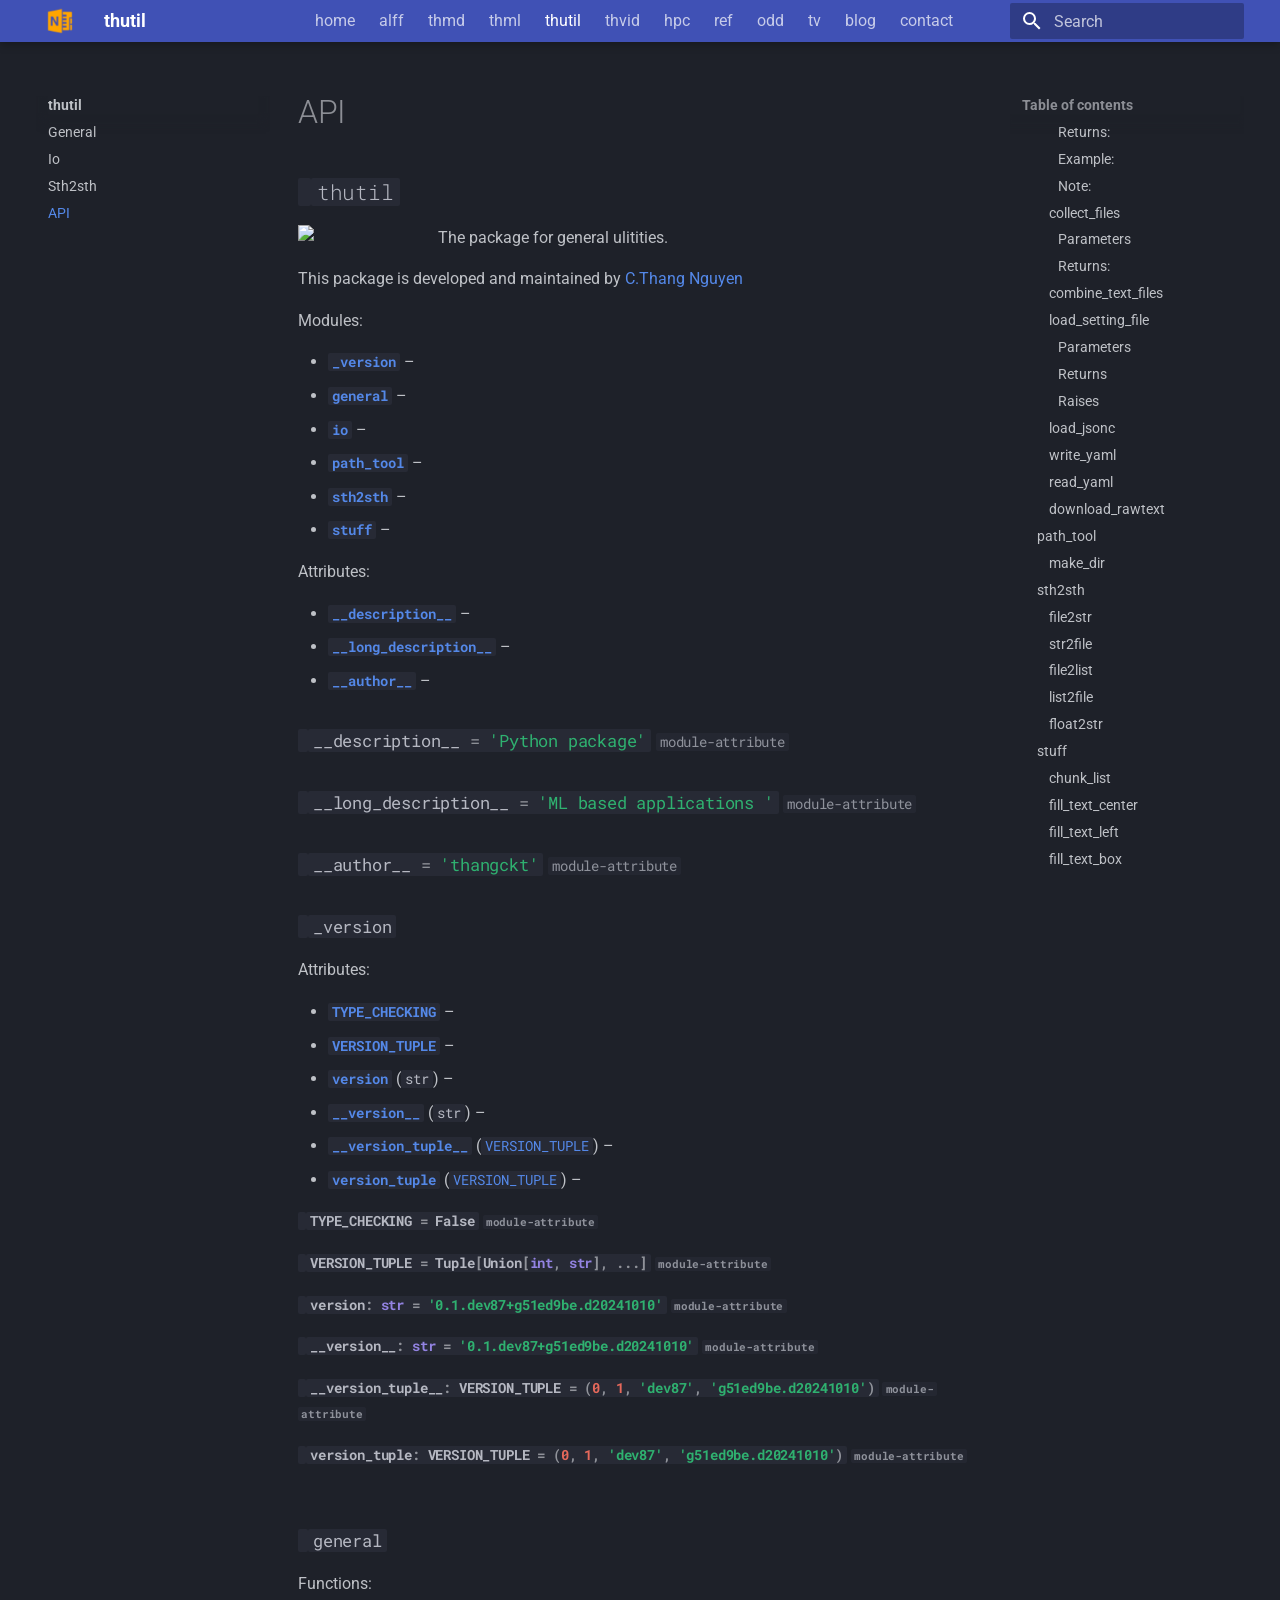
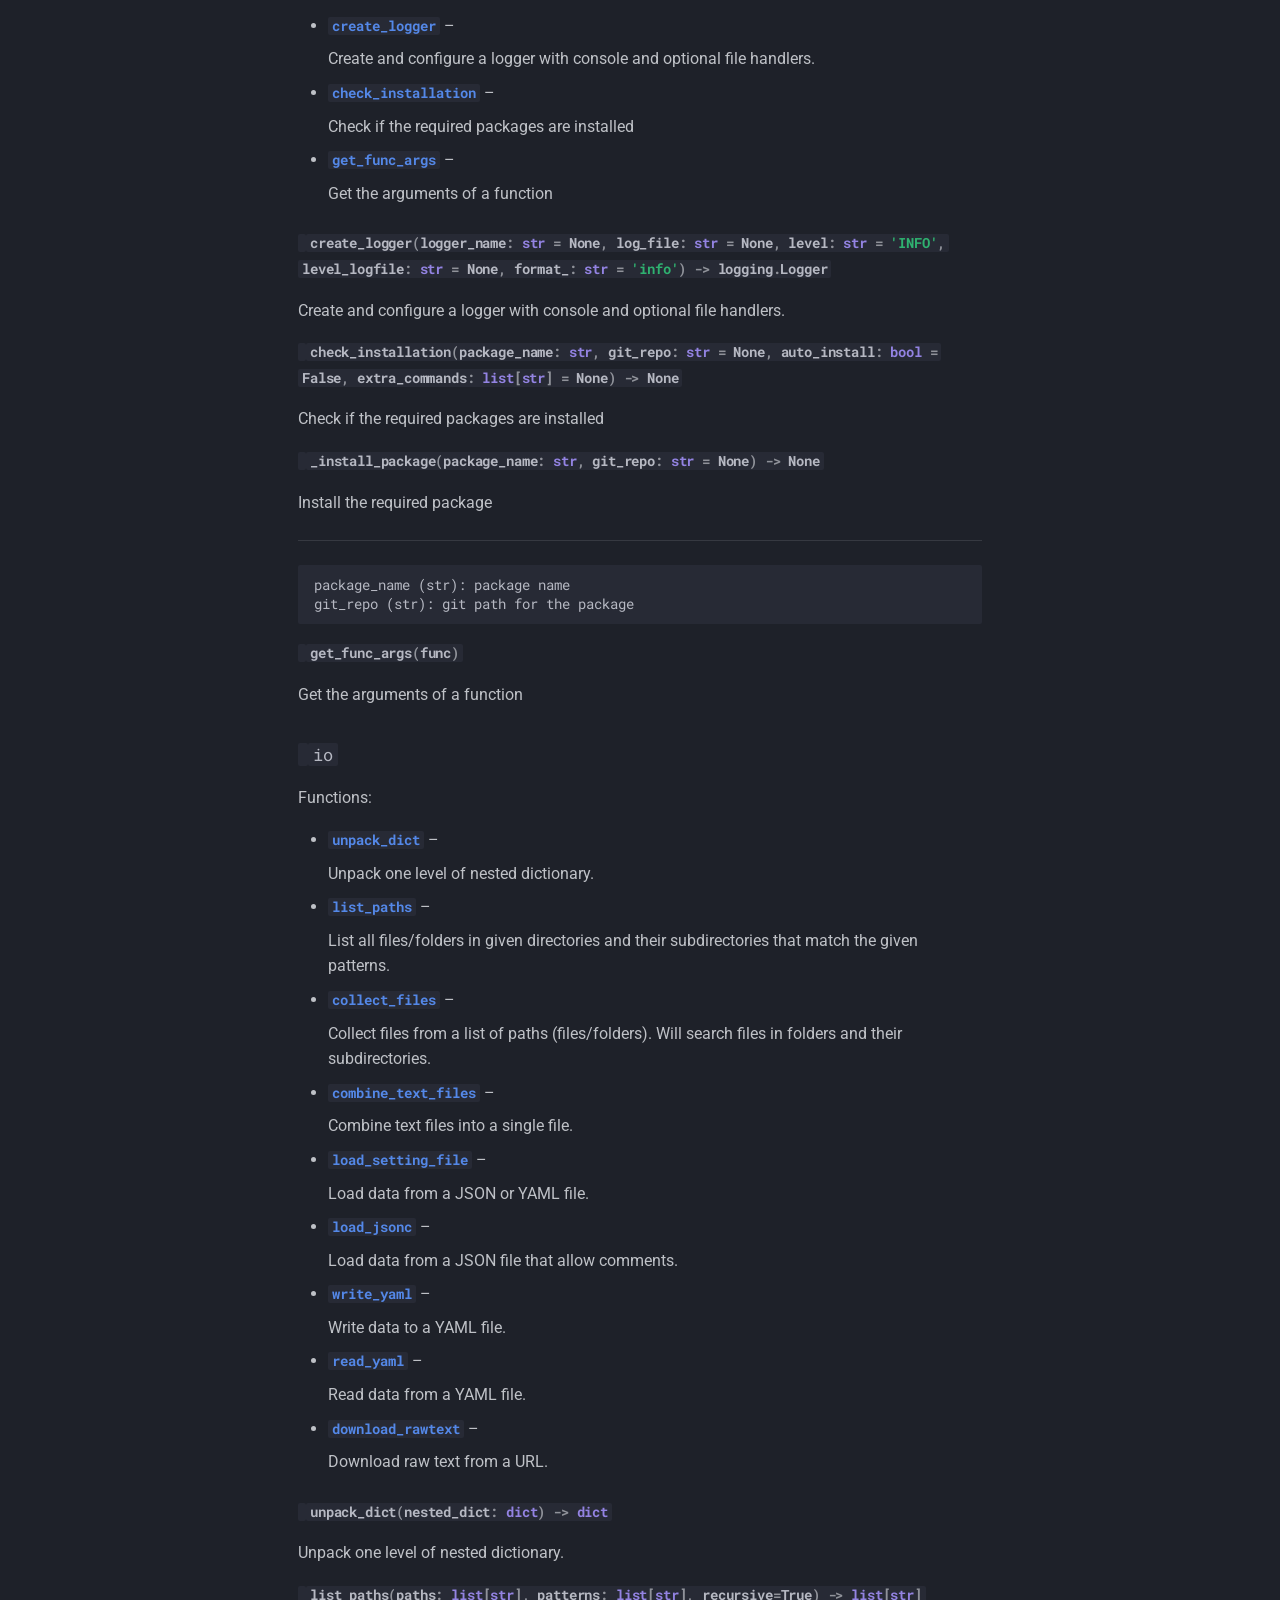
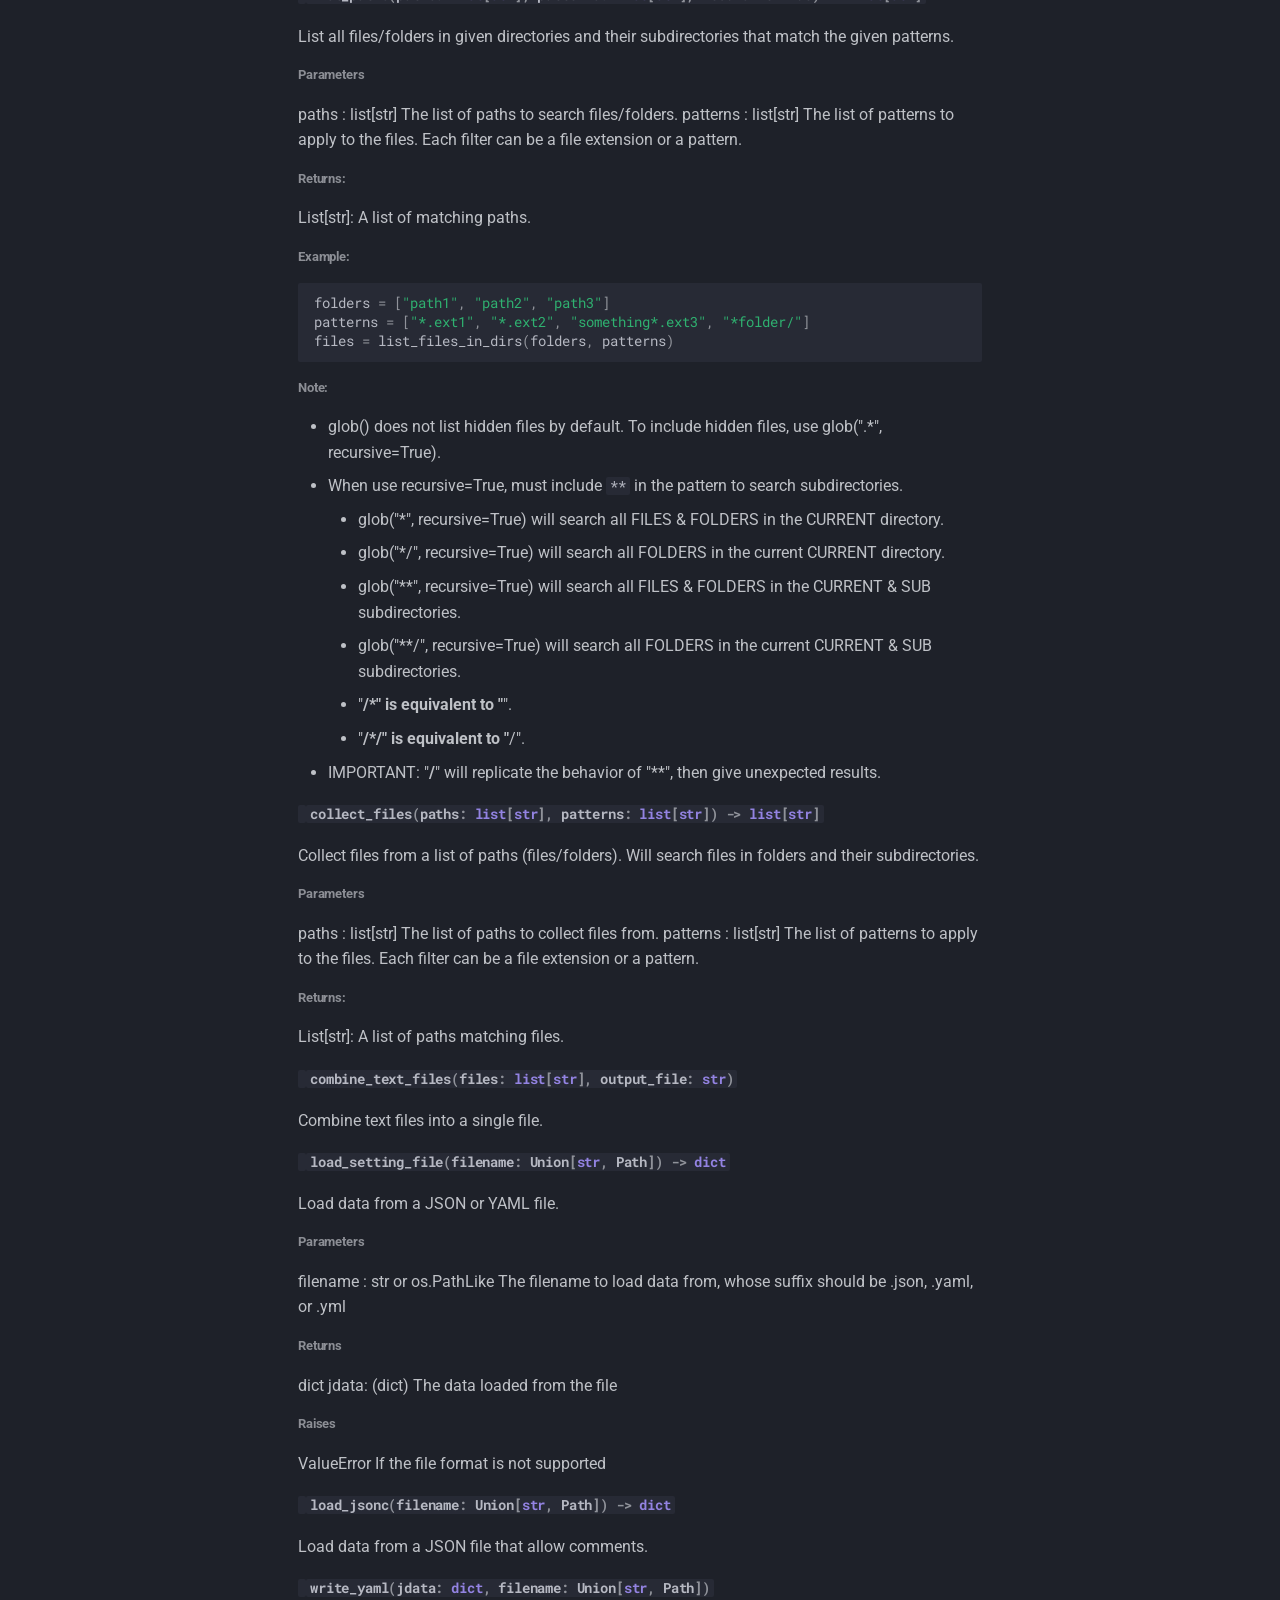
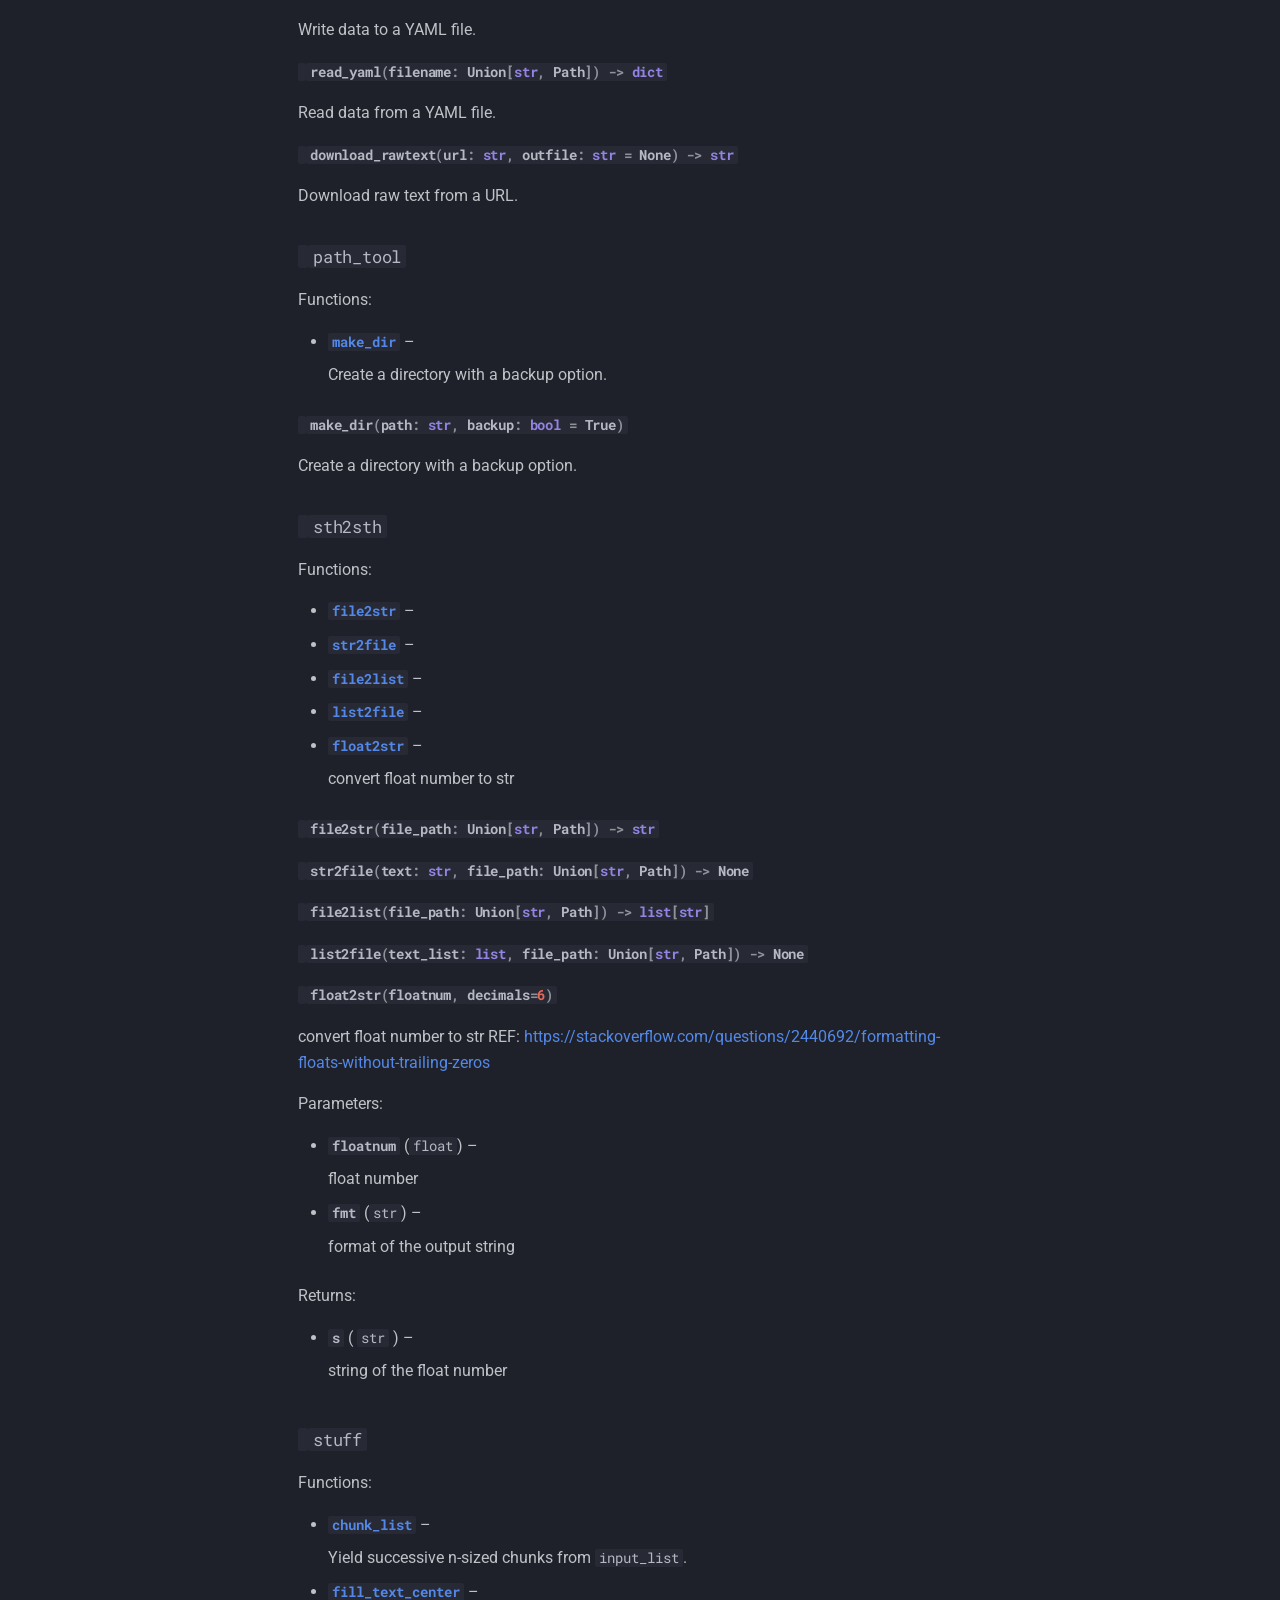
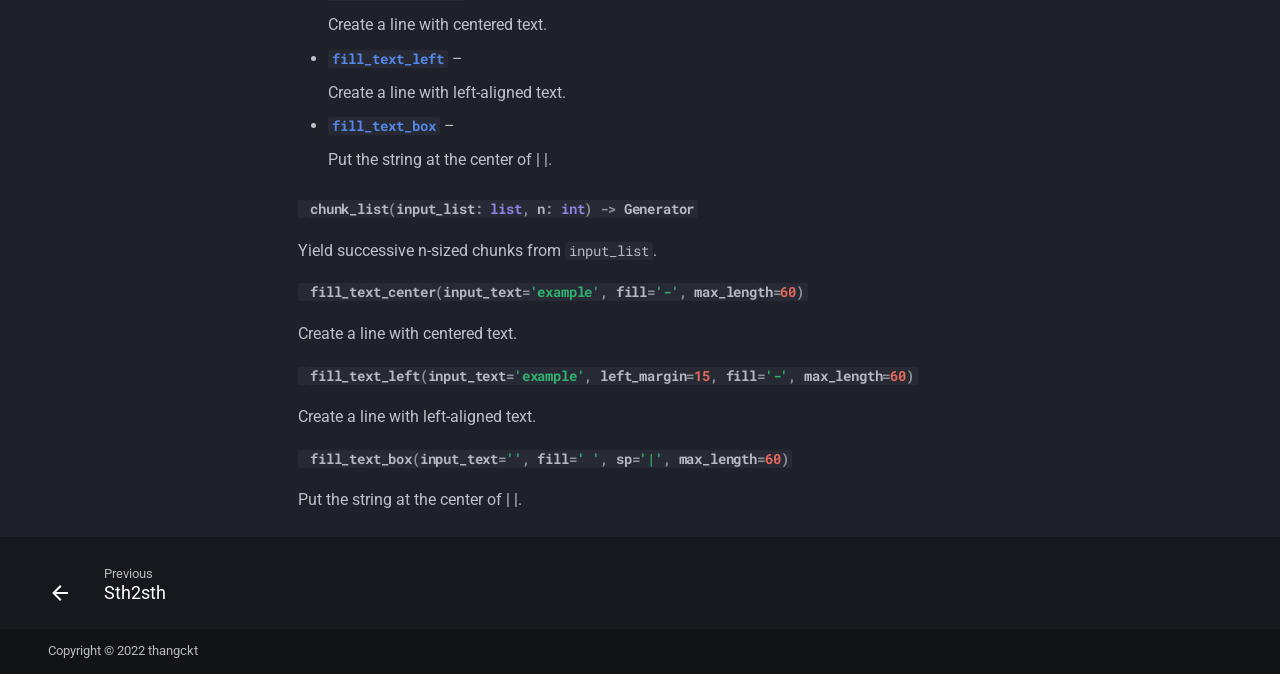
==== api/index.html @ 28b944e7 "Deployed 3e50d6e with MkDocs version: 1.6.1" ====
<!doctype html>
<html lang="en" class="no-js">
  <head>
    
      <meta charset="utf-8">
      <meta name="viewport" content="width=device-width,initial-scale=1">
      
      
        <meta name="author" content="C.Thang Nguyen">
      
      
      
        <link rel="prev" href="../sth2sth/">
      
      
      
      <link rel="icon" href="../1images/one-note-128-o.png">
      <meta name="generator" content="mkdocs-1.6.1, mkdocs-material-9.5.34">
    
    
      
        <title>API - thutil</title>
      
    
    
      <link rel="stylesheet" href="../assets/stylesheets/main.c56a4f2c.min.css">
      
        
        <link rel="stylesheet" href="../assets/stylesheets/palette.06af60db.min.css">
      
      


    
    
      
    
    
      
        
        
        <link rel="preconnect" href="https://fonts.gstatic.com" crossorigin>
        <link rel="stylesheet" href="https://fonts.googleapis.com/css?family=Roboto:300,300i,400,400i,700,700i%7CRoboto+Mono:400,400i,700,700i&display=fallback">
        <style>:root{--md-text-font:"Roboto";--md-code-font:"Roboto Mono"}</style>
      
    
    
      <link rel="stylesheet" href="../assets/_mkdocstrings.css">
    
      <link rel="stylesheet" href="../_extra_theme/extra_css/full_width.css">
    
      <link rel="stylesheet" href="../_extra_theme/extra_css/font_size.css">
    
    <script>__md_scope=new URL("..",location),__md_hash=e=>[...e].reduce(((e,_)=>(e<<5)-e+_.charCodeAt(0)),0),__md_get=(e,_=localStorage,t=__md_scope)=>JSON.parse(_.getItem(t.pathname+"."+e)),__md_set=(e,_,t=localStorage,a=__md_scope)=>{try{t.setItem(a.pathname+"."+e,JSON.stringify(_))}catch(e){}}</script>
    
      
  


  
  

<script id="__analytics">function __md_analytics(){function e(){dataLayer.push(arguments)}window.dataLayer=window.dataLayer||[],e("js",new Date),e("config","G-QM7DWGY7ZT"),document.addEventListener("DOMContentLoaded",(function(){document.forms.search&&document.forms.search.query.addEventListener("blur",(function(){this.value&&e("event","search",{search_term:this.value})}));document$.subscribe((function(){var t=document.forms.feedback;if(void 0!==t)for(var a of t.querySelectorAll("[type=submit]"))a.addEventListener("click",(function(a){a.preventDefault();var n=document.location.pathname,d=this.getAttribute("data-md-value");e("event","feedback",{page:n,data:d}),t.firstElementChild.disabled=!0;var r=t.querySelector(".md-feedback__note [data-md-value='"+d+"']");r&&(r.hidden=!1)})),t.hidden=!1})),location$.subscribe((function(t){e("config","G-QM7DWGY7ZT",{page_path:t.pathname})}))}));var t=document.createElement("script");t.async=!0,t.src="https://www.googletagmanager.com/gtag/js?id=G-QM7DWGY7ZT",document.getElementById("__analytics").insertAdjacentElement("afterEnd",t)}</script>
  
    <script>"undefined"!=typeof __md_analytics&&__md_analytics()</script>
  

    
    
    
  </head>
  
  
    
    
    
    
    
    <body dir="ltr" data-md-color-scheme="slate" data-md-color-primary="indigo" data-md-color-accent="indigo">
  
    
    <input class="md-toggle" data-md-toggle="drawer" type="checkbox" id="__drawer" autocomplete="off">
    <input class="md-toggle" data-md-toggle="search" type="checkbox" id="__search" autocomplete="off">
    <label class="md-overlay" for="__drawer"></label>
    <div data-md-component="skip">
      
        
        <a href="#api" class="md-skip">
          Skip to content
        </a>
      
    </div>
    <div data-md-component="announce">
      
    </div>
    
    
      

  

<header class="md-header md-header--shadow md-header--lifted" data-md-component="header">
  <nav class="md-header__inner md-grid" aria-label="Header">
    <a href=".." title="thutil" class="md-header__button md-logo" aria-label="thutil" data-md-component="logo">
      
  <img src="../1images/one-note-128-o.png" alt="logo">

    </a>
    <label class="md-header__button md-icon" for="__drawer">
      
      <svg xmlns="http://www.w3.org/2000/svg" viewBox="0 0 24 24"><path d="M3 6h18v2H3zm0 5h18v2H3zm0 5h18v2H3z"/></svg>
    </label>
    <div class="md-header__title" data-md-component="header-title">
      <div class="md-header__ellipsis">
        <div class="md-header__topic">
          <span class="md-ellipsis">
            thutil
          </span>
        </div>
        <div class="md-header__topic" data-md-component="header-topic">
          <span class="md-ellipsis">
            
              API
            
          </span>
        </div>
      </div>
    </div>
      
        
<nav class="md-tabs" aria-label="Tabs" data-md-component="tabs">
  <div class="md-grid">
    <ul class="md-tabs__list">
      
        
  
  
  
    <li class="md-tabs__item">
      <a href="http://thang.eu.org" class="md-tabs__link">
        
  
    
  
  home

      </a>
    </li>
  

      
        
  
  
  
    <li class="md-tabs__item">
      <a href="http://thang.eu.org/alff_doc" class="md-tabs__link">
        
  
    
  
  alff

      </a>
    </li>
  

      
        
  
  
  
    <li class="md-tabs__item">
      <a href="http://thang.eu.org/thmd_doc" class="md-tabs__link">
        
  
    
  
  thmd

      </a>
    </li>
  

      
        
  
  
  
    <li class="md-tabs__item">
      <a href="http://thang.eu.org/thml_doc" class="md-tabs__link">
        
  
    
  
  thml

      </a>
    </li>
  

      
        
  
  
    
  
  
    
    
      <li class="md-tabs__item md-tabs__item--active">
        <a href=".." class="md-tabs__link">
          
  
    
  
  thutil

        </a>
      </li>
    
  

      
        
  
  
  
    <li class="md-tabs__item">
      <a href="http://thang.eu.org/thvid_doc" class="md-tabs__link">
        
  
    
  
  thvid

      </a>
    </li>
  

      
        
  
  
  
    <li class="md-tabs__item">
      <a href="http://thang.eu.org/cluster" class="md-tabs__link">
        
  
    
  
  hpc

      </a>
    </li>
  

      
        
  
  
  
    <li class="md-tabs__item">
      <a href="http://thang.eu.org/ref" class="md-tabs__link">
        
  
    
  
  ref

      </a>
    </li>
  

      
        
  
  
  
    <li class="md-tabs__item">
      <a href="http://thang.eu.org/odd" class="md-tabs__link">
        
  
    
  
  odd

      </a>
    </li>
  

      
        
  
  
  
    <li class="md-tabs__item">
      <a href="http://thang.eu.org/tv" class="md-tabs__link">
        
  
    
  
  tv

      </a>
    </li>
  

      
        
  
  
  
    <li class="md-tabs__item">
      <a href="http://thang.eu.org/blog" class="md-tabs__link">
        
  
    
  
  blog

      </a>
    </li>
  

      
        
  
  
  
    <li class="md-tabs__item">
      <a href="http://thang.eu.org/contact" class="md-tabs__link">
        
  
    
  
  contact

      </a>
    </li>
  

      
    </ul>
  </div>
</nav>
      
    
      
    
    
    
    
      <label class="md-header__button md-icon" for="__search">
        
        <svg xmlns="http://www.w3.org/2000/svg" viewBox="0 0 24 24"><path d="M9.5 3A6.5 6.5 0 0 1 16 9.5c0 1.61-.59 3.09-1.56 4.23l.27.27h.79l5 5-1.5 1.5-5-5v-.79l-.27-.27A6.52 6.52 0 0 1 9.5 16 6.5 6.5 0 0 1 3 9.5 6.5 6.5 0 0 1 9.5 3m0 2C7 5 5 7 5 9.5S7 14 9.5 14 14 12 14 9.5 12 5 9.5 5"/></svg>
      </label>
      <div class="md-search" data-md-component="search" role="dialog">
  <label class="md-search__overlay" for="__search"></label>
  <div class="md-search__inner" role="search">
    <form class="md-search__form" name="search">
      <input type="text" class="md-search__input" name="query" aria-label="Search" placeholder="Search" autocapitalize="off" autocorrect="off" autocomplete="off" spellcheck="false" data-md-component="search-query" required>
      <label class="md-search__icon md-icon" for="__search">
        
        <svg xmlns="http://www.w3.org/2000/svg" viewBox="0 0 24 24"><path d="M9.5 3A6.5 6.5 0 0 1 16 9.5c0 1.61-.59 3.09-1.56 4.23l.27.27h.79l5 5-1.5 1.5-5-5v-.79l-.27-.27A6.52 6.52 0 0 1 9.5 16 6.5 6.5 0 0 1 3 9.5 6.5 6.5 0 0 1 9.5 3m0 2C7 5 5 7 5 9.5S7 14 9.5 14 14 12 14 9.5 12 5 9.5 5"/></svg>
        
        <svg xmlns="http://www.w3.org/2000/svg" viewBox="0 0 24 24"><path d="M20 11v2H8l5.5 5.5-1.42 1.42L4.16 12l7.92-7.92L13.5 5.5 8 11z"/></svg>
      </label>
      <nav class="md-search__options" aria-label="Search">
        
        <button type="reset" class="md-search__icon md-icon" title="Clear" aria-label="Clear" tabindex="-1">
          
          <svg xmlns="http://www.w3.org/2000/svg" viewBox="0 0 24 24"><path d="M19 6.41 17.59 5 12 10.59 6.41 5 5 6.41 10.59 12 5 17.59 6.41 19 12 13.41 17.59 19 19 17.59 13.41 12z"/></svg>
        </button>
      </nav>
      
        <div class="md-search__suggest" data-md-component="search-suggest"></div>
      
    </form>
    <div class="md-search__output">
      <div class="md-search__scrollwrap" tabindex="0" data-md-scrollfix>
        <div class="md-search-result" data-md-component="search-result">
          <div class="md-search-result__meta">
            Initializing search
          </div>
          <ol class="md-search-result__list" role="presentation"></ol>
        </div>
      </div>
    </div>
  </div>
</div>
    
    
  </nav>
  
</header>
    
    <div class="md-container" data-md-component="container">
      
      
      
      
      <main class="md-main" data-md-component="main">
        <div class="md-main__inner md-grid">
          
            
              
              <div class="md-sidebar md-sidebar--primary" data-md-component="sidebar" data-md-type="navigation" >
                <div class="md-sidebar__scrollwrap">
                  <div class="md-sidebar__inner">
                    


  


<nav class="md-nav md-nav--primary md-nav--lifted" aria-label="Navigation" data-md-level="0">
  <label class="md-nav__title" for="__drawer">
    <a href=".." title="thutil" class="md-nav__button md-logo" aria-label="thutil" data-md-component="logo">
      
  <img src="../1images/one-note-128-o.png" alt="logo">

    </a>
    thutil
  </label>
  
  <ul class="md-nav__list" data-md-scrollfix>
    
      
      
  
  
  
  
    <li class="md-nav__item">
      <a href="http://thang.eu.org" class="md-nav__link">
        
  
  <span class="md-ellipsis">
    home
  </span>
  

      </a>
    </li>
  

    
      
      
  
  
  
  
    <li class="md-nav__item">
      <a href="http://thang.eu.org/alff_doc" class="md-nav__link">
        
  
  <span class="md-ellipsis">
    alff
  </span>
  

      </a>
    </li>
  

    
      
      
  
  
  
  
    <li class="md-nav__item">
      <a href="http://thang.eu.org/thmd_doc" class="md-nav__link">
        
  
  <span class="md-ellipsis">
    thmd
  </span>
  

      </a>
    </li>
  

    
      
      
  
  
  
  
    <li class="md-nav__item">
      <a href="http://thang.eu.org/thml_doc" class="md-nav__link">
        
  
  <span class="md-ellipsis">
    thml
  </span>
  

      </a>
    </li>
  

    
      
      
  
  
    
  
  
  
    
    
      
        
          
        
      
        
      
        
      
        
      
        
      
    
    
      
        
        
      
      
    
    
    <li class="md-nav__item md-nav__item--active md-nav__item--section md-nav__item--nested">
      
        
        
        <input class="md-nav__toggle md-toggle " type="checkbox" id="__nav_5" checked>
        
          
          
          <div class="md-nav__link md-nav__container">
            <a href=".." class="md-nav__link ">
              
  
  <span class="md-ellipsis">
    thutil
  </span>
  

            </a>
            
              
              <label class="md-nav__link " for="__nav_5" id="__nav_5_label" tabindex="">
                <span class="md-nav__icon md-icon"></span>
              </label>
            
          </div>
        
        <nav class="md-nav" data-md-level="1" aria-labelledby="__nav_5_label" aria-expanded="true">
          <label class="md-nav__title" for="__nav_5">
            <span class="md-nav__icon md-icon"></span>
            thutil
          </label>
          <ul class="md-nav__list" data-md-scrollfix>
            
              
            
              
                
  
  
  
  
    <li class="md-nav__item">
      <a href="../general/" class="md-nav__link">
        
  
  <span class="md-ellipsis">
    General
  </span>
  

      </a>
    </li>
  

              
            
              
                
  
  
  
  
    <li class="md-nav__item">
      <a href="../io/" class="md-nav__link">
        
  
  <span class="md-ellipsis">
    Io
  </span>
  

      </a>
    </li>
  

              
            
              
                
  
  
  
  
    <li class="md-nav__item">
      <a href="../sth2sth/" class="md-nav__link">
        
  
  <span class="md-ellipsis">
    Sth2sth
  </span>
  

      </a>
    </li>
  

              
            
              
                
  
  
    
  
  
  
    <li class="md-nav__item md-nav__item--active">
      
      <input class="md-nav__toggle md-toggle" type="checkbox" id="__toc">
      
      
        
      
      
        <label class="md-nav__link md-nav__link--active" for="__toc">
          
  
  <span class="md-ellipsis">
    API
  </span>
  

          <span class="md-nav__icon md-icon"></span>
        </label>
      
      <a href="./" class="md-nav__link md-nav__link--active">
        
  
  <span class="md-ellipsis">
    API
  </span>
  

      </a>
      
        

<nav class="md-nav md-nav--secondary" aria-label="Table of contents">
  
  
  
    
  
  
    <label class="md-nav__title" for="__toc">
      <span class="md-nav__icon md-icon"></span>
      Table of contents
    </label>
    <ul class="md-nav__list" data-md-component="toc" data-md-scrollfix>
      
        <li class="md-nav__item">
  <a href="#thutil" class="md-nav__link">
    <span class="md-ellipsis">
      <code class="doc-symbol doc-symbol-toc doc-symbol-module"></code>&nbsp;thutil
    </span>
  </a>
  
    <nav class="md-nav" aria-label=" thutil">
      <ul class="md-nav__list">
        
          <li class="md-nav__item">
  <a href="#thutil.__description__" class="md-nav__link">
    <span class="md-ellipsis">
      <code class="doc-symbol doc-symbol-toc doc-symbol-attribute"></code>&nbsp;__description__
    </span>
  </a>
  
</li>
        
          <li class="md-nav__item">
  <a href="#thutil.__long_description__" class="md-nav__link">
    <span class="md-ellipsis">
      <code class="doc-symbol doc-symbol-toc doc-symbol-attribute"></code>&nbsp;__long_description__
    </span>
  </a>
  
</li>
        
          <li class="md-nav__item">
  <a href="#thutil.__author__" class="md-nav__link">
    <span class="md-ellipsis">
      <code class="doc-symbol doc-symbol-toc doc-symbol-attribute"></code>&nbsp;__author__
    </span>
  </a>
  
</li>
        
          <li class="md-nav__item">
  <a href="#thutil._version" class="md-nav__link">
    <span class="md-ellipsis">
      <code class="doc-symbol doc-symbol-toc doc-symbol-module"></code>&nbsp;_version
    </span>
  </a>
  
    <nav class="md-nav" aria-label=" _version">
      <ul class="md-nav__list">
        
          <li class="md-nav__item">
  <a href="#thutil._version.TYPE_CHECKING" class="md-nav__link">
    <span class="md-ellipsis">
      <code class="doc-symbol doc-symbol-toc doc-symbol-attribute"></code>&nbsp;TYPE_CHECKING
    </span>
  </a>
  
</li>
        
          <li class="md-nav__item">
  <a href="#thutil._version.VERSION_TUPLE" class="md-nav__link">
    <span class="md-ellipsis">
      <code class="doc-symbol doc-symbol-toc doc-symbol-attribute"></code>&nbsp;VERSION_TUPLE
    </span>
  </a>
  
</li>
        
          <li class="md-nav__item">
  <a href="#thutil._version.version" class="md-nav__link">
    <span class="md-ellipsis">
      <code class="doc-symbol doc-symbol-toc doc-symbol-attribute"></code>&nbsp;version
    </span>
  </a>
  
</li>
        
          <li class="md-nav__item">
  <a href="#thutil._version.__version__" class="md-nav__link">
    <span class="md-ellipsis">
      <code class="doc-symbol doc-symbol-toc doc-symbol-attribute"></code>&nbsp;__version__
    </span>
  </a>
  
</li>
        
          <li class="md-nav__item">
  <a href="#thutil._version.__version_tuple__" class="md-nav__link">
    <span class="md-ellipsis">
      <code class="doc-symbol doc-symbol-toc doc-symbol-attribute"></code>&nbsp;__version_tuple__
    </span>
  </a>
  
</li>
        
          <li class="md-nav__item">
  <a href="#thutil._version.version_tuple" class="md-nav__link">
    <span class="md-ellipsis">
      <code class="doc-symbol doc-symbol-toc doc-symbol-attribute"></code>&nbsp;version_tuple
    </span>
  </a>
  
</li>
        
      </ul>
    </nav>
  
</li>
        
          <li class="md-nav__item">
  <a href="#thutil.general" class="md-nav__link">
    <span class="md-ellipsis">
      <code class="doc-symbol doc-symbol-toc doc-symbol-module"></code>&nbsp;general
    </span>
  </a>
  
    <nav class="md-nav" aria-label=" general">
      <ul class="md-nav__list">
        
          <li class="md-nav__item">
  <a href="#thutil.general.create_logger" class="md-nav__link">
    <span class="md-ellipsis">
      <code class="doc-symbol doc-symbol-toc doc-symbol-function"></code>&nbsp;create_logger
    </span>
  </a>
  
</li>
        
          <li class="md-nav__item">
  <a href="#thutil.general.check_installation" class="md-nav__link">
    <span class="md-ellipsis">
      <code class="doc-symbol doc-symbol-toc doc-symbol-function"></code>&nbsp;check_installation
    </span>
  </a>
  
</li>
        
          <li class="md-nav__item">
  <a href="#thutil.general._install_package" class="md-nav__link">
    <span class="md-ellipsis">
      <code class="doc-symbol doc-symbol-toc doc-symbol-function"></code>&nbsp;_install_package
    </span>
  </a>
  
</li>
        
          <li class="md-nav__item">
  <a href="#thutil.general.get_func_args" class="md-nav__link">
    <span class="md-ellipsis">
      <code class="doc-symbol doc-symbol-toc doc-symbol-function"></code>&nbsp;get_func_args
    </span>
  </a>
  
</li>
        
      </ul>
    </nav>
  
</li>
        
          <li class="md-nav__item">
  <a href="#thutil.io" class="md-nav__link">
    <span class="md-ellipsis">
      <code class="doc-symbol doc-symbol-toc doc-symbol-module"></code>&nbsp;io
    </span>
  </a>
  
    <nav class="md-nav" aria-label=" io">
      <ul class="md-nav__list">
        
          <li class="md-nav__item">
  <a href="#thutil.io.unpack_dict" class="md-nav__link">
    <span class="md-ellipsis">
      <code class="doc-symbol doc-symbol-toc doc-symbol-function"></code>&nbsp;unpack_dict
    </span>
  </a>
  
</li>
        
          <li class="md-nav__item">
  <a href="#thutil.io.list_paths" class="md-nav__link">
    <span class="md-ellipsis">
      <code class="doc-symbol doc-symbol-toc doc-symbol-function"></code>&nbsp;list_paths
    </span>
  </a>
  
    <nav class="md-nav" aria-label=" list_paths">
      <ul class="md-nav__list">
        
          <li class="md-nav__item">
  <a href="#thutil.io.list_paths--parameters" class="md-nav__link">
    <span class="md-ellipsis">
      Parameters
    </span>
  </a>
  
</li>
        
          <li class="md-nav__item">
  <a href="#thutil.io.list_paths--returns" class="md-nav__link">
    <span class="md-ellipsis">
      Returns:
    </span>
  </a>
  
</li>
        
          <li class="md-nav__item">
  <a href="#thutil.io.list_paths--example" class="md-nav__link">
    <span class="md-ellipsis">
      Example:
    </span>
  </a>
  
</li>
        
          <li class="md-nav__item">
  <a href="#thutil.io.list_paths--note" class="md-nav__link">
    <span class="md-ellipsis">
      Note:
    </span>
  </a>
  
</li>
        
      </ul>
    </nav>
  
</li>
        
          <li class="md-nav__item">
  <a href="#thutil.io.collect_files" class="md-nav__link">
    <span class="md-ellipsis">
      <code class="doc-symbol doc-symbol-toc doc-symbol-function"></code>&nbsp;collect_files
    </span>
  </a>
  
    <nav class="md-nav" aria-label=" collect_files">
      <ul class="md-nav__list">
        
          <li class="md-nav__item">
  <a href="#thutil.io.collect_files--parameters" class="md-nav__link">
    <span class="md-ellipsis">
      Parameters
    </span>
  </a>
  
</li>
        
          <li class="md-nav__item">
  <a href="#thutil.io.collect_files--returns" class="md-nav__link">
    <span class="md-ellipsis">
      Returns:
    </span>
  </a>
  
</li>
        
      </ul>
    </nav>
  
</li>
        
          <li class="md-nav__item">
  <a href="#thutil.io.combine_text_files" class="md-nav__link">
    <span class="md-ellipsis">
      <code class="doc-symbol doc-symbol-toc doc-symbol-function"></code>&nbsp;combine_text_files
    </span>
  </a>
  
</li>
        
          <li class="md-nav__item">
  <a href="#thutil.io.load_setting_file" class="md-nav__link">
    <span class="md-ellipsis">
      <code class="doc-symbol doc-symbol-toc doc-symbol-function"></code>&nbsp;load_setting_file
    </span>
  </a>
  
    <nav class="md-nav" aria-label=" load_setting_file">
      <ul class="md-nav__list">
        
          <li class="md-nav__item">
  <a href="#thutil.io.load_setting_file--parameters" class="md-nav__link">
    <span class="md-ellipsis">
      Parameters
    </span>
  </a>
  
</li>
        
          <li class="md-nav__item">
  <a href="#thutil.io.load_setting_file--returns" class="md-nav__link">
    <span class="md-ellipsis">
      Returns
    </span>
  </a>
  
</li>
        
          <li class="md-nav__item">
  <a href="#thutil.io.load_setting_file--raises" class="md-nav__link">
    <span class="md-ellipsis">
      Raises
    </span>
  </a>
  
</li>
        
      </ul>
    </nav>
  
</li>
        
          <li class="md-nav__item">
  <a href="#thutil.io.load_jsonc" class="md-nav__link">
    <span class="md-ellipsis">
      <code class="doc-symbol doc-symbol-toc doc-symbol-function"></code>&nbsp;load_jsonc
    </span>
  </a>
  
</li>
        
          <li class="md-nav__item">
  <a href="#thutil.io.write_yaml" class="md-nav__link">
    <span class="md-ellipsis">
      <code class="doc-symbol doc-symbol-toc doc-symbol-function"></code>&nbsp;write_yaml
    </span>
  </a>
  
</li>
        
          <li class="md-nav__item">
  <a href="#thutil.io.read_yaml" class="md-nav__link">
    <span class="md-ellipsis">
      <code class="doc-symbol doc-symbol-toc doc-symbol-function"></code>&nbsp;read_yaml
    </span>
  </a>
  
</li>
        
          <li class="md-nav__item">
  <a href="#thutil.io.download_rawtext" class="md-nav__link">
    <span class="md-ellipsis">
      <code class="doc-symbol doc-symbol-toc doc-symbol-function"></code>&nbsp;download_rawtext
    </span>
  </a>
  
</li>
        
      </ul>
    </nav>
  
</li>
        
          <li class="md-nav__item">
  <a href="#thutil.path_tool" class="md-nav__link">
    <span class="md-ellipsis">
      <code class="doc-symbol doc-symbol-toc doc-symbol-module"></code>&nbsp;path_tool
    </span>
  </a>
  
    <nav class="md-nav" aria-label=" path_tool">
      <ul class="md-nav__list">
        
          <li class="md-nav__item">
  <a href="#thutil.path_tool.make_dir" class="md-nav__link">
    <span class="md-ellipsis">
      <code class="doc-symbol doc-symbol-toc doc-symbol-function"></code>&nbsp;make_dir
    </span>
  </a>
  
</li>
        
      </ul>
    </nav>
  
</li>
        
          <li class="md-nav__item">
  <a href="#thutil.sth2sth" class="md-nav__link">
    <span class="md-ellipsis">
      <code class="doc-symbol doc-symbol-toc doc-symbol-module"></code>&nbsp;sth2sth
    </span>
  </a>
  
    <nav class="md-nav" aria-label=" sth2sth">
      <ul class="md-nav__list">
        
          <li class="md-nav__item">
  <a href="#thutil.sth2sth.file2str" class="md-nav__link">
    <span class="md-ellipsis">
      <code class="doc-symbol doc-symbol-toc doc-symbol-function"></code>&nbsp;file2str
    </span>
  </a>
  
</li>
        
          <li class="md-nav__item">
  <a href="#thutil.sth2sth.str2file" class="md-nav__link">
    <span class="md-ellipsis">
      <code class="doc-symbol doc-symbol-toc doc-symbol-function"></code>&nbsp;str2file
    </span>
  </a>
  
</li>
        
          <li class="md-nav__item">
  <a href="#thutil.sth2sth.file2list" class="md-nav__link">
    <span class="md-ellipsis">
      <code class="doc-symbol doc-symbol-toc doc-symbol-function"></code>&nbsp;file2list
    </span>
  </a>
  
</li>
        
          <li class="md-nav__item">
  <a href="#thutil.sth2sth.list2file" class="md-nav__link">
    <span class="md-ellipsis">
      <code class="doc-symbol doc-symbol-toc doc-symbol-function"></code>&nbsp;list2file
    </span>
  </a>
  
</li>
        
          <li class="md-nav__item">
  <a href="#thutil.sth2sth.float2str" class="md-nav__link">
    <span class="md-ellipsis">
      <code class="doc-symbol doc-symbol-toc doc-symbol-function"></code>&nbsp;float2str
    </span>
  </a>
  
</li>
        
      </ul>
    </nav>
  
</li>
        
          <li class="md-nav__item">
  <a href="#thutil.stuff" class="md-nav__link">
    <span class="md-ellipsis">
      <code class="doc-symbol doc-symbol-toc doc-symbol-module"></code>&nbsp;stuff
    </span>
  </a>
  
    <nav class="md-nav" aria-label=" stuff">
      <ul class="md-nav__list">
        
          <li class="md-nav__item">
  <a href="#thutil.stuff.chunk_list" class="md-nav__link">
    <span class="md-ellipsis">
      <code class="doc-symbol doc-symbol-toc doc-symbol-function"></code>&nbsp;chunk_list
    </span>
  </a>
  
</li>
        
          <li class="md-nav__item">
  <a href="#thutil.stuff.fill_text_center" class="md-nav__link">
    <span class="md-ellipsis">
      <code class="doc-symbol doc-symbol-toc doc-symbol-function"></code>&nbsp;fill_text_center
    </span>
  </a>
  
</li>
        
          <li class="md-nav__item">
  <a href="#thutil.stuff.fill_text_left" class="md-nav__link">
    <span class="md-ellipsis">
      <code class="doc-symbol doc-symbol-toc doc-symbol-function"></code>&nbsp;fill_text_left
    </span>
  </a>
  
</li>
        
          <li class="md-nav__item">
  <a href="#thutil.stuff.fill_text_box" class="md-nav__link">
    <span class="md-ellipsis">
      <code class="doc-symbol doc-symbol-toc doc-symbol-function"></code>&nbsp;fill_text_box
    </span>
  </a>
  
</li>
        
      </ul>
    </nav>
  
</li>
        
      </ul>
    </nav>
  
</li>
      
    </ul>
  
</nav>
      
    </li>
  

              
            
          </ul>
        </nav>
      
    </li>
  

    
      
      
  
  
  
  
    <li class="md-nav__item">
      <a href="http://thang.eu.org/thvid_doc" class="md-nav__link">
        
  
  <span class="md-ellipsis">
    thvid
  </span>
  

      </a>
    </li>
  

    
      
      
  
  
  
  
    <li class="md-nav__item">
      <a href="http://thang.eu.org/cluster" class="md-nav__link">
        
  
  <span class="md-ellipsis">
    hpc
  </span>
  

      </a>
    </li>
  

    
      
      
  
  
  
  
    <li class="md-nav__item">
      <a href="http://thang.eu.org/ref" class="md-nav__link">
        
  
  <span class="md-ellipsis">
    ref
  </span>
  

      </a>
    </li>
  

    
      
      
  
  
  
  
    <li class="md-nav__item">
      <a href="http://thang.eu.org/odd" class="md-nav__link">
        
  
  <span class="md-ellipsis">
    odd
  </span>
  

      </a>
    </li>
  

    
      
      
  
  
  
  
    <li class="md-nav__item">
      <a href="http://thang.eu.org/tv" class="md-nav__link">
        
  
  <span class="md-ellipsis">
    tv
  </span>
  

      </a>
    </li>
  

    
      
      
  
  
  
  
    <li class="md-nav__item">
      <a href="http://thang.eu.org/blog" class="md-nav__link">
        
  
  <span class="md-ellipsis">
    blog
  </span>
  

      </a>
    </li>
  

    
      
      
  
  
  
  
    <li class="md-nav__item">
      <a href="http://thang.eu.org/contact" class="md-nav__link">
        
  
  <span class="md-ellipsis">
    contact
  </span>
  

      </a>
    </li>
  

    
  </ul>
</nav>
                  </div>
                </div>
              </div>
            
            
              
              <div class="md-sidebar md-sidebar--secondary" data-md-component="sidebar" data-md-type="toc" >
                <div class="md-sidebar__scrollwrap">
                  <div class="md-sidebar__inner">
                    

<nav class="md-nav md-nav--secondary" aria-label="Table of contents">
  
  
  
    
  
  
    <label class="md-nav__title" for="__toc">
      <span class="md-nav__icon md-icon"></span>
      Table of contents
    </label>
    <ul class="md-nav__list" data-md-component="toc" data-md-scrollfix>
      
        <li class="md-nav__item">
  <a href="#thutil" class="md-nav__link">
    <span class="md-ellipsis">
      <code class="doc-symbol doc-symbol-toc doc-symbol-module"></code>&nbsp;thutil
    </span>
  </a>
  
    <nav class="md-nav" aria-label=" thutil">
      <ul class="md-nav__list">
        
          <li class="md-nav__item">
  <a href="#thutil.__description__" class="md-nav__link">
    <span class="md-ellipsis">
      <code class="doc-symbol doc-symbol-toc doc-symbol-attribute"></code>&nbsp;__description__
    </span>
  </a>
  
</li>
        
          <li class="md-nav__item">
  <a href="#thutil.__long_description__" class="md-nav__link">
    <span class="md-ellipsis">
      <code class="doc-symbol doc-symbol-toc doc-symbol-attribute"></code>&nbsp;__long_description__
    </span>
  </a>
  
</li>
        
          <li class="md-nav__item">
  <a href="#thutil.__author__" class="md-nav__link">
    <span class="md-ellipsis">
      <code class="doc-symbol doc-symbol-toc doc-symbol-attribute"></code>&nbsp;__author__
    </span>
  </a>
  
</li>
        
          <li class="md-nav__item">
  <a href="#thutil._version" class="md-nav__link">
    <span class="md-ellipsis">
      <code class="doc-symbol doc-symbol-toc doc-symbol-module"></code>&nbsp;_version
    </span>
  </a>
  
    <nav class="md-nav" aria-label=" _version">
      <ul class="md-nav__list">
        
          <li class="md-nav__item">
  <a href="#thutil._version.TYPE_CHECKING" class="md-nav__link">
    <span class="md-ellipsis">
      <code class="doc-symbol doc-symbol-toc doc-symbol-attribute"></code>&nbsp;TYPE_CHECKING
    </span>
  </a>
  
</li>
        
          <li class="md-nav__item">
  <a href="#thutil._version.VERSION_TUPLE" class="md-nav__link">
    <span class="md-ellipsis">
      <code class="doc-symbol doc-symbol-toc doc-symbol-attribute"></code>&nbsp;VERSION_TUPLE
    </span>
  </a>
  
</li>
        
          <li class="md-nav__item">
  <a href="#thutil._version.version" class="md-nav__link">
    <span class="md-ellipsis">
      <code class="doc-symbol doc-symbol-toc doc-symbol-attribute"></code>&nbsp;version
    </span>
  </a>
  
</li>
        
          <li class="md-nav__item">
  <a href="#thutil._version.__version__" class="md-nav__link">
    <span class="md-ellipsis">
      <code class="doc-symbol doc-symbol-toc doc-symbol-attribute"></code>&nbsp;__version__
    </span>
  </a>
  
</li>
        
          <li class="md-nav__item">
  <a href="#thutil._version.__version_tuple__" class="md-nav__link">
    <span class="md-ellipsis">
      <code class="doc-symbol doc-symbol-toc doc-symbol-attribute"></code>&nbsp;__version_tuple__
    </span>
  </a>
  
</li>
        
          <li class="md-nav__item">
  <a href="#thutil._version.version_tuple" class="md-nav__link">
    <span class="md-ellipsis">
      <code class="doc-symbol doc-symbol-toc doc-symbol-attribute"></code>&nbsp;version_tuple
    </span>
  </a>
  
</li>
        
      </ul>
    </nav>
  
</li>
        
          <li class="md-nav__item">
  <a href="#thutil.general" class="md-nav__link">
    <span class="md-ellipsis">
      <code class="doc-symbol doc-symbol-toc doc-symbol-module"></code>&nbsp;general
    </span>
  </a>
  
    <nav class="md-nav" aria-label=" general">
      <ul class="md-nav__list">
        
          <li class="md-nav__item">
  <a href="#thutil.general.create_logger" class="md-nav__link">
    <span class="md-ellipsis">
      <code class="doc-symbol doc-symbol-toc doc-symbol-function"></code>&nbsp;create_logger
    </span>
  </a>
  
</li>
        
          <li class="md-nav__item">
  <a href="#thutil.general.check_installation" class="md-nav__link">
    <span class="md-ellipsis">
      <code class="doc-symbol doc-symbol-toc doc-symbol-function"></code>&nbsp;check_installation
    </span>
  </a>
  
</li>
        
          <li class="md-nav__item">
  <a href="#thutil.general._install_package" class="md-nav__link">
    <span class="md-ellipsis">
      <code class="doc-symbol doc-symbol-toc doc-symbol-function"></code>&nbsp;_install_package
    </span>
  </a>
  
</li>
        
          <li class="md-nav__item">
  <a href="#thutil.general.get_func_args" class="md-nav__link">
    <span class="md-ellipsis">
      <code class="doc-symbol doc-symbol-toc doc-symbol-function"></code>&nbsp;get_func_args
    </span>
  </a>
  
</li>
        
      </ul>
    </nav>
  
</li>
        
          <li class="md-nav__item">
  <a href="#thutil.io" class="md-nav__link">
    <span class="md-ellipsis">
      <code class="doc-symbol doc-symbol-toc doc-symbol-module"></code>&nbsp;io
    </span>
  </a>
  
    <nav class="md-nav" aria-label=" io">
      <ul class="md-nav__list">
        
          <li class="md-nav__item">
  <a href="#thutil.io.unpack_dict" class="md-nav__link">
    <span class="md-ellipsis">
      <code class="doc-symbol doc-symbol-toc doc-symbol-function"></code>&nbsp;unpack_dict
    </span>
  </a>
  
</li>
        
          <li class="md-nav__item">
  <a href="#thutil.io.list_paths" class="md-nav__link">
    <span class="md-ellipsis">
      <code class="doc-symbol doc-symbol-toc doc-symbol-function"></code>&nbsp;list_paths
    </span>
  </a>
  
    <nav class="md-nav" aria-label=" list_paths">
      <ul class="md-nav__list">
        
          <li class="md-nav__item">
  <a href="#thutil.io.list_paths--parameters" class="md-nav__link">
    <span class="md-ellipsis">
      Parameters
    </span>
  </a>
  
</li>
        
          <li class="md-nav__item">
  <a href="#thutil.io.list_paths--returns" class="md-nav__link">
    <span class="md-ellipsis">
      Returns:
    </span>
  </a>
  
</li>
        
          <li class="md-nav__item">
  <a href="#thutil.io.list_paths--example" class="md-nav__link">
    <span class="md-ellipsis">
      Example:
    </span>
  </a>
  
</li>
        
          <li class="md-nav__item">
  <a href="#thutil.io.list_paths--note" class="md-nav__link">
    <span class="md-ellipsis">
      Note:
    </span>
  </a>
  
</li>
        
      </ul>
    </nav>
  
</li>
        
          <li class="md-nav__item">
  <a href="#thutil.io.collect_files" class="md-nav__link">
    <span class="md-ellipsis">
      <code class="doc-symbol doc-symbol-toc doc-symbol-function"></code>&nbsp;collect_files
    </span>
  </a>
  
    <nav class="md-nav" aria-label=" collect_files">
      <ul class="md-nav__list">
        
          <li class="md-nav__item">
  <a href="#thutil.io.collect_files--parameters" class="md-nav__link">
    <span class="md-ellipsis">
      Parameters
    </span>
  </a>
  
</li>
        
          <li class="md-nav__item">
  <a href="#thutil.io.collect_files--returns" class="md-nav__link">
    <span class="md-ellipsis">
      Returns:
    </span>
  </a>
  
</li>
        
      </ul>
    </nav>
  
</li>
        
          <li class="md-nav__item">
  <a href="#thutil.io.combine_text_files" class="md-nav__link">
    <span class="md-ellipsis">
      <code class="doc-symbol doc-symbol-toc doc-symbol-function"></code>&nbsp;combine_text_files
    </span>
  </a>
  
</li>
        
          <li class="md-nav__item">
  <a href="#thutil.io.load_setting_file" class="md-nav__link">
    <span class="md-ellipsis">
      <code class="doc-symbol doc-symbol-toc doc-symbol-function"></code>&nbsp;load_setting_file
    </span>
  </a>
  
    <nav class="md-nav" aria-label=" load_setting_file">
      <ul class="md-nav__list">
        
          <li class="md-nav__item">
  <a href="#thutil.io.load_setting_file--parameters" class="md-nav__link">
    <span class="md-ellipsis">
      Parameters
    </span>
  </a>
  
</li>
        
          <li class="md-nav__item">
  <a href="#thutil.io.load_setting_file--returns" class="md-nav__link">
    <span class="md-ellipsis">
      Returns
    </span>
  </a>
  
</li>
        
          <li class="md-nav__item">
  <a href="#thutil.io.load_setting_file--raises" class="md-nav__link">
    <span class="md-ellipsis">
      Raises
    </span>
  </a>
  
</li>
        
      </ul>
    </nav>
  
</li>
        
          <li class="md-nav__item">
  <a href="#thutil.io.load_jsonc" class="md-nav__link">
    <span class="md-ellipsis">
      <code class="doc-symbol doc-symbol-toc doc-symbol-function"></code>&nbsp;load_jsonc
    </span>
  </a>
  
</li>
        
          <li class="md-nav__item">
  <a href="#thutil.io.write_yaml" class="md-nav__link">
    <span class="md-ellipsis">
      <code class="doc-symbol doc-symbol-toc doc-symbol-function"></code>&nbsp;write_yaml
    </span>
  </a>
  
</li>
        
          <li class="md-nav__item">
  <a href="#thutil.io.read_yaml" class="md-nav__link">
    <span class="md-ellipsis">
      <code class="doc-symbol doc-symbol-toc doc-symbol-function"></code>&nbsp;read_yaml
    </span>
  </a>
  
</li>
        
          <li class="md-nav__item">
  <a href="#thutil.io.download_rawtext" class="md-nav__link">
    <span class="md-ellipsis">
      <code class="doc-symbol doc-symbol-toc doc-symbol-function"></code>&nbsp;download_rawtext
    </span>
  </a>
  
</li>
        
      </ul>
    </nav>
  
</li>
        
          <li class="md-nav__item">
  <a href="#thutil.path_tool" class="md-nav__link">
    <span class="md-ellipsis">
      <code class="doc-symbol doc-symbol-toc doc-symbol-module"></code>&nbsp;path_tool
    </span>
  </a>
  
    <nav class="md-nav" aria-label=" path_tool">
      <ul class="md-nav__list">
        
          <li class="md-nav__item">
  <a href="#thutil.path_tool.make_dir" class="md-nav__link">
    <span class="md-ellipsis">
      <code class="doc-symbol doc-symbol-toc doc-symbol-function"></code>&nbsp;make_dir
    </span>
  </a>
  
</li>
        
      </ul>
    </nav>
  
</li>
        
          <li class="md-nav__item">
  <a href="#thutil.sth2sth" class="md-nav__link">
    <span class="md-ellipsis">
      <code class="doc-symbol doc-symbol-toc doc-symbol-module"></code>&nbsp;sth2sth
    </span>
  </a>
  
    <nav class="md-nav" aria-label=" sth2sth">
      <ul class="md-nav__list">
        
          <li class="md-nav__item">
  <a href="#thutil.sth2sth.file2str" class="md-nav__link">
    <span class="md-ellipsis">
      <code class="doc-symbol doc-symbol-toc doc-symbol-function"></code>&nbsp;file2str
    </span>
  </a>
  
</li>
        
          <li class="md-nav__item">
  <a href="#thutil.sth2sth.str2file" class="md-nav__link">
    <span class="md-ellipsis">
      <code class="doc-symbol doc-symbol-toc doc-symbol-function"></code>&nbsp;str2file
    </span>
  </a>
  
</li>
        
          <li class="md-nav__item">
  <a href="#thutil.sth2sth.file2list" class="md-nav__link">
    <span class="md-ellipsis">
      <code class="doc-symbol doc-symbol-toc doc-symbol-function"></code>&nbsp;file2list
    </span>
  </a>
  
</li>
        
          <li class="md-nav__item">
  <a href="#thutil.sth2sth.list2file" class="md-nav__link">
    <span class="md-ellipsis">
      <code class="doc-symbol doc-symbol-toc doc-symbol-function"></code>&nbsp;list2file
    </span>
  </a>
  
</li>
        
          <li class="md-nav__item">
  <a href="#thutil.sth2sth.float2str" class="md-nav__link">
    <span class="md-ellipsis">
      <code class="doc-symbol doc-symbol-toc doc-symbol-function"></code>&nbsp;float2str
    </span>
  </a>
  
</li>
        
      </ul>
    </nav>
  
</li>
        
          <li class="md-nav__item">
  <a href="#thutil.stuff" class="md-nav__link">
    <span class="md-ellipsis">
      <code class="doc-symbol doc-symbol-toc doc-symbol-module"></code>&nbsp;stuff
    </span>
  </a>
  
    <nav class="md-nav" aria-label=" stuff">
      <ul class="md-nav__list">
        
          <li class="md-nav__item">
  <a href="#thutil.stuff.chunk_list" class="md-nav__link">
    <span class="md-ellipsis">
      <code class="doc-symbol doc-symbol-toc doc-symbol-function"></code>&nbsp;chunk_list
    </span>
  </a>
  
</li>
        
          <li class="md-nav__item">
  <a href="#thutil.stuff.fill_text_center" class="md-nav__link">
    <span class="md-ellipsis">
      <code class="doc-symbol doc-symbol-toc doc-symbol-function"></code>&nbsp;fill_text_center
    </span>
  </a>
  
</li>
        
          <li class="md-nav__item">
  <a href="#thutil.stuff.fill_text_left" class="md-nav__link">
    <span class="md-ellipsis">
      <code class="doc-symbol doc-symbol-toc doc-symbol-function"></code>&nbsp;fill_text_left
    </span>
  </a>
  
</li>
        
          <li class="md-nav__item">
  <a href="#thutil.stuff.fill_text_box" class="md-nav__link">
    <span class="md-ellipsis">
      <code class="doc-symbol doc-symbol-toc doc-symbol-function"></code>&nbsp;fill_text_box
    </span>
  </a>
  
</li>
        
      </ul>
    </nav>
  
</li>
        
      </ul>
    </nav>
  
</li>
      
    </ul>
  
</nav>
                  </div>
                </div>
              </div>
            
          
          
            <div class="md-content" data-md-component="content">
              <article class="md-content__inner md-typeset">
                
                  


<h1 id="api">API<a class="headerlink" href="#api" title="Permanent link">&para;</a></h1>


<div class="doc doc-object doc-module">



<h2 id="thutil" class="doc doc-heading">
<code class="doc-symbol doc-symbol-heading doc-symbol-module"></code>            <code>thutil</code>


<a href="#thutil" class="headerlink" title="Permanent link">&para;</a></h2>

    <div class="doc doc-contents first">

        <p><img src="./1images/bear_line.png" style="float: left; margin-right: 20px" width="120" /></p>
<p>The package for general ulitities.</p>
<p>This package is developed and maintained by <a href="https://thangckt.github.io">C.Thang Nguyen</a></p>





<p><span class="doc-section-title">Modules:</span></p>
    <ul>
        <li class="doc-section-item field-body">
          <b><code><a class="autorefs autorefs-internal" title="thutil._version" href="#thutil._version">_version</a></code></b>
          –
          <div class="doc-md-description">
            
          </div>
        </li>
        <li class="doc-section-item field-body">
          <b><code><a class="autorefs autorefs-internal" title="thutil.general" href="#thutil.general">general</a></code></b>
          –
          <div class="doc-md-description">
            
          </div>
        </li>
        <li class="doc-section-item field-body">
          <b><code><a class="autorefs autorefs-internal" title="thutil.io" href="#thutil.io">io</a></code></b>
          –
          <div class="doc-md-description">
            
          </div>
        </li>
        <li class="doc-section-item field-body">
          <b><code><a class="autorefs autorefs-internal" title="thutil.path_tool" href="#thutil.path_tool">path_tool</a></code></b>
          –
          <div class="doc-md-description">
            
          </div>
        </li>
        <li class="doc-section-item field-body">
          <b><code><a class="autorefs autorefs-internal" title="thutil.sth2sth" href="#thutil.sth2sth">sth2sth</a></code></b>
          –
          <div class="doc-md-description">
            
          </div>
        </li>
        <li class="doc-section-item field-body">
          <b><code><a class="autorefs autorefs-internal" title="thutil.stuff" href="#thutil.stuff">stuff</a></code></b>
          –
          <div class="doc-md-description">
            
          </div>
        </li>
    </ul>








<p><span class="doc-section-title">Attributes:</span></p>
    <ul>
        <li class="doc-section-item field-body">
          <b><code><a class="autorefs autorefs-internal" title="thutil.__description__" href="#thutil.__description__">__description__</a></code></b>
          –
          <div class="doc-md-description">
            
          </div>
        </li>
        <li class="doc-section-item field-body">
          <b><code><a class="autorefs autorefs-internal" title="thutil.__long_description__" href="#thutil.__long_description__">__long_description__</a></code></b>
          –
          <div class="doc-md-description">
            
          </div>
        </li>
        <li class="doc-section-item field-body">
          <b><code><a class="autorefs autorefs-internal" title="thutil.__author__" href="#thutil.__author__">__author__</a></code></b>
          –
          <div class="doc-md-description">
            
          </div>
        </li>
    </ul>



  <div class="doc doc-children">







<div class="doc doc-object doc-attribute">



<h3 id="thutil.__description__" class="doc doc-heading">
<code class="doc-symbol doc-symbol-heading doc-symbol-attribute"></code>            <code class="highlight language-python"><span class="n">__description__</span> <span class="o">=</span> <span class="s1">&#39;Python package&#39;</span></code>

  <span class="doc doc-labels">
      <small class="doc doc-label doc-label-module-attribute"><code>module-attribute</code></small>
  </span>

<a href="#thutil.__description__" class="headerlink" title="Permanent link">&para;</a></h3>


    <div class="doc doc-contents ">
    </div>

</div>

<div class="doc doc-object doc-attribute">



<h3 id="thutil.__long_description__" class="doc doc-heading">
<code class="doc-symbol doc-symbol-heading doc-symbol-attribute"></code>            <code class="highlight language-python"><span class="n">__long_description__</span> <span class="o">=</span> <span class="s1">&#39;ML based applications &#39;</span></code>

  <span class="doc doc-labels">
      <small class="doc doc-label doc-label-module-attribute"><code>module-attribute</code></small>
  </span>

<a href="#thutil.__long_description__" class="headerlink" title="Permanent link">&para;</a></h3>


    <div class="doc doc-contents ">
    </div>

</div>

<div class="doc doc-object doc-attribute">



<h3 id="thutil.__author__" class="doc doc-heading">
<code class="doc-symbol doc-symbol-heading doc-symbol-attribute"></code>            <code class="highlight language-python"><span class="n">__author__</span> <span class="o">=</span> <span class="s1">&#39;thangckt&#39;</span></code>

  <span class="doc doc-labels">
      <small class="doc doc-label doc-label-module-attribute"><code>module-attribute</code></small>
  </span>

<a href="#thutil.__author__" class="headerlink" title="Permanent link">&para;</a></h3>


    <div class="doc doc-contents ">
    </div>

</div>




<div class="doc doc-object doc-module">



<h3 id="thutil._version" class="doc doc-heading">
<code class="doc-symbol doc-symbol-heading doc-symbol-module"></code>            <code>_version</code>


<a href="#thutil._version" class="headerlink" title="Permanent link">&para;</a></h3>

    <div class="doc doc-contents ">











<p><span class="doc-section-title">Attributes:</span></p>
    <ul>
        <li class="doc-section-item field-body">
          <b><code><a class="autorefs autorefs-internal" title="thutil._version.TYPE_CHECKING" href="#thutil._version.TYPE_CHECKING">TYPE_CHECKING</a></code></b>
          –
          <div class="doc-md-description">
            
          </div>
        </li>
        <li class="doc-section-item field-body">
          <b><code><a class="autorefs autorefs-internal" title="thutil._version.VERSION_TUPLE" href="#thutil._version.VERSION_TUPLE">VERSION_TUPLE</a></code></b>
          –
          <div class="doc-md-description">
            
          </div>
        </li>
        <li class="doc-section-item field-body">
          <b><code><a class="autorefs autorefs-internal" title="thutil._version.version" href="#thutil._version.version">version</a></code></b>
              (<code>str</code>)
          –
          <div class="doc-md-description">
            
          </div>
        </li>
        <li class="doc-section-item field-body">
          <b><code><a class="autorefs autorefs-internal" title="thutil._version.__version__" href="#thutil._version.__version__">__version__</a></code></b>
              (<code>str</code>)
          –
          <div class="doc-md-description">
            
          </div>
        </li>
        <li class="doc-section-item field-body">
          <b><code><a class="autorefs autorefs-internal" title="thutil._version.__version_tuple__" href="#thutil._version.__version_tuple__">__version_tuple__</a></code></b>
              (<code><a class="autorefs autorefs-internal" title="thutil._version.VERSION_TUPLE" href="#thutil._version.VERSION_TUPLE">VERSION_TUPLE</a></code>)
          –
          <div class="doc-md-description">
            
          </div>
        </li>
        <li class="doc-section-item field-body">
          <b><code><a class="autorefs autorefs-internal" title="thutil._version.version_tuple" href="#thutil._version.version_tuple">version_tuple</a></code></b>
              (<code><a class="autorefs autorefs-internal" title="thutil._version.VERSION_TUPLE" href="#thutil._version.VERSION_TUPLE">VERSION_TUPLE</a></code>)
          –
          <div class="doc-md-description">
            
          </div>
        </li>
    </ul>



  <div class="doc doc-children">







<div class="doc doc-object doc-attribute">



<h4 id="thutil._version.TYPE_CHECKING" class="doc doc-heading">
<code class="doc-symbol doc-symbol-heading doc-symbol-attribute"></code>            <code class="highlight language-python"><span class="n">TYPE_CHECKING</span> <span class="o">=</span> <span class="kc">False</span></code>

  <span class="doc doc-labels">
      <small class="doc doc-label doc-label-module-attribute"><code>module-attribute</code></small>
  </span>

<a href="#thutil._version.TYPE_CHECKING" class="headerlink" title="Permanent link">&para;</a></h4>


    <div class="doc doc-contents ">
    </div>

</div>

<div class="doc doc-object doc-attribute">



<h4 id="thutil._version.VERSION_TUPLE" class="doc doc-heading">
<code class="doc-symbol doc-symbol-heading doc-symbol-attribute"></code>            <code class="highlight language-python"><span class="n">VERSION_TUPLE</span> <span class="o">=</span> <span class="n">Tuple</span><span class="p">[</span><span class="n">Union</span><span class="p">[</span><span class="nb">int</span><span class="p">,</span> <span class="nb">str</span><span class="p">],</span> <span class="o">...</span><span class="p">]</span></code>

  <span class="doc doc-labels">
      <small class="doc doc-label doc-label-module-attribute"><code>module-attribute</code></small>
  </span>

<a href="#thutil._version.VERSION_TUPLE" class="headerlink" title="Permanent link">&para;</a></h4>


    <div class="doc doc-contents ">
    </div>

</div>

<div class="doc doc-object doc-attribute">



<h4 id="thutil._version.version" class="doc doc-heading">
<code class="doc-symbol doc-symbol-heading doc-symbol-attribute"></code>            <code class="highlight language-python"><span class="n">version</span><span class="p">:</span> <span class="nb">str</span> <span class="o">=</span> <span class="s1">&#39;0.1.dev87+g51ed9be.d20241010&#39;</span></code>

  <span class="doc doc-labels">
      <small class="doc doc-label doc-label-module-attribute"><code>module-attribute</code></small>
  </span>

<a href="#thutil._version.version" class="headerlink" title="Permanent link">&para;</a></h4>


    <div class="doc doc-contents ">
    </div>

</div>

<div class="doc doc-object doc-attribute">



<h4 id="thutil._version.__version__" class="doc doc-heading">
<code class="doc-symbol doc-symbol-heading doc-symbol-attribute"></code>            <code class="highlight language-python"><span class="n">__version__</span><span class="p">:</span> <span class="nb">str</span> <span class="o">=</span> <span class="s1">&#39;0.1.dev87+g51ed9be.d20241010&#39;</span></code>

  <span class="doc doc-labels">
      <small class="doc doc-label doc-label-module-attribute"><code>module-attribute</code></small>
  </span>

<a href="#thutil._version.__version__" class="headerlink" title="Permanent link">&para;</a></h4>


    <div class="doc doc-contents ">
    </div>

</div>

<div class="doc doc-object doc-attribute">



<h4 id="thutil._version.__version_tuple__" class="doc doc-heading">
<code class="doc-symbol doc-symbol-heading doc-symbol-attribute"></code>            <code class="highlight language-python"><span class="n">__version_tuple__</span><span class="p">:</span> <span class="n">VERSION_TUPLE</span> <span class="o">=</span> <span class="p">(</span><span class="mi">0</span><span class="p">,</span> <span class="mi">1</span><span class="p">,</span> <span class="s1">&#39;dev87&#39;</span><span class="p">,</span> <span class="s1">&#39;g51ed9be.d20241010&#39;</span><span class="p">)</span></code>

  <span class="doc doc-labels">
      <small class="doc doc-label doc-label-module-attribute"><code>module-attribute</code></small>
  </span>

<a href="#thutil._version.__version_tuple__" class="headerlink" title="Permanent link">&para;</a></h4>


    <div class="doc doc-contents ">
    </div>

</div>

<div class="doc doc-object doc-attribute">



<h4 id="thutil._version.version_tuple" class="doc doc-heading">
<code class="doc-symbol doc-symbol-heading doc-symbol-attribute"></code>            <code class="highlight language-python"><span class="n">version_tuple</span><span class="p">:</span> <span class="n">VERSION_TUPLE</span> <span class="o">=</span> <span class="p">(</span><span class="mi">0</span><span class="p">,</span> <span class="mi">1</span><span class="p">,</span> <span class="s1">&#39;dev87&#39;</span><span class="p">,</span> <span class="s1">&#39;g51ed9be.d20241010&#39;</span><span class="p">)</span></code>

  <span class="doc doc-labels">
      <small class="doc doc-label doc-label-module-attribute"><code>module-attribute</code></small>
  </span>

<a href="#thutil._version.version_tuple" class="headerlink" title="Permanent link">&para;</a></h4>


    <div class="doc doc-contents ">
    </div>

</div>





  </div>

    </div>

</div>

<div class="doc doc-object doc-module">



<h3 id="thutil.general" class="doc doc-heading">
<code class="doc-symbol doc-symbol-heading doc-symbol-module"></code>            <code>general</code>


<a href="#thutil.general" class="headerlink" title="Permanent link">&para;</a></h3>

    <div class="doc doc-contents ">









<p><span class="doc-section-title">Functions:</span></p>
    <ul>
          <li class="doc-section-item field-body">
            <b><code><a class="autorefs autorefs-internal" title="thutil.general.create_logger" href="#thutil.general.create_logger">create_logger</a></code></b>
            –
            <div class="doc-md-description">
              <p>Create and configure a logger with console and optional file handlers.</p>
            </div>
          </li>
          <li class="doc-section-item field-body">
            <b><code><a class="autorefs autorefs-internal" title="thutil.general.check_installation" href="#thutil.general.check_installation">check_installation</a></code></b>
            –
            <div class="doc-md-description">
              <p>Check if the required packages are installed</p>
            </div>
          </li>
          <li class="doc-section-item field-body">
            <b><code><a class="autorefs autorefs-internal" title="thutil.general.get_func_args" href="#thutil.general.get_func_args">get_func_args</a></code></b>
            –
            <div class="doc-md-description">
              <p>Get the arguments of a function</p>
            </div>
          </li>
    </ul>





  <div class="doc doc-children">









<div class="doc doc-object doc-function">


<h4 id="thutil.general.create_logger" class="doc doc-heading">
<code class="doc-symbol doc-symbol-heading doc-symbol-function"></code>            <code class="highlight language-python"><span class="n">create_logger</span><span class="p">(</span><span class="n">logger_name</span><span class="p">:</span> <span class="nb">str</span> <span class="o">=</span> <span class="kc">None</span><span class="p">,</span> <span class="n">log_file</span><span class="p">:</span> <span class="nb">str</span> <span class="o">=</span> <span class="kc">None</span><span class="p">,</span> <span class="n">level</span><span class="p">:</span> <span class="nb">str</span> <span class="o">=</span> <span class="s1">&#39;INFO&#39;</span><span class="p">,</span> <span class="n">level_logfile</span><span class="p">:</span> <span class="nb">str</span> <span class="o">=</span> <span class="kc">None</span><span class="p">,</span> <span class="n">format_</span><span class="p">:</span> <span class="nb">str</span> <span class="o">=</span> <span class="s1">&#39;info&#39;</span><span class="p">)</span> <span class="o">-&gt;</span> <span class="n">logging</span><span class="o">.</span><span class="n">Logger</span></code>

<a href="#thutil.general.create_logger" class="headerlink" title="Permanent link">&para;</a></h4>


    <div class="doc doc-contents ">

        <p>Create and configure a logger with console and optional file handlers.</p>

    </div>

</div>

<div class="doc doc-object doc-function">


<h4 id="thutil.general.check_installation" class="doc doc-heading">
<code class="doc-symbol doc-symbol-heading doc-symbol-function"></code>            <code class="highlight language-python"><span class="n">check_installation</span><span class="p">(</span><span class="n">package_name</span><span class="p">:</span> <span class="nb">str</span><span class="p">,</span> <span class="n">git_repo</span><span class="p">:</span> <span class="nb">str</span> <span class="o">=</span> <span class="kc">None</span><span class="p">,</span> <span class="n">auto_install</span><span class="p">:</span> <span class="nb">bool</span> <span class="o">=</span> <span class="kc">False</span><span class="p">,</span> <span class="n">extra_commands</span><span class="p">:</span> <span class="nb">list</span><span class="p">[</span><span class="nb">str</span><span class="p">]</span> <span class="o">=</span> <span class="kc">None</span><span class="p">)</span> <span class="o">-&gt;</span> <span class="kc">None</span></code>

<a href="#thutil.general.check_installation" class="headerlink" title="Permanent link">&para;</a></h4>


    <div class="doc doc-contents ">

        <p>Check if the required packages are installed</p>

    </div>

</div>

<div class="doc doc-object doc-function">


<h4 id="thutil.general._install_package" class="doc doc-heading">
<code class="doc-symbol doc-symbol-heading doc-symbol-function"></code>            <code class="highlight language-python"><span class="n">_install_package</span><span class="p">(</span><span class="n">package_name</span><span class="p">:</span> <span class="nb">str</span><span class="p">,</span> <span class="n">git_repo</span><span class="p">:</span> <span class="nb">str</span> <span class="o">=</span> <span class="kc">None</span><span class="p">)</span> <span class="o">-&gt;</span> <span class="kc">None</span></code>

<a href="#thutil.general._install_package" class="headerlink" title="Permanent link">&para;</a></h4>


    <div class="doc doc-contents ">

        <p>Install the required package</p>
        <hr />
<div class="codehilite"><pre><span></span><code><span class="nx">package_name</span><span class="w"> </span><span class="p">(</span><span class="nx">str</span><span class="p">):</span><span class="w"> </span><span class="kn">package</span><span class="w"> </span><span class="nx">name</span>
<span class="nx">git_repo</span><span class="w"> </span><span class="p">(</span><span class="nx">str</span><span class="p">):</span><span class="w"> </span><span class="nx">git</span><span class="w"> </span><span class="nx">path</span><span class="w"> </span><span class="k">for</span><span class="w"> </span><span class="nx">the</span><span class="w"> </span><span class="kn">package</span>
</code></pre></div>

    </div>

</div>

<div class="doc doc-object doc-function">


<h4 id="thutil.general.get_func_args" class="doc doc-heading">
<code class="doc-symbol doc-symbol-heading doc-symbol-function"></code>            <code class="highlight language-python"><span class="n">get_func_args</span><span class="p">(</span><span class="n">func</span><span class="p">)</span></code>

<a href="#thutil.general.get_func_args" class="headerlink" title="Permanent link">&para;</a></h4>


    <div class="doc doc-contents ">

        <p>Get the arguments of a function</p>

    </div>

</div>



  </div>

    </div>

</div>

<div class="doc doc-object doc-module">



<h3 id="thutil.io" class="doc doc-heading">
<code class="doc-symbol doc-symbol-heading doc-symbol-module"></code>            <code>io</code>


<a href="#thutil.io" class="headerlink" title="Permanent link">&para;</a></h3>

    <div class="doc doc-contents ">









<p><span class="doc-section-title">Functions:</span></p>
    <ul>
          <li class="doc-section-item field-body">
            <b><code><a class="autorefs autorefs-internal" title="thutil.io.unpack_dict" href="#thutil.io.unpack_dict">unpack_dict</a></code></b>
            –
            <div class="doc-md-description">
              <p>Unpack one level of nested dictionary.</p>
            </div>
          </li>
          <li class="doc-section-item field-body">
            <b><code><a class="autorefs autorefs-internal" title="thutil.io.list_paths" href="#thutil.io.list_paths">list_paths</a></code></b>
            –
            <div class="doc-md-description">
              <p>List all files/folders in given directories and their subdirectories that match the given patterns.</p>
            </div>
          </li>
          <li class="doc-section-item field-body">
            <b><code><a class="autorefs autorefs-internal" title="thutil.io.collect_files" href="#thutil.io.collect_files">collect_files</a></code></b>
            –
            <div class="doc-md-description">
              <p>Collect files from a list of paths (files/folders). Will search files in folders and their subdirectories.</p>
            </div>
          </li>
          <li class="doc-section-item field-body">
            <b><code><a class="autorefs autorefs-internal" title="thutil.io.combine_text_files" href="#thutil.io.combine_text_files">combine_text_files</a></code></b>
            –
            <div class="doc-md-description">
              <p>Combine text files into a single file.</p>
            </div>
          </li>
          <li class="doc-section-item field-body">
            <b><code><a class="autorefs autorefs-internal" title="thutil.io.load_setting_file" href="#thutil.io.load_setting_file">load_setting_file</a></code></b>
            –
            <div class="doc-md-description">
              <p>Load data from a JSON or YAML file.</p>
            </div>
          </li>
          <li class="doc-section-item field-body">
            <b><code><a class="autorefs autorefs-internal" title="thutil.io.load_jsonc" href="#thutil.io.load_jsonc">load_jsonc</a></code></b>
            –
            <div class="doc-md-description">
              <p>Load data from a JSON file that allow comments.</p>
            </div>
          </li>
          <li class="doc-section-item field-body">
            <b><code><a class="autorefs autorefs-internal" title="thutil.io.write_yaml" href="#thutil.io.write_yaml">write_yaml</a></code></b>
            –
            <div class="doc-md-description">
              <p>Write data to a YAML file.</p>
            </div>
          </li>
          <li class="doc-section-item field-body">
            <b><code><a class="autorefs autorefs-internal" title="thutil.io.read_yaml" href="#thutil.io.read_yaml">read_yaml</a></code></b>
            –
            <div class="doc-md-description">
              <p>Read data from a YAML file.</p>
            </div>
          </li>
          <li class="doc-section-item field-body">
            <b><code><a class="autorefs autorefs-internal" title="thutil.io.download_rawtext" href="#thutil.io.download_rawtext">download_rawtext</a></code></b>
            –
            <div class="doc-md-description">
              <p>Download raw text from a URL.</p>
            </div>
          </li>
    </ul>





  <div class="doc doc-children">









<div class="doc doc-object doc-function">


<h4 id="thutil.io.unpack_dict" class="doc doc-heading">
<code class="doc-symbol doc-symbol-heading doc-symbol-function"></code>            <code class="highlight language-python"><span class="n">unpack_dict</span><span class="p">(</span><span class="n">nested_dict</span><span class="p">:</span> <span class="nb">dict</span><span class="p">)</span> <span class="o">-&gt;</span> <span class="nb">dict</span></code>

<a href="#thutil.io.unpack_dict" class="headerlink" title="Permanent link">&para;</a></h4>


    <div class="doc doc-contents ">

        <p>Unpack one level of nested dictionary.</p>

    </div>

</div>

<div class="doc doc-object doc-function">


<h4 id="thutil.io.list_paths" class="doc doc-heading">
<code class="doc-symbol doc-symbol-heading doc-symbol-function"></code>            <code class="highlight language-python"><span class="n">list_paths</span><span class="p">(</span><span class="n">paths</span><span class="p">:</span> <span class="nb">list</span><span class="p">[</span><span class="nb">str</span><span class="p">],</span> <span class="n">patterns</span><span class="p">:</span> <span class="nb">list</span><span class="p">[</span><span class="nb">str</span><span class="p">],</span> <span class="n">recursive</span><span class="o">=</span><span class="kc">True</span><span class="p">)</span> <span class="o">-&gt;</span> <span class="nb">list</span><span class="p">[</span><span class="nb">str</span><span class="p">]</span></code>

<a href="#thutil.io.list_paths" class="headerlink" title="Permanent link">&para;</a></h4>


    <div class="doc doc-contents ">

        <p>List all files/folders in given directories and their subdirectories that match the given patterns.</p>
<h6 id="thutil.io.list_paths--parameters">Parameters<a class="headerlink" href="#thutil.io.list_paths--parameters" title="Permanent link">&para;</a></h6>
<p>paths : list[str]
    The list of paths to search files/folders.
patterns : list[str]
    The list of patterns to apply to the files. Each filter can be a file extension or a pattern.</p>
<h6 id="thutil.io.list_paths--returns">Returns:<a class="headerlink" href="#thutil.io.list_paths--returns" title="Permanent link">&para;</a></h6>
<p>List[str]: A list of matching paths.</p>
<h6 id="thutil.io.list_paths--example">Example:<a class="headerlink" href="#thutil.io.list_paths--example" title="Permanent link">&para;</a></h6>
<div class="highlight"><pre><span></span><code><a id="__codelineno-0-1" name="__codelineno-0-1" href="#__codelineno-0-1"></a><span class="n">folders</span> <span class="o">=</span> <span class="p">[</span><span class="s2">&quot;path1&quot;</span><span class="p">,</span> <span class="s2">&quot;path2&quot;</span><span class="p">,</span> <span class="s2">&quot;path3&quot;</span><span class="p">]</span>
<a id="__codelineno-0-2" name="__codelineno-0-2" href="#__codelineno-0-2"></a><span class="n">patterns</span> <span class="o">=</span> <span class="p">[</span><span class="s2">&quot;*.ext1&quot;</span><span class="p">,</span> <span class="s2">&quot;*.ext2&quot;</span><span class="p">,</span> <span class="s2">&quot;something*.ext3&quot;</span><span class="p">,</span> <span class="s2">&quot;*folder/&quot;</span><span class="p">]</span>
<a id="__codelineno-0-3" name="__codelineno-0-3" href="#__codelineno-0-3"></a><span class="n">files</span> <span class="o">=</span> <span class="n">list_files_in_dirs</span><span class="p">(</span><span class="n">folders</span><span class="p">,</span> <span class="n">patterns</span><span class="p">)</span>
</code></pre></div>
<h6 id="thutil.io.list_paths--note">Note:<a class="headerlink" href="#thutil.io.list_paths--note" title="Permanent link">&para;</a></h6>
<ul>
<li>glob() does not list hidden files by default. To include hidden files, use glob(".*", recursive=True).</li>
<li>When use recursive=True, must include <code>**</code> in the pattern to search subdirectories.<ul>
<li>glob("*", recursive=True) will search all FILES &amp; FOLDERS in the CURRENT directory.</li>
<li>glob("*/", recursive=True) will search all FOLDERS in the current CURRENT directory.</li>
<li>glob("**", recursive=True) will search all FILES &amp; FOLDERS in the CURRENT &amp; SUB subdirectories.</li>
<li>glob("**/", recursive=True) will search all FOLDERS in the current CURRENT &amp; SUB subdirectories.</li>
<li>"<strong>/*" is equivalent to "</strong>".</li>
<li>"<strong>/*/" is equivalent to "</strong>/".</li>
</ul>
</li>
<li>IMPORTANT: "<strong>/</strong>" will replicate the behavior of "**", then give unexpected results.</li>
</ul>

    </div>

</div>

<div class="doc doc-object doc-function">


<h4 id="thutil.io.collect_files" class="doc doc-heading">
<code class="doc-symbol doc-symbol-heading doc-symbol-function"></code>            <code class="highlight language-python"><span class="n">collect_files</span><span class="p">(</span><span class="n">paths</span><span class="p">:</span> <span class="nb">list</span><span class="p">[</span><span class="nb">str</span><span class="p">],</span> <span class="n">patterns</span><span class="p">:</span> <span class="nb">list</span><span class="p">[</span><span class="nb">str</span><span class="p">])</span> <span class="o">-&gt;</span> <span class="nb">list</span><span class="p">[</span><span class="nb">str</span><span class="p">]</span></code>

<a href="#thutil.io.collect_files" class="headerlink" title="Permanent link">&para;</a></h4>


    <div class="doc doc-contents ">

        <p>Collect files from a list of paths (files/folders). Will search files in folders and their subdirectories.</p>
<h6 id="thutil.io.collect_files--parameters">Parameters<a class="headerlink" href="#thutil.io.collect_files--parameters" title="Permanent link">&para;</a></h6>
<p>paths : list[str]
    The list of paths to collect files from.
patterns : list[str]
    The list of patterns to apply to the files. Each filter can be a file extension or a pattern.</p>
<h6 id="thutil.io.collect_files--returns">Returns:<a class="headerlink" href="#thutil.io.collect_files--returns" title="Permanent link">&para;</a></h6>
<p>List[str]: A list of paths matching files.</p>

    </div>

</div>

<div class="doc doc-object doc-function">


<h4 id="thutil.io.combine_text_files" class="doc doc-heading">
<code class="doc-symbol doc-symbol-heading doc-symbol-function"></code>            <code class="highlight language-python"><span class="n">combine_text_files</span><span class="p">(</span><span class="n">files</span><span class="p">:</span> <span class="nb">list</span><span class="p">[</span><span class="nb">str</span><span class="p">],</span> <span class="n">output_file</span><span class="p">:</span> <span class="nb">str</span><span class="p">)</span></code>

<a href="#thutil.io.combine_text_files" class="headerlink" title="Permanent link">&para;</a></h4>


    <div class="doc doc-contents ">

        <p>Combine text files into a single file.</p>

    </div>

</div>

<div class="doc doc-object doc-function">


<h4 id="thutil.io.load_setting_file" class="doc doc-heading">
<code class="doc-symbol doc-symbol-heading doc-symbol-function"></code>            <code class="highlight language-python"><span class="n">load_setting_file</span><span class="p">(</span><span class="n">filename</span><span class="p">:</span> <span class="n">Union</span><span class="p">[</span><span class="nb">str</span><span class="p">,</span> <span class="n">Path</span><span class="p">])</span> <span class="o">-&gt;</span> <span class="nb">dict</span></code>

<a href="#thutil.io.load_setting_file" class="headerlink" title="Permanent link">&para;</a></h4>


    <div class="doc doc-contents ">

        <p>Load data from a JSON or YAML file.</p>
<h6 id="thutil.io.load_setting_file--parameters">Parameters<a class="headerlink" href="#thutil.io.load_setting_file--parameters" title="Permanent link">&para;</a></h6>
<p>filename : str or os.PathLike
    The filename to load data from, whose suffix should be .json, .yaml, or .yml</p>
<h6 id="thutil.io.load_setting_file--returns">Returns<a class="headerlink" href="#thutil.io.load_setting_file--returns" title="Permanent link">&para;</a></h6>
<p>dict
    jdata: (dict) The data loaded from the file</p>
<h6 id="thutil.io.load_setting_file--raises">Raises<a class="headerlink" href="#thutil.io.load_setting_file--raises" title="Permanent link">&para;</a></h6>
<p>ValueError
    If the file format is not supported</p>

    </div>

</div>

<div class="doc doc-object doc-function">


<h4 id="thutil.io.load_jsonc" class="doc doc-heading">
<code class="doc-symbol doc-symbol-heading doc-symbol-function"></code>            <code class="highlight language-python"><span class="n">load_jsonc</span><span class="p">(</span><span class="n">filename</span><span class="p">:</span> <span class="n">Union</span><span class="p">[</span><span class="nb">str</span><span class="p">,</span> <span class="n">Path</span><span class="p">])</span> <span class="o">-&gt;</span> <span class="nb">dict</span></code>

<a href="#thutil.io.load_jsonc" class="headerlink" title="Permanent link">&para;</a></h4>


    <div class="doc doc-contents ">

        <p>Load data from a JSON file that allow comments.</p>

    </div>

</div>

<div class="doc doc-object doc-function">


<h4 id="thutil.io.write_yaml" class="doc doc-heading">
<code class="doc-symbol doc-symbol-heading doc-symbol-function"></code>            <code class="highlight language-python"><span class="n">write_yaml</span><span class="p">(</span><span class="n">jdata</span><span class="p">:</span> <span class="nb">dict</span><span class="p">,</span> <span class="n">filename</span><span class="p">:</span> <span class="n">Union</span><span class="p">[</span><span class="nb">str</span><span class="p">,</span> <span class="n">Path</span><span class="p">])</span></code>

<a href="#thutil.io.write_yaml" class="headerlink" title="Permanent link">&para;</a></h4>


    <div class="doc doc-contents ">

        <p>Write data to a YAML file.</p>

    </div>

</div>

<div class="doc doc-object doc-function">


<h4 id="thutil.io.read_yaml" class="doc doc-heading">
<code class="doc-symbol doc-symbol-heading doc-symbol-function"></code>            <code class="highlight language-python"><span class="n">read_yaml</span><span class="p">(</span><span class="n">filename</span><span class="p">:</span> <span class="n">Union</span><span class="p">[</span><span class="nb">str</span><span class="p">,</span> <span class="n">Path</span><span class="p">])</span> <span class="o">-&gt;</span> <span class="nb">dict</span></code>

<a href="#thutil.io.read_yaml" class="headerlink" title="Permanent link">&para;</a></h4>


    <div class="doc doc-contents ">

        <p>Read data from a YAML file.</p>

    </div>

</div>

<div class="doc doc-object doc-function">


<h4 id="thutil.io.download_rawtext" class="doc doc-heading">
<code class="doc-symbol doc-symbol-heading doc-symbol-function"></code>            <code class="highlight language-python"><span class="n">download_rawtext</span><span class="p">(</span><span class="n">url</span><span class="p">:</span> <span class="nb">str</span><span class="p">,</span> <span class="n">outfile</span><span class="p">:</span> <span class="nb">str</span> <span class="o">=</span> <span class="kc">None</span><span class="p">)</span> <span class="o">-&gt;</span> <span class="nb">str</span></code>

<a href="#thutil.io.download_rawtext" class="headerlink" title="Permanent link">&para;</a></h4>


    <div class="doc doc-contents ">

        <p>Download raw text from a URL.</p>

    </div>

</div>



  </div>

    </div>

</div>

<div class="doc doc-object doc-module">



<h3 id="thutil.path_tool" class="doc doc-heading">
<code class="doc-symbol doc-symbol-heading doc-symbol-module"></code>            <code>path_tool</code>


<a href="#thutil.path_tool" class="headerlink" title="Permanent link">&para;</a></h3>

    <div class="doc doc-contents ">









<p><span class="doc-section-title">Functions:</span></p>
    <ul>
          <li class="doc-section-item field-body">
            <b><code><a class="autorefs autorefs-internal" title="thutil.path_tool.make_dir" href="#thutil.path_tool.make_dir">make_dir</a></code></b>
            –
            <div class="doc-md-description">
              <p>Create a directory with a backup option.</p>
            </div>
          </li>
    </ul>





  <div class="doc doc-children">









<div class="doc doc-object doc-function">


<h4 id="thutil.path_tool.make_dir" class="doc doc-heading">
<code class="doc-symbol doc-symbol-heading doc-symbol-function"></code>            <code class="highlight language-python"><span class="n">make_dir</span><span class="p">(</span><span class="n">path</span><span class="p">:</span> <span class="nb">str</span><span class="p">,</span> <span class="n">backup</span><span class="p">:</span> <span class="nb">bool</span> <span class="o">=</span> <span class="kc">True</span><span class="p">)</span></code>

<a href="#thutil.path_tool.make_dir" class="headerlink" title="Permanent link">&para;</a></h4>


    <div class="doc doc-contents ">

        <p>Create a directory with a backup option.</p>

    </div>

</div>



  </div>

    </div>

</div>

<div class="doc doc-object doc-module">



<h3 id="thutil.sth2sth" class="doc doc-heading">
<code class="doc-symbol doc-symbol-heading doc-symbol-module"></code>            <code>sth2sth</code>


<a href="#thutil.sth2sth" class="headerlink" title="Permanent link">&para;</a></h3>

    <div class="doc doc-contents ">









<p><span class="doc-section-title">Functions:</span></p>
    <ul>
          <li class="doc-section-item field-body">
            <b><code><a class="autorefs autorefs-internal" title="thutil.sth2sth.file2str" href="#thutil.sth2sth.file2str">file2str</a></code></b>
            –
            <div class="doc-md-description">
              
            </div>
          </li>
          <li class="doc-section-item field-body">
            <b><code><a class="autorefs autorefs-internal" title="thutil.sth2sth.str2file" href="#thutil.sth2sth.str2file">str2file</a></code></b>
            –
            <div class="doc-md-description">
              
            </div>
          </li>
          <li class="doc-section-item field-body">
            <b><code><a class="autorefs autorefs-internal" title="thutil.sth2sth.file2list" href="#thutil.sth2sth.file2list">file2list</a></code></b>
            –
            <div class="doc-md-description">
              
            </div>
          </li>
          <li class="doc-section-item field-body">
            <b><code><a class="autorefs autorefs-internal" title="thutil.sth2sth.list2file" href="#thutil.sth2sth.list2file">list2file</a></code></b>
            –
            <div class="doc-md-description">
              
            </div>
          </li>
          <li class="doc-section-item field-body">
            <b><code><a class="autorefs autorefs-internal" title="thutil.sth2sth.float2str" href="#thutil.sth2sth.float2str">float2str</a></code></b>
            –
            <div class="doc-md-description">
              <p>convert float number to str</p>
            </div>
          </li>
    </ul>





  <div class="doc doc-children">









<div class="doc doc-object doc-function">


<h4 id="thutil.sth2sth.file2str" class="doc doc-heading">
<code class="doc-symbol doc-symbol-heading doc-symbol-function"></code>            <code class="highlight language-python"><span class="n">file2str</span><span class="p">(</span><span class="n">file_path</span><span class="p">:</span> <span class="n">Union</span><span class="p">[</span><span class="nb">str</span><span class="p">,</span> <span class="n">Path</span><span class="p">])</span> <span class="o">-&gt;</span> <span class="nb">str</span></code>

<a href="#thutil.sth2sth.file2str" class="headerlink" title="Permanent link">&para;</a></h4>


    <div class="doc doc-contents ">

    </div>

</div>

<div class="doc doc-object doc-function">


<h4 id="thutil.sth2sth.str2file" class="doc doc-heading">
<code class="doc-symbol doc-symbol-heading doc-symbol-function"></code>            <code class="highlight language-python"><span class="n">str2file</span><span class="p">(</span><span class="n">text</span><span class="p">:</span> <span class="nb">str</span><span class="p">,</span> <span class="n">file_path</span><span class="p">:</span> <span class="n">Union</span><span class="p">[</span><span class="nb">str</span><span class="p">,</span> <span class="n">Path</span><span class="p">])</span> <span class="o">-&gt;</span> <span class="kc">None</span></code>

<a href="#thutil.sth2sth.str2file" class="headerlink" title="Permanent link">&para;</a></h4>


    <div class="doc doc-contents ">

    </div>

</div>

<div class="doc doc-object doc-function">


<h4 id="thutil.sth2sth.file2list" class="doc doc-heading">
<code class="doc-symbol doc-symbol-heading doc-symbol-function"></code>            <code class="highlight language-python"><span class="n">file2list</span><span class="p">(</span><span class="n">file_path</span><span class="p">:</span> <span class="n">Union</span><span class="p">[</span><span class="nb">str</span><span class="p">,</span> <span class="n">Path</span><span class="p">])</span> <span class="o">-&gt;</span> <span class="nb">list</span><span class="p">[</span><span class="nb">str</span><span class="p">]</span></code>

<a href="#thutil.sth2sth.file2list" class="headerlink" title="Permanent link">&para;</a></h4>


    <div class="doc doc-contents ">

    </div>

</div>

<div class="doc doc-object doc-function">


<h4 id="thutil.sth2sth.list2file" class="doc doc-heading">
<code class="doc-symbol doc-symbol-heading doc-symbol-function"></code>            <code class="highlight language-python"><span class="n">list2file</span><span class="p">(</span><span class="n">text_list</span><span class="p">:</span> <span class="nb">list</span><span class="p">,</span> <span class="n">file_path</span><span class="p">:</span> <span class="n">Union</span><span class="p">[</span><span class="nb">str</span><span class="p">,</span> <span class="n">Path</span><span class="p">])</span> <span class="o">-&gt;</span> <span class="kc">None</span></code>

<a href="#thutil.sth2sth.list2file" class="headerlink" title="Permanent link">&para;</a></h4>


    <div class="doc doc-contents ">

    </div>

</div>

<div class="doc doc-object doc-function">


<h4 id="thutil.sth2sth.float2str" class="doc doc-heading">
<code class="doc-symbol doc-symbol-heading doc-symbol-function"></code>            <code class="highlight language-python"><span class="n">float2str</span><span class="p">(</span><span class="n">floatnum</span><span class="p">,</span> <span class="n">decimals</span><span class="o">=</span><span class="mi">6</span><span class="p">)</span></code>

<a href="#thutil.sth2sth.float2str" class="headerlink" title="Permanent link">&para;</a></h4>


    <div class="doc doc-contents ">

        <p>convert float number to str
REF: <a href="https://stackoverflow.com/questions/2440692/formatting-floats-without-trailing-zeros">https://stackoverflow.com/questions/2440692/formatting-floats-without-trailing-zeros</a></p>


<p><span class="doc-section-title">Parameters:</span></p>
    <ul>
        <li class="doc-section-item field-body">
            <b><code>floatnum</code></b>
              (<code>float</code>)
          –
          <div class="doc-md-description">
            <p>float number</p>
          </div>
        </li>
        <li class="doc-section-item field-body">
            <b><code>fmt</code></b>
              (<code>str</code>)
          –
          <div class="doc-md-description">
            <p>format of the output string</p>
          </div>
        </li>
    </ul>


<p><span class="doc-section-title">Returns:</span></p>
    <ul>
        <li class="doc-section-item field-body">
<b><code>s</code></b> (              <code>str</code>
)          –
          <div class="doc-md-description">
            <p>string of the float number</p>
          </div>
        </li>
    </ul>

    </div>

</div>



  </div>

    </div>

</div>

<div class="doc doc-object doc-module">



<h3 id="thutil.stuff" class="doc doc-heading">
<code class="doc-symbol doc-symbol-heading doc-symbol-module"></code>            <code>stuff</code>


<a href="#thutil.stuff" class="headerlink" title="Permanent link">&para;</a></h3>

    <div class="doc doc-contents ">









<p><span class="doc-section-title">Functions:</span></p>
    <ul>
          <li class="doc-section-item field-body">
            <b><code><a class="autorefs autorefs-internal" title="thutil.stuff.chunk_list" href="#thutil.stuff.chunk_list">chunk_list</a></code></b>
            –
            <div class="doc-md-description">
              <p>Yield successive n-sized chunks from <code>input_list</code>.</p>
            </div>
          </li>
          <li class="doc-section-item field-body">
            <b><code><a class="autorefs autorefs-internal" title="thutil.stuff.fill_text_center" href="#thutil.stuff.fill_text_center">fill_text_center</a></code></b>
            –
            <div class="doc-md-description">
              <p>Create a line with centered text.</p>
            </div>
          </li>
          <li class="doc-section-item field-body">
            <b><code><a class="autorefs autorefs-internal" title="thutil.stuff.fill_text_left" href="#thutil.stuff.fill_text_left">fill_text_left</a></code></b>
            –
            <div class="doc-md-description">
              <p>Create a line with left-aligned text.</p>
            </div>
          </li>
          <li class="doc-section-item field-body">
            <b><code><a class="autorefs autorefs-internal" title="thutil.stuff.fill_text_box" href="#thutil.stuff.fill_text_box">fill_text_box</a></code></b>
            –
            <div class="doc-md-description">
              <p>Put the string at the center of |  |.</p>
            </div>
          </li>
    </ul>





  <div class="doc doc-children">









<div class="doc doc-object doc-function">


<h4 id="thutil.stuff.chunk_list" class="doc doc-heading">
<code class="doc-symbol doc-symbol-heading doc-symbol-function"></code>            <code class="highlight language-python"><span class="n">chunk_list</span><span class="p">(</span><span class="n">input_list</span><span class="p">:</span> <span class="nb">list</span><span class="p">,</span> <span class="n">n</span><span class="p">:</span> <span class="nb">int</span><span class="p">)</span> <span class="o">-&gt;</span> <span class="n">Generator</span></code>

<a href="#thutil.stuff.chunk_list" class="headerlink" title="Permanent link">&para;</a></h4>


    <div class="doc doc-contents ">

        <p>Yield successive n-sized chunks from <code>input_list</code>.</p>

    </div>

</div>

<div class="doc doc-object doc-function">


<h4 id="thutil.stuff.fill_text_center" class="doc doc-heading">
<code class="doc-symbol doc-symbol-heading doc-symbol-function"></code>            <code class="highlight language-python"><span class="n">fill_text_center</span><span class="p">(</span><span class="n">input_text</span><span class="o">=</span><span class="s1">&#39;example&#39;</span><span class="p">,</span> <span class="n">fill</span><span class="o">=</span><span class="s1">&#39;-&#39;</span><span class="p">,</span> <span class="n">max_length</span><span class="o">=</span><span class="mi">60</span><span class="p">)</span></code>

<a href="#thutil.stuff.fill_text_center" class="headerlink" title="Permanent link">&para;</a></h4>


    <div class="doc doc-contents ">

        <p>Create a line with centered text.</p>

    </div>

</div>

<div class="doc doc-object doc-function">


<h4 id="thutil.stuff.fill_text_left" class="doc doc-heading">
<code class="doc-symbol doc-symbol-heading doc-symbol-function"></code>            <code class="highlight language-python"><span class="n">fill_text_left</span><span class="p">(</span><span class="n">input_text</span><span class="o">=</span><span class="s1">&#39;example&#39;</span><span class="p">,</span> <span class="n">left_margin</span><span class="o">=</span><span class="mi">15</span><span class="p">,</span> <span class="n">fill</span><span class="o">=</span><span class="s1">&#39;-&#39;</span><span class="p">,</span> <span class="n">max_length</span><span class="o">=</span><span class="mi">60</span><span class="p">)</span></code>

<a href="#thutil.stuff.fill_text_left" class="headerlink" title="Permanent link">&para;</a></h4>


    <div class="doc doc-contents ">

        <p>Create a line with left-aligned text.</p>

    </div>

</div>

<div class="doc doc-object doc-function">


<h4 id="thutil.stuff.fill_text_box" class="doc doc-heading">
<code class="doc-symbol doc-symbol-heading doc-symbol-function"></code>            <code class="highlight language-python"><span class="n">fill_text_box</span><span class="p">(</span><span class="n">input_text</span><span class="o">=</span><span class="s1">&#39;&#39;</span><span class="p">,</span> <span class="n">fill</span><span class="o">=</span><span class="s1">&#39; &#39;</span><span class="p">,</span> <span class="n">sp</span><span class="o">=</span><span class="s1">&#39;|&#39;</span><span class="p">,</span> <span class="n">max_length</span><span class="o">=</span><span class="mi">60</span><span class="p">)</span></code>

<a href="#thutil.stuff.fill_text_box" class="headerlink" title="Permanent link">&para;</a></h4>


    <div class="doc doc-contents ">

        <p>Put the string at the center of |  |.</p>

    </div>

</div>



  </div>

    </div>

</div>


  </div>

    </div>

</div>









  




                
              </article>
            </div>
          
          
<script>var target=document.getElementById(location.hash.slice(1));target&&target.name&&(target.checked=target.name.startsWith("__tabbed_"))</script>
        </div>
        
          <button type="button" class="md-top md-icon" data-md-component="top" hidden>
  
  <svg xmlns="http://www.w3.org/2000/svg" viewBox="0 0 24 24"><path d="M13 20h-2V8l-5.5 5.5-1.42-1.42L12 4.16l7.92 7.92-1.42 1.42L13 8z"/></svg>
  Back to top
</button>
        
      </main>
      
        <footer class="md-footer">
  
    
      
      <nav class="md-footer__inner md-grid" aria-label="Footer" >
        
          
          <a href="../sth2sth/" class="md-footer__link md-footer__link--prev" aria-label="Previous: Sth2sth">
            <div class="md-footer__button md-icon">
              
              <svg xmlns="http://www.w3.org/2000/svg" viewBox="0 0 24 24"><path d="M20 11v2H8l5.5 5.5-1.42 1.42L4.16 12l7.92-7.92L13.5 5.5 8 11z"/></svg>
            </div>
            <div class="md-footer__title">
              <span class="md-footer__direction">
                Previous
              </span>
              <div class="md-ellipsis">
                Sth2sth
              </div>
            </div>
          </a>
        
        
      </nav>
    
  
  <div class="md-footer-meta md-typeset">
    <div class="md-footer-meta__inner md-grid">
      <div class="md-copyright">
  
    <div class="md-copyright__highlight">
      Copyright &copy; 2022 <a href="https://thangckt.github.io">thangckt</a>
    </div>
  
  
</div>
      
    </div>
  </div>
</footer>
      
    </div>
    <div class="md-dialog" data-md-component="dialog">
      <div class="md-dialog__inner md-typeset"></div>
    </div>
    
    
    <script id="__config" type="application/json">{"base": "..", "features": ["content.code.annotate", "navigation.indexes", "navigation.tracking", "navigation.top", "search.suggest", "toc.follow", "navigation.tabs", "navigation.tabs.sticky", "navigation.tabs.header", "navigation.footer"], "search": "../assets/javascripts/workers/search.07f07601.min.js", "translations": {"clipboard.copied": "Copied to clipboard", "clipboard.copy": "Copy to clipboard", "search.result.more.one": "1 more on this page", "search.result.more.other": "# more on this page", "search.result.none": "No matching documents", "search.result.one": "1 matching document", "search.result.other": "# matching documents", "search.result.placeholder": "Type to start searching", "search.result.term.missing": "Missing", "select.version": "Select version"}}</script>
    
    
      <script src="../assets/javascripts/bundle.9b94f2f7.min.js"></script>
      
        <script src="../1thang_js/gas_ip_logger.js"></script>
      
    
  </body>
</html>
---- _extra_theme/extra_css/full_width.css ----
/* Maximum space for text block */
.md-grid {
  max-width: 95%;
  /* or 100%, if you want to stretch to full-width */
}

/* @media only screen and (min-width: 76.25em) {
    .md-main__inner {
      max-width: none;
    }
    .md-sidebar--primary {
      left: 0;
    }
    .md-sidebar--secondary {
      right: 0;
      margin-left: 0;
      -webkit-transform: none;
      transform: none;
    }
  } */


/* Reduce height of header bar */
.md-header__inner,
.md-header__title,
.md-tabs__list,
.md-tabs__item {
  height: 42px;
}

.md-header__title {
  line-height: 42px;
}

.md-tabs__item {
  line-height: 9px;
}

.md-tabs__item a {
  font-size: 12pt;
}

/* .md-tabs__item {
    padding-left: .6rem;
    padding-right: .6rem;
  } */
---- _extra_theme/extra_css/font_size.css ----
/*Change font size in admonition */
.md-typeset .admonition{
  font-size: 16px;
}


/*Change font size in table */
/* https://github.com/squidfunk/mkdocs-material/discussions/3380 */
.md-typeset table:not([class]) {
  font-size: 16px;
}
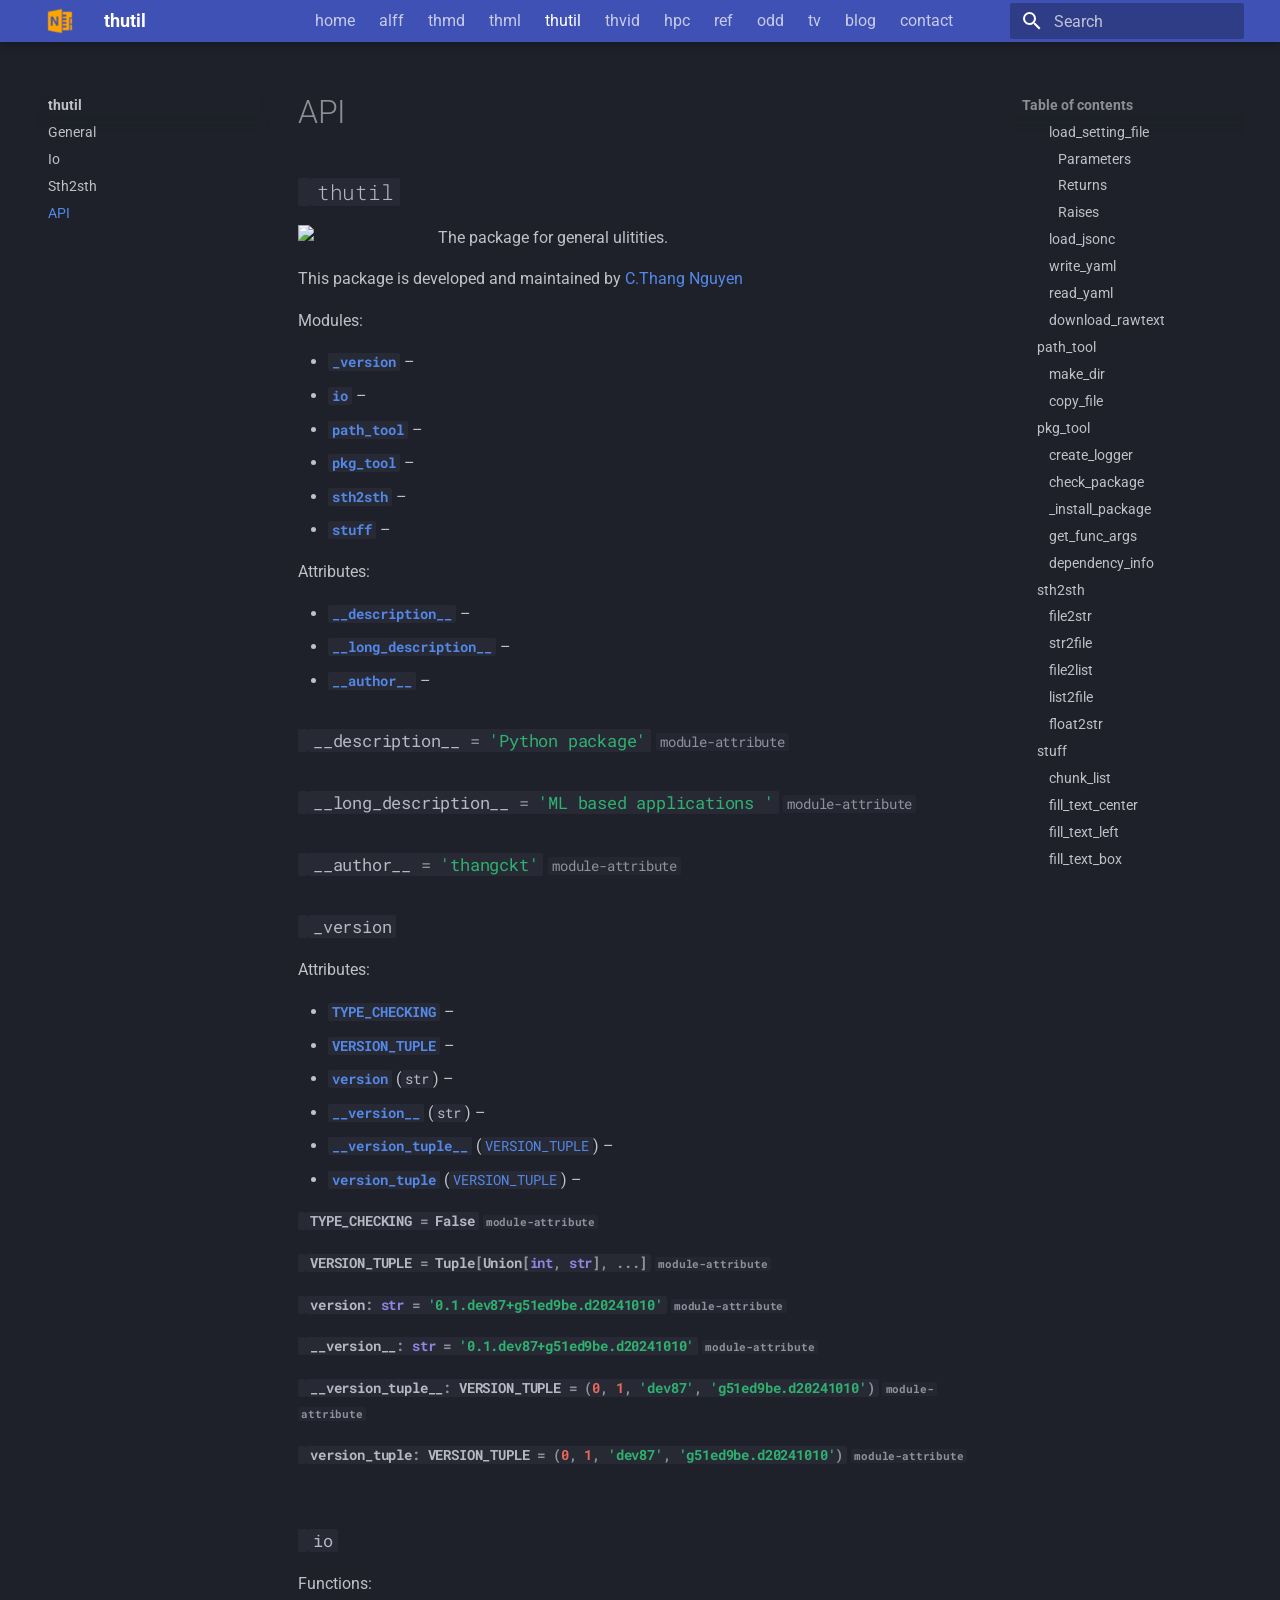
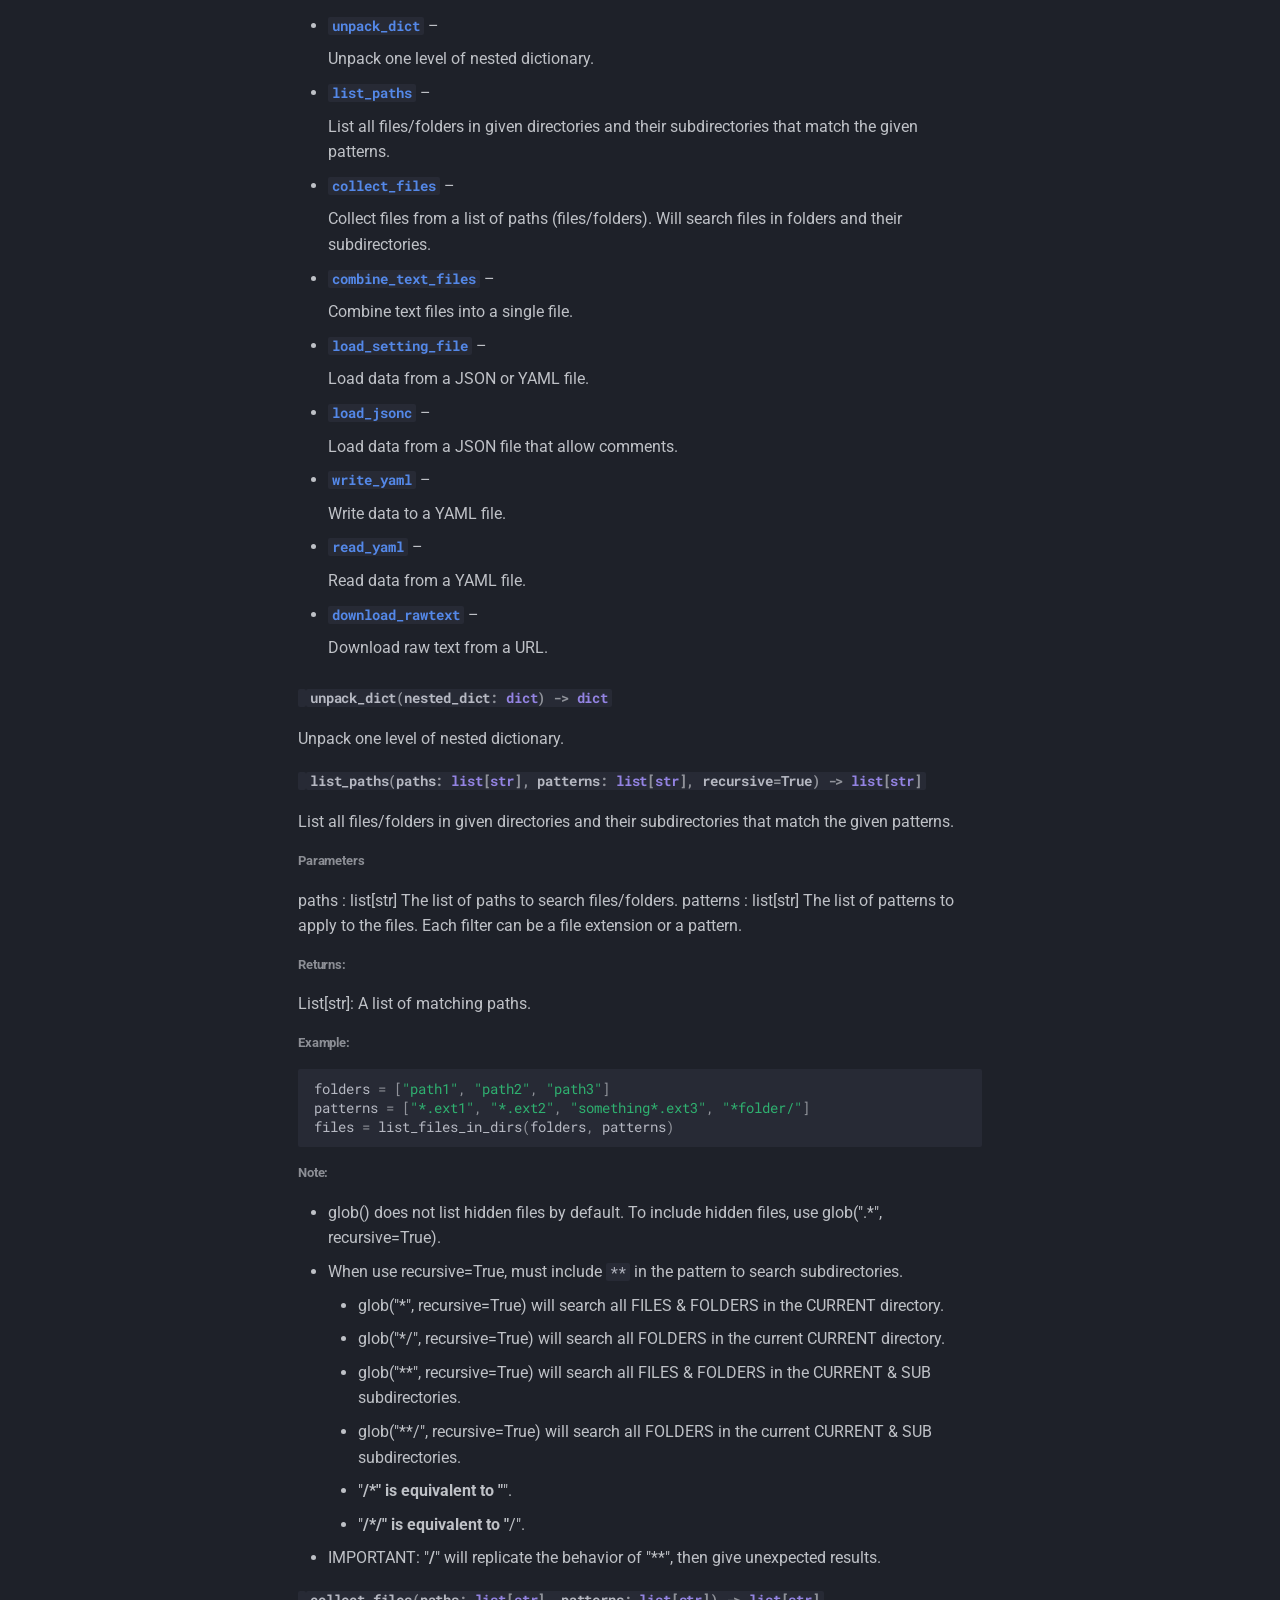
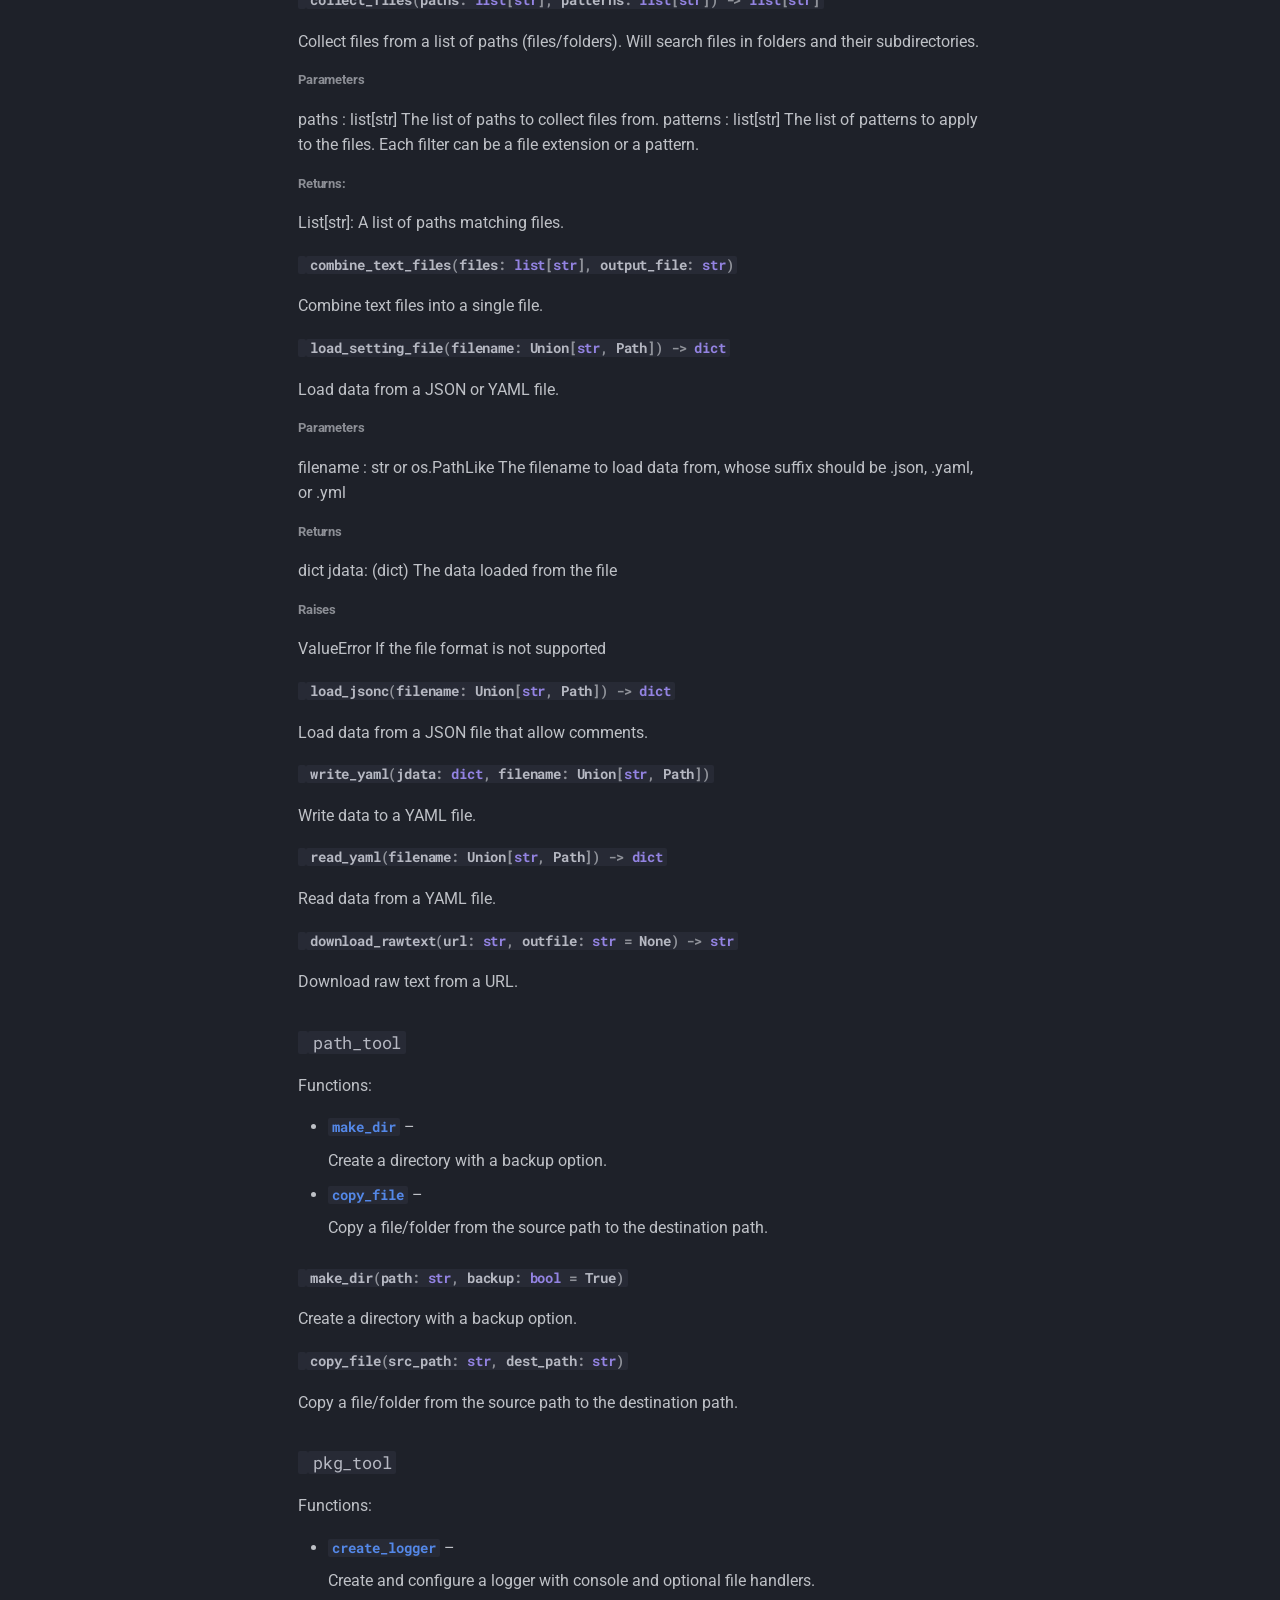
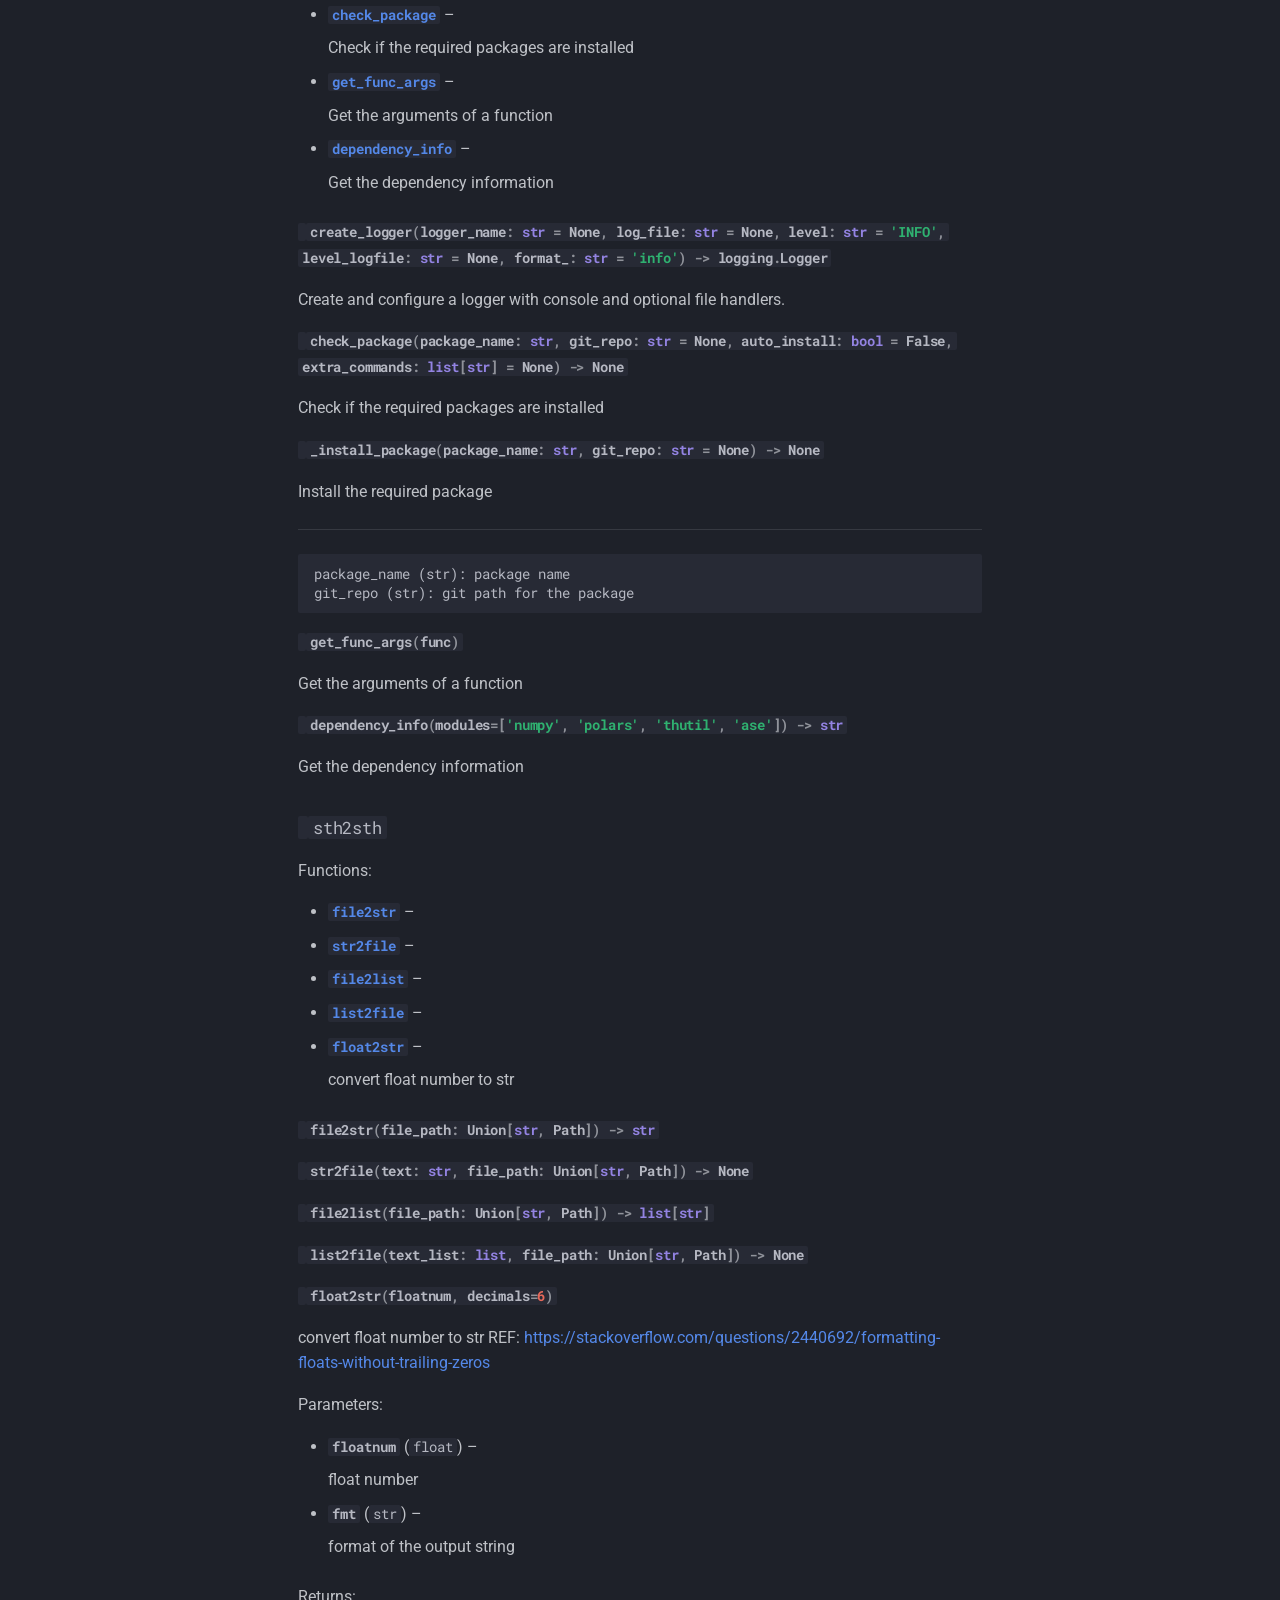
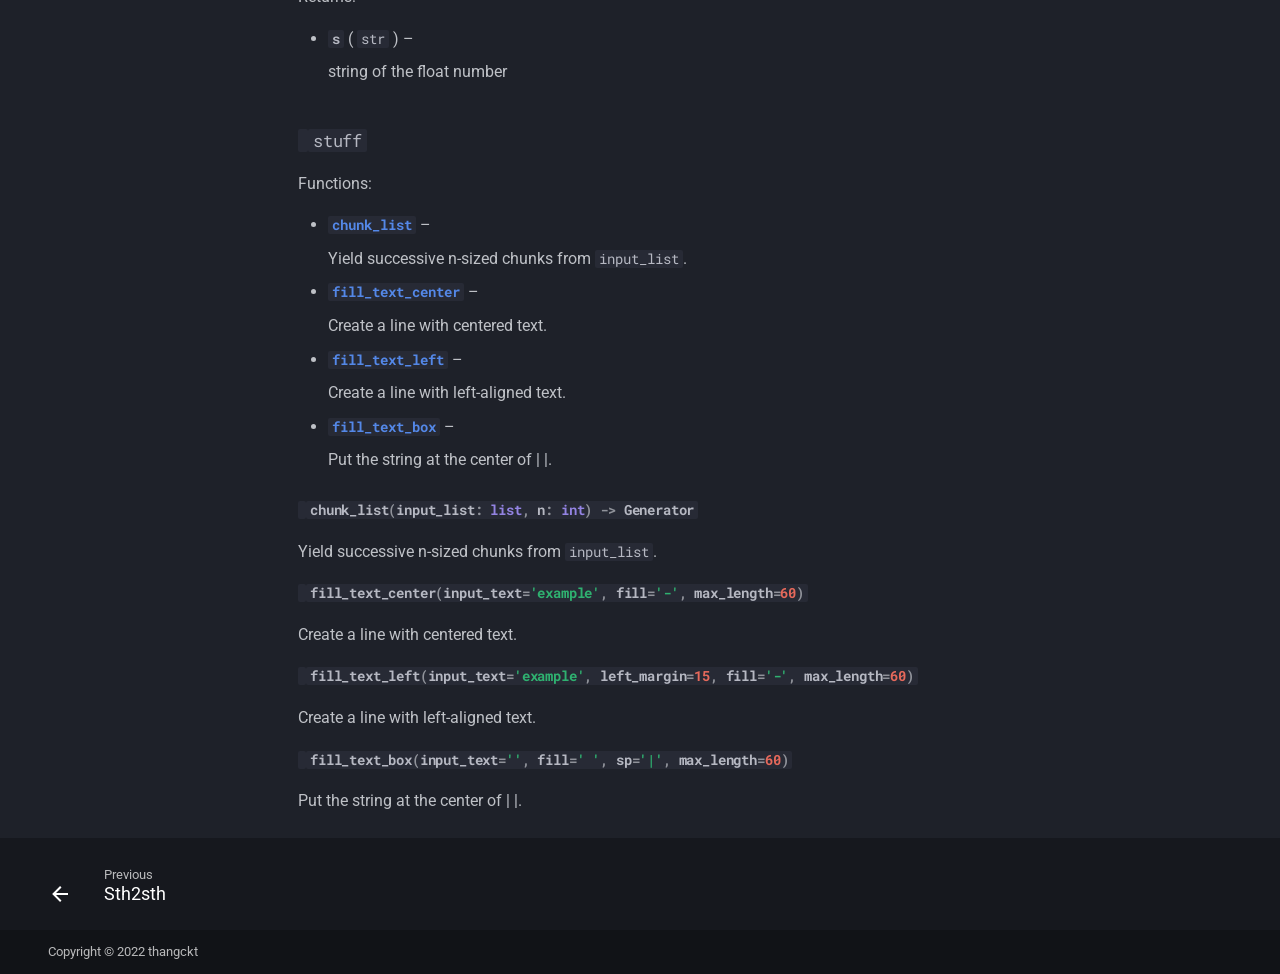
==== commit b4bb4243: "Deployed 61f2568 with MkDocs version: 1.6.1" ====
--- a/api/index.html
+++ b/api/index.html
@@ -796,46 +796,65 @@
 </li>
         
           <li class="md-nav__item">
-  <a href="#thutil.general" class="md-nav__link">
-    <span class="md-ellipsis">
-      <code class="doc-symbol doc-symbol-toc doc-symbol-module"></code>&nbsp;general
-    </span>
-  </a>
-  
-    <nav class="md-nav" aria-label=" general">
+  <a href="#thutil.io" class="md-nav__link">
+    <span class="md-ellipsis">
+      <code class="doc-symbol doc-symbol-toc doc-symbol-module"></code>&nbsp;io
+    </span>
+  </a>
+  
+    <nav class="md-nav" aria-label=" io">
       <ul class="md-nav__list">
         
           <li class="md-nav__item">
-  <a href="#thutil.general.create_logger" class="md-nav__link">
-    <span class="md-ellipsis">
-      <code class="doc-symbol doc-symbol-toc doc-symbol-function"></code>&nbsp;create_logger
-    </span>
-  </a>
-  
-</li>
-        
-          <li class="md-nav__item">
-  <a href="#thutil.general.check_installation" class="md-nav__link">
-    <span class="md-ellipsis">
-      <code class="doc-symbol doc-symbol-toc doc-symbol-function"></code>&nbsp;check_installation
-    </span>
-  </a>
-  
-</li>
-        
-          <li class="md-nav__item">
-  <a href="#thutil.general._install_package" class="md-nav__link">
-    <span class="md-ellipsis">
-      <code class="doc-symbol doc-symbol-toc doc-symbol-function"></code>&nbsp;_install_package
-    </span>
-  </a>
-  
-</li>
-        
-          <li class="md-nav__item">
-  <a href="#thutil.general.get_func_args" class="md-nav__link">
-    <span class="md-ellipsis">
-      <code class="doc-symbol doc-symbol-toc doc-symbol-function"></code>&nbsp;get_func_args
+  <a href="#thutil.io.unpack_dict" class="md-nav__link">
+    <span class="md-ellipsis">
+      <code class="doc-symbol doc-symbol-toc doc-symbol-function"></code>&nbsp;unpack_dict
+    </span>
+  </a>
+  
+</li>
+        
+          <li class="md-nav__item">
+  <a href="#thutil.io.list_paths" class="md-nav__link">
+    <span class="md-ellipsis">
+      <code class="doc-symbol doc-symbol-toc doc-symbol-function"></code>&nbsp;list_paths
+    </span>
+  </a>
+  
+    <nav class="md-nav" aria-label=" list_paths">
+      <ul class="md-nav__list">
+        
+          <li class="md-nav__item">
+  <a href="#thutil.io.list_paths--parameters" class="md-nav__link">
+    <span class="md-ellipsis">
+      Parameters
+    </span>
+  </a>
+  
+</li>
+        
+          <li class="md-nav__item">
+  <a href="#thutil.io.list_paths--returns" class="md-nav__link">
+    <span class="md-ellipsis">
+      Returns:
+    </span>
+  </a>
+  
+</li>
+        
+          <li class="md-nav__item">
+  <a href="#thutil.io.list_paths--example" class="md-nav__link">
+    <span class="md-ellipsis">
+      Example:
+    </span>
+  </a>
+  
+</li>
+        
+          <li class="md-nav__item">
+  <a href="#thutil.io.list_paths--note" class="md-nav__link">
+    <span class="md-ellipsis">
+      Note:
     </span>
   </a>
   
@@ -847,36 +866,17 @@
 </li>
         
           <li class="md-nav__item">
-  <a href="#thutil.io" class="md-nav__link">
-    <span class="md-ellipsis">
-      <code class="doc-symbol doc-symbol-toc doc-symbol-module"></code>&nbsp;io
-    </span>
-  </a>
-  
-    <nav class="md-nav" aria-label=" io">
+  <a href="#thutil.io.collect_files" class="md-nav__link">
+    <span class="md-ellipsis">
+      <code class="doc-symbol doc-symbol-toc doc-symbol-function"></code>&nbsp;collect_files
+    </span>
+  </a>
+  
+    <nav class="md-nav" aria-label=" collect_files">
       <ul class="md-nav__list">
         
           <li class="md-nav__item">
-  <a href="#thutil.io.unpack_dict" class="md-nav__link">
-    <span class="md-ellipsis">
-      <code class="doc-symbol doc-symbol-toc doc-symbol-function"></code>&nbsp;unpack_dict
-    </span>
-  </a>
-  
-</li>
-        
-          <li class="md-nav__item">
-  <a href="#thutil.io.list_paths" class="md-nav__link">
-    <span class="md-ellipsis">
-      <code class="doc-symbol doc-symbol-toc doc-symbol-function"></code>&nbsp;list_paths
-    </span>
-  </a>
-  
-    <nav class="md-nav" aria-label=" list_paths">
-      <ul class="md-nav__list">
-        
-          <li class="md-nav__item">
-  <a href="#thutil.io.list_paths--parameters" class="md-nav__link">
+  <a href="#thutil.io.collect_files--parameters" class="md-nav__link">
     <span class="md-ellipsis">
       Parameters
     </span>
@@ -885,27 +885,9 @@
 </li>
         
           <li class="md-nav__item">
-  <a href="#thutil.io.list_paths--returns" class="md-nav__link">
+  <a href="#thutil.io.collect_files--returns" class="md-nav__link">
     <span class="md-ellipsis">
       Returns:
-    </span>
-  </a>
-  
-</li>
-        
-          <li class="md-nav__item">
-  <a href="#thutil.io.list_paths--example" class="md-nav__link">
-    <span class="md-ellipsis">
-      Example:
-    </span>
-  </a>
-  
-</li>
-        
-          <li class="md-nav__item">
-  <a href="#thutil.io.list_paths--note" class="md-nav__link">
-    <span class="md-ellipsis">
-      Note:
     </span>
   </a>
   
@@ -917,17 +899,26 @@
 </li>
         
           <li class="md-nav__item">
-  <a href="#thutil.io.collect_files" class="md-nav__link">
-    <span class="md-ellipsis">
-      <code class="doc-symbol doc-symbol-toc doc-symbol-function"></code>&nbsp;collect_files
-    </span>
-  </a>
-  
-    <nav class="md-nav" aria-label=" collect_files">
+  <a href="#thutil.io.combine_text_files" class="md-nav__link">
+    <span class="md-ellipsis">
+      <code class="doc-symbol doc-symbol-toc doc-symbol-function"></code>&nbsp;combine_text_files
+    </span>
+  </a>
+  
+</li>
+        
+          <li class="md-nav__item">
+  <a href="#thutil.io.load_setting_file" class="md-nav__link">
+    <span class="md-ellipsis">
+      <code class="doc-symbol doc-symbol-toc doc-symbol-function"></code>&nbsp;load_setting_file
+    </span>
+  </a>
+  
+    <nav class="md-nav" aria-label=" load_setting_file">
       <ul class="md-nav__list">
         
           <li class="md-nav__item">
-  <a href="#thutil.io.collect_files--parameters" class="md-nav__link">
+  <a href="#thutil.io.load_setting_file--parameters" class="md-nav__link">
     <span class="md-ellipsis">
       Parameters
     </span>
@@ -936,9 +927,18 @@
 </li>
         
           <li class="md-nav__item">
-  <a href="#thutil.io.collect_files--returns" class="md-nav__link">
-    <span class="md-ellipsis">
-      Returns:
+  <a href="#thutil.io.load_setting_file--returns" class="md-nav__link">
+    <span class="md-ellipsis">
+      Returns
+    </span>
+  </a>
+  
+</li>
+        
+          <li class="md-nav__item">
+  <a href="#thutil.io.load_setting_file--raises" class="md-nav__link">
+    <span class="md-ellipsis">
+      Raises
     </span>
   </a>
   
@@ -950,46 +950,36 @@
 </li>
         
           <li class="md-nav__item">
-  <a href="#thutil.io.combine_text_files" class="md-nav__link">
-    <span class="md-ellipsis">
-      <code class="doc-symbol doc-symbol-toc doc-symbol-function"></code>&nbsp;combine_text_files
-    </span>
-  </a>
-  
-</li>
-        
-          <li class="md-nav__item">
-  <a href="#thutil.io.load_setting_file" class="md-nav__link">
-    <span class="md-ellipsis">
-      <code class="doc-symbol doc-symbol-toc doc-symbol-function"></code>&nbsp;load_setting_file
-    </span>
-  </a>
-  
-    <nav class="md-nav" aria-label=" load_setting_file">
-      <ul class="md-nav__list">
-        
-          <li class="md-nav__item">
-  <a href="#thutil.io.load_setting_file--parameters" class="md-nav__link">
-    <span class="md-ellipsis">
-      Parameters
-    </span>
-  </a>
-  
-</li>
-        
-          <li class="md-nav__item">
-  <a href="#thutil.io.load_setting_file--returns" class="md-nav__link">
-    <span class="md-ellipsis">
-      Returns
-    </span>
-  </a>
-  
-</li>
-        
-          <li class="md-nav__item">
-  <a href="#thutil.io.load_setting_file--raises" class="md-nav__link">
-    <span class="md-ellipsis">
-      Raises
+  <a href="#thutil.io.load_jsonc" class="md-nav__link">
+    <span class="md-ellipsis">
+      <code class="doc-symbol doc-symbol-toc doc-symbol-function"></code>&nbsp;load_jsonc
+    </span>
+  </a>
+  
+</li>
+        
+          <li class="md-nav__item">
+  <a href="#thutil.io.write_yaml" class="md-nav__link">
+    <span class="md-ellipsis">
+      <code class="doc-symbol doc-symbol-toc doc-symbol-function"></code>&nbsp;write_yaml
+    </span>
+  </a>
+  
+</li>
+        
+          <li class="md-nav__item">
+  <a href="#thutil.io.read_yaml" class="md-nav__link">
+    <span class="md-ellipsis">
+      <code class="doc-symbol doc-symbol-toc doc-symbol-function"></code>&nbsp;read_yaml
+    </span>
+  </a>
+  
+</li>
+        
+          <li class="md-nav__item">
+  <a href="#thutil.io.download_rawtext" class="md-nav__link">
+    <span class="md-ellipsis">
+      <code class="doc-symbol doc-symbol-toc doc-symbol-function"></code>&nbsp;download_rawtext
     </span>
   </a>
   
@@ -1001,36 +991,28 @@
 </li>
         
           <li class="md-nav__item">
-  <a href="#thutil.io.load_jsonc" class="md-nav__link">
-    <span class="md-ellipsis">
-      <code class="doc-symbol doc-symbol-toc doc-symbol-function"></code>&nbsp;load_jsonc
-    </span>
-  </a>
-  
-</li>
-        
-          <li class="md-nav__item">
-  <a href="#thutil.io.write_yaml" class="md-nav__link">
-    <span class="md-ellipsis">
-      <code class="doc-symbol doc-symbol-toc doc-symbol-function"></code>&nbsp;write_yaml
-    </span>
-  </a>
-  
-</li>
-        
-          <li class="md-nav__item">
-  <a href="#thutil.io.read_yaml" class="md-nav__link">
-    <span class="md-ellipsis">
-      <code class="doc-symbol doc-symbol-toc doc-symbol-function"></code>&nbsp;read_yaml
-    </span>
-  </a>
-  
-</li>
-        
-          <li class="md-nav__item">
-  <a href="#thutil.io.download_rawtext" class="md-nav__link">
-    <span class="md-ellipsis">
-      <code class="doc-symbol doc-symbol-toc doc-symbol-function"></code>&nbsp;download_rawtext
+  <a href="#thutil.path_tool" class="md-nav__link">
+    <span class="md-ellipsis">
+      <code class="doc-symbol doc-symbol-toc doc-symbol-module"></code>&nbsp;path_tool
+    </span>
+  </a>
+  
+    <nav class="md-nav" aria-label=" path_tool">
+      <ul class="md-nav__list">
+        
+          <li class="md-nav__item">
+  <a href="#thutil.path_tool.make_dir" class="md-nav__link">
+    <span class="md-ellipsis">
+      <code class="doc-symbol doc-symbol-toc doc-symbol-function"></code>&nbsp;make_dir
+    </span>
+  </a>
+  
+</li>
+        
+          <li class="md-nav__item">
+  <a href="#thutil.path_tool.copy_file" class="md-nav__link">
+    <span class="md-ellipsis">
+      <code class="doc-symbol doc-symbol-toc doc-symbol-function"></code>&nbsp;copy_file
     </span>
   </a>
   
@@ -1042,19 +1024,55 @@
 </li>
         
           <li class="md-nav__item">
-  <a href="#thutil.path_tool" class="md-nav__link">
-    <span class="md-ellipsis">
-      <code class="doc-symbol doc-symbol-toc doc-symbol-module"></code>&nbsp;path_tool
-    </span>
-  </a>
-  
-    <nav class="md-nav" aria-label=" path_tool">
+  <a href="#thutil.pkg_tool" class="md-nav__link">
+    <span class="md-ellipsis">
+      <code class="doc-symbol doc-symbol-toc doc-symbol-module"></code>&nbsp;pkg_tool
+    </span>
+  </a>
+  
+    <nav class="md-nav" aria-label=" pkg_tool">
       <ul class="md-nav__list">
         
           <li class="md-nav__item">
-  <a href="#thutil.path_tool.make_dir" class="md-nav__link">
-    <span class="md-ellipsis">
-      <code class="doc-symbol doc-symbol-toc doc-symbol-function"></code>&nbsp;make_dir
+  <a href="#thutil.pkg_tool.create_logger" class="md-nav__link">
+    <span class="md-ellipsis">
+      <code class="doc-symbol doc-symbol-toc doc-symbol-function"></code>&nbsp;create_logger
+    </span>
+  </a>
+  
+</li>
+        
+          <li class="md-nav__item">
+  <a href="#thutil.pkg_tool.check_package" class="md-nav__link">
+    <span class="md-ellipsis">
+      <code class="doc-symbol doc-symbol-toc doc-symbol-function"></code>&nbsp;check_package
+    </span>
+  </a>
+  
+</li>
+        
+          <li class="md-nav__item">
+  <a href="#thutil.pkg_tool._install_package" class="md-nav__link">
+    <span class="md-ellipsis">
+      <code class="doc-symbol doc-symbol-toc doc-symbol-function"></code>&nbsp;_install_package
+    </span>
+  </a>
+  
+</li>
+        
+          <li class="md-nav__item">
+  <a href="#thutil.pkg_tool.get_func_args" class="md-nav__link">
+    <span class="md-ellipsis">
+      <code class="doc-symbol doc-symbol-toc doc-symbol-function"></code>&nbsp;get_func_args
+    </span>
+  </a>
+  
+</li>
+        
+          <li class="md-nav__item">
+  <a href="#thutil.pkg_tool.dependency_info" class="md-nav__link">
+    <span class="md-ellipsis">
+      <code class="doc-symbol doc-symbol-toc doc-symbol-function"></code>&nbsp;dependency_info
     </span>
   </a>
   
@@ -1470,46 +1488,65 @@
 </li>
         
           <li class="md-nav__item">
-  <a href="#thutil.general" class="md-nav__link">
-    <span class="md-ellipsis">
-      <code class="doc-symbol doc-symbol-toc doc-symbol-module"></code>&nbsp;general
-    </span>
-  </a>
-  
-    <nav class="md-nav" aria-label=" general">
+  <a href="#thutil.io" class="md-nav__link">
+    <span class="md-ellipsis">
+      <code class="doc-symbol doc-symbol-toc doc-symbol-module"></code>&nbsp;io
+    </span>
+  </a>
+  
+    <nav class="md-nav" aria-label=" io">
       <ul class="md-nav__list">
         
           <li class="md-nav__item">
-  <a href="#thutil.general.create_logger" class="md-nav__link">
-    <span class="md-ellipsis">
-      <code class="doc-symbol doc-symbol-toc doc-symbol-function"></code>&nbsp;create_logger
-    </span>
-  </a>
-  
-</li>
-        
-          <li class="md-nav__item">
-  <a href="#thutil.general.check_installation" class="md-nav__link">
-    <span class="md-ellipsis">
-      <code class="doc-symbol doc-symbol-toc doc-symbol-function"></code>&nbsp;check_installation
-    </span>
-  </a>
-  
-</li>
-        
-          <li class="md-nav__item">
-  <a href="#thutil.general._install_package" class="md-nav__link">
-    <span class="md-ellipsis">
-      <code class="doc-symbol doc-symbol-toc doc-symbol-function"></code>&nbsp;_install_package
-    </span>
-  </a>
-  
-</li>
-        
-          <li class="md-nav__item">
-  <a href="#thutil.general.get_func_args" class="md-nav__link">
-    <span class="md-ellipsis">
-      <code class="doc-symbol doc-symbol-toc doc-symbol-function"></code>&nbsp;get_func_args
+  <a href="#thutil.io.unpack_dict" class="md-nav__link">
+    <span class="md-ellipsis">
+      <code class="doc-symbol doc-symbol-toc doc-symbol-function"></code>&nbsp;unpack_dict
+    </span>
+  </a>
+  
+</li>
+        
+          <li class="md-nav__item">
+  <a href="#thutil.io.list_paths" class="md-nav__link">
+    <span class="md-ellipsis">
+      <code class="doc-symbol doc-symbol-toc doc-symbol-function"></code>&nbsp;list_paths
+    </span>
+  </a>
+  
+    <nav class="md-nav" aria-label=" list_paths">
+      <ul class="md-nav__list">
+        
+          <li class="md-nav__item">
+  <a href="#thutil.io.list_paths--parameters" class="md-nav__link">
+    <span class="md-ellipsis">
+      Parameters
+    </span>
+  </a>
+  
+</li>
+        
+          <li class="md-nav__item">
+  <a href="#thutil.io.list_paths--returns" class="md-nav__link">
+    <span class="md-ellipsis">
+      Returns:
+    </span>
+  </a>
+  
+</li>
+        
+          <li class="md-nav__item">
+  <a href="#thutil.io.list_paths--example" class="md-nav__link">
+    <span class="md-ellipsis">
+      Example:
+    </span>
+  </a>
+  
+</li>
+        
+          <li class="md-nav__item">
+  <a href="#thutil.io.list_paths--note" class="md-nav__link">
+    <span class="md-ellipsis">
+      Note:
     </span>
   </a>
   
@@ -1521,36 +1558,17 @@
 </li>
         
           <li class="md-nav__item">
-  <a href="#thutil.io" class="md-nav__link">
-    <span class="md-ellipsis">
-      <code class="doc-symbol doc-symbol-toc doc-symbol-module"></code>&nbsp;io
-    </span>
-  </a>
-  
-    <nav class="md-nav" aria-label=" io">
+  <a href="#thutil.io.collect_files" class="md-nav__link">
+    <span class="md-ellipsis">
+      <code class="doc-symbol doc-symbol-toc doc-symbol-function"></code>&nbsp;collect_files
+    </span>
+  </a>
+  
+    <nav class="md-nav" aria-label=" collect_files">
       <ul class="md-nav__list">
         
           <li class="md-nav__item">
-  <a href="#thutil.io.unpack_dict" class="md-nav__link">
-    <span class="md-ellipsis">
-      <code class="doc-symbol doc-symbol-toc doc-symbol-function"></code>&nbsp;unpack_dict
-    </span>
-  </a>
-  
-</li>
-        
-          <li class="md-nav__item">
-  <a href="#thutil.io.list_paths" class="md-nav__link">
-    <span class="md-ellipsis">
-      <code class="doc-symbol doc-symbol-toc doc-symbol-function"></code>&nbsp;list_paths
-    </span>
-  </a>
-  
-    <nav class="md-nav" aria-label=" list_paths">
-      <ul class="md-nav__list">
-        
-          <li class="md-nav__item">
-  <a href="#thutil.io.list_paths--parameters" class="md-nav__link">
+  <a href="#thutil.io.collect_files--parameters" class="md-nav__link">
     <span class="md-ellipsis">
       Parameters
     </span>
@@ -1559,27 +1577,9 @@
 </li>
         
           <li class="md-nav__item">
-  <a href="#thutil.io.list_paths--returns" class="md-nav__link">
+  <a href="#thutil.io.collect_files--returns" class="md-nav__link">
     <span class="md-ellipsis">
       Returns:
-    </span>
-  </a>
-  
-</li>
-        
-          <li class="md-nav__item">
-  <a href="#thutil.io.list_paths--example" class="md-nav__link">
-    <span class="md-ellipsis">
-      Example:
-    </span>
-  </a>
-  
-</li>
-        
-          <li class="md-nav__item">
-  <a href="#thutil.io.list_paths--note" class="md-nav__link">
-    <span class="md-ellipsis">
-      Note:
     </span>
   </a>
   
@@ -1591,17 +1591,26 @@
 </li>
         
           <li class="md-nav__item">
-  <a href="#thutil.io.collect_files" class="md-nav__link">
-    <span class="md-ellipsis">
-      <code class="doc-symbol doc-symbol-toc doc-symbol-function"></code>&nbsp;collect_files
-    </span>
-  </a>
-  
-    <nav class="md-nav" aria-label=" collect_files">
+  <a href="#thutil.io.combine_text_files" class="md-nav__link">
+    <span class="md-ellipsis">
+      <code class="doc-symbol doc-symbol-toc doc-symbol-function"></code>&nbsp;combine_text_files
+    </span>
+  </a>
+  
+</li>
+        
+          <li class="md-nav__item">
+  <a href="#thutil.io.load_setting_file" class="md-nav__link">
+    <span class="md-ellipsis">
+      <code class="doc-symbol doc-symbol-toc doc-symbol-function"></code>&nbsp;load_setting_file
+    </span>
+  </a>
+  
+    <nav class="md-nav" aria-label=" load_setting_file">
       <ul class="md-nav__list">
         
           <li class="md-nav__item">
-  <a href="#thutil.io.collect_files--parameters" class="md-nav__link">
+  <a href="#thutil.io.load_setting_file--parameters" class="md-nav__link">
     <span class="md-ellipsis">
       Parameters
     </span>
@@ -1610,9 +1619,18 @@
 </li>
         
           <li class="md-nav__item">
-  <a href="#thutil.io.collect_files--returns" class="md-nav__link">
-    <span class="md-ellipsis">
-      Returns:
+  <a href="#thutil.io.load_setting_file--returns" class="md-nav__link">
+    <span class="md-ellipsis">
+      Returns
+    </span>
+  </a>
+  
+</li>
+        
+          <li class="md-nav__item">
+  <a href="#thutil.io.load_setting_file--raises" class="md-nav__link">
+    <span class="md-ellipsis">
+      Raises
     </span>
   </a>
   
@@ -1624,46 +1642,36 @@
 </li>
         
           <li class="md-nav__item">
-  <a href="#thutil.io.combine_text_files" class="md-nav__link">
-    <span class="md-ellipsis">
-      <code class="doc-symbol doc-symbol-toc doc-symbol-function"></code>&nbsp;combine_text_files
-    </span>
-  </a>
-  
-</li>
-        
-          <li class="md-nav__item">
-  <a href="#thutil.io.load_setting_file" class="md-nav__link">
-    <span class="md-ellipsis">
-      <code class="doc-symbol doc-symbol-toc doc-symbol-function"></code>&nbsp;load_setting_file
-    </span>
-  </a>
-  
-    <nav class="md-nav" aria-label=" load_setting_file">
-      <ul class="md-nav__list">
-        
-          <li class="md-nav__item">
-  <a href="#thutil.io.load_setting_file--parameters" class="md-nav__link">
-    <span class="md-ellipsis">
-      Parameters
-    </span>
-  </a>
-  
-</li>
-        
-          <li class="md-nav__item">
-  <a href="#thutil.io.load_setting_file--returns" class="md-nav__link">
-    <span class="md-ellipsis">
-      Returns
-    </span>
-  </a>
-  
-</li>
-        
-          <li class="md-nav__item">
-  <a href="#thutil.io.load_setting_file--raises" class="md-nav__link">
-    <span class="md-ellipsis">
-      Raises
+  <a href="#thutil.io.load_jsonc" class="md-nav__link">
+    <span class="md-ellipsis">
+      <code class="doc-symbol doc-symbol-toc doc-symbol-function"></code>&nbsp;load_jsonc
+    </span>
+  </a>
+  
+</li>
+        
+          <li class="md-nav__item">
+  <a href="#thutil.io.write_yaml" class="md-nav__link">
+    <span class="md-ellipsis">
+      <code class="doc-symbol doc-symbol-toc doc-symbol-function"></code>&nbsp;write_yaml
+    </span>
+  </a>
+  
+</li>
+        
+          <li class="md-nav__item">
+  <a href="#thutil.io.read_yaml" class="md-nav__link">
+    <span class="md-ellipsis">
+      <code class="doc-symbol doc-symbol-toc doc-symbol-function"></code>&nbsp;read_yaml
+    </span>
+  </a>
+  
+</li>
+        
+          <li class="md-nav__item">
+  <a href="#thutil.io.download_rawtext" class="md-nav__link">
+    <span class="md-ellipsis">
+      <code class="doc-symbol doc-symbol-toc doc-symbol-function"></code>&nbsp;download_rawtext
     </span>
   </a>
   
@@ -1675,36 +1683,28 @@
 </li>
         
           <li class="md-nav__item">
-  <a href="#thutil.io.load_jsonc" class="md-nav__link">
-    <span class="md-ellipsis">
-      <code class="doc-symbol doc-symbol-toc doc-symbol-function"></code>&nbsp;load_jsonc
-    </span>
-  </a>
-  
-</li>
-        
-          <li class="md-nav__item">
-  <a href="#thutil.io.write_yaml" class="md-nav__link">
-    <span class="md-ellipsis">
-      <code class="doc-symbol doc-symbol-toc doc-symbol-function"></code>&nbsp;write_yaml
-    </span>
-  </a>
-  
-</li>
-        
-          <li class="md-nav__item">
-  <a href="#thutil.io.read_yaml" class="md-nav__link">
-    <span class="md-ellipsis">
-      <code class="doc-symbol doc-symbol-toc doc-symbol-function"></code>&nbsp;read_yaml
-    </span>
-  </a>
-  
-</li>
-        
-          <li class="md-nav__item">
-  <a href="#thutil.io.download_rawtext" class="md-nav__link">
-    <span class="md-ellipsis">
-      <code class="doc-symbol doc-symbol-toc doc-symbol-function"></code>&nbsp;download_rawtext
+  <a href="#thutil.path_tool" class="md-nav__link">
+    <span class="md-ellipsis">
+      <code class="doc-symbol doc-symbol-toc doc-symbol-module"></code>&nbsp;path_tool
+    </span>
+  </a>
+  
+    <nav class="md-nav" aria-label=" path_tool">
+      <ul class="md-nav__list">
+        
+          <li class="md-nav__item">
+  <a href="#thutil.path_tool.make_dir" class="md-nav__link">
+    <span class="md-ellipsis">
+      <code class="doc-symbol doc-symbol-toc doc-symbol-function"></code>&nbsp;make_dir
+    </span>
+  </a>
+  
+</li>
+        
+          <li class="md-nav__item">
+  <a href="#thutil.path_tool.copy_file" class="md-nav__link">
+    <span class="md-ellipsis">
+      <code class="doc-symbol doc-symbol-toc doc-symbol-function"></code>&nbsp;copy_file
     </span>
   </a>
   
@@ -1716,19 +1716,55 @@
 </li>
         
           <li class="md-nav__item">
-  <a href="#thutil.path_tool" class="md-nav__link">
-    <span class="md-ellipsis">
-      <code class="doc-symbol doc-symbol-toc doc-symbol-module"></code>&nbsp;path_tool
-    </span>
-  </a>
-  
-    <nav class="md-nav" aria-label=" path_tool">
+  <a href="#thutil.pkg_tool" class="md-nav__link">
+    <span class="md-ellipsis">
+      <code class="doc-symbol doc-symbol-toc doc-symbol-module"></code>&nbsp;pkg_tool
+    </span>
+  </a>
+  
+    <nav class="md-nav" aria-label=" pkg_tool">
       <ul class="md-nav__list">
         
           <li class="md-nav__item">
-  <a href="#thutil.path_tool.make_dir" class="md-nav__link">
-    <span class="md-ellipsis">
-      <code class="doc-symbol doc-symbol-toc doc-symbol-function"></code>&nbsp;make_dir
+  <a href="#thutil.pkg_tool.create_logger" class="md-nav__link">
+    <span class="md-ellipsis">
+      <code class="doc-symbol doc-symbol-toc doc-symbol-function"></code>&nbsp;create_logger
+    </span>
+  </a>
+  
+</li>
+        
+          <li class="md-nav__item">
+  <a href="#thutil.pkg_tool.check_package" class="md-nav__link">
+    <span class="md-ellipsis">
+      <code class="doc-symbol doc-symbol-toc doc-symbol-function"></code>&nbsp;check_package
+    </span>
+  </a>
+  
+</li>
+        
+          <li class="md-nav__item">
+  <a href="#thutil.pkg_tool._install_package" class="md-nav__link">
+    <span class="md-ellipsis">
+      <code class="doc-symbol doc-symbol-toc doc-symbol-function"></code>&nbsp;_install_package
+    </span>
+  </a>
+  
+</li>
+        
+          <li class="md-nav__item">
+  <a href="#thutil.pkg_tool.get_func_args" class="md-nav__link">
+    <span class="md-ellipsis">
+      <code class="doc-symbol doc-symbol-toc doc-symbol-function"></code>&nbsp;get_func_args
+    </span>
+  </a>
+  
+</li>
+        
+          <li class="md-nav__item">
+  <a href="#thutil.pkg_tool.dependency_info" class="md-nav__link">
+    <span class="md-ellipsis">
+      <code class="doc-symbol doc-symbol-toc doc-symbol-function"></code>&nbsp;dependency_info
     </span>
   </a>
   
@@ -1897,13 +1933,6 @@
     <ul>
         <li class="doc-section-item field-body">
           <b><code><a class="autorefs autorefs-internal" title="thutil._version" href="#thutil._version">_version</a></code></b>
-          –
-          <div class="doc-md-description">
-            
-          </div>
-        </li>
-        <li class="doc-section-item field-body">
-          <b><code><a class="autorefs autorefs-internal" title="thutil.general" href="#thutil.general">general</a></code></b>
           –
           <div class="doc-md-description">
             
@@ -1918,6 +1947,13 @@
         </li>
         <li class="doc-section-item field-body">
           <b><code><a class="autorefs autorefs-internal" title="thutil.path_tool" href="#thutil.path_tool">path_tool</a></code></b>
+          –
+          <div class="doc-md-description">
+            
+          </div>
+        </li>
+        <li class="doc-section-item field-body">
+          <b><code><a class="autorefs autorefs-internal" title="thutil.pkg_tool" href="#thutil.pkg_tool">pkg_tool</a></code></b>
           –
           <div class="doc-md-description">
             
@@ -2238,145 +2274,6 @@
 </div>
 
 
-
-
-
-  </div>
-
-    </div>
-
-</div>
-
-<div class="doc doc-object doc-module">
-
-
-
-<h3 id="thutil.general" class="doc doc-heading">
-<code class="doc-symbol doc-symbol-heading doc-symbol-module"></code>            <code>general</code>
-
-
-<a href="#thutil.general" class="headerlink" title="Permanent link">&para;</a></h3>
-
-    <div class="doc doc-contents ">
-
-
-
-
-
-
-
-
-
-<p><span class="doc-section-title">Functions:</span></p>
-    <ul>
-          <li class="doc-section-item field-body">
-            <b><code><a class="autorefs autorefs-internal" title="thutil.general.create_logger" href="#thutil.general.create_logger">create_logger</a></code></b>
-            –
-            <div class="doc-md-description">
-              <p>Create and configure a logger with console and optional file handlers.</p>
-            </div>
-          </li>
-          <li class="doc-section-item field-body">
-            <b><code><a class="autorefs autorefs-internal" title="thutil.general.check_installation" href="#thutil.general.check_installation">check_installation</a></code></b>
-            –
-            <div class="doc-md-description">
-              <p>Check if the required packages are installed</p>
-            </div>
-          </li>
-          <li class="doc-section-item field-body">
-            <b><code><a class="autorefs autorefs-internal" title="thutil.general.get_func_args" href="#thutil.general.get_func_args">get_func_args</a></code></b>
-            –
-            <div class="doc-md-description">
-              <p>Get the arguments of a function</p>
-            </div>
-          </li>
-    </ul>
-
-
-
-
-
-  <div class="doc doc-children">
-
-
-
-
-
-
-
-
-
-<div class="doc doc-object doc-function">
-
-
-<h4 id="thutil.general.create_logger" class="doc doc-heading">
-<code class="doc-symbol doc-symbol-heading doc-symbol-function"></code>            <code class="highlight language-python"><span class="n">create_logger</span><span class="p">(</span><span class="n">logger_name</span><span class="p">:</span> <span class="nb">str</span> <span class="o">=</span> <span class="kc">None</span><span class="p">,</span> <span class="n">log_file</span><span class="p">:</span> <span class="nb">str</span> <span class="o">=</span> <span class="kc">None</span><span class="p">,</span> <span class="n">level</span><span class="p">:</span> <span class="nb">str</span> <span class="o">=</span> <span class="s1">&#39;INFO&#39;</span><span class="p">,</span> <span class="n">level_logfile</span><span class="p">:</span> <span class="nb">str</span> <span class="o">=</span> <span class="kc">None</span><span class="p">,</span> <span class="n">format_</span><span class="p">:</span> <span class="nb">str</span> <span class="o">=</span> <span class="s1">&#39;info&#39;</span><span class="p">)</span> <span class="o">-&gt;</span> <span class="n">logging</span><span class="o">.</span><span class="n">Logger</span></code>
-
-<a href="#thutil.general.create_logger" class="headerlink" title="Permanent link">&para;</a></h4>
-
-
-    <div class="doc doc-contents ">
-
-        <p>Create and configure a logger with console and optional file handlers.</p>
-
-    </div>
-
-</div>
-
-<div class="doc doc-object doc-function">
-
-
-<h4 id="thutil.general.check_installation" class="doc doc-heading">
-<code class="doc-symbol doc-symbol-heading doc-symbol-function"></code>            <code class="highlight language-python"><span class="n">check_installation</span><span class="p">(</span><span class="n">package_name</span><span class="p">:</span> <span class="nb">str</span><span class="p">,</span> <span class="n">git_repo</span><span class="p">:</span> <span class="nb">str</span> <span class="o">=</span> <span class="kc">None</span><span class="p">,</span> <span class="n">auto_install</span><span class="p">:</span> <span class="nb">bool</span> <span class="o">=</span> <span class="kc">False</span><span class="p">,</span> <span class="n">extra_commands</span><span class="p">:</span> <span class="nb">list</span><span class="p">[</span><span class="nb">str</span><span class="p">]</span> <span class="o">=</span> <span class="kc">None</span><span class="p">)</span> <span class="o">-&gt;</span> <span class="kc">None</span></code>
-
-<a href="#thutil.general.check_installation" class="headerlink" title="Permanent link">&para;</a></h4>
-
-
-    <div class="doc doc-contents ">
-
-        <p>Check if the required packages are installed</p>
-
-    </div>
-
-</div>
-
-<div class="doc doc-object doc-function">
-
-
-<h4 id="thutil.general._install_package" class="doc doc-heading">
-<code class="doc-symbol doc-symbol-heading doc-symbol-function"></code>            <code class="highlight language-python"><span class="n">_install_package</span><span class="p">(</span><span class="n">package_name</span><span class="p">:</span> <span class="nb">str</span><span class="p">,</span> <span class="n">git_repo</span><span class="p">:</span> <span class="nb">str</span> <span class="o">=</span> <span class="kc">None</span><span class="p">)</span> <span class="o">-&gt;</span> <span class="kc">None</span></code>
-
-<a href="#thutil.general._install_package" class="headerlink" title="Permanent link">&para;</a></h4>
-
-
-    <div class="doc doc-contents ">
-
-        <p>Install the required package</p>
-        <hr />
-<div class="codehilite"><pre><span></span><code><span class="nx">package_name</span><span class="w"> </span><span class="p">(</span><span class="nx">str</span><span class="p">):</span><span class="w"> </span><span class="kn">package</span><span class="w"> </span><span class="nx">name</span>
-<span class="nx">git_repo</span><span class="w"> </span><span class="p">(</span><span class="nx">str</span><span class="p">):</span><span class="w"> </span><span class="nx">git</span><span class="w"> </span><span class="nx">path</span><span class="w"> </span><span class="k">for</span><span class="w"> </span><span class="nx">the</span><span class="w"> </span><span class="kn">package</span>
-</code></pre></div>
-
-    </div>
-
-</div>
-
-<div class="doc doc-object doc-function">
-
-
-<h4 id="thutil.general.get_func_args" class="doc doc-heading">
-<code class="doc-symbol doc-symbol-heading doc-symbol-function"></code>            <code class="highlight language-python"><span class="n">get_func_args</span><span class="p">(</span><span class="n">func</span><span class="p">)</span></code>
-
-<a href="#thutil.general.get_func_args" class="headerlink" title="Permanent link">&para;</a></h4>
-
-
-    <div class="doc doc-contents ">
-
-        <p>Get the arguments of a function</p>
-
-    </div>
-
-</div>
 
 
 
@@ -2719,6 +2616,13 @@
               <p>Create a directory with a backup option.</p>
             </div>
           </li>
+          <li class="doc-section-item field-body">
+            <b><code><a class="autorefs autorefs-internal" title="thutil.path_tool.copy_file" href="#thutil.path_tool.copy_file">copy_file</a></code></b>
+            –
+            <div class="doc-md-description">
+              <p>Copy a file/folder from the source path to the destination path.</p>
+            </div>
+          </li>
     </ul>
 
 
@@ -2747,6 +2651,186 @@
     <div class="doc doc-contents ">
 
         <p>Create a directory with a backup option.</p>
+
+    </div>
+
+</div>
+
+<div class="doc doc-object doc-function">
+
+
+<h4 id="thutil.path_tool.copy_file" class="doc doc-heading">
+<code class="doc-symbol doc-symbol-heading doc-symbol-function"></code>            <code class="highlight language-python"><span class="n">copy_file</span><span class="p">(</span><span class="n">src_path</span><span class="p">:</span> <span class="nb">str</span><span class="p">,</span> <span class="n">dest_path</span><span class="p">:</span> <span class="nb">str</span><span class="p">)</span></code>
+
+<a href="#thutil.path_tool.copy_file" class="headerlink" title="Permanent link">&para;</a></h4>
+
+
+    <div class="doc doc-contents ">
+
+        <p>Copy a file/folder from the source path to the destination path.</p>
+
+    </div>
+
+</div>
+
+
+
+  </div>
+
+    </div>
+
+</div>
+
+<div class="doc doc-object doc-module">
+
+
+
+<h3 id="thutil.pkg_tool" class="doc doc-heading">
+<code class="doc-symbol doc-symbol-heading doc-symbol-module"></code>            <code>pkg_tool</code>
+
+
+<a href="#thutil.pkg_tool" class="headerlink" title="Permanent link">&para;</a></h3>
+
+    <div class="doc doc-contents ">
+
+
+
+
+
+
+
+
+
+<p><span class="doc-section-title">Functions:</span></p>
+    <ul>
+          <li class="doc-section-item field-body">
+            <b><code><a class="autorefs autorefs-internal" title="thutil.pkg_tool.create_logger" href="#thutil.pkg_tool.create_logger">create_logger</a></code></b>
+            –
+            <div class="doc-md-description">
+              <p>Create and configure a logger with console and optional file handlers.</p>
+            </div>
+          </li>
+          <li class="doc-section-item field-body">
+            <b><code><a class="autorefs autorefs-internal" title="thutil.pkg_tool.check_package" href="#thutil.pkg_tool.check_package">check_package</a></code></b>
+            –
+            <div class="doc-md-description">
+              <p>Check if the required packages are installed</p>
+            </div>
+          </li>
+          <li class="doc-section-item field-body">
+            <b><code><a class="autorefs autorefs-internal" title="thutil.pkg_tool.get_func_args" href="#thutil.pkg_tool.get_func_args">get_func_args</a></code></b>
+            –
+            <div class="doc-md-description">
+              <p>Get the arguments of a function</p>
+            </div>
+          </li>
+          <li class="doc-section-item field-body">
+            <b><code><a class="autorefs autorefs-internal" title="thutil.pkg_tool.dependency_info" href="#thutil.pkg_tool.dependency_info">dependency_info</a></code></b>
+            –
+            <div class="doc-md-description">
+              <p>Get the dependency information</p>
+            </div>
+          </li>
+    </ul>
+
+
+
+
+
+  <div class="doc doc-children">
+
+
+
+
+
+
+
+
+
+<div class="doc doc-object doc-function">
+
+
+<h4 id="thutil.pkg_tool.create_logger" class="doc doc-heading">
+<code class="doc-symbol doc-symbol-heading doc-symbol-function"></code>            <code class="highlight language-python"><span class="n">create_logger</span><span class="p">(</span><span class="n">logger_name</span><span class="p">:</span> <span class="nb">str</span> <span class="o">=</span> <span class="kc">None</span><span class="p">,</span> <span class="n">log_file</span><span class="p">:</span> <span class="nb">str</span> <span class="o">=</span> <span class="kc">None</span><span class="p">,</span> <span class="n">level</span><span class="p">:</span> <span class="nb">str</span> <span class="o">=</span> <span class="s1">&#39;INFO&#39;</span><span class="p">,</span> <span class="n">level_logfile</span><span class="p">:</span> <span class="nb">str</span> <span class="o">=</span> <span class="kc">None</span><span class="p">,</span> <span class="n">format_</span><span class="p">:</span> <span class="nb">str</span> <span class="o">=</span> <span class="s1">&#39;info&#39;</span><span class="p">)</span> <span class="o">-&gt;</span> <span class="n">logging</span><span class="o">.</span><span class="n">Logger</span></code>
+
+<a href="#thutil.pkg_tool.create_logger" class="headerlink" title="Permanent link">&para;</a></h4>
+
+
+    <div class="doc doc-contents ">
+
+        <p>Create and configure a logger with console and optional file handlers.</p>
+
+    </div>
+
+</div>
+
+<div class="doc doc-object doc-function">
+
+
+<h4 id="thutil.pkg_tool.check_package" class="doc doc-heading">
+<code class="doc-symbol doc-symbol-heading doc-symbol-function"></code>            <code class="highlight language-python"><span class="n">check_package</span><span class="p">(</span><span class="n">package_name</span><span class="p">:</span> <span class="nb">str</span><span class="p">,</span> <span class="n">git_repo</span><span class="p">:</span> <span class="nb">str</span> <span class="o">=</span> <span class="kc">None</span><span class="p">,</span> <span class="n">auto_install</span><span class="p">:</span> <span class="nb">bool</span> <span class="o">=</span> <span class="kc">False</span><span class="p">,</span> <span class="n">extra_commands</span><span class="p">:</span> <span class="nb">list</span><span class="p">[</span><span class="nb">str</span><span class="p">]</span> <span class="o">=</span> <span class="kc">None</span><span class="p">)</span> <span class="o">-&gt;</span> <span class="kc">None</span></code>
+
+<a href="#thutil.pkg_tool.check_package" class="headerlink" title="Permanent link">&para;</a></h4>
+
+
+    <div class="doc doc-contents ">
+
+        <p>Check if the required packages are installed</p>
+
+    </div>
+
+</div>
+
+<div class="doc doc-object doc-function">
+
+
+<h4 id="thutil.pkg_tool._install_package" class="doc doc-heading">
+<code class="doc-symbol doc-symbol-heading doc-symbol-function"></code>            <code class="highlight language-python"><span class="n">_install_package</span><span class="p">(</span><span class="n">package_name</span><span class="p">:</span> <span class="nb">str</span><span class="p">,</span> <span class="n">git_repo</span><span class="p">:</span> <span class="nb">str</span> <span class="o">=</span> <span class="kc">None</span><span class="p">)</span> <span class="o">-&gt;</span> <span class="kc">None</span></code>
+
+<a href="#thutil.pkg_tool._install_package" class="headerlink" title="Permanent link">&para;</a></h4>
+
+
+    <div class="doc doc-contents ">
+
+        <p>Install the required package</p>
+        <hr />
+<div class="codehilite"><pre><span></span><code><span class="nx">package_name</span><span class="w"> </span><span class="p">(</span><span class="nx">str</span><span class="p">):</span><span class="w"> </span><span class="kn">package</span><span class="w"> </span><span class="nx">name</span>
+<span class="nx">git_repo</span><span class="w"> </span><span class="p">(</span><span class="nx">str</span><span class="p">):</span><span class="w"> </span><span class="nx">git</span><span class="w"> </span><span class="nx">path</span><span class="w"> </span><span class="k">for</span><span class="w"> </span><span class="nx">the</span><span class="w"> </span><span class="kn">package</span>
+</code></pre></div>
+
+    </div>
+
+</div>
+
+<div class="doc doc-object doc-function">
+
+
+<h4 id="thutil.pkg_tool.get_func_args" class="doc doc-heading">
+<code class="doc-symbol doc-symbol-heading doc-symbol-function"></code>            <code class="highlight language-python"><span class="n">get_func_args</span><span class="p">(</span><span class="n">func</span><span class="p">)</span></code>
+
+<a href="#thutil.pkg_tool.get_func_args" class="headerlink" title="Permanent link">&para;</a></h4>
+
+
+    <div class="doc doc-contents ">
+
+        <p>Get the arguments of a function</p>
+
+    </div>
+
+</div>
+
+<div class="doc doc-object doc-function">
+
+
+<h4 id="thutil.pkg_tool.dependency_info" class="doc doc-heading">
+<code class="doc-symbol doc-symbol-heading doc-symbol-function"></code>            <code class="highlight language-python"><span class="n">dependency_info</span><span class="p">(</span><span class="n">modules</span><span class="o">=</span><span class="p">[</span><span class="s1">&#39;numpy&#39;</span><span class="p">,</span> <span class="s1">&#39;polars&#39;</span><span class="p">,</span> <span class="s1">&#39;thutil&#39;</span><span class="p">,</span> <span class="s1">&#39;ase&#39;</span><span class="p">])</span> <span class="o">-&gt;</span> <span class="nb">str</span></code>
+
+<a href="#thutil.pkg_tool.dependency_info" class="headerlink" title="Permanent link">&para;</a></h4>
+
+
+    <div class="doc doc-contents ">
+
+        <p>Get the dependency information</p>
 
     </div>
 
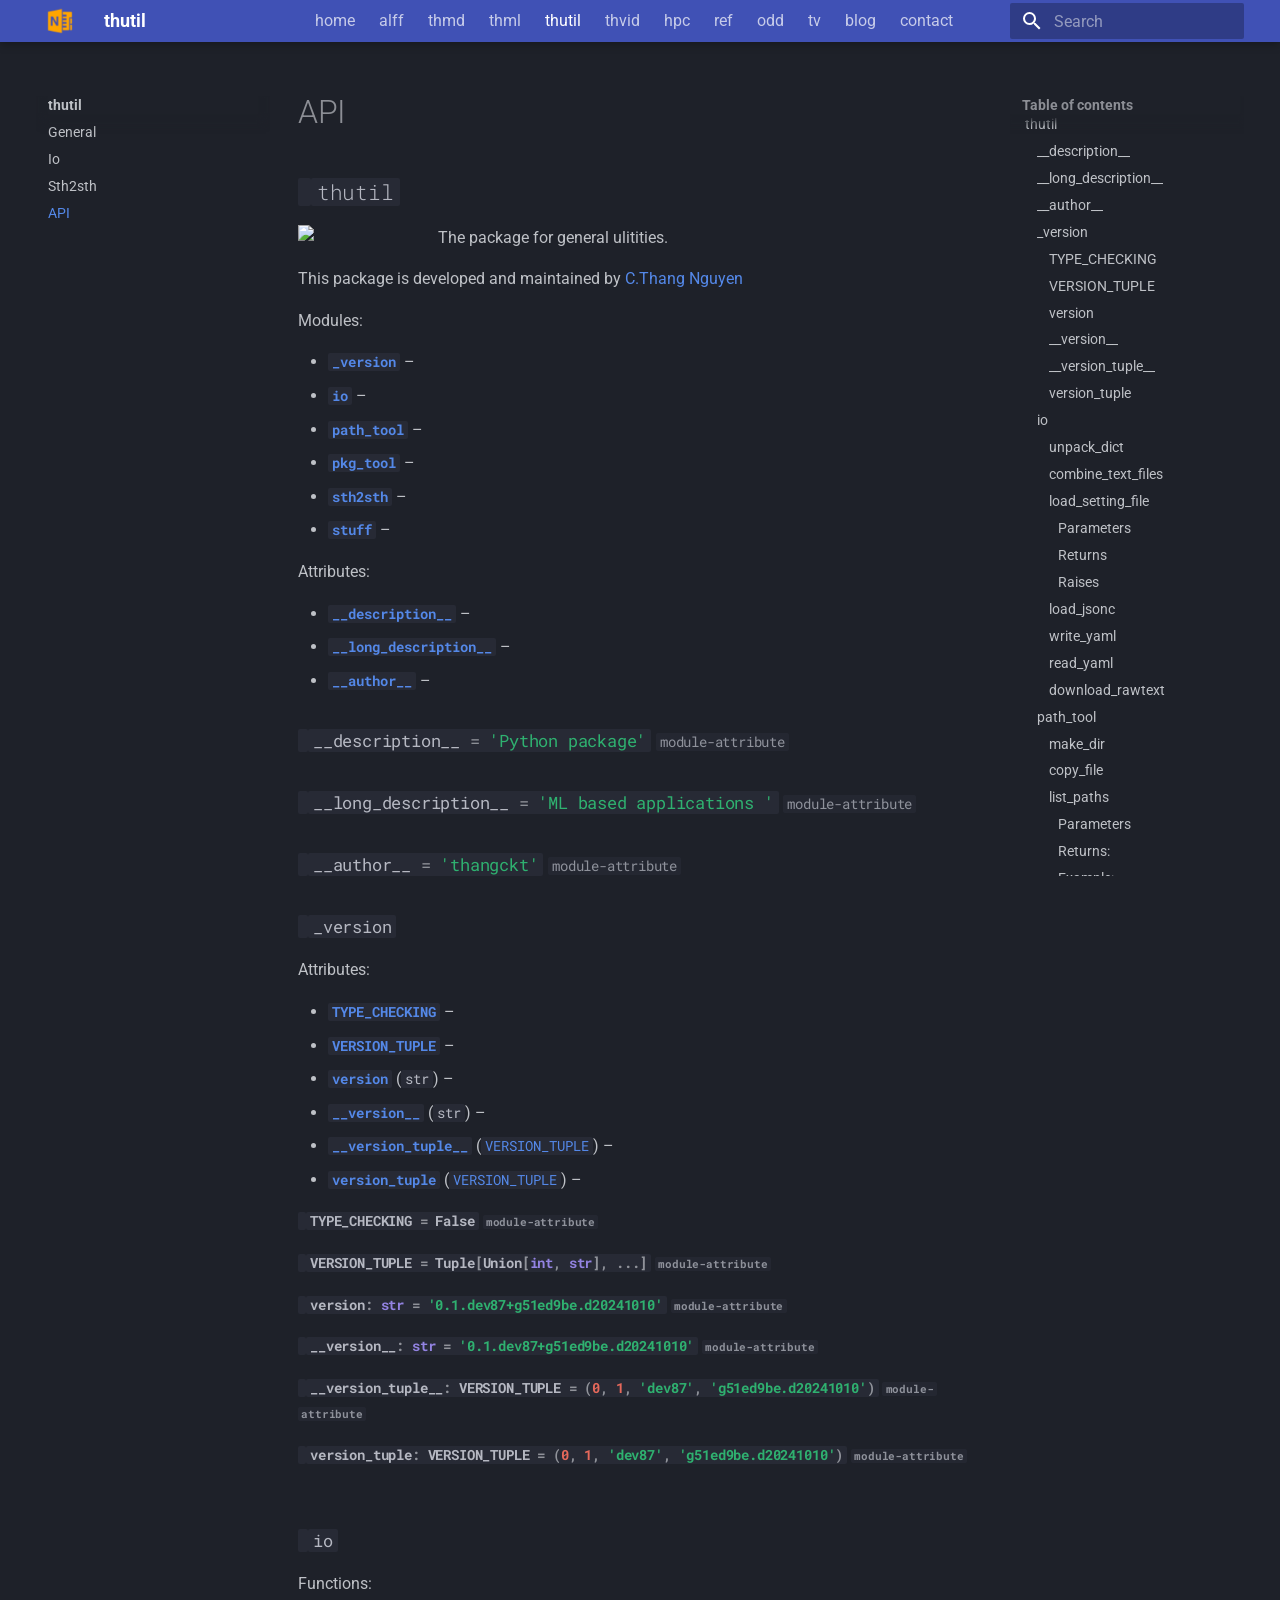
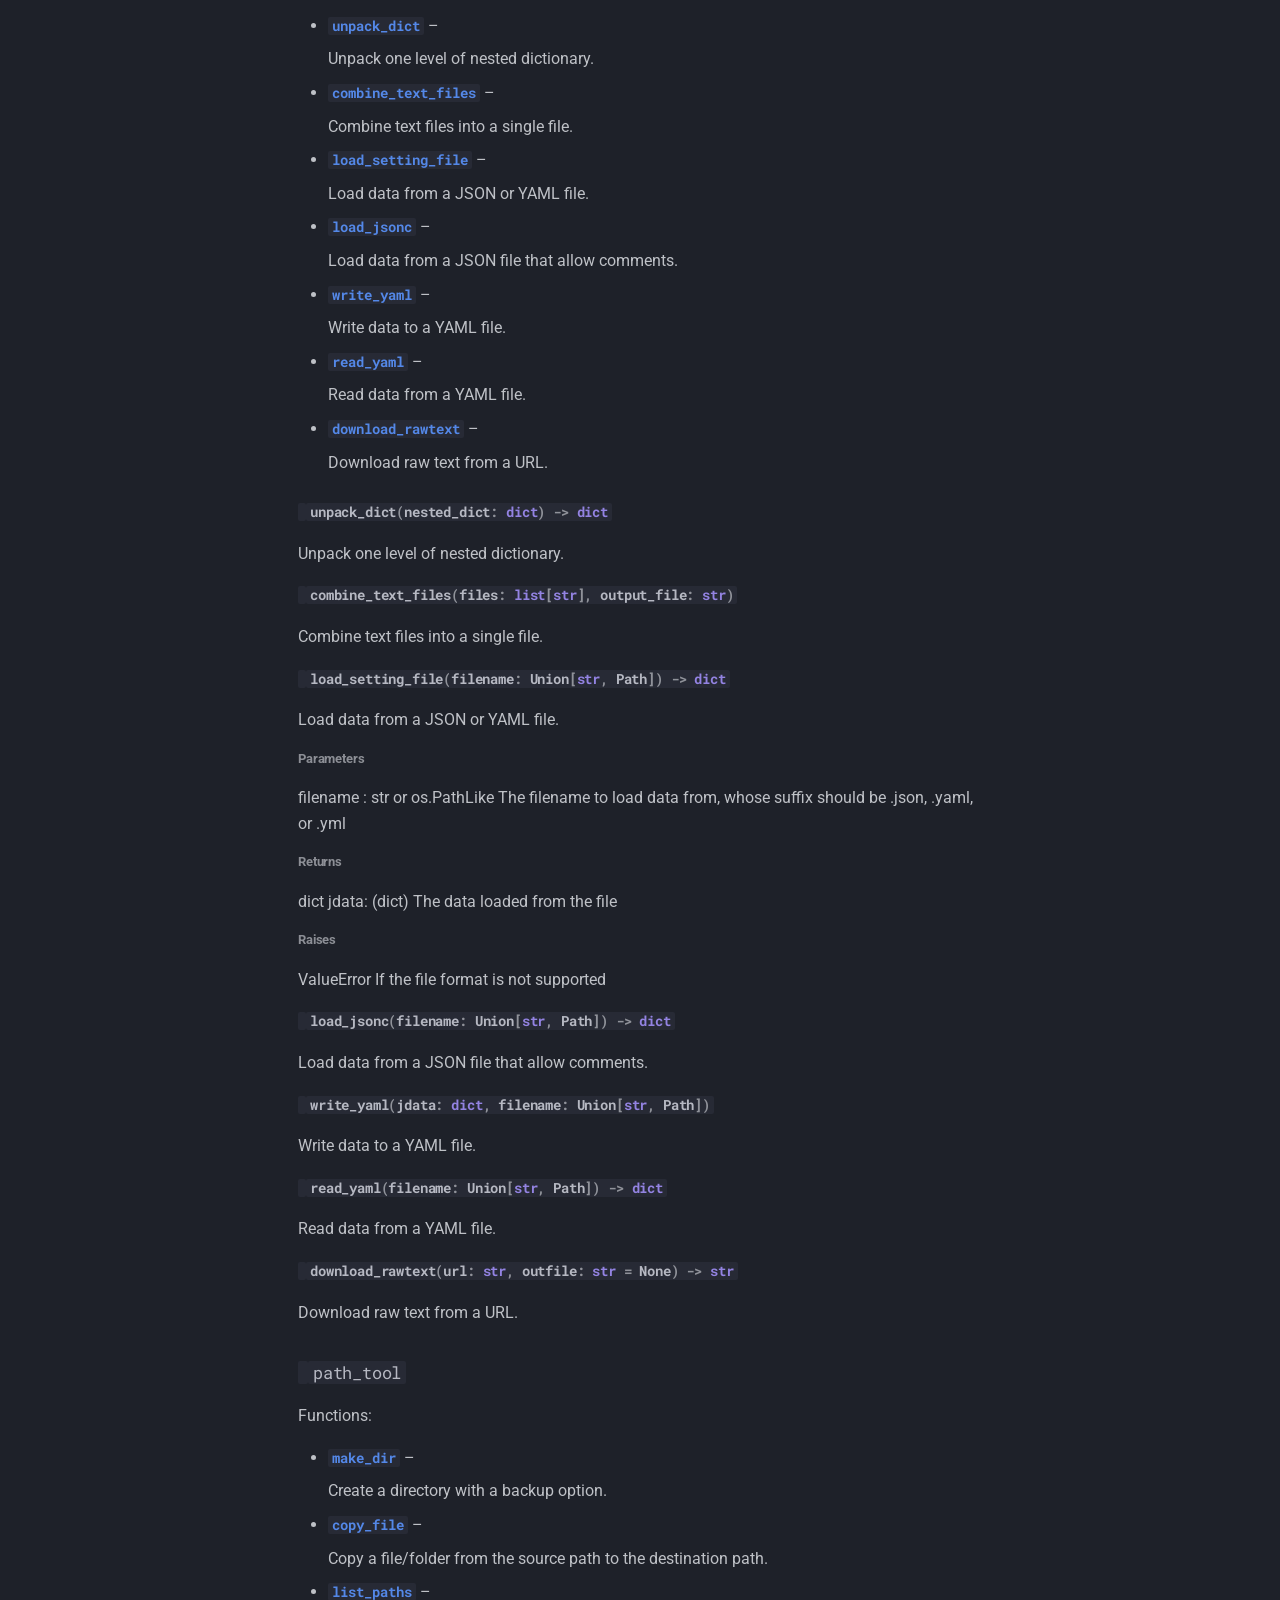
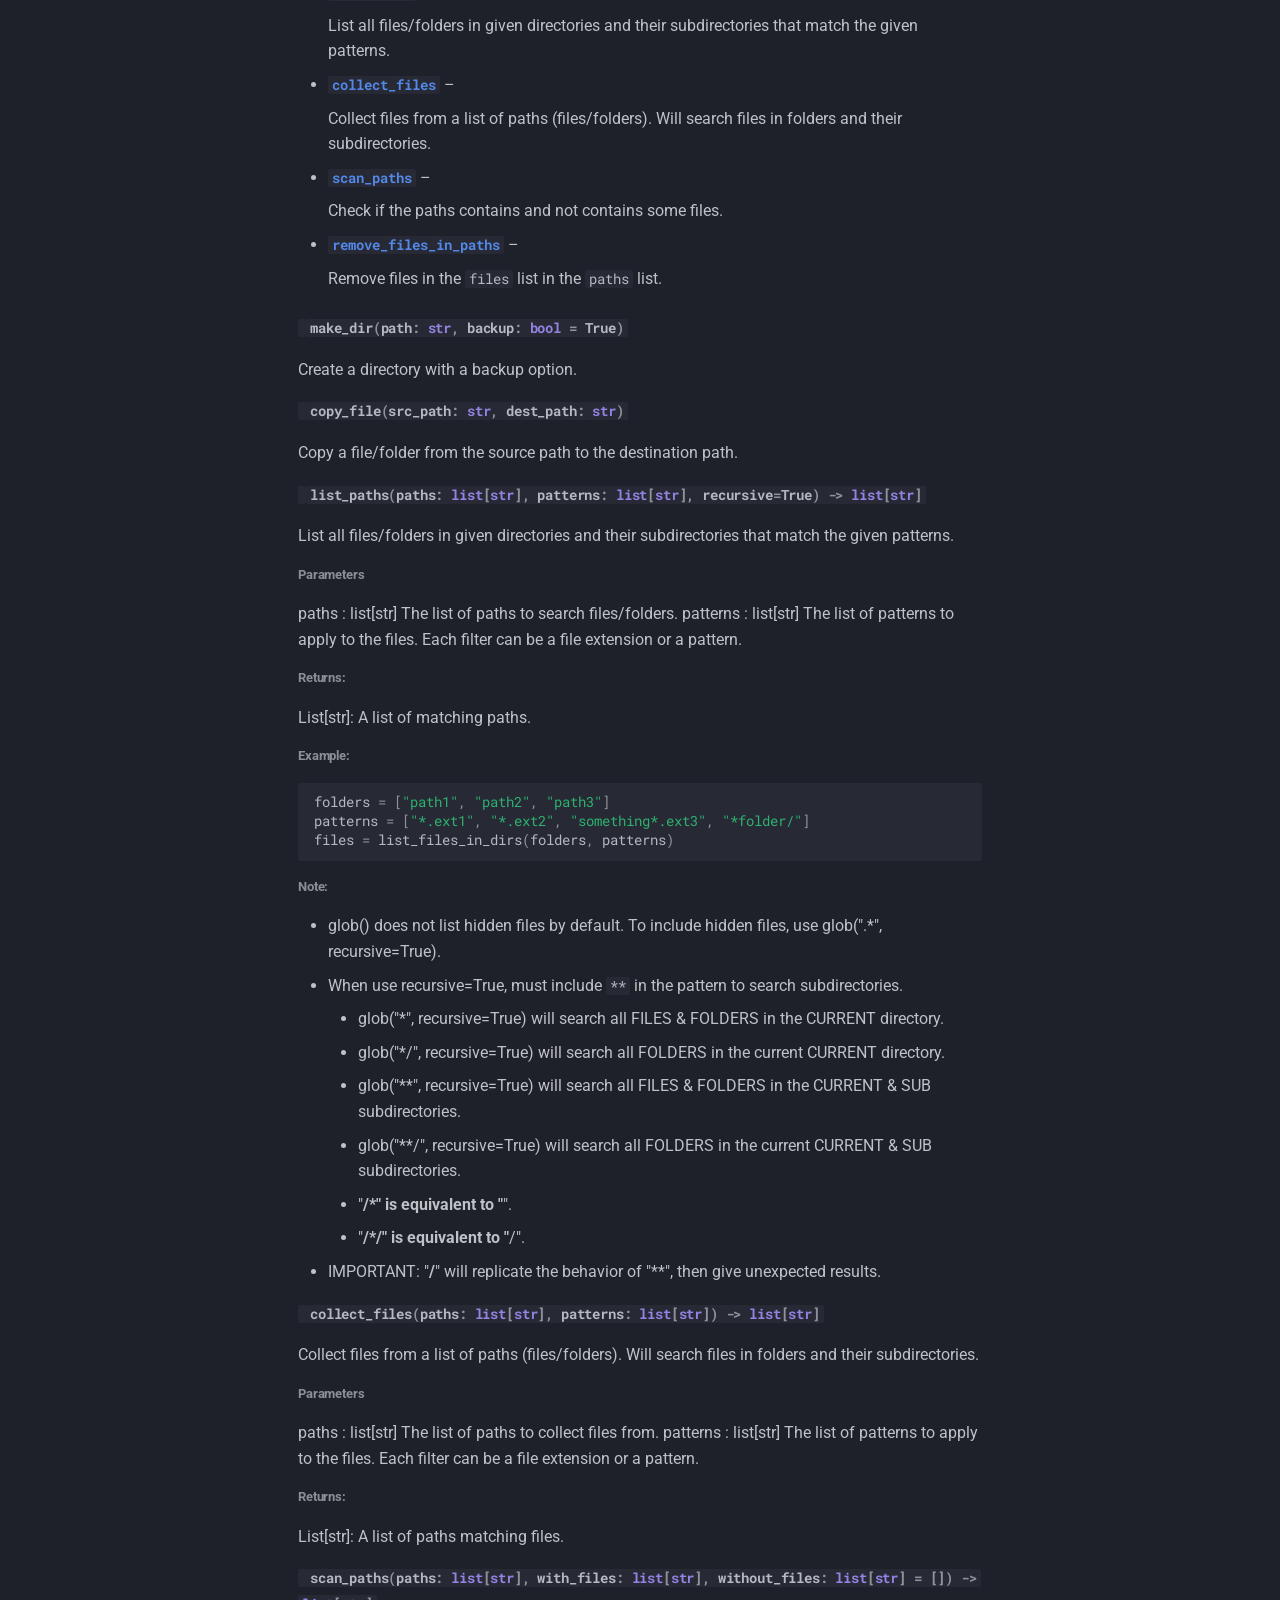
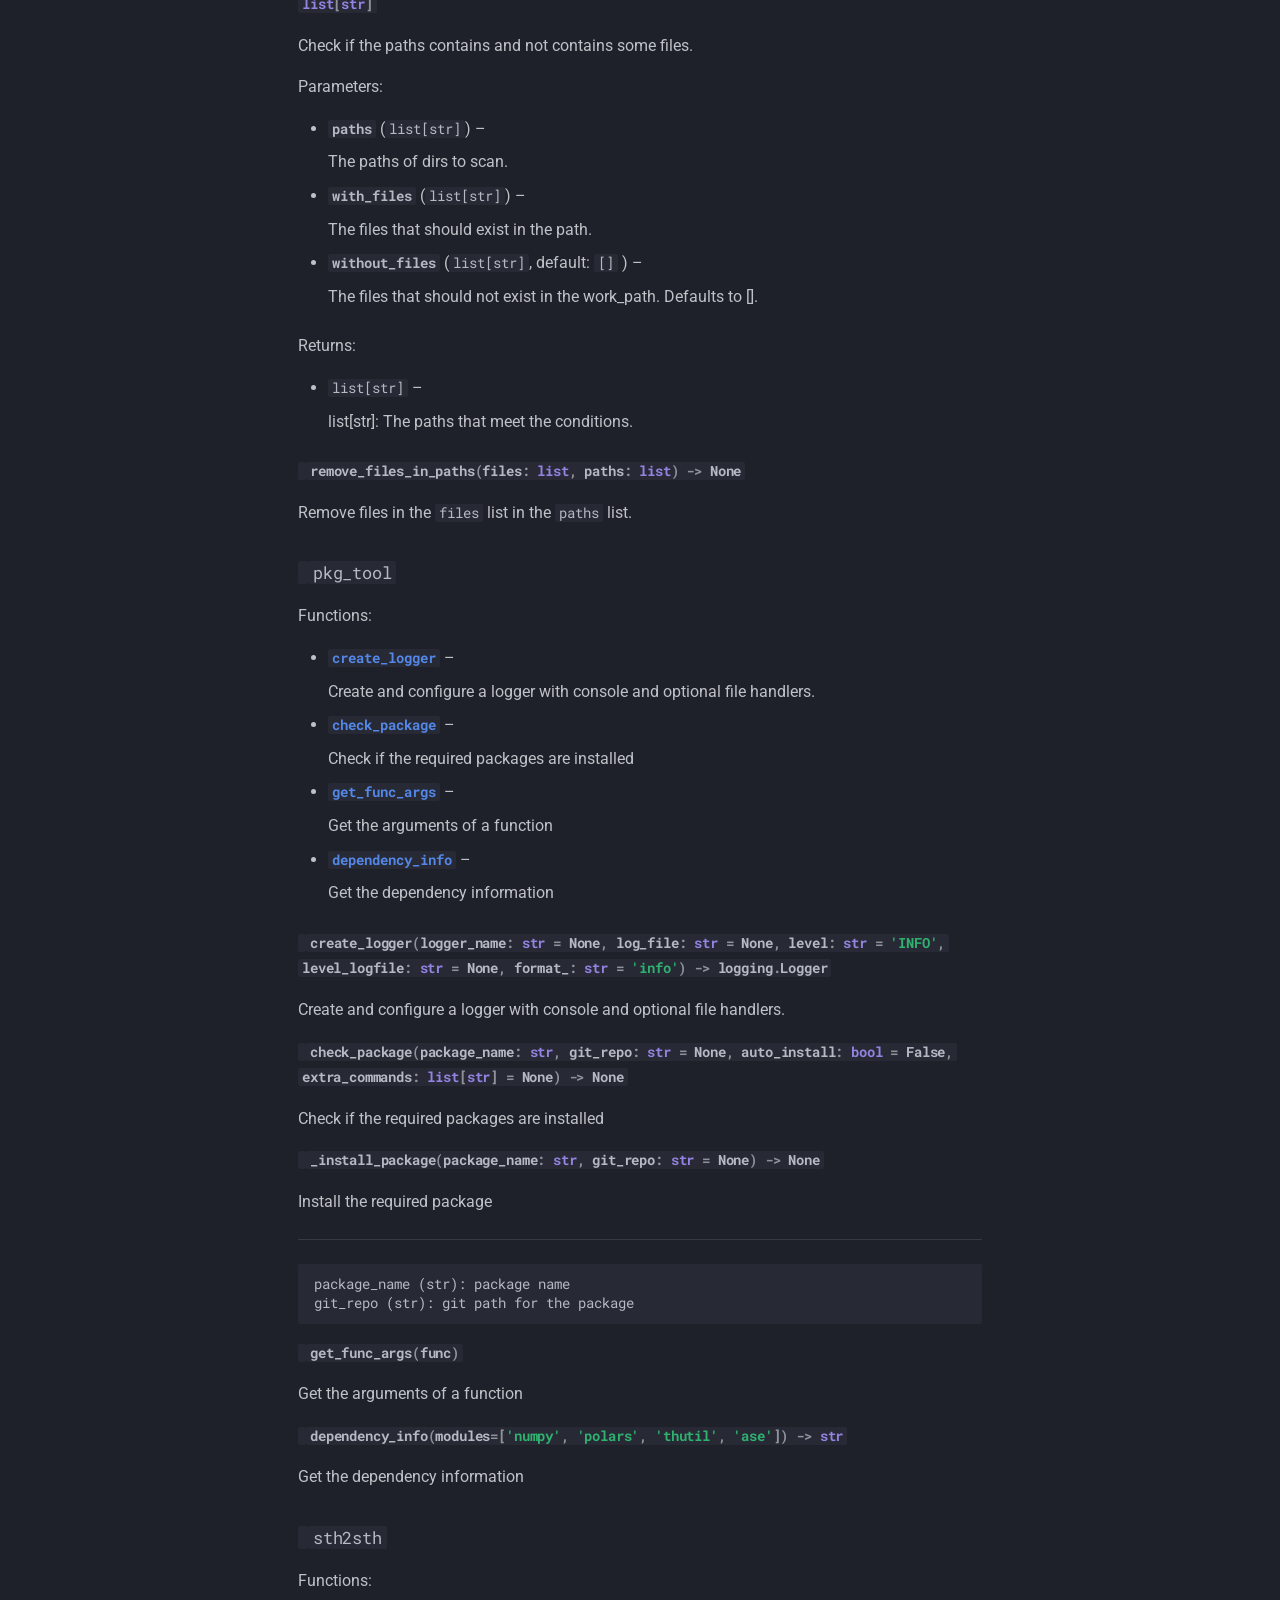
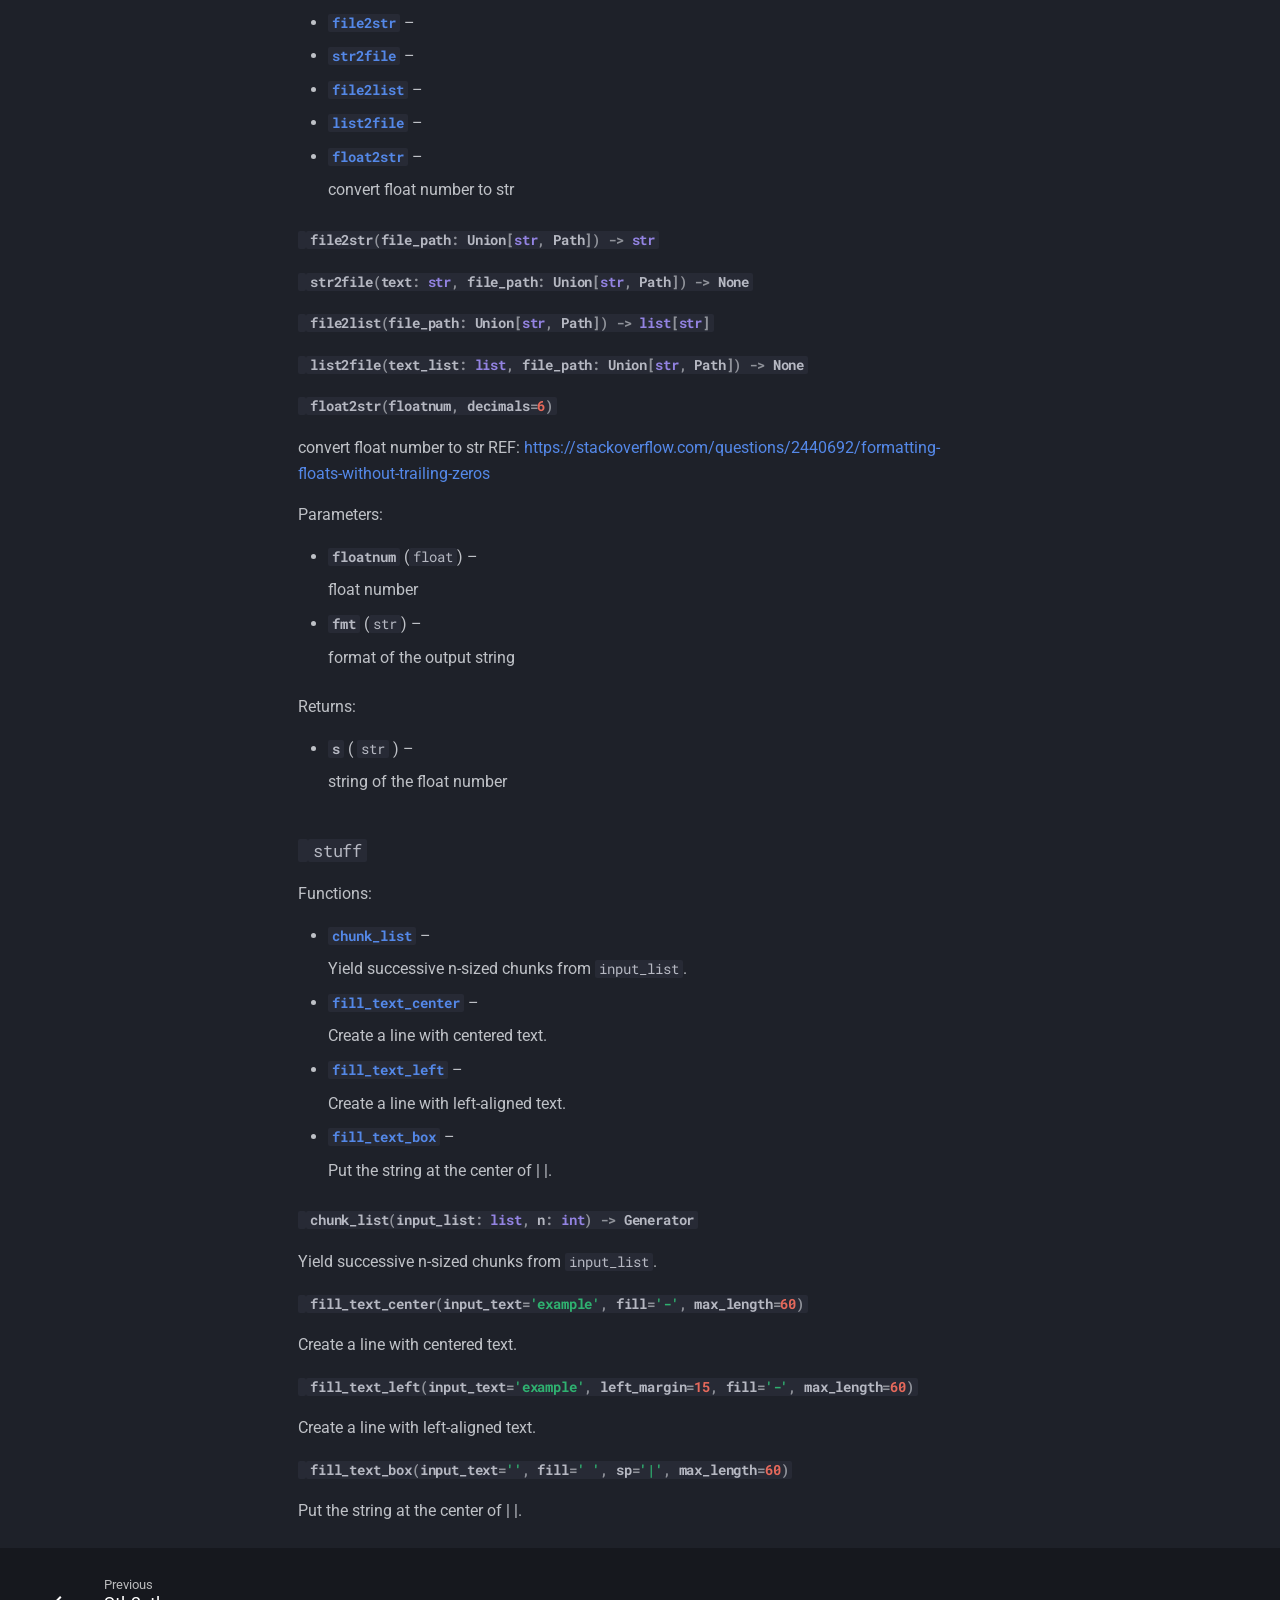
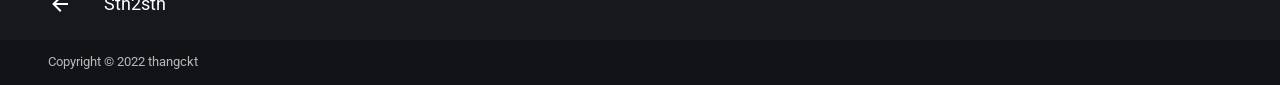
==== commit 9db96775: "Deployed dd4a4ab with MkDocs version: 1.6.1" ====
--- a/api/index.html
+++ b/api/index.html
@@ -815,7 +815,127 @@
 </li>
         
           <li class="md-nav__item">
-  <a href="#thutil.io.list_paths" class="md-nav__link">
+  <a href="#thutil.io.combine_text_files" class="md-nav__link">
+    <span class="md-ellipsis">
+      <code class="doc-symbol doc-symbol-toc doc-symbol-function"></code>&nbsp;combine_text_files
+    </span>
+  </a>
+  
+</li>
+        
+          <li class="md-nav__item">
+  <a href="#thutil.io.load_setting_file" class="md-nav__link">
+    <span class="md-ellipsis">
+      <code class="doc-symbol doc-symbol-toc doc-symbol-function"></code>&nbsp;load_setting_file
+    </span>
+  </a>
+  
+    <nav class="md-nav" aria-label=" load_setting_file">
+      <ul class="md-nav__list">
+        
+          <li class="md-nav__item">
+  <a href="#thutil.io.load_setting_file--parameters" class="md-nav__link">
+    <span class="md-ellipsis">
+      Parameters
+    </span>
+  </a>
+  
+</li>
+        
+          <li class="md-nav__item">
+  <a href="#thutil.io.load_setting_file--returns" class="md-nav__link">
+    <span class="md-ellipsis">
+      Returns
+    </span>
+  </a>
+  
+</li>
+        
+          <li class="md-nav__item">
+  <a href="#thutil.io.load_setting_file--raises" class="md-nav__link">
+    <span class="md-ellipsis">
+      Raises
+    </span>
+  </a>
+  
+</li>
+        
+      </ul>
+    </nav>
+  
+</li>
+        
+          <li class="md-nav__item">
+  <a href="#thutil.io.load_jsonc" class="md-nav__link">
+    <span class="md-ellipsis">
+      <code class="doc-symbol doc-symbol-toc doc-symbol-function"></code>&nbsp;load_jsonc
+    </span>
+  </a>
+  
+</li>
+        
+          <li class="md-nav__item">
+  <a href="#thutil.io.write_yaml" class="md-nav__link">
+    <span class="md-ellipsis">
+      <code class="doc-symbol doc-symbol-toc doc-symbol-function"></code>&nbsp;write_yaml
+    </span>
+  </a>
+  
+</li>
+        
+          <li class="md-nav__item">
+  <a href="#thutil.io.read_yaml" class="md-nav__link">
+    <span class="md-ellipsis">
+      <code class="doc-symbol doc-symbol-toc doc-symbol-function"></code>&nbsp;read_yaml
+    </span>
+  </a>
+  
+</li>
+        
+          <li class="md-nav__item">
+  <a href="#thutil.io.download_rawtext" class="md-nav__link">
+    <span class="md-ellipsis">
+      <code class="doc-symbol doc-symbol-toc doc-symbol-function"></code>&nbsp;download_rawtext
+    </span>
+  </a>
+  
+</li>
+        
+      </ul>
+    </nav>
+  
+</li>
+        
+          <li class="md-nav__item">
+  <a href="#thutil.path_tool" class="md-nav__link">
+    <span class="md-ellipsis">
+      <code class="doc-symbol doc-symbol-toc doc-symbol-module"></code>&nbsp;path_tool
+    </span>
+  </a>
+  
+    <nav class="md-nav" aria-label=" path_tool">
+      <ul class="md-nav__list">
+        
+          <li class="md-nav__item">
+  <a href="#thutil.path_tool.make_dir" class="md-nav__link">
+    <span class="md-ellipsis">
+      <code class="doc-symbol doc-symbol-toc doc-symbol-function"></code>&nbsp;make_dir
+    </span>
+  </a>
+  
+</li>
+        
+          <li class="md-nav__item">
+  <a href="#thutil.path_tool.copy_file" class="md-nav__link">
+    <span class="md-ellipsis">
+      <code class="doc-symbol doc-symbol-toc doc-symbol-function"></code>&nbsp;copy_file
+    </span>
+  </a>
+  
+</li>
+        
+          <li class="md-nav__item">
+  <a href="#thutil.path_tool.list_paths" class="md-nav__link">
     <span class="md-ellipsis">
       <code class="doc-symbol doc-symbol-toc doc-symbol-function"></code>&nbsp;list_paths
     </span>
@@ -825,7 +945,7 @@
       <ul class="md-nav__list">
         
           <li class="md-nav__item">
-  <a href="#thutil.io.list_paths--parameters" class="md-nav__link">
+  <a href="#thutil.path_tool.list_paths--parameters" class="md-nav__link">
     <span class="md-ellipsis">
       Parameters
     </span>
@@ -834,7 +954,7 @@
 </li>
         
           <li class="md-nav__item">
-  <a href="#thutil.io.list_paths--returns" class="md-nav__link">
+  <a href="#thutil.path_tool.list_paths--returns" class="md-nav__link">
     <span class="md-ellipsis">
       Returns:
     </span>
@@ -843,7 +963,7 @@
 </li>
         
           <li class="md-nav__item">
-  <a href="#thutil.io.list_paths--example" class="md-nav__link">
+  <a href="#thutil.path_tool.list_paths--example" class="md-nav__link">
     <span class="md-ellipsis">
       Example:
     </span>
@@ -852,7 +972,7 @@
 </li>
         
           <li class="md-nav__item">
-  <a href="#thutil.io.list_paths--note" class="md-nav__link">
+  <a href="#thutil.path_tool.list_paths--note" class="md-nav__link">
     <span class="md-ellipsis">
       Note:
     </span>
@@ -866,7 +986,7 @@
 </li>
         
           <li class="md-nav__item">
-  <a href="#thutil.io.collect_files" class="md-nav__link">
+  <a href="#thutil.path_tool.collect_files" class="md-nav__link">
     <span class="md-ellipsis">
       <code class="doc-symbol doc-symbol-toc doc-symbol-function"></code>&nbsp;collect_files
     </span>
@@ -876,7 +996,7 @@
       <ul class="md-nav__list">
         
           <li class="md-nav__item">
-  <a href="#thutil.io.collect_files--parameters" class="md-nav__link">
+  <a href="#thutil.path_tool.collect_files--parameters" class="md-nav__link">
     <span class="md-ellipsis">
       Parameters
     </span>
@@ -885,7 +1005,7 @@
 </li>
         
           <li class="md-nav__item">
-  <a href="#thutil.io.collect_files--returns" class="md-nav__link">
+  <a href="#thutil.path_tool.collect_files--returns" class="md-nav__link">
     <span class="md-ellipsis">
       Returns:
     </span>
@@ -899,120 +1019,18 @@
 </li>
         
           <li class="md-nav__item">
-  <a href="#thutil.io.combine_text_files" class="md-nav__link">
-    <span class="md-ellipsis">
-      <code class="doc-symbol doc-symbol-toc doc-symbol-function"></code>&nbsp;combine_text_files
-    </span>
-  </a>
-  
-</li>
-        
-          <li class="md-nav__item">
-  <a href="#thutil.io.load_setting_file" class="md-nav__link">
-    <span class="md-ellipsis">
-      <code class="doc-symbol doc-symbol-toc doc-symbol-function"></code>&nbsp;load_setting_file
-    </span>
-  </a>
-  
-    <nav class="md-nav" aria-label=" load_setting_file">
-      <ul class="md-nav__list">
-        
-          <li class="md-nav__item">
-  <a href="#thutil.io.load_setting_file--parameters" class="md-nav__link">
-    <span class="md-ellipsis">
-      Parameters
-    </span>
-  </a>
-  
-</li>
-        
-          <li class="md-nav__item">
-  <a href="#thutil.io.load_setting_file--returns" class="md-nav__link">
-    <span class="md-ellipsis">
-      Returns
-    </span>
-  </a>
-  
-</li>
-        
-          <li class="md-nav__item">
-  <a href="#thutil.io.load_setting_file--raises" class="md-nav__link">
-    <span class="md-ellipsis">
-      Raises
-    </span>
-  </a>
-  
-</li>
-        
-      </ul>
-    </nav>
-  
-</li>
-        
-          <li class="md-nav__item">
-  <a href="#thutil.io.load_jsonc" class="md-nav__link">
-    <span class="md-ellipsis">
-      <code class="doc-symbol doc-symbol-toc doc-symbol-function"></code>&nbsp;load_jsonc
-    </span>
-  </a>
-  
-</li>
-        
-          <li class="md-nav__item">
-  <a href="#thutil.io.write_yaml" class="md-nav__link">
-    <span class="md-ellipsis">
-      <code class="doc-symbol doc-symbol-toc doc-symbol-function"></code>&nbsp;write_yaml
-    </span>
-  </a>
-  
-</li>
-        
-          <li class="md-nav__item">
-  <a href="#thutil.io.read_yaml" class="md-nav__link">
-    <span class="md-ellipsis">
-      <code class="doc-symbol doc-symbol-toc doc-symbol-function"></code>&nbsp;read_yaml
-    </span>
-  </a>
-  
-</li>
-        
-          <li class="md-nav__item">
-  <a href="#thutil.io.download_rawtext" class="md-nav__link">
-    <span class="md-ellipsis">
-      <code class="doc-symbol doc-symbol-toc doc-symbol-function"></code>&nbsp;download_rawtext
-    </span>
-  </a>
-  
-</li>
-        
-      </ul>
-    </nav>
-  
-</li>
-        
-          <li class="md-nav__item">
-  <a href="#thutil.path_tool" class="md-nav__link">
-    <span class="md-ellipsis">
-      <code class="doc-symbol doc-symbol-toc doc-symbol-module"></code>&nbsp;path_tool
-    </span>
-  </a>
-  
-    <nav class="md-nav" aria-label=" path_tool">
-      <ul class="md-nav__list">
-        
-          <li class="md-nav__item">
-  <a href="#thutil.path_tool.make_dir" class="md-nav__link">
-    <span class="md-ellipsis">
-      <code class="doc-symbol doc-symbol-toc doc-symbol-function"></code>&nbsp;make_dir
-    </span>
-  </a>
-  
-</li>
-        
-          <li class="md-nav__item">
-  <a href="#thutil.path_tool.copy_file" class="md-nav__link">
-    <span class="md-ellipsis">
-      <code class="doc-symbol doc-symbol-toc doc-symbol-function"></code>&nbsp;copy_file
+  <a href="#thutil.path_tool.scan_paths" class="md-nav__link">
+    <span class="md-ellipsis">
+      <code class="doc-symbol doc-symbol-toc doc-symbol-function"></code>&nbsp;scan_paths
+    </span>
+  </a>
+  
+</li>
+        
+          <li class="md-nav__item">
+  <a href="#thutil.path_tool.remove_files_in_paths" class="md-nav__link">
+    <span class="md-ellipsis">
+      <code class="doc-symbol doc-symbol-toc doc-symbol-function"></code>&nbsp;remove_files_in_paths
     </span>
   </a>
   
@@ -1507,7 +1525,127 @@
 </li>
         
           <li class="md-nav__item">
-  <a href="#thutil.io.list_paths" class="md-nav__link">
+  <a href="#thutil.io.combine_text_files" class="md-nav__link">
+    <span class="md-ellipsis">
+      <code class="doc-symbol doc-symbol-toc doc-symbol-function"></code>&nbsp;combine_text_files
+    </span>
+  </a>
+  
+</li>
+        
+          <li class="md-nav__item">
+  <a href="#thutil.io.load_setting_file" class="md-nav__link">
+    <span class="md-ellipsis">
+      <code class="doc-symbol doc-symbol-toc doc-symbol-function"></code>&nbsp;load_setting_file
+    </span>
+  </a>
+  
+    <nav class="md-nav" aria-label=" load_setting_file">
+      <ul class="md-nav__list">
+        
+          <li class="md-nav__item">
+  <a href="#thutil.io.load_setting_file--parameters" class="md-nav__link">
+    <span class="md-ellipsis">
+      Parameters
+    </span>
+  </a>
+  
+</li>
+        
+          <li class="md-nav__item">
+  <a href="#thutil.io.load_setting_file--returns" class="md-nav__link">
+    <span class="md-ellipsis">
+      Returns
+    </span>
+  </a>
+  
+</li>
+        
+          <li class="md-nav__item">
+  <a href="#thutil.io.load_setting_file--raises" class="md-nav__link">
+    <span class="md-ellipsis">
+      Raises
+    </span>
+  </a>
+  
+</li>
+        
+      </ul>
+    </nav>
+  
+</li>
+        
+          <li class="md-nav__item">
+  <a href="#thutil.io.load_jsonc" class="md-nav__link">
+    <span class="md-ellipsis">
+      <code class="doc-symbol doc-symbol-toc doc-symbol-function"></code>&nbsp;load_jsonc
+    </span>
+  </a>
+  
+</li>
+        
+          <li class="md-nav__item">
+  <a href="#thutil.io.write_yaml" class="md-nav__link">
+    <span class="md-ellipsis">
+      <code class="doc-symbol doc-symbol-toc doc-symbol-function"></code>&nbsp;write_yaml
+    </span>
+  </a>
+  
+</li>
+        
+          <li class="md-nav__item">
+  <a href="#thutil.io.read_yaml" class="md-nav__link">
+    <span class="md-ellipsis">
+      <code class="doc-symbol doc-symbol-toc doc-symbol-function"></code>&nbsp;read_yaml
+    </span>
+  </a>
+  
+</li>
+        
+          <li class="md-nav__item">
+  <a href="#thutil.io.download_rawtext" class="md-nav__link">
+    <span class="md-ellipsis">
+      <code class="doc-symbol doc-symbol-toc doc-symbol-function"></code>&nbsp;download_rawtext
+    </span>
+  </a>
+  
+</li>
+        
+      </ul>
+    </nav>
+  
+</li>
+        
+          <li class="md-nav__item">
+  <a href="#thutil.path_tool" class="md-nav__link">
+    <span class="md-ellipsis">
+      <code class="doc-symbol doc-symbol-toc doc-symbol-module"></code>&nbsp;path_tool
+    </span>
+  </a>
+  
+    <nav class="md-nav" aria-label=" path_tool">
+      <ul class="md-nav__list">
+        
+          <li class="md-nav__item">
+  <a href="#thutil.path_tool.make_dir" class="md-nav__link">
+    <span class="md-ellipsis">
+      <code class="doc-symbol doc-symbol-toc doc-symbol-function"></code>&nbsp;make_dir
+    </span>
+  </a>
+  
+</li>
+        
+          <li class="md-nav__item">
+  <a href="#thutil.path_tool.copy_file" class="md-nav__link">
+    <span class="md-ellipsis">
+      <code class="doc-symbol doc-symbol-toc doc-symbol-function"></code>&nbsp;copy_file
+    </span>
+  </a>
+  
+</li>
+        
+          <li class="md-nav__item">
+  <a href="#thutil.path_tool.list_paths" class="md-nav__link">
     <span class="md-ellipsis">
       <code class="doc-symbol doc-symbol-toc doc-symbol-function"></code>&nbsp;list_paths
     </span>
@@ -1517,7 +1655,7 @@
       <ul class="md-nav__list">
         
           <li class="md-nav__item">
-  <a href="#thutil.io.list_paths--parameters" class="md-nav__link">
+  <a href="#thutil.path_tool.list_paths--parameters" class="md-nav__link">
     <span class="md-ellipsis">
       Parameters
     </span>
@@ -1526,7 +1664,7 @@
 </li>
         
           <li class="md-nav__item">
-  <a href="#thutil.io.list_paths--returns" class="md-nav__link">
+  <a href="#thutil.path_tool.list_paths--returns" class="md-nav__link">
     <span class="md-ellipsis">
       Returns:
     </span>
@@ -1535,7 +1673,7 @@
 </li>
         
           <li class="md-nav__item">
-  <a href="#thutil.io.list_paths--example" class="md-nav__link">
+  <a href="#thutil.path_tool.list_paths--example" class="md-nav__link">
     <span class="md-ellipsis">
       Example:
     </span>
@@ -1544,7 +1682,7 @@
 </li>
         
           <li class="md-nav__item">
-  <a href="#thutil.io.list_paths--note" class="md-nav__link">
+  <a href="#thutil.path_tool.list_paths--note" class="md-nav__link">
     <span class="md-ellipsis">
       Note:
     </span>
@@ -1558,7 +1696,7 @@
 </li>
         
           <li class="md-nav__item">
-  <a href="#thutil.io.collect_files" class="md-nav__link">
+  <a href="#thutil.path_tool.collect_files" class="md-nav__link">
     <span class="md-ellipsis">
       <code class="doc-symbol doc-symbol-toc doc-symbol-function"></code>&nbsp;collect_files
     </span>
@@ -1568,7 +1706,7 @@
       <ul class="md-nav__list">
         
           <li class="md-nav__item">
-  <a href="#thutil.io.collect_files--parameters" class="md-nav__link">
+  <a href="#thutil.path_tool.collect_files--parameters" class="md-nav__link">
     <span class="md-ellipsis">
       Parameters
     </span>
@@ -1577,7 +1715,7 @@
 </li>
         
           <li class="md-nav__item">
-  <a href="#thutil.io.collect_files--returns" class="md-nav__link">
+  <a href="#thutil.path_tool.collect_files--returns" class="md-nav__link">
     <span class="md-ellipsis">
       Returns:
     </span>
@@ -1591,120 +1729,18 @@
 </li>
         
           <li class="md-nav__item">
-  <a href="#thutil.io.combine_text_files" class="md-nav__link">
-    <span class="md-ellipsis">
-      <code class="doc-symbol doc-symbol-toc doc-symbol-function"></code>&nbsp;combine_text_files
-    </span>
-  </a>
-  
-</li>
-        
-          <li class="md-nav__item">
-  <a href="#thutil.io.load_setting_file" class="md-nav__link">
-    <span class="md-ellipsis">
-      <code class="doc-symbol doc-symbol-toc doc-symbol-function"></code>&nbsp;load_setting_file
-    </span>
-  </a>
-  
-    <nav class="md-nav" aria-label=" load_setting_file">
-      <ul class="md-nav__list">
-        
-          <li class="md-nav__item">
-  <a href="#thutil.io.load_setting_file--parameters" class="md-nav__link">
-    <span class="md-ellipsis">
-      Parameters
-    </span>
-  </a>
-  
-</li>
-        
-          <li class="md-nav__item">
-  <a href="#thutil.io.load_setting_file--returns" class="md-nav__link">
-    <span class="md-ellipsis">
-      Returns
-    </span>
-  </a>
-  
-</li>
-        
-          <li class="md-nav__item">
-  <a href="#thutil.io.load_setting_file--raises" class="md-nav__link">
-    <span class="md-ellipsis">
-      Raises
-    </span>
-  </a>
-  
-</li>
-        
-      </ul>
-    </nav>
-  
-</li>
-        
-          <li class="md-nav__item">
-  <a href="#thutil.io.load_jsonc" class="md-nav__link">
-    <span class="md-ellipsis">
-      <code class="doc-symbol doc-symbol-toc doc-symbol-function"></code>&nbsp;load_jsonc
-    </span>
-  </a>
-  
-</li>
-        
-          <li class="md-nav__item">
-  <a href="#thutil.io.write_yaml" class="md-nav__link">
-    <span class="md-ellipsis">
-      <code class="doc-symbol doc-symbol-toc doc-symbol-function"></code>&nbsp;write_yaml
-    </span>
-  </a>
-  
-</li>
-        
-          <li class="md-nav__item">
-  <a href="#thutil.io.read_yaml" class="md-nav__link">
-    <span class="md-ellipsis">
-      <code class="doc-symbol doc-symbol-toc doc-symbol-function"></code>&nbsp;read_yaml
-    </span>
-  </a>
-  
-</li>
-        
-          <li class="md-nav__item">
-  <a href="#thutil.io.download_rawtext" class="md-nav__link">
-    <span class="md-ellipsis">
-      <code class="doc-symbol doc-symbol-toc doc-symbol-function"></code>&nbsp;download_rawtext
-    </span>
-  </a>
-  
-</li>
-        
-      </ul>
-    </nav>
-  
-</li>
-        
-          <li class="md-nav__item">
-  <a href="#thutil.path_tool" class="md-nav__link">
-    <span class="md-ellipsis">
-      <code class="doc-symbol doc-symbol-toc doc-symbol-module"></code>&nbsp;path_tool
-    </span>
-  </a>
-  
-    <nav class="md-nav" aria-label=" path_tool">
-      <ul class="md-nav__list">
-        
-          <li class="md-nav__item">
-  <a href="#thutil.path_tool.make_dir" class="md-nav__link">
-    <span class="md-ellipsis">
-      <code class="doc-symbol doc-symbol-toc doc-symbol-function"></code>&nbsp;make_dir
-    </span>
-  </a>
-  
-</li>
-        
-          <li class="md-nav__item">
-  <a href="#thutil.path_tool.copy_file" class="md-nav__link">
-    <span class="md-ellipsis">
-      <code class="doc-symbol doc-symbol-toc doc-symbol-function"></code>&nbsp;copy_file
+  <a href="#thutil.path_tool.scan_paths" class="md-nav__link">
+    <span class="md-ellipsis">
+      <code class="doc-symbol doc-symbol-toc doc-symbol-function"></code>&nbsp;scan_paths
+    </span>
+  </a>
+  
+</li>
+        
+          <li class="md-nav__item">
+  <a href="#thutil.path_tool.remove_files_in_paths" class="md-nav__link">
+    <span class="md-ellipsis">
+      <code class="doc-symbol doc-symbol-toc doc-symbol-function"></code>&nbsp;remove_files_in_paths
     </span>
   </a>
   
@@ -2313,20 +2349,6 @@
             </div>
           </li>
           <li class="doc-section-item field-body">
-            <b><code><a class="autorefs autorefs-internal" title="thutil.io.list_paths" href="#thutil.io.list_paths">list_paths</a></code></b>
-            –
-            <div class="doc-md-description">
-              <p>List all files/folders in given directories and their subdirectories that match the given patterns.</p>
-            </div>
-          </li>
-          <li class="doc-section-item field-body">
-            <b><code><a class="autorefs autorefs-internal" title="thutil.io.collect_files" href="#thutil.io.collect_files">collect_files</a></code></b>
-            –
-            <div class="doc-md-description">
-              <p>Collect files from a list of paths (files/folders). Will search files in folders and their subdirectories.</p>
-            </div>
-          </li>
-          <li class="doc-section-item field-body">
             <b><code><a class="autorefs autorefs-internal" title="thutil.io.combine_text_files" href="#thutil.io.combine_text_files">combine_text_files</a></code></b>
             –
             <div class="doc-md-description">
@@ -2404,73 +2426,6 @@
 <div class="doc doc-object doc-function">
 
 
-<h4 id="thutil.io.list_paths" class="doc doc-heading">
-<code class="doc-symbol doc-symbol-heading doc-symbol-function"></code>            <code class="highlight language-python"><span class="n">list_paths</span><span class="p">(</span><span class="n">paths</span><span class="p">:</span> <span class="nb">list</span><span class="p">[</span><span class="nb">str</span><span class="p">],</span> <span class="n">patterns</span><span class="p">:</span> <span class="nb">list</span><span class="p">[</span><span class="nb">str</span><span class="p">],</span> <span class="n">recursive</span><span class="o">=</span><span class="kc">True</span><span class="p">)</span> <span class="o">-&gt;</span> <span class="nb">list</span><span class="p">[</span><span class="nb">str</span><span class="p">]</span></code>
-
-<a href="#thutil.io.list_paths" class="headerlink" title="Permanent link">&para;</a></h4>
-
-
-    <div class="doc doc-contents ">
-
-        <p>List all files/folders in given directories and their subdirectories that match the given patterns.</p>
-<h6 id="thutil.io.list_paths--parameters">Parameters<a class="headerlink" href="#thutil.io.list_paths--parameters" title="Permanent link">&para;</a></h6>
-<p>paths : list[str]
-    The list of paths to search files/folders.
-patterns : list[str]
-    The list of patterns to apply to the files. Each filter can be a file extension or a pattern.</p>
-<h6 id="thutil.io.list_paths--returns">Returns:<a class="headerlink" href="#thutil.io.list_paths--returns" title="Permanent link">&para;</a></h6>
-<p>List[str]: A list of matching paths.</p>
-<h6 id="thutil.io.list_paths--example">Example:<a class="headerlink" href="#thutil.io.list_paths--example" title="Permanent link">&para;</a></h6>
-<div class="highlight"><pre><span></span><code><a id="__codelineno-0-1" name="__codelineno-0-1" href="#__codelineno-0-1"></a><span class="n">folders</span> <span class="o">=</span> <span class="p">[</span><span class="s2">&quot;path1&quot;</span><span class="p">,</span> <span class="s2">&quot;path2&quot;</span><span class="p">,</span> <span class="s2">&quot;path3&quot;</span><span class="p">]</span>
-<a id="__codelineno-0-2" name="__codelineno-0-2" href="#__codelineno-0-2"></a><span class="n">patterns</span> <span class="o">=</span> <span class="p">[</span><span class="s2">&quot;*.ext1&quot;</span><span class="p">,</span> <span class="s2">&quot;*.ext2&quot;</span><span class="p">,</span> <span class="s2">&quot;something*.ext3&quot;</span><span class="p">,</span> <span class="s2">&quot;*folder/&quot;</span><span class="p">]</span>
-<a id="__codelineno-0-3" name="__codelineno-0-3" href="#__codelineno-0-3"></a><span class="n">files</span> <span class="o">=</span> <span class="n">list_files_in_dirs</span><span class="p">(</span><span class="n">folders</span><span class="p">,</span> <span class="n">patterns</span><span class="p">)</span>
-</code></pre></div>
-<h6 id="thutil.io.list_paths--note">Note:<a class="headerlink" href="#thutil.io.list_paths--note" title="Permanent link">&para;</a></h6>
-<ul>
-<li>glob() does not list hidden files by default. To include hidden files, use glob(".*", recursive=True).</li>
-<li>When use recursive=True, must include <code>**</code> in the pattern to search subdirectories.<ul>
-<li>glob("*", recursive=True) will search all FILES &amp; FOLDERS in the CURRENT directory.</li>
-<li>glob("*/", recursive=True) will search all FOLDERS in the current CURRENT directory.</li>
-<li>glob("**", recursive=True) will search all FILES &amp; FOLDERS in the CURRENT &amp; SUB subdirectories.</li>
-<li>glob("**/", recursive=True) will search all FOLDERS in the current CURRENT &amp; SUB subdirectories.</li>
-<li>"<strong>/*" is equivalent to "</strong>".</li>
-<li>"<strong>/*/" is equivalent to "</strong>/".</li>
-</ul>
-</li>
-<li>IMPORTANT: "<strong>/</strong>" will replicate the behavior of "**", then give unexpected results.</li>
-</ul>
-
-    </div>
-
-</div>
-
-<div class="doc doc-object doc-function">
-
-
-<h4 id="thutil.io.collect_files" class="doc doc-heading">
-<code class="doc-symbol doc-symbol-heading doc-symbol-function"></code>            <code class="highlight language-python"><span class="n">collect_files</span><span class="p">(</span><span class="n">paths</span><span class="p">:</span> <span class="nb">list</span><span class="p">[</span><span class="nb">str</span><span class="p">],</span> <span class="n">patterns</span><span class="p">:</span> <span class="nb">list</span><span class="p">[</span><span class="nb">str</span><span class="p">])</span> <span class="o">-&gt;</span> <span class="nb">list</span><span class="p">[</span><span class="nb">str</span><span class="p">]</span></code>
-
-<a href="#thutil.io.collect_files" class="headerlink" title="Permanent link">&para;</a></h4>
-
-
-    <div class="doc doc-contents ">
-
-        <p>Collect files from a list of paths (files/folders). Will search files in folders and their subdirectories.</p>
-<h6 id="thutil.io.collect_files--parameters">Parameters<a class="headerlink" href="#thutil.io.collect_files--parameters" title="Permanent link">&para;</a></h6>
-<p>paths : list[str]
-    The list of paths to collect files from.
-patterns : list[str]
-    The list of patterns to apply to the files. Each filter can be a file extension or a pattern.</p>
-<h6 id="thutil.io.collect_files--returns">Returns:<a class="headerlink" href="#thutil.io.collect_files--returns" title="Permanent link">&para;</a></h6>
-<p>List[str]: A list of paths matching files.</p>
-
-    </div>
-
-</div>
-
-<div class="doc doc-object doc-function">
-
-
 <h4 id="thutil.io.combine_text_files" class="doc doc-heading">
 <code class="doc-symbol doc-symbol-heading doc-symbol-function"></code>            <code class="highlight language-python"><span class="n">combine_text_files</span><span class="p">(</span><span class="n">files</span><span class="p">:</span> <span class="nb">list</span><span class="p">[</span><span class="nb">str</span><span class="p">],</span> <span class="n">output_file</span><span class="p">:</span> <span class="nb">str</span><span class="p">)</span></code>
 
@@ -2623,6 +2578,34 @@
               <p>Copy a file/folder from the source path to the destination path.</p>
             </div>
           </li>
+          <li class="doc-section-item field-body">
+            <b><code><a class="autorefs autorefs-internal" title="thutil.path_tool.list_paths" href="#thutil.path_tool.list_paths">list_paths</a></code></b>
+            –
+            <div class="doc-md-description">
+              <p>List all files/folders in given directories and their subdirectories that match the given patterns.</p>
+            </div>
+          </li>
+          <li class="doc-section-item field-body">
+            <b><code><a class="autorefs autorefs-internal" title="thutil.path_tool.collect_files" href="#thutil.path_tool.collect_files">collect_files</a></code></b>
+            –
+            <div class="doc-md-description">
+              <p>Collect files from a list of paths (files/folders). Will search files in folders and their subdirectories.</p>
+            </div>
+          </li>
+          <li class="doc-section-item field-body">
+            <b><code><a class="autorefs autorefs-internal" title="thutil.path_tool.scan_paths" href="#thutil.path_tool.scan_paths">scan_paths</a></code></b>
+            –
+            <div class="doc-md-description">
+              <p>Check if the paths contains and not contains some files.</p>
+            </div>
+          </li>
+          <li class="doc-section-item field-body">
+            <b><code><a class="autorefs autorefs-internal" title="thutil.path_tool.remove_files_in_paths" href="#thutil.path_tool.remove_files_in_paths">remove_files_in_paths</a></code></b>
+            –
+            <div class="doc-md-description">
+              <p>Remove files in the <code>files</code> list in the <code>paths</code> list.</p>
+            </div>
+          </li>
     </ul>
 
 
@@ -2668,6 +2651,150 @@
     <div class="doc doc-contents ">
 
         <p>Copy a file/folder from the source path to the destination path.</p>
+
+    </div>
+
+</div>
+
+<div class="doc doc-object doc-function">
+
+
+<h4 id="thutil.path_tool.list_paths" class="doc doc-heading">
+<code class="doc-symbol doc-symbol-heading doc-symbol-function"></code>            <code class="highlight language-python"><span class="n">list_paths</span><span class="p">(</span><span class="n">paths</span><span class="p">:</span> <span class="nb">list</span><span class="p">[</span><span class="nb">str</span><span class="p">],</span> <span class="n">patterns</span><span class="p">:</span> <span class="nb">list</span><span class="p">[</span><span class="nb">str</span><span class="p">],</span> <span class="n">recursive</span><span class="o">=</span><span class="kc">True</span><span class="p">)</span> <span class="o">-&gt;</span> <span class="nb">list</span><span class="p">[</span><span class="nb">str</span><span class="p">]</span></code>
+
+<a href="#thutil.path_tool.list_paths" class="headerlink" title="Permanent link">&para;</a></h4>
+
+
+    <div class="doc doc-contents ">
+
+        <p>List all files/folders in given directories and their subdirectories that match the given patterns.</p>
+<h6 id="thutil.path_tool.list_paths--parameters">Parameters<a class="headerlink" href="#thutil.path_tool.list_paths--parameters" title="Permanent link">&para;</a></h6>
+<p>paths : list[str]
+    The list of paths to search files/folders.
+patterns : list[str]
+    The list of patterns to apply to the files. Each filter can be a file extension or a pattern.</p>
+<h6 id="thutil.path_tool.list_paths--returns">Returns:<a class="headerlink" href="#thutil.path_tool.list_paths--returns" title="Permanent link">&para;</a></h6>
+<p>List[str]: A list of matching paths.</p>
+<h6 id="thutil.path_tool.list_paths--example">Example:<a class="headerlink" href="#thutil.path_tool.list_paths--example" title="Permanent link">&para;</a></h6>
+<div class="highlight"><pre><span></span><code><a id="__codelineno-0-1" name="__codelineno-0-1" href="#__codelineno-0-1"></a><span class="n">folders</span> <span class="o">=</span> <span class="p">[</span><span class="s2">&quot;path1&quot;</span><span class="p">,</span> <span class="s2">&quot;path2&quot;</span><span class="p">,</span> <span class="s2">&quot;path3&quot;</span><span class="p">]</span>
+<a id="__codelineno-0-2" name="__codelineno-0-2" href="#__codelineno-0-2"></a><span class="n">patterns</span> <span class="o">=</span> <span class="p">[</span><span class="s2">&quot;*.ext1&quot;</span><span class="p">,</span> <span class="s2">&quot;*.ext2&quot;</span><span class="p">,</span> <span class="s2">&quot;something*.ext3&quot;</span><span class="p">,</span> <span class="s2">&quot;*folder/&quot;</span><span class="p">]</span>
+<a id="__codelineno-0-3" name="__codelineno-0-3" href="#__codelineno-0-3"></a><span class="n">files</span> <span class="o">=</span> <span class="n">list_files_in_dirs</span><span class="p">(</span><span class="n">folders</span><span class="p">,</span> <span class="n">patterns</span><span class="p">)</span>
+</code></pre></div>
+<h6 id="thutil.path_tool.list_paths--note">Note:<a class="headerlink" href="#thutil.path_tool.list_paths--note" title="Permanent link">&para;</a></h6>
+<ul>
+<li>glob() does not list hidden files by default. To include hidden files, use glob(".*", recursive=True).</li>
+<li>When use recursive=True, must include <code>**</code> in the pattern to search subdirectories.<ul>
+<li>glob("*", recursive=True) will search all FILES &amp; FOLDERS in the CURRENT directory.</li>
+<li>glob("*/", recursive=True) will search all FOLDERS in the current CURRENT directory.</li>
+<li>glob("**", recursive=True) will search all FILES &amp; FOLDERS in the CURRENT &amp; SUB subdirectories.</li>
+<li>glob("**/", recursive=True) will search all FOLDERS in the current CURRENT &amp; SUB subdirectories.</li>
+<li>"<strong>/*" is equivalent to "</strong>".</li>
+<li>"<strong>/*/" is equivalent to "</strong>/".</li>
+</ul>
+</li>
+<li>IMPORTANT: "<strong>/</strong>" will replicate the behavior of "**", then give unexpected results.</li>
+</ul>
+
+    </div>
+
+</div>
+
+<div class="doc doc-object doc-function">
+
+
+<h4 id="thutil.path_tool.collect_files" class="doc doc-heading">
+<code class="doc-symbol doc-symbol-heading doc-symbol-function"></code>            <code class="highlight language-python"><span class="n">collect_files</span><span class="p">(</span><span class="n">paths</span><span class="p">:</span> <span class="nb">list</span><span class="p">[</span><span class="nb">str</span><span class="p">],</span> <span class="n">patterns</span><span class="p">:</span> <span class="nb">list</span><span class="p">[</span><span class="nb">str</span><span class="p">])</span> <span class="o">-&gt;</span> <span class="nb">list</span><span class="p">[</span><span class="nb">str</span><span class="p">]</span></code>
+
+<a href="#thutil.path_tool.collect_files" class="headerlink" title="Permanent link">&para;</a></h4>
+
+
+    <div class="doc doc-contents ">
+
+        <p>Collect files from a list of paths (files/folders). Will search files in folders and their subdirectories.</p>
+<h6 id="thutil.path_tool.collect_files--parameters">Parameters<a class="headerlink" href="#thutil.path_tool.collect_files--parameters" title="Permanent link">&para;</a></h6>
+<p>paths : list[str]
+    The list of paths to collect files from.
+patterns : list[str]
+    The list of patterns to apply to the files. Each filter can be a file extension or a pattern.</p>
+<h6 id="thutil.path_tool.collect_files--returns">Returns:<a class="headerlink" href="#thutil.path_tool.collect_files--returns" title="Permanent link">&para;</a></h6>
+<p>List[str]: A list of paths matching files.</p>
+
+    </div>
+
+</div>
+
+<div class="doc doc-object doc-function">
+
+
+<h4 id="thutil.path_tool.scan_paths" class="doc doc-heading">
+<code class="doc-symbol doc-symbol-heading doc-symbol-function"></code>            <code class="highlight language-python"><span class="n">scan_paths</span><span class="p">(</span><span class="n">paths</span><span class="p">:</span> <span class="nb">list</span><span class="p">[</span><span class="nb">str</span><span class="p">],</span> <span class="n">with_files</span><span class="p">:</span> <span class="nb">list</span><span class="p">[</span><span class="nb">str</span><span class="p">],</span> <span class="n">without_files</span><span class="p">:</span> <span class="nb">list</span><span class="p">[</span><span class="nb">str</span><span class="p">]</span> <span class="o">=</span> <span class="p">[])</span> <span class="o">-&gt;</span> <span class="nb">list</span><span class="p">[</span><span class="nb">str</span><span class="p">]</span></code>
+
+<a href="#thutil.path_tool.scan_paths" class="headerlink" title="Permanent link">&para;</a></h4>
+
+
+    <div class="doc doc-contents ">
+
+        <p>Check if the paths contains and not contains some files.</p>
+
+
+<p><span class="doc-section-title">Parameters:</span></p>
+    <ul>
+        <li class="doc-section-item field-body">
+            <b><code>paths</code></b>
+              (<code>list[str]</code>)
+          –
+          <div class="doc-md-description">
+            <p>The paths of dirs to scan.</p>
+          </div>
+        </li>
+        <li class="doc-section-item field-body">
+            <b><code>with_files</code></b>
+              (<code>list[str]</code>)
+          –
+          <div class="doc-md-description">
+            <p>The files that should exist in the path.</p>
+          </div>
+        </li>
+        <li class="doc-section-item field-body">
+            <b><code>without_files</code></b>
+              (<code>list[str]</code>, default:
+                  <code>[]</code>
+)
+          –
+          <div class="doc-md-description">
+            <p>The files that should not exist in the work_path. Defaults to [].</p>
+          </div>
+        </li>
+    </ul>
+
+
+<p><span class="doc-section-title">Returns:</span></p>
+    <ul>
+        <li class="doc-section-item field-body">
+              <code>list[str]</code>
+          –
+          <div class="doc-md-description">
+            <p>list[str]: The paths that meet the conditions.</p>
+          </div>
+        </li>
+    </ul>
+
+    </div>
+
+</div>
+
+<div class="doc doc-object doc-function">
+
+
+<h4 id="thutil.path_tool.remove_files_in_paths" class="doc doc-heading">
+<code class="doc-symbol doc-symbol-heading doc-symbol-function"></code>            <code class="highlight language-python"><span class="n">remove_files_in_paths</span><span class="p">(</span><span class="n">files</span><span class="p">:</span> <span class="nb">list</span><span class="p">,</span> <span class="n">paths</span><span class="p">:</span> <span class="nb">list</span><span class="p">)</span> <span class="o">-&gt;</span> <span class="kc">None</span></code>
+
+<a href="#thutil.path_tool.remove_files_in_paths" class="headerlink" title="Permanent link">&para;</a></h4>
+
+
+    <div class="doc doc-contents ">
+
+        <p>Remove files in the <code>files</code> list in the <code>paths</code> list.</p>
 
     </div>
 
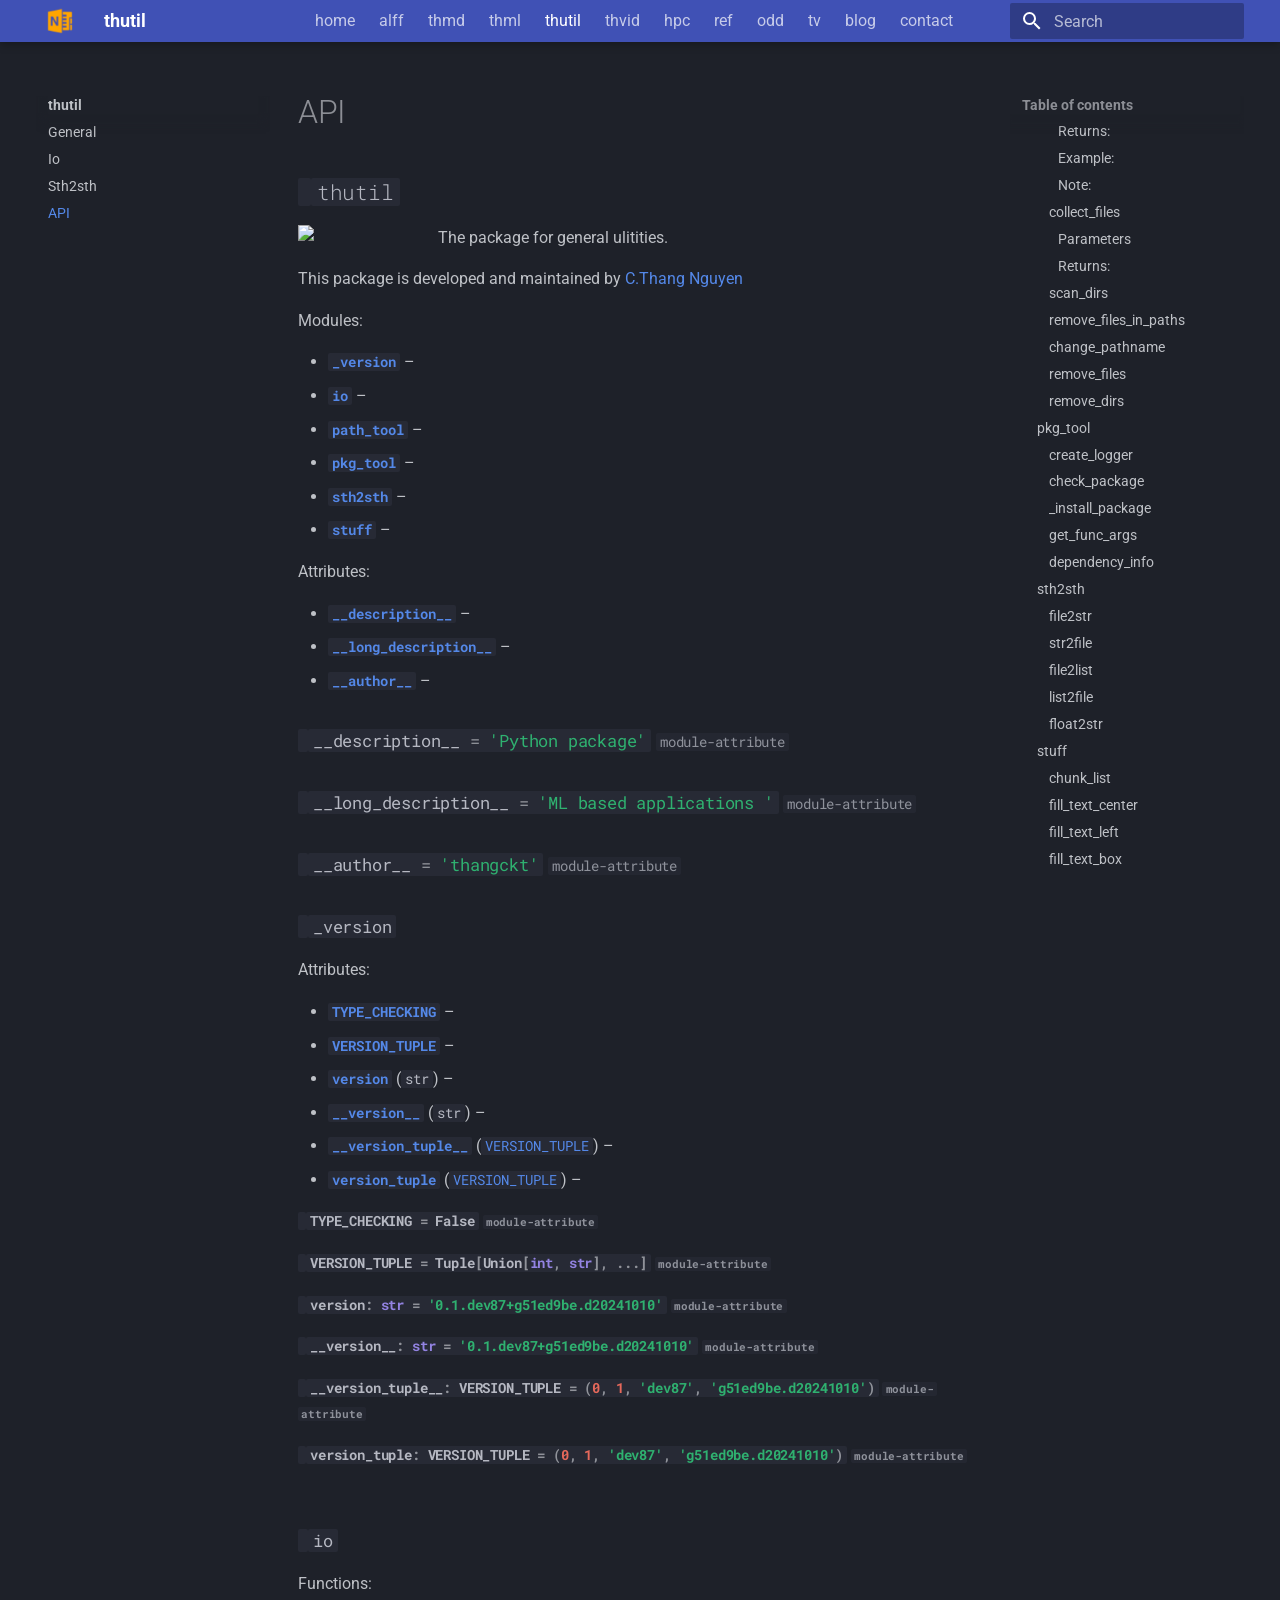
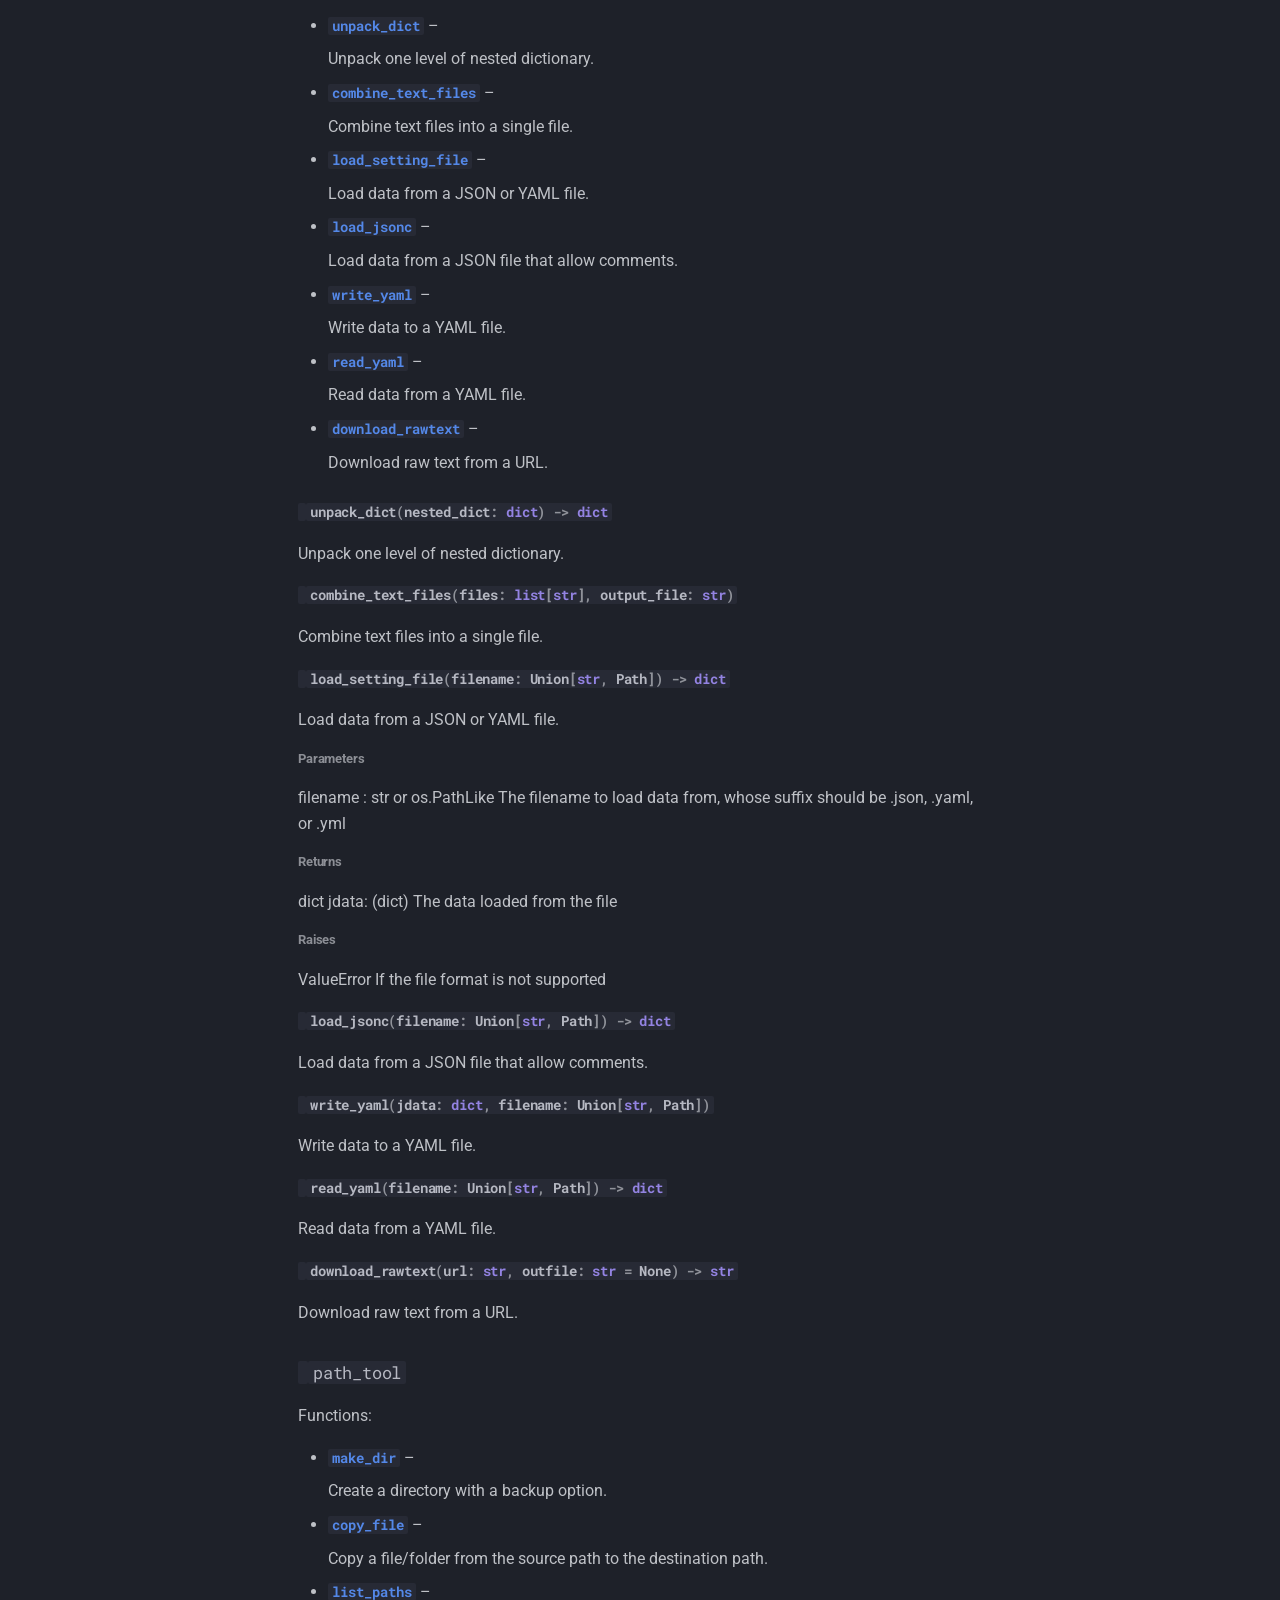
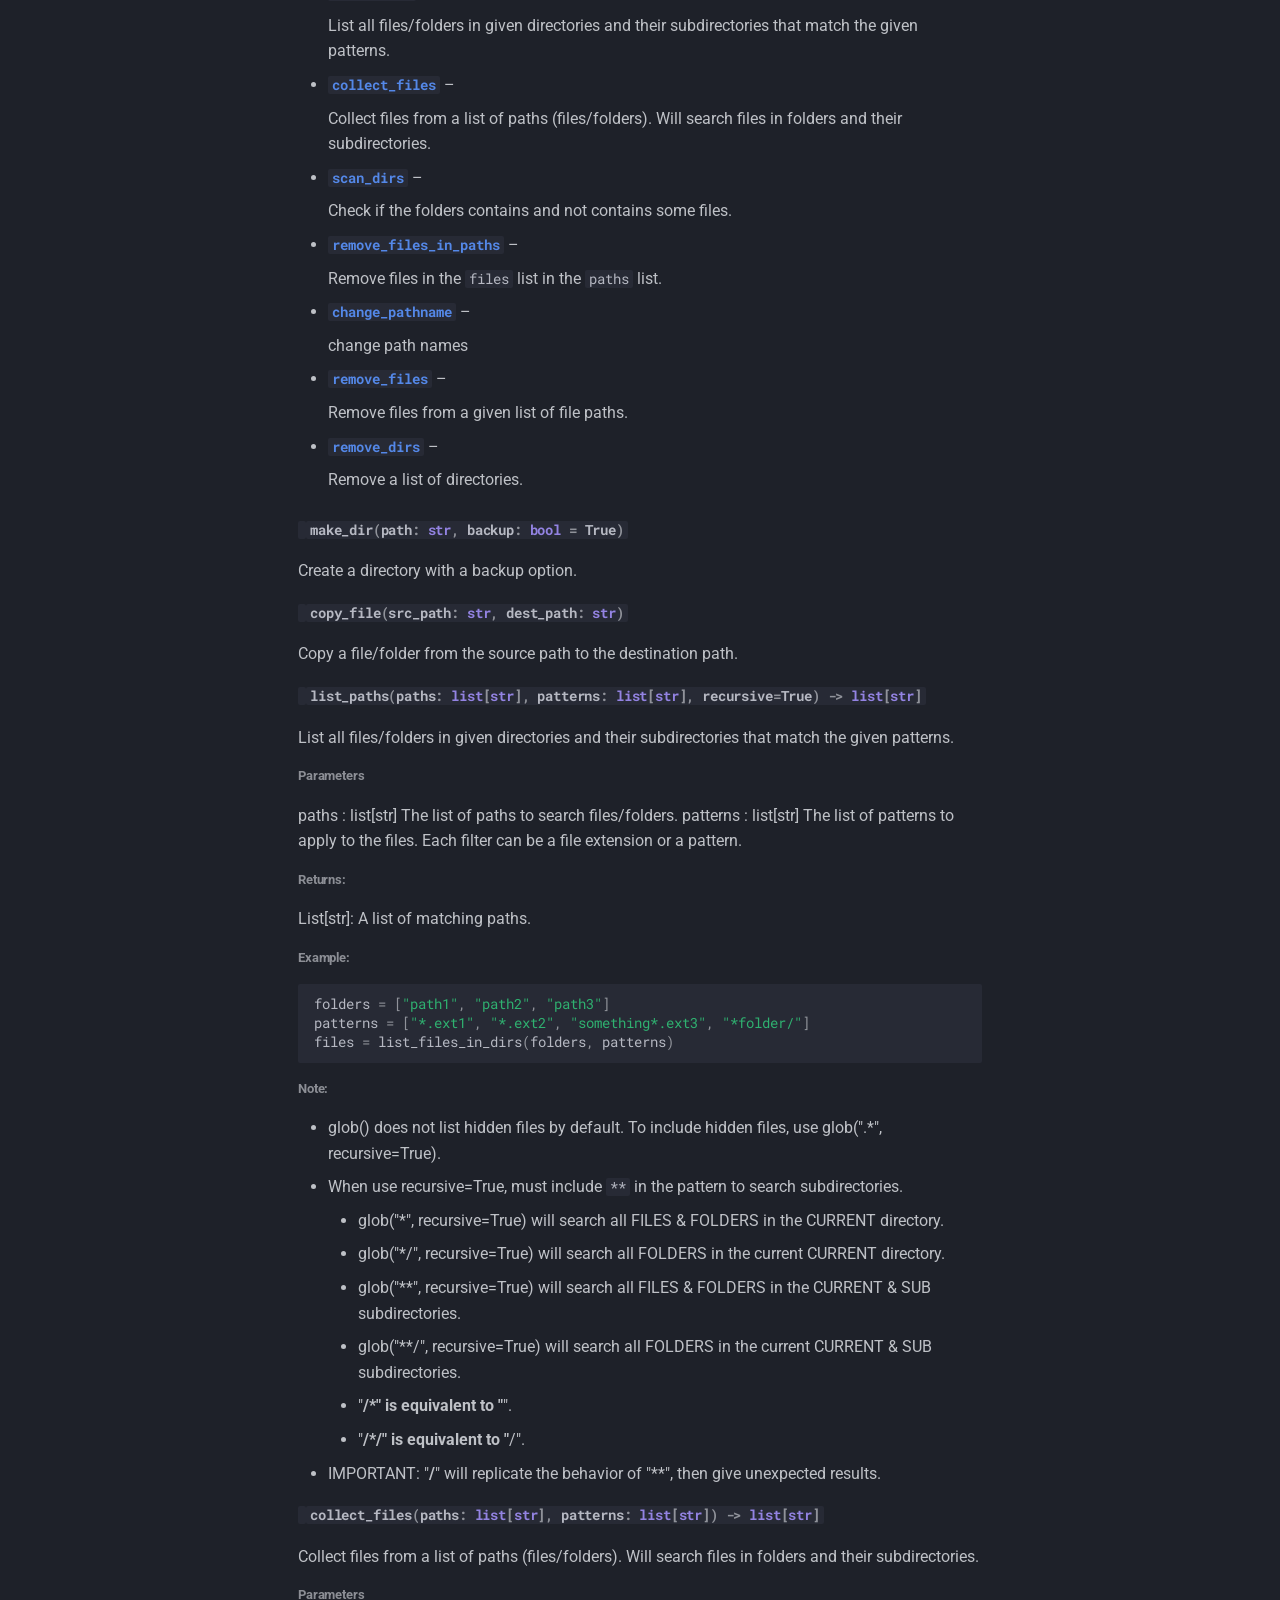
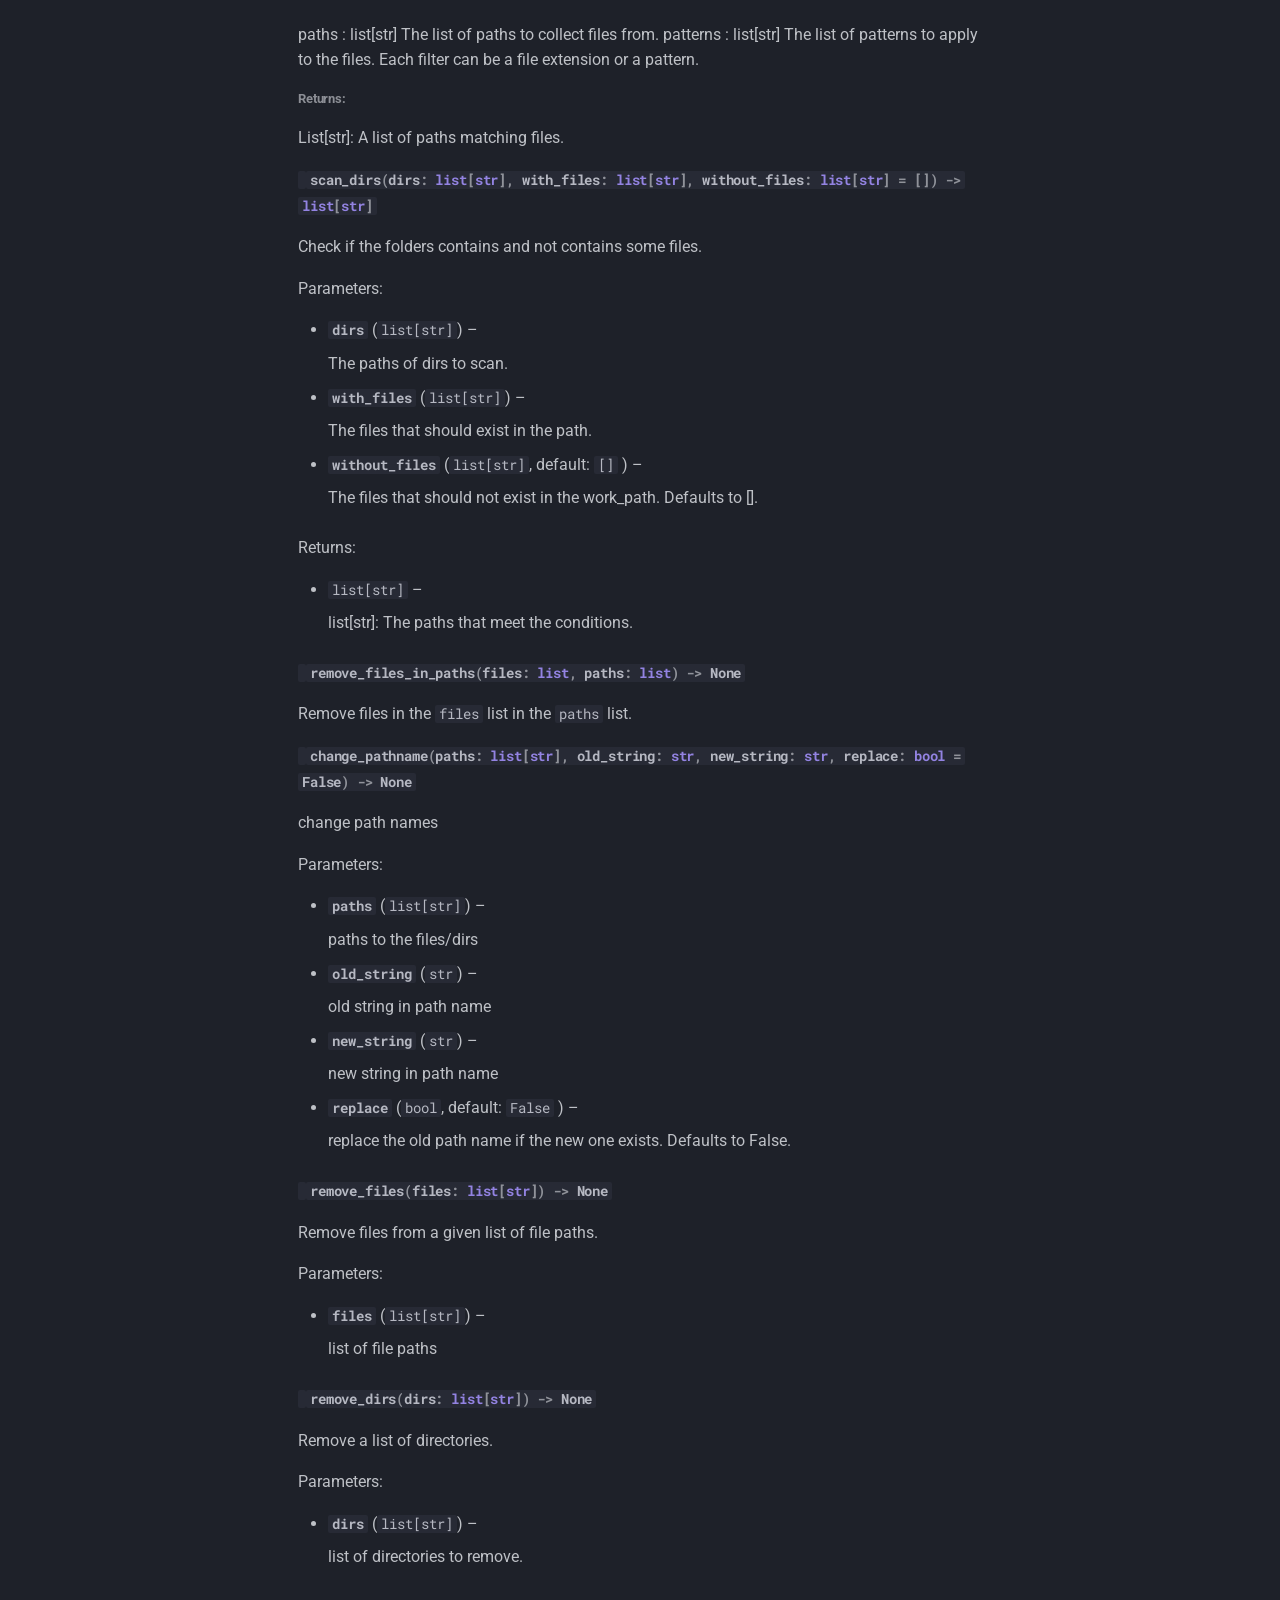
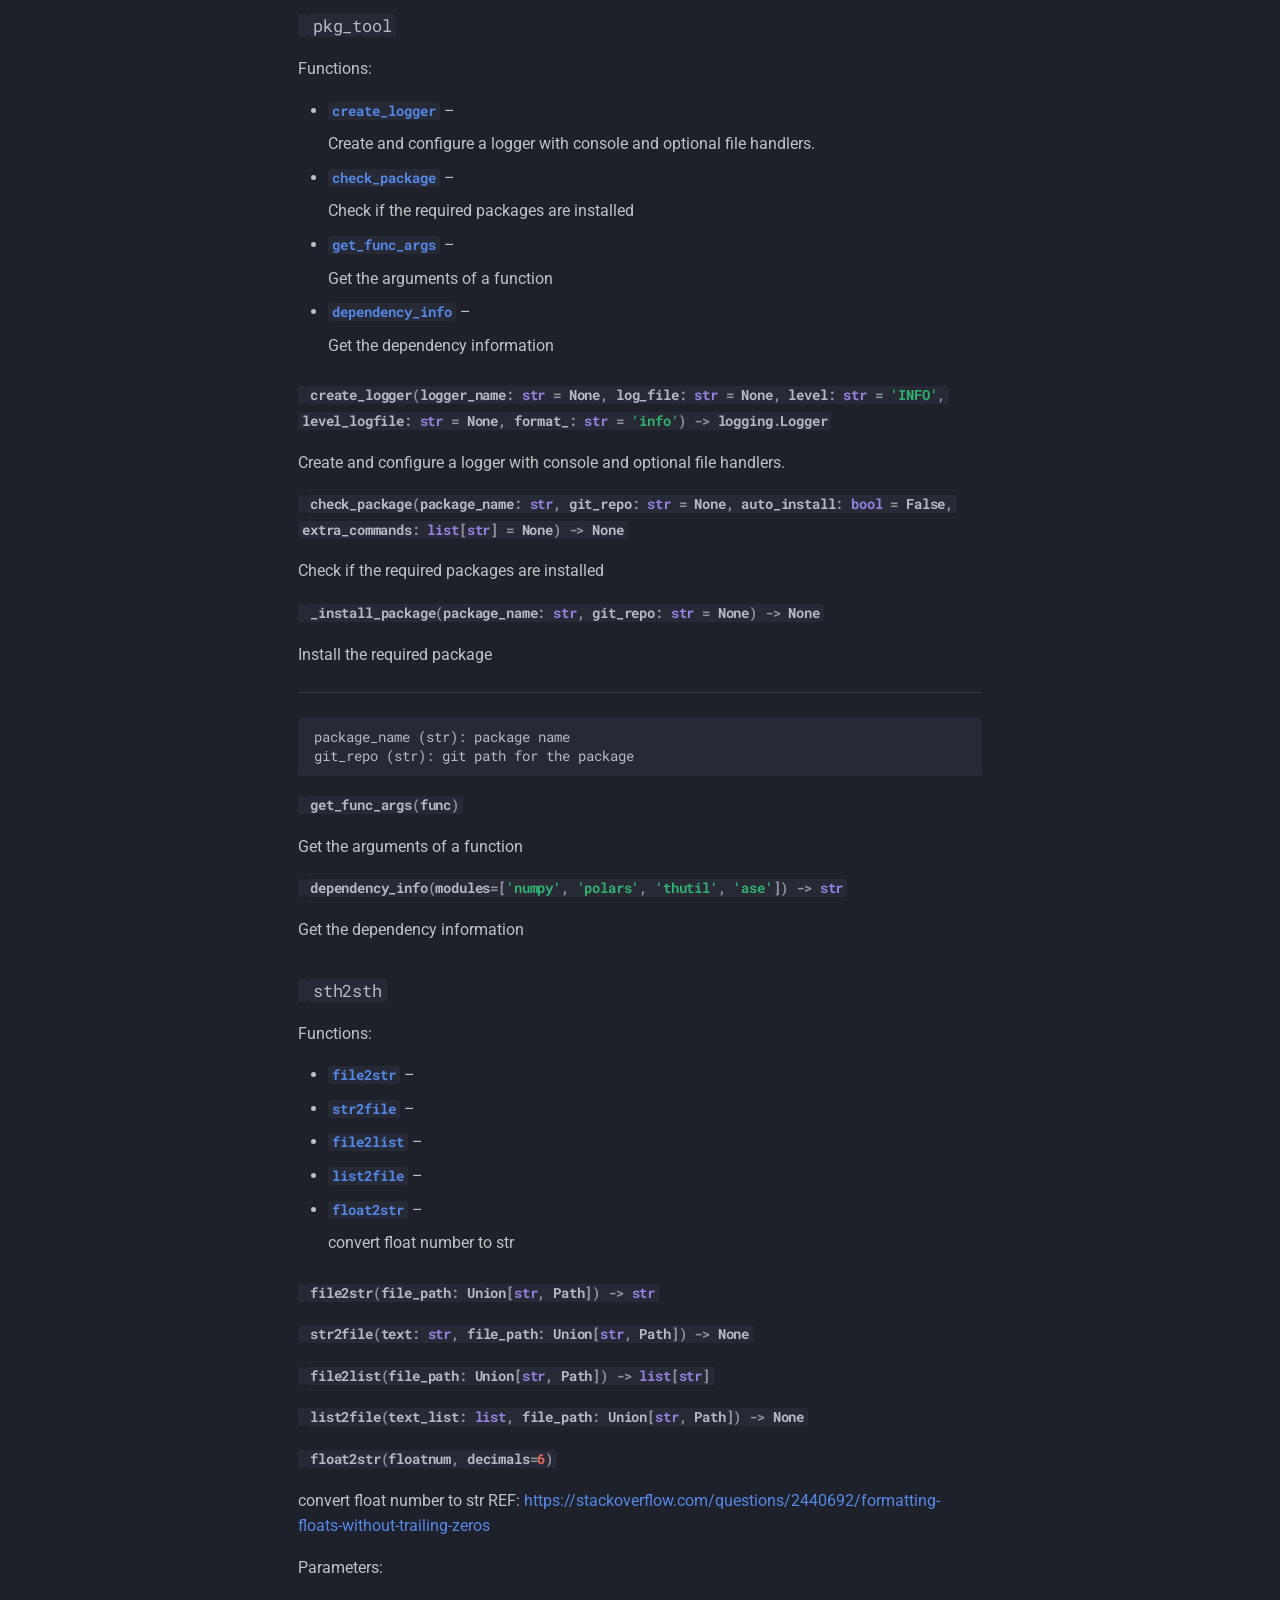
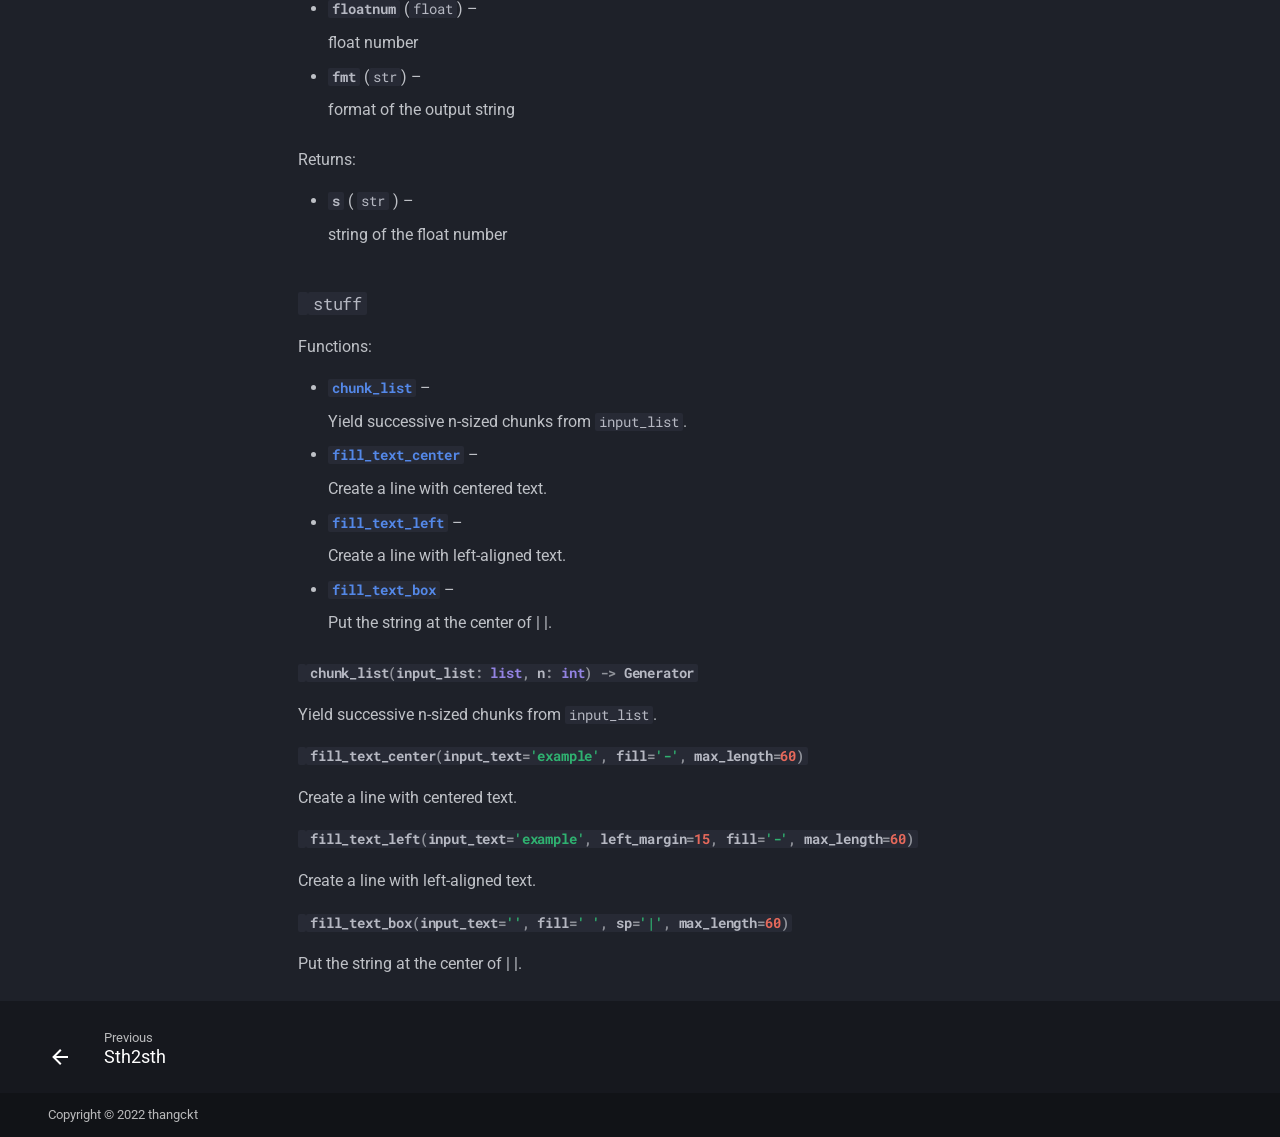
==== commit 72c34cd6: "Deployed b693d79 with MkDocs version: 1.6.1" ====
--- a/api/index.html
+++ b/api/index.html
@@ -1019,9 +1019,9 @@
 </li>
         
           <li class="md-nav__item">
-  <a href="#thutil.path_tool.scan_paths" class="md-nav__link">
-    <span class="md-ellipsis">
-      <code class="doc-symbol doc-symbol-toc doc-symbol-function"></code>&nbsp;scan_paths
+  <a href="#thutil.path_tool.scan_dirs" class="md-nav__link">
+    <span class="md-ellipsis">
+      <code class="doc-symbol doc-symbol-toc doc-symbol-function"></code>&nbsp;scan_dirs
     </span>
   </a>
   
@@ -1031,6 +1031,33 @@
   <a href="#thutil.path_tool.remove_files_in_paths" class="md-nav__link">
     <span class="md-ellipsis">
       <code class="doc-symbol doc-symbol-toc doc-symbol-function"></code>&nbsp;remove_files_in_paths
+    </span>
+  </a>
+  
+</li>
+        
+          <li class="md-nav__item">
+  <a href="#thutil.path_tool.change_pathname" class="md-nav__link">
+    <span class="md-ellipsis">
+      <code class="doc-symbol doc-symbol-toc doc-symbol-function"></code>&nbsp;change_pathname
+    </span>
+  </a>
+  
+</li>
+        
+          <li class="md-nav__item">
+  <a href="#thutil.path_tool.remove_files" class="md-nav__link">
+    <span class="md-ellipsis">
+      <code class="doc-symbol doc-symbol-toc doc-symbol-function"></code>&nbsp;remove_files
+    </span>
+  </a>
+  
+</li>
+        
+          <li class="md-nav__item">
+  <a href="#thutil.path_tool.remove_dirs" class="md-nav__link">
+    <span class="md-ellipsis">
+      <code class="doc-symbol doc-symbol-toc doc-symbol-function"></code>&nbsp;remove_dirs
     </span>
   </a>
   
@@ -1729,9 +1756,9 @@
 </li>
         
           <li class="md-nav__item">
-  <a href="#thutil.path_tool.scan_paths" class="md-nav__link">
-    <span class="md-ellipsis">
-      <code class="doc-symbol doc-symbol-toc doc-symbol-function"></code>&nbsp;scan_paths
+  <a href="#thutil.path_tool.scan_dirs" class="md-nav__link">
+    <span class="md-ellipsis">
+      <code class="doc-symbol doc-symbol-toc doc-symbol-function"></code>&nbsp;scan_dirs
     </span>
   </a>
   
@@ -1741,6 +1768,33 @@
   <a href="#thutil.path_tool.remove_files_in_paths" class="md-nav__link">
     <span class="md-ellipsis">
       <code class="doc-symbol doc-symbol-toc doc-symbol-function"></code>&nbsp;remove_files_in_paths
+    </span>
+  </a>
+  
+</li>
+        
+          <li class="md-nav__item">
+  <a href="#thutil.path_tool.change_pathname" class="md-nav__link">
+    <span class="md-ellipsis">
+      <code class="doc-symbol doc-symbol-toc doc-symbol-function"></code>&nbsp;change_pathname
+    </span>
+  </a>
+  
+</li>
+        
+          <li class="md-nav__item">
+  <a href="#thutil.path_tool.remove_files" class="md-nav__link">
+    <span class="md-ellipsis">
+      <code class="doc-symbol doc-symbol-toc doc-symbol-function"></code>&nbsp;remove_files
+    </span>
+  </a>
+  
+</li>
+        
+          <li class="md-nav__item">
+  <a href="#thutil.path_tool.remove_dirs" class="md-nav__link">
+    <span class="md-ellipsis">
+      <code class="doc-symbol doc-symbol-toc doc-symbol-function"></code>&nbsp;remove_dirs
     </span>
   </a>
   
@@ -2593,10 +2647,10 @@
             </div>
           </li>
           <li class="doc-section-item field-body">
-            <b><code><a class="autorefs autorefs-internal" title="thutil.path_tool.scan_paths" href="#thutil.path_tool.scan_paths">scan_paths</a></code></b>
+            <b><code><a class="autorefs autorefs-internal" title="thutil.path_tool.scan_dirs" href="#thutil.path_tool.scan_dirs">scan_dirs</a></code></b>
             –
             <div class="doc-md-description">
-              <p>Check if the paths contains and not contains some files.</p>
+              <p>Check if the folders contains and not contains some files.</p>
             </div>
           </li>
           <li class="doc-section-item field-body">
@@ -2604,6 +2658,27 @@
             –
             <div class="doc-md-description">
               <p>Remove files in the <code>files</code> list in the <code>paths</code> list.</p>
+            </div>
+          </li>
+          <li class="doc-section-item field-body">
+            <b><code><a class="autorefs autorefs-internal" title="thutil.path_tool.change_pathname" href="#thutil.path_tool.change_pathname">change_pathname</a></code></b>
+            –
+            <div class="doc-md-description">
+              <p>change path names</p>
+            </div>
+          </li>
+          <li class="doc-section-item field-body">
+            <b><code><a class="autorefs autorefs-internal" title="thutil.path_tool.remove_files" href="#thutil.path_tool.remove_files">remove_files</a></code></b>
+            –
+            <div class="doc-md-description">
+              <p>Remove files from a given list of file paths.</p>
+            </div>
+          </li>
+          <li class="doc-section-item field-body">
+            <b><code><a class="autorefs autorefs-internal" title="thutil.path_tool.remove_dirs" href="#thutil.path_tool.remove_dirs">remove_dirs</a></code></b>
+            –
+            <div class="doc-md-description">
+              <p>Remove a list of directories.</p>
             </div>
           </li>
     </ul>
@@ -2726,21 +2801,21 @@
 <div class="doc doc-object doc-function">
 
 
-<h4 id="thutil.path_tool.scan_paths" class="doc doc-heading">
-<code class="doc-symbol doc-symbol-heading doc-symbol-function"></code>            <code class="highlight language-python"><span class="n">scan_paths</span><span class="p">(</span><span class="n">paths</span><span class="p">:</span> <span class="nb">list</span><span class="p">[</span><span class="nb">str</span><span class="p">],</span> <span class="n">with_files</span><span class="p">:</span> <span class="nb">list</span><span class="p">[</span><span class="nb">str</span><span class="p">],</span> <span class="n">without_files</span><span class="p">:</span> <span class="nb">list</span><span class="p">[</span><span class="nb">str</span><span class="p">]</span> <span class="o">=</span> <span class="p">[])</span> <span class="o">-&gt;</span> <span class="nb">list</span><span class="p">[</span><span class="nb">str</span><span class="p">]</span></code>
-
-<a href="#thutil.path_tool.scan_paths" class="headerlink" title="Permanent link">&para;</a></h4>
-
-
-    <div class="doc doc-contents ">
-
-        <p>Check if the paths contains and not contains some files.</p>
+<h4 id="thutil.path_tool.scan_dirs" class="doc doc-heading">
+<code class="doc-symbol doc-symbol-heading doc-symbol-function"></code>            <code class="highlight language-python"><span class="n">scan_dirs</span><span class="p">(</span><span class="n">dirs</span><span class="p">:</span> <span class="nb">list</span><span class="p">[</span><span class="nb">str</span><span class="p">],</span> <span class="n">with_files</span><span class="p">:</span> <span class="nb">list</span><span class="p">[</span><span class="nb">str</span><span class="p">],</span> <span class="n">without_files</span><span class="p">:</span> <span class="nb">list</span><span class="p">[</span><span class="nb">str</span><span class="p">]</span> <span class="o">=</span> <span class="p">[])</span> <span class="o">-&gt;</span> <span class="nb">list</span><span class="p">[</span><span class="nb">str</span><span class="p">]</span></code>
+
+<a href="#thutil.path_tool.scan_dirs" class="headerlink" title="Permanent link">&para;</a></h4>
+
+
+    <div class="doc doc-contents ">
+
+        <p>Check if the folders contains and not contains some files.</p>
 
 
 <p><span class="doc-section-title">Parameters:</span></p>
     <ul>
         <li class="doc-section-item field-body">
-            <b><code>paths</code></b>
+            <b><code>dirs</code></b>
               (<code>list[str]</code>)
           –
           <div class="doc-md-description">
@@ -2795,6 +2870,122 @@
     <div class="doc doc-contents ">
 
         <p>Remove files in the <code>files</code> list in the <code>paths</code> list.</p>
+
+    </div>
+
+</div>
+
+<div class="doc doc-object doc-function">
+
+
+<h4 id="thutil.path_tool.change_pathname" class="doc doc-heading">
+<code class="doc-symbol doc-symbol-heading doc-symbol-function"></code>            <code class="highlight language-python"><span class="n">change_pathname</span><span class="p">(</span><span class="n">paths</span><span class="p">:</span> <span class="nb">list</span><span class="p">[</span><span class="nb">str</span><span class="p">],</span> <span class="n">old_string</span><span class="p">:</span> <span class="nb">str</span><span class="p">,</span> <span class="n">new_string</span><span class="p">:</span> <span class="nb">str</span><span class="p">,</span> <span class="n">replace</span><span class="p">:</span> <span class="nb">bool</span> <span class="o">=</span> <span class="kc">False</span><span class="p">)</span> <span class="o">-&gt;</span> <span class="kc">None</span></code>
+
+<a href="#thutil.path_tool.change_pathname" class="headerlink" title="Permanent link">&para;</a></h4>
+
+
+    <div class="doc doc-contents ">
+
+        <p>change path names</p>
+
+
+<p><span class="doc-section-title">Parameters:</span></p>
+    <ul>
+        <li class="doc-section-item field-body">
+            <b><code>paths</code></b>
+              (<code>list[str]</code>)
+          –
+          <div class="doc-md-description">
+            <p>paths to the files/dirs</p>
+          </div>
+        </li>
+        <li class="doc-section-item field-body">
+            <b><code>old_string</code></b>
+              (<code>str</code>)
+          –
+          <div class="doc-md-description">
+            <p>old string in path name</p>
+          </div>
+        </li>
+        <li class="doc-section-item field-body">
+            <b><code>new_string</code></b>
+              (<code>str</code>)
+          –
+          <div class="doc-md-description">
+            <p>new string in path name</p>
+          </div>
+        </li>
+        <li class="doc-section-item field-body">
+            <b><code>replace</code></b>
+              (<code>bool</code>, default:
+                  <code>False</code>
+)
+          –
+          <div class="doc-md-description">
+            <p>replace the old path name if the new one exists. Defaults to False.</p>
+          </div>
+        </li>
+    </ul>
+
+    </div>
+
+</div>
+
+<div class="doc doc-object doc-function">
+
+
+<h4 id="thutil.path_tool.remove_files" class="doc doc-heading">
+<code class="doc-symbol doc-symbol-heading doc-symbol-function"></code>            <code class="highlight language-python"><span class="n">remove_files</span><span class="p">(</span><span class="n">files</span><span class="p">:</span> <span class="nb">list</span><span class="p">[</span><span class="nb">str</span><span class="p">])</span> <span class="o">-&gt;</span> <span class="kc">None</span></code>
+
+<a href="#thutil.path_tool.remove_files" class="headerlink" title="Permanent link">&para;</a></h4>
+
+
+    <div class="doc doc-contents ">
+
+        <p>Remove files from a given list of file paths.</p>
+
+
+<p><span class="doc-section-title">Parameters:</span></p>
+    <ul>
+        <li class="doc-section-item field-body">
+            <b><code>files</code></b>
+              (<code>list[str]</code>)
+          –
+          <div class="doc-md-description">
+            <p>list of file paths</p>
+          </div>
+        </li>
+    </ul>
+
+    </div>
+
+</div>
+
+<div class="doc doc-object doc-function">
+
+
+<h4 id="thutil.path_tool.remove_dirs" class="doc doc-heading">
+<code class="doc-symbol doc-symbol-heading doc-symbol-function"></code>            <code class="highlight language-python"><span class="n">remove_dirs</span><span class="p">(</span><span class="n">dirs</span><span class="p">:</span> <span class="nb">list</span><span class="p">[</span><span class="nb">str</span><span class="p">])</span> <span class="o">-&gt;</span> <span class="kc">None</span></code>
+
+<a href="#thutil.path_tool.remove_dirs" class="headerlink" title="Permanent link">&para;</a></h4>
+
+
+    <div class="doc doc-contents ">
+
+        <p>Remove a list of directories.</p>
+
+
+<p><span class="doc-section-title">Parameters:</span></p>
+    <ul>
+        <li class="doc-section-item field-body">
+            <b><code>dirs</code></b>
+              (<code>list[str]</code>)
+          –
+          <div class="doc-md-description">
+            <p>list of directories to remove.</p>
+          </div>
+        </li>
+    </ul>
 
     </div>
 
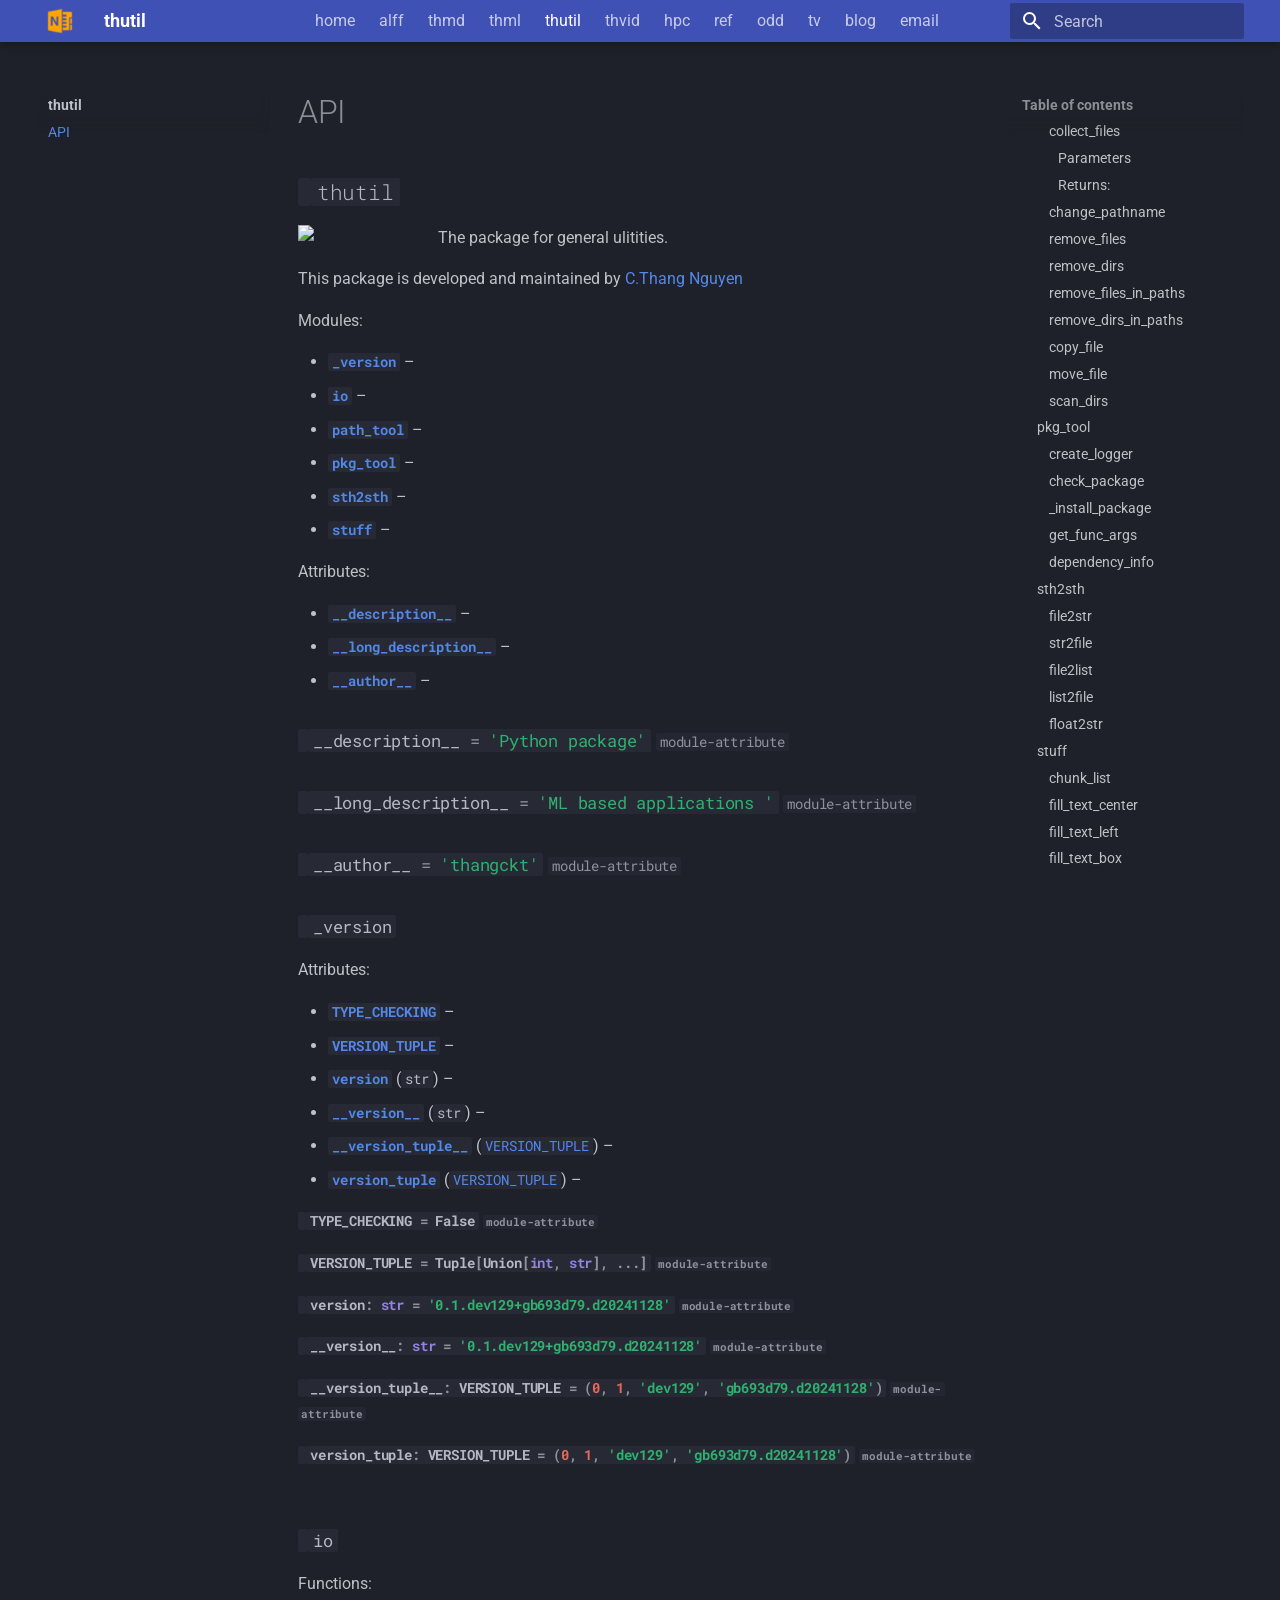
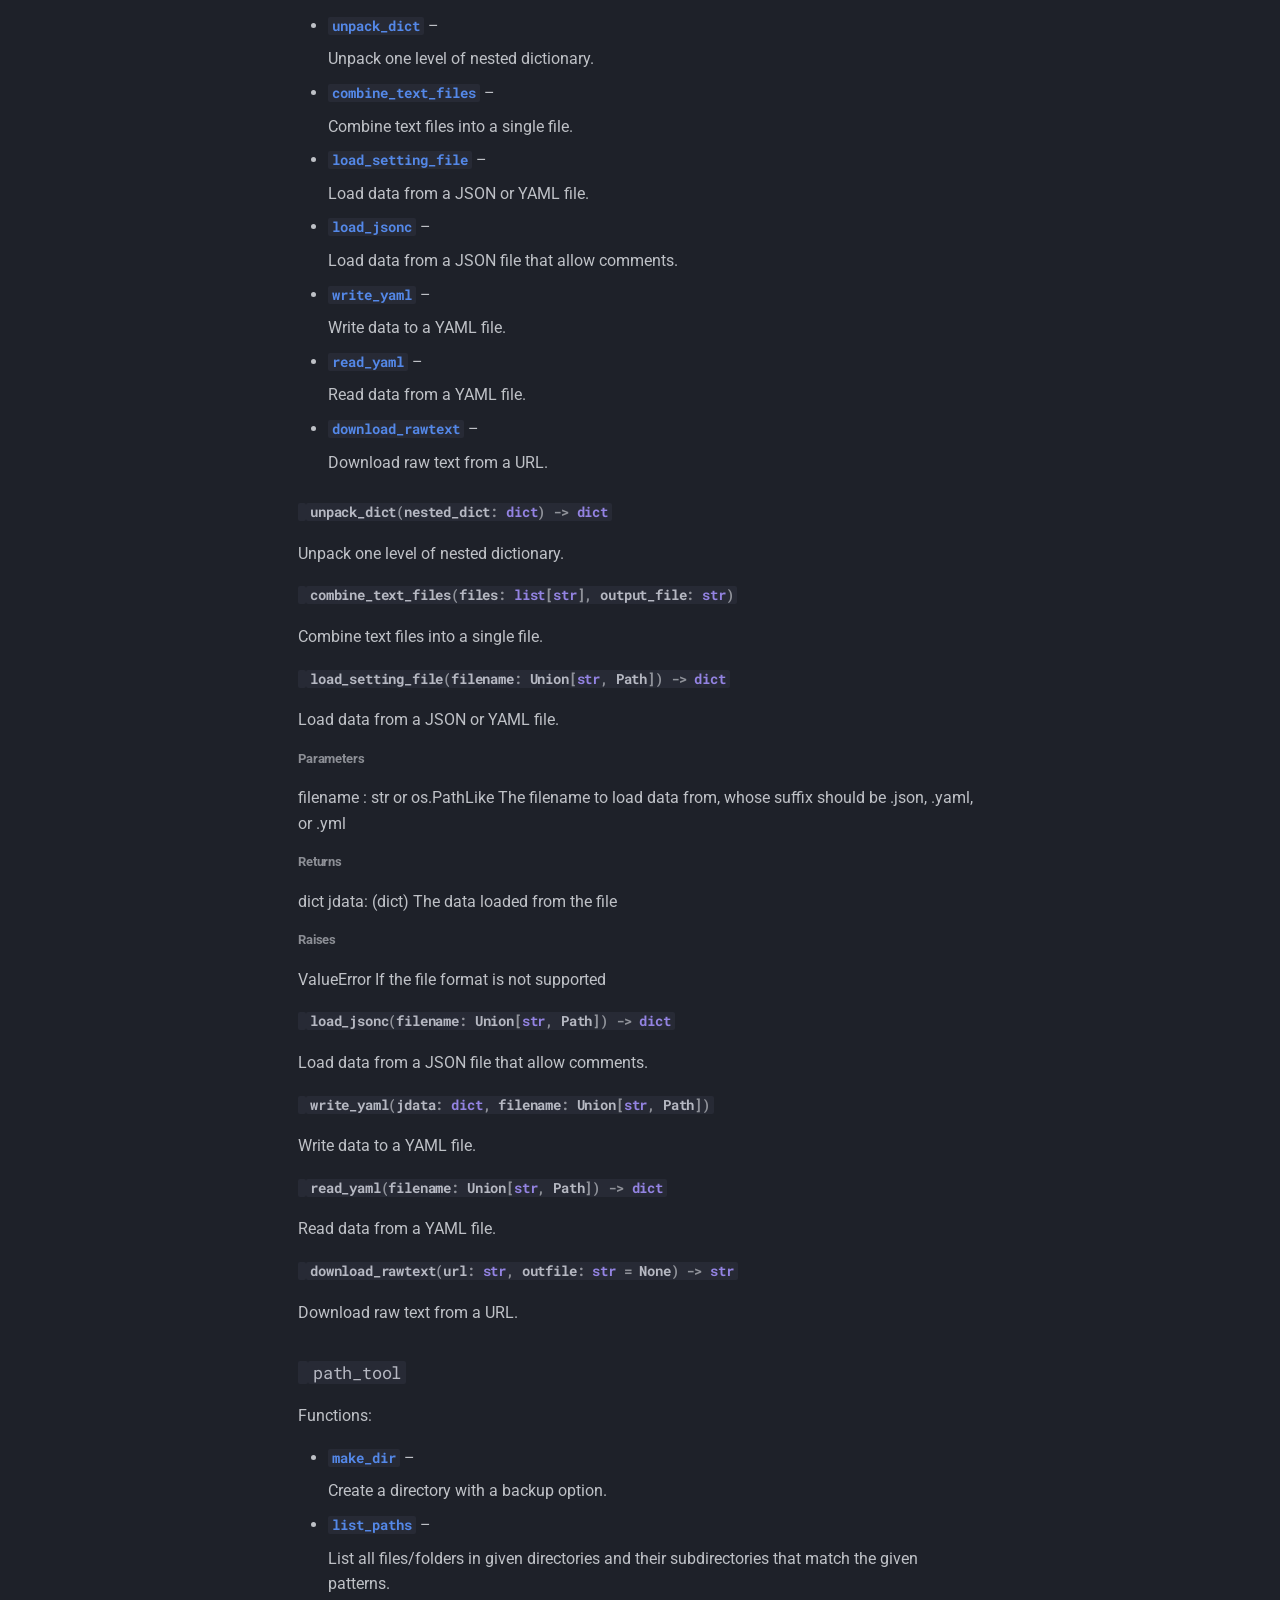
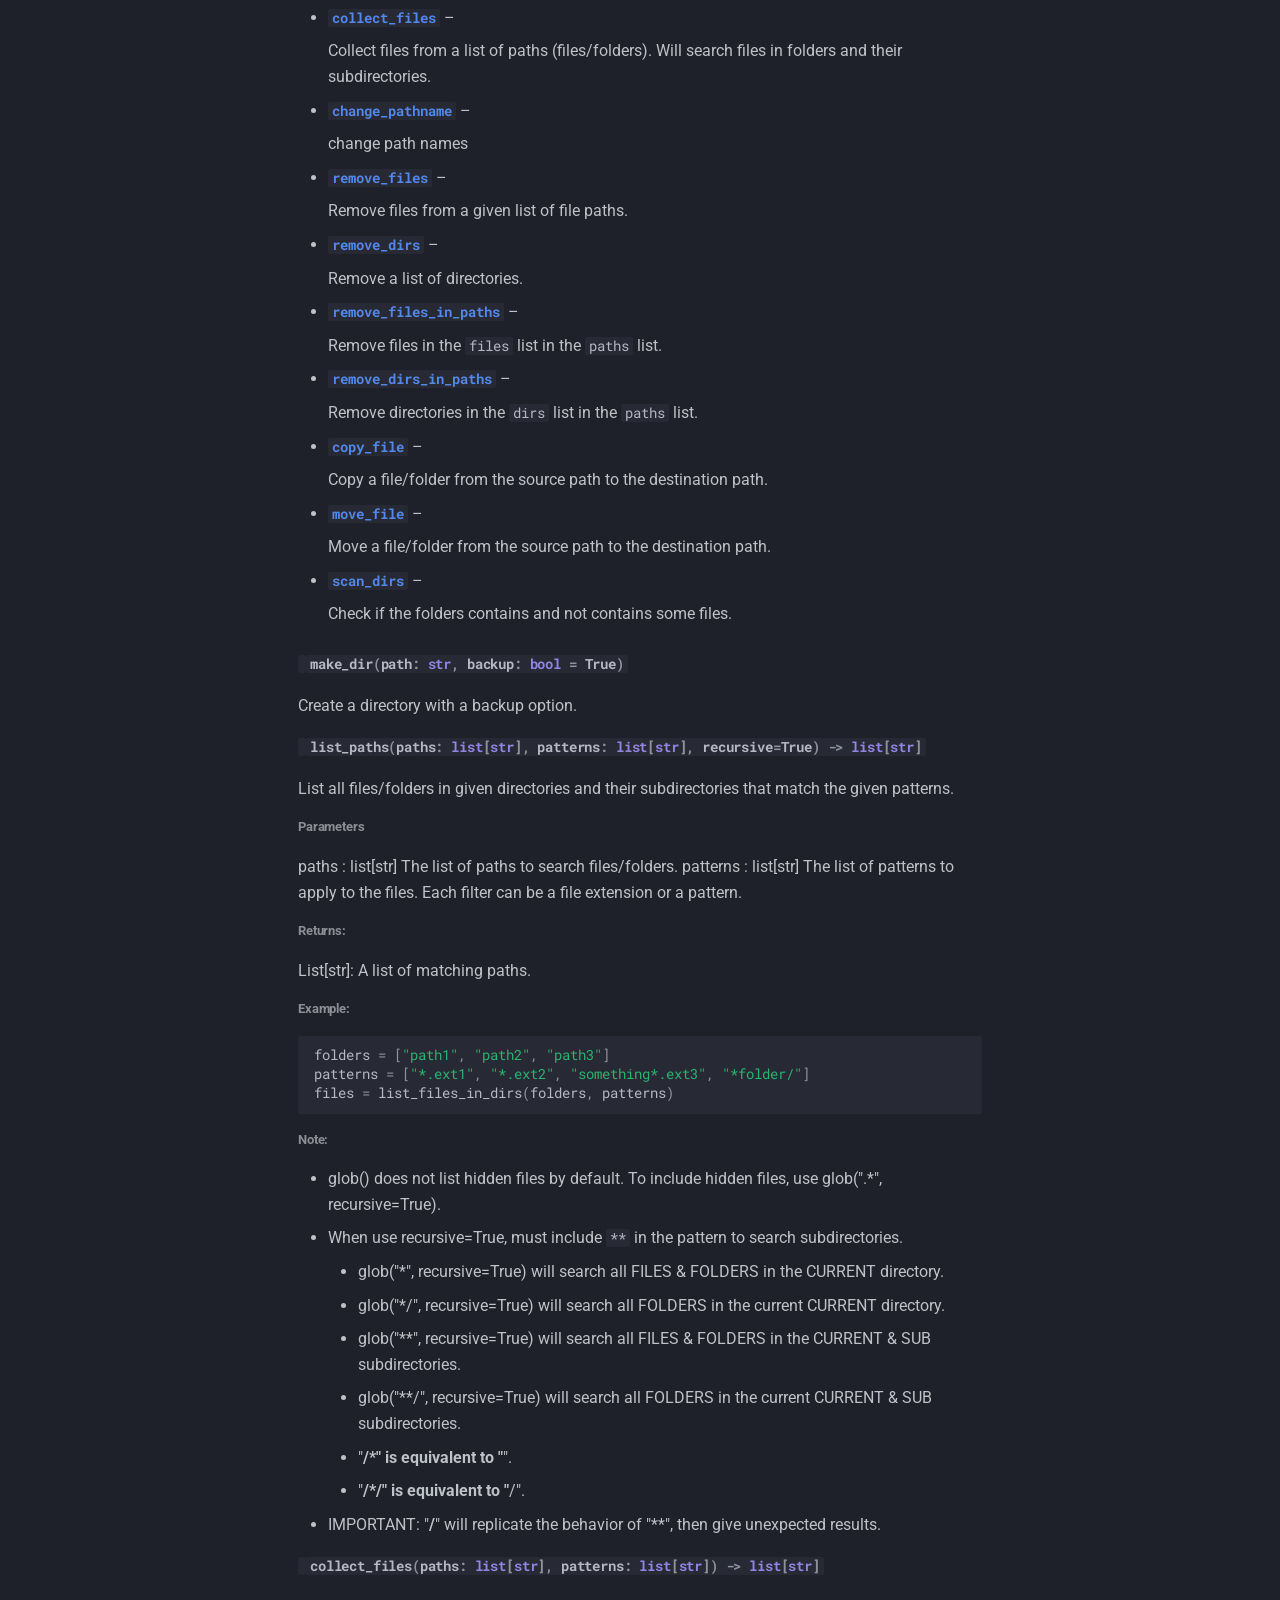
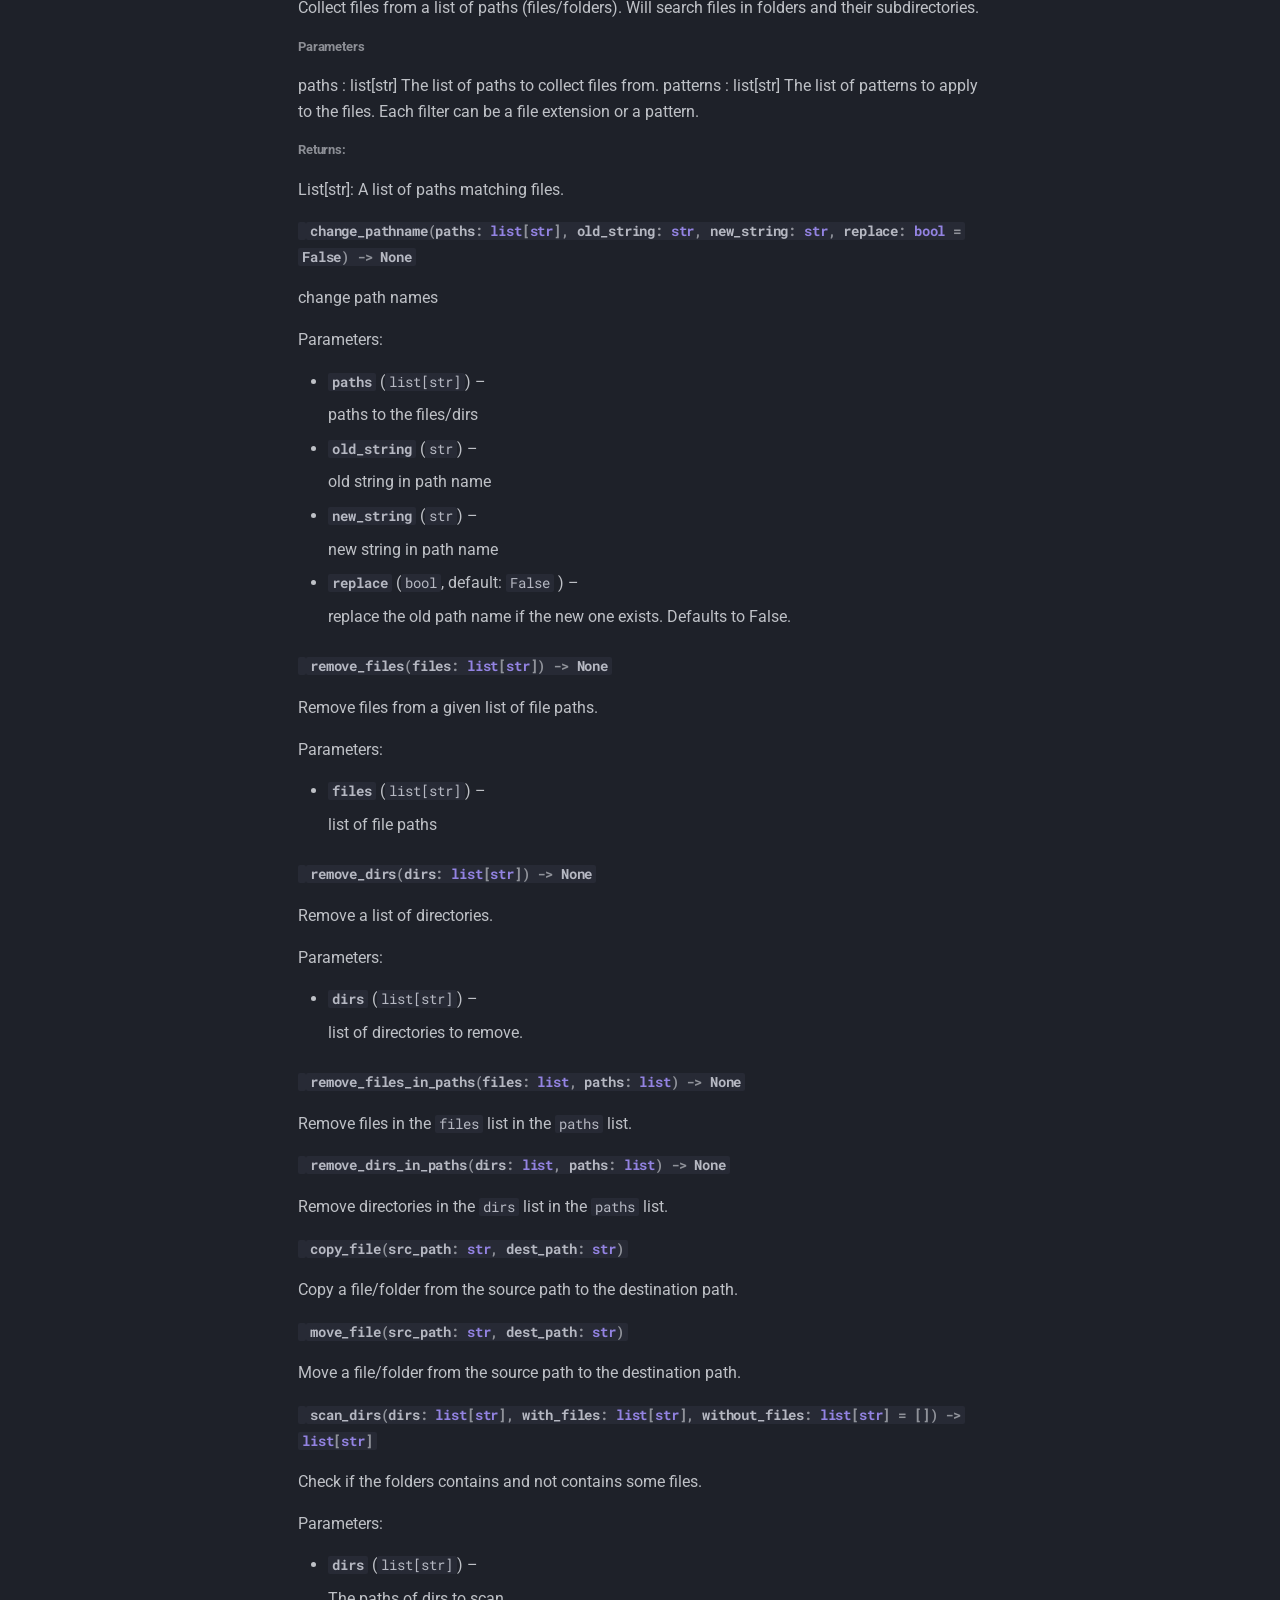
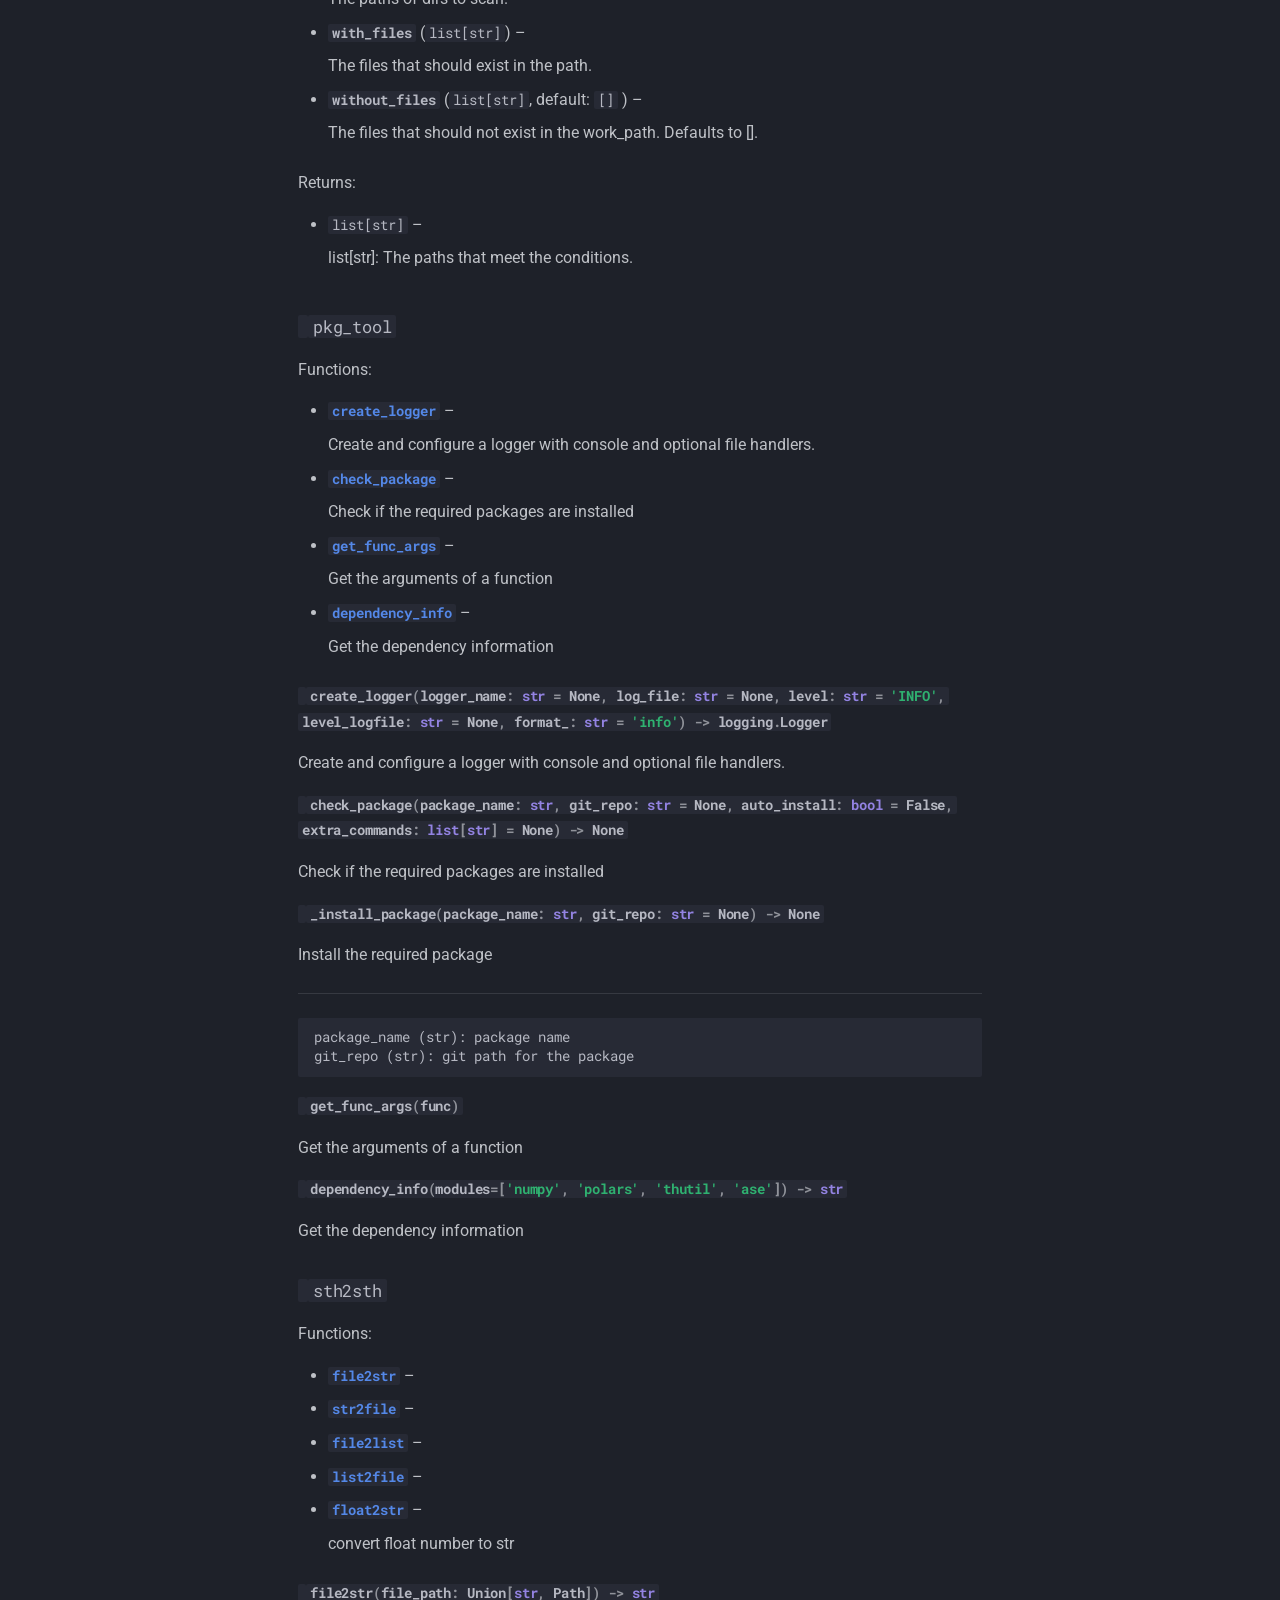
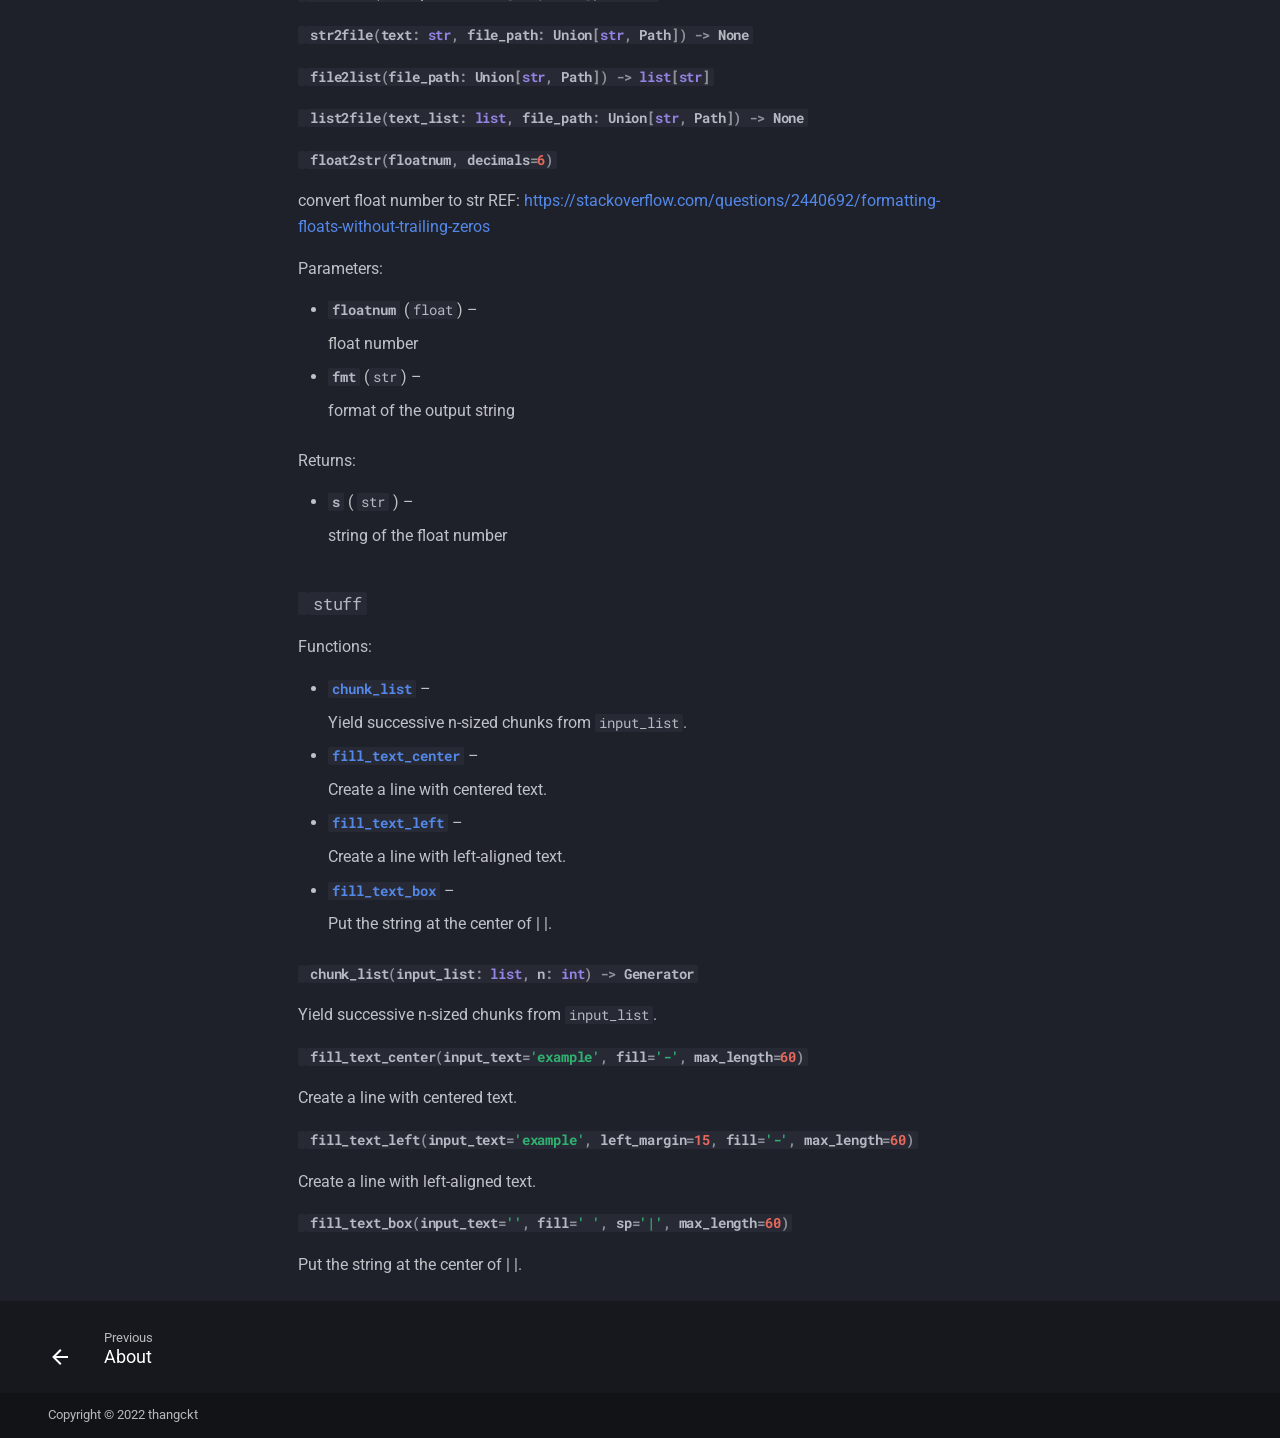
==== commit 5269cfa8: "Deployed 656a2e9 with MkDocs version: 1.6.1" ====
--- a/api/index.html
+++ b/api/index.html
@@ -11,7 +11,7 @@
       
       
       
-        <link rel="prev" href="../sth2sth/">
+        <link rel="prev" href="..">
       
       
       
@@ -330,12 +330,12 @@
   
   
     <li class="md-tabs__item">
-      <a href="http://thang.eu.org/contact" class="md-tabs__link">
-        
-  
-    
-  
-  contact
+      <a href="http://thang.eu.org/email" class="md-tabs__link">
+        
+  
+    
+  
+  email
 
       </a>
     </li>
@@ -520,12 +520,6 @@
       
         
           
-        
-      
-        
-      
-        
-      
         
       
         
@@ -578,69 +572,6 @@
                 
   
   
-  
-  
-    <li class="md-nav__item">
-      <a href="../general/" class="md-nav__link">
-        
-  
-  <span class="md-ellipsis">
-    General
-  </span>
-  
-
-      </a>
-    </li>
-  
-
-              
-            
-              
-                
-  
-  
-  
-  
-    <li class="md-nav__item">
-      <a href="../io/" class="md-nav__link">
-        
-  
-  <span class="md-ellipsis">
-    Io
-  </span>
-  
-
-      </a>
-    </li>
-  
-
-              
-            
-              
-                
-  
-  
-  
-  
-    <li class="md-nav__item">
-      <a href="../sth2sth/" class="md-nav__link">
-        
-  
-  <span class="md-ellipsis">
-    Sth2sth
-  </span>
-  
-
-      </a>
-    </li>
-  
-
-              
-            
-              
-                
-  
-  
     
   
   
@@ -926,15 +857,6 @@
 </li>
         
           <li class="md-nav__item">
-  <a href="#thutil.path_tool.copy_file" class="md-nav__link">
-    <span class="md-ellipsis">
-      <code class="doc-symbol doc-symbol-toc doc-symbol-function"></code>&nbsp;copy_file
-    </span>
-  </a>
-  
-</li>
-        
-          <li class="md-nav__item">
   <a href="#thutil.path_tool.list_paths" class="md-nav__link">
     <span class="md-ellipsis">
       <code class="doc-symbol doc-symbol-toc doc-symbol-function"></code>&nbsp;list_paths
@@ -1019,45 +941,72 @@
 </li>
         
           <li class="md-nav__item">
+  <a href="#thutil.path_tool.change_pathname" class="md-nav__link">
+    <span class="md-ellipsis">
+      <code class="doc-symbol doc-symbol-toc doc-symbol-function"></code>&nbsp;change_pathname
+    </span>
+  </a>
+  
+</li>
+        
+          <li class="md-nav__item">
+  <a href="#thutil.path_tool.remove_files" class="md-nav__link">
+    <span class="md-ellipsis">
+      <code class="doc-symbol doc-symbol-toc doc-symbol-function"></code>&nbsp;remove_files
+    </span>
+  </a>
+  
+</li>
+        
+          <li class="md-nav__item">
+  <a href="#thutil.path_tool.remove_dirs" class="md-nav__link">
+    <span class="md-ellipsis">
+      <code class="doc-symbol doc-symbol-toc doc-symbol-function"></code>&nbsp;remove_dirs
+    </span>
+  </a>
+  
+</li>
+        
+          <li class="md-nav__item">
+  <a href="#thutil.path_tool.remove_files_in_paths" class="md-nav__link">
+    <span class="md-ellipsis">
+      <code class="doc-symbol doc-symbol-toc doc-symbol-function"></code>&nbsp;remove_files_in_paths
+    </span>
+  </a>
+  
+</li>
+        
+          <li class="md-nav__item">
+  <a href="#thutil.path_tool.remove_dirs_in_paths" class="md-nav__link">
+    <span class="md-ellipsis">
+      <code class="doc-symbol doc-symbol-toc doc-symbol-function"></code>&nbsp;remove_dirs_in_paths
+    </span>
+  </a>
+  
+</li>
+        
+          <li class="md-nav__item">
+  <a href="#thutil.path_tool.copy_file" class="md-nav__link">
+    <span class="md-ellipsis">
+      <code class="doc-symbol doc-symbol-toc doc-symbol-function"></code>&nbsp;copy_file
+    </span>
+  </a>
+  
+</li>
+        
+          <li class="md-nav__item">
+  <a href="#thutil.path_tool.move_file" class="md-nav__link">
+    <span class="md-ellipsis">
+      <code class="doc-symbol doc-symbol-toc doc-symbol-function"></code>&nbsp;move_file
+    </span>
+  </a>
+  
+</li>
+        
+          <li class="md-nav__item">
   <a href="#thutil.path_tool.scan_dirs" class="md-nav__link">
     <span class="md-ellipsis">
       <code class="doc-symbol doc-symbol-toc doc-symbol-function"></code>&nbsp;scan_dirs
-    </span>
-  </a>
-  
-</li>
-        
-          <li class="md-nav__item">
-  <a href="#thutil.path_tool.remove_files_in_paths" class="md-nav__link">
-    <span class="md-ellipsis">
-      <code class="doc-symbol doc-symbol-toc doc-symbol-function"></code>&nbsp;remove_files_in_paths
-    </span>
-  </a>
-  
-</li>
-        
-          <li class="md-nav__item">
-  <a href="#thutil.path_tool.change_pathname" class="md-nav__link">
-    <span class="md-ellipsis">
-      <code class="doc-symbol doc-symbol-toc doc-symbol-function"></code>&nbsp;change_pathname
-    </span>
-  </a>
-  
-</li>
-        
-          <li class="md-nav__item">
-  <a href="#thutil.path_tool.remove_files" class="md-nav__link">
-    <span class="md-ellipsis">
-      <code class="doc-symbol doc-symbol-toc doc-symbol-function"></code>&nbsp;remove_files
-    </span>
-  </a>
-  
-</li>
-        
-          <li class="md-nav__item">
-  <a href="#thutil.path_tool.remove_dirs" class="md-nav__link">
-    <span class="md-ellipsis">
-      <code class="doc-symbol doc-symbol-toc doc-symbol-function"></code>&nbsp;remove_dirs
     </span>
   </a>
   
@@ -1387,11 +1336,11 @@
   
   
     <li class="md-nav__item">
-      <a href="http://thang.eu.org/contact" class="md-nav__link">
+      <a href="http://thang.eu.org/email" class="md-nav__link">
         
   
   <span class="md-ellipsis">
-    contact
+    email
   </span>
   
 
@@ -1663,15 +1612,6 @@
 </li>
         
           <li class="md-nav__item">
-  <a href="#thutil.path_tool.copy_file" class="md-nav__link">
-    <span class="md-ellipsis">
-      <code class="doc-symbol doc-symbol-toc doc-symbol-function"></code>&nbsp;copy_file
-    </span>
-  </a>
-  
-</li>
-        
-          <li class="md-nav__item">
   <a href="#thutil.path_tool.list_paths" class="md-nav__link">
     <span class="md-ellipsis">
       <code class="doc-symbol doc-symbol-toc doc-symbol-function"></code>&nbsp;list_paths
@@ -1756,45 +1696,72 @@
 </li>
         
           <li class="md-nav__item">
+  <a href="#thutil.path_tool.change_pathname" class="md-nav__link">
+    <span class="md-ellipsis">
+      <code class="doc-symbol doc-symbol-toc doc-symbol-function"></code>&nbsp;change_pathname
+    </span>
+  </a>
+  
+</li>
+        
+          <li class="md-nav__item">
+  <a href="#thutil.path_tool.remove_files" class="md-nav__link">
+    <span class="md-ellipsis">
+      <code class="doc-symbol doc-symbol-toc doc-symbol-function"></code>&nbsp;remove_files
+    </span>
+  </a>
+  
+</li>
+        
+          <li class="md-nav__item">
+  <a href="#thutil.path_tool.remove_dirs" class="md-nav__link">
+    <span class="md-ellipsis">
+      <code class="doc-symbol doc-symbol-toc doc-symbol-function"></code>&nbsp;remove_dirs
+    </span>
+  </a>
+  
+</li>
+        
+          <li class="md-nav__item">
+  <a href="#thutil.path_tool.remove_files_in_paths" class="md-nav__link">
+    <span class="md-ellipsis">
+      <code class="doc-symbol doc-symbol-toc doc-symbol-function"></code>&nbsp;remove_files_in_paths
+    </span>
+  </a>
+  
+</li>
+        
+          <li class="md-nav__item">
+  <a href="#thutil.path_tool.remove_dirs_in_paths" class="md-nav__link">
+    <span class="md-ellipsis">
+      <code class="doc-symbol doc-symbol-toc doc-symbol-function"></code>&nbsp;remove_dirs_in_paths
+    </span>
+  </a>
+  
+</li>
+        
+          <li class="md-nav__item">
+  <a href="#thutil.path_tool.copy_file" class="md-nav__link">
+    <span class="md-ellipsis">
+      <code class="doc-symbol doc-symbol-toc doc-symbol-function"></code>&nbsp;copy_file
+    </span>
+  </a>
+  
+</li>
+        
+          <li class="md-nav__item">
+  <a href="#thutil.path_tool.move_file" class="md-nav__link">
+    <span class="md-ellipsis">
+      <code class="doc-symbol doc-symbol-toc doc-symbol-function"></code>&nbsp;move_file
+    </span>
+  </a>
+  
+</li>
+        
+          <li class="md-nav__item">
   <a href="#thutil.path_tool.scan_dirs" class="md-nav__link">
     <span class="md-ellipsis">
       <code class="doc-symbol doc-symbol-toc doc-symbol-function"></code>&nbsp;scan_dirs
-    </span>
-  </a>
-  
-</li>
-        
-          <li class="md-nav__item">
-  <a href="#thutil.path_tool.remove_files_in_paths" class="md-nav__link">
-    <span class="md-ellipsis">
-      <code class="doc-symbol doc-symbol-toc doc-symbol-function"></code>&nbsp;remove_files_in_paths
-    </span>
-  </a>
-  
-</li>
-        
-          <li class="md-nav__item">
-  <a href="#thutil.path_tool.change_pathname" class="md-nav__link">
-    <span class="md-ellipsis">
-      <code class="doc-symbol doc-symbol-toc doc-symbol-function"></code>&nbsp;change_pathname
-    </span>
-  </a>
-  
-</li>
-        
-          <li class="md-nav__item">
-  <a href="#thutil.path_tool.remove_files" class="md-nav__link">
-    <span class="md-ellipsis">
-      <code class="doc-symbol doc-symbol-toc doc-symbol-function"></code>&nbsp;remove_files
-    </span>
-  </a>
-  
-</li>
-        
-          <li class="md-nav__item">
-  <a href="#thutil.path_tool.remove_dirs" class="md-nav__link">
-    <span class="md-ellipsis">
-      <code class="doc-symbol doc-symbol-toc doc-symbol-function"></code>&nbsp;remove_dirs
     </span>
   </a>
   
@@ -2292,7 +2259,7 @@
 
 
 <h4 id="thutil._version.version" class="doc doc-heading">
-<code class="doc-symbol doc-symbol-heading doc-symbol-attribute"></code>            <code class="highlight language-python"><span class="n">version</span><span class="p">:</span> <span class="nb">str</span> <span class="o">=</span> <span class="s1">&#39;0.1.dev87+g51ed9be.d20241010&#39;</span></code>
+<code class="doc-symbol doc-symbol-heading doc-symbol-attribute"></code>            <code class="highlight language-python"><span class="n">version</span><span class="p">:</span> <span class="nb">str</span> <span class="o">=</span> <span class="s1">&#39;0.1.dev129+gb693d79.d20241128&#39;</span></code>
 
   <span class="doc doc-labels">
       <small class="doc doc-label doc-label-module-attribute"><code>module-attribute</code></small>
@@ -2311,7 +2278,7 @@
 
 
 <h4 id="thutil._version.__version__" class="doc doc-heading">
-<code class="doc-symbol doc-symbol-heading doc-symbol-attribute"></code>            <code class="highlight language-python"><span class="n">__version__</span><span class="p">:</span> <span class="nb">str</span> <span class="o">=</span> <span class="s1">&#39;0.1.dev87+g51ed9be.d20241010&#39;</span></code>
+<code class="doc-symbol doc-symbol-heading doc-symbol-attribute"></code>            <code class="highlight language-python"><span class="n">__version__</span><span class="p">:</span> <span class="nb">str</span> <span class="o">=</span> <span class="s1">&#39;0.1.dev129+gb693d79.d20241128&#39;</span></code>
 
   <span class="doc doc-labels">
       <small class="doc doc-label doc-label-module-attribute"><code>module-attribute</code></small>
@@ -2330,7 +2297,7 @@
 
 
 <h4 id="thutil._version.__version_tuple__" class="doc doc-heading">
-<code class="doc-symbol doc-symbol-heading doc-symbol-attribute"></code>            <code class="highlight language-python"><span class="n">__version_tuple__</span><span class="p">:</span> <span class="n">VERSION_TUPLE</span> <span class="o">=</span> <span class="p">(</span><span class="mi">0</span><span class="p">,</span> <span class="mi">1</span><span class="p">,</span> <span class="s1">&#39;dev87&#39;</span><span class="p">,</span> <span class="s1">&#39;g51ed9be.d20241010&#39;</span><span class="p">)</span></code>
+<code class="doc-symbol doc-symbol-heading doc-symbol-attribute"></code>            <code class="highlight language-python"><span class="n">__version_tuple__</span><span class="p">:</span> <span class="n">VERSION_TUPLE</span> <span class="o">=</span> <span class="p">(</span><span class="mi">0</span><span class="p">,</span> <span class="mi">1</span><span class="p">,</span> <span class="s1">&#39;dev129&#39;</span><span class="p">,</span> <span class="s1">&#39;gb693d79.d20241128&#39;</span><span class="p">)</span></code>
 
   <span class="doc doc-labels">
       <small class="doc doc-label doc-label-module-attribute"><code>module-attribute</code></small>
@@ -2349,7 +2316,7 @@
 
 
 <h4 id="thutil._version.version_tuple" class="doc doc-heading">
-<code class="doc-symbol doc-symbol-heading doc-symbol-attribute"></code>            <code class="highlight language-python"><span class="n">version_tuple</span><span class="p">:</span> <span class="n">VERSION_TUPLE</span> <span class="o">=</span> <span class="p">(</span><span class="mi">0</span><span class="p">,</span> <span class="mi">1</span><span class="p">,</span> <span class="s1">&#39;dev87&#39;</span><span class="p">,</span> <span class="s1">&#39;g51ed9be.d20241010&#39;</span><span class="p">)</span></code>
+<code class="doc-symbol doc-symbol-heading doc-symbol-attribute"></code>            <code class="highlight language-python"><span class="n">version_tuple</span><span class="p">:</span> <span class="n">VERSION_TUPLE</span> <span class="o">=</span> <span class="p">(</span><span class="mi">0</span><span class="p">,</span> <span class="mi">1</span><span class="p">,</span> <span class="s1">&#39;dev129&#39;</span><span class="p">,</span> <span class="s1">&#39;gb693d79.d20241128&#39;</span><span class="p">)</span></code>
 
   <span class="doc doc-labels">
       <small class="doc doc-label doc-label-module-attribute"><code>module-attribute</code></small>
@@ -2626,13 +2593,6 @@
             </div>
           </li>
           <li class="doc-section-item field-body">
-            <b><code><a class="autorefs autorefs-internal" title="thutil.path_tool.copy_file" href="#thutil.path_tool.copy_file">copy_file</a></code></b>
-            –
-            <div class="doc-md-description">
-              <p>Copy a file/folder from the source path to the destination path.</p>
-            </div>
-          </li>
-          <li class="doc-section-item field-body">
             <b><code><a class="autorefs autorefs-internal" title="thutil.path_tool.list_paths" href="#thutil.path_tool.list_paths">list_paths</a></code></b>
             –
             <div class="doc-md-description">
@@ -2644,20 +2604,6 @@
             –
             <div class="doc-md-description">
               <p>Collect files from a list of paths (files/folders). Will search files in folders and their subdirectories.</p>
-            </div>
-          </li>
-          <li class="doc-section-item field-body">
-            <b><code><a class="autorefs autorefs-internal" title="thutil.path_tool.scan_dirs" href="#thutil.path_tool.scan_dirs">scan_dirs</a></code></b>
-            –
-            <div class="doc-md-description">
-              <p>Check if the folders contains and not contains some files.</p>
-            </div>
-          </li>
-          <li class="doc-section-item field-body">
-            <b><code><a class="autorefs autorefs-internal" title="thutil.path_tool.remove_files_in_paths" href="#thutil.path_tool.remove_files_in_paths">remove_files_in_paths</a></code></b>
-            –
-            <div class="doc-md-description">
-              <p>Remove files in the <code>files</code> list in the <code>paths</code> list.</p>
             </div>
           </li>
           <li class="doc-section-item field-body">
@@ -2681,6 +2627,41 @@
               <p>Remove a list of directories.</p>
             </div>
           </li>
+          <li class="doc-section-item field-body">
+            <b><code><a class="autorefs autorefs-internal" title="thutil.path_tool.remove_files_in_paths" href="#thutil.path_tool.remove_files_in_paths">remove_files_in_paths</a></code></b>
+            –
+            <div class="doc-md-description">
+              <p>Remove files in the <code>files</code> list in the <code>paths</code> list.</p>
+            </div>
+          </li>
+          <li class="doc-section-item field-body">
+            <b><code><a class="autorefs autorefs-internal" title="thutil.path_tool.remove_dirs_in_paths" href="#thutil.path_tool.remove_dirs_in_paths">remove_dirs_in_paths</a></code></b>
+            –
+            <div class="doc-md-description">
+              <p>Remove directories in the <code>dirs</code> list in the <code>paths</code> list.</p>
+            </div>
+          </li>
+          <li class="doc-section-item field-body">
+            <b><code><a class="autorefs autorefs-internal" title="thutil.path_tool.copy_file" href="#thutil.path_tool.copy_file">copy_file</a></code></b>
+            –
+            <div class="doc-md-description">
+              <p>Copy a file/folder from the source path to the destination path.</p>
+            </div>
+          </li>
+          <li class="doc-section-item field-body">
+            <b><code><a class="autorefs autorefs-internal" title="thutil.path_tool.move_file" href="#thutil.path_tool.move_file">move_file</a></code></b>
+            –
+            <div class="doc-md-description">
+              <p>Move a file/folder from the source path to the destination path.</p>
+            </div>
+          </li>
+          <li class="doc-section-item field-body">
+            <b><code><a class="autorefs autorefs-internal" title="thutil.path_tool.scan_dirs" href="#thutil.path_tool.scan_dirs">scan_dirs</a></code></b>
+            –
+            <div class="doc-md-description">
+              <p>Check if the folders contains and not contains some files.</p>
+            </div>
+          </li>
     </ul>
 
 
@@ -2709,23 +2690,6 @@
     <div class="doc doc-contents ">
 
         <p>Create a directory with a backup option.</p>
-
-    </div>
-
-</div>
-
-<div class="doc doc-object doc-function">
-
-
-<h4 id="thutil.path_tool.copy_file" class="doc doc-heading">
-<code class="doc-symbol doc-symbol-heading doc-symbol-function"></code>            <code class="highlight language-python"><span class="n">copy_file</span><span class="p">(</span><span class="n">src_path</span><span class="p">:</span> <span class="nb">str</span><span class="p">,</span> <span class="n">dest_path</span><span class="p">:</span> <span class="nb">str</span><span class="p">)</span></code>
-
-<a href="#thutil.path_tool.copy_file" class="headerlink" title="Permanent link">&para;</a></h4>
-
-
-    <div class="doc doc-contents ">
-
-        <p>Copy a file/folder from the source path to the destination path.</p>
 
     </div>
 
@@ -2793,83 +2757,6 @@
     The list of patterns to apply to the files. Each filter can be a file extension or a pattern.</p>
 <h6 id="thutil.path_tool.collect_files--returns">Returns:<a class="headerlink" href="#thutil.path_tool.collect_files--returns" title="Permanent link">&para;</a></h6>
 <p>List[str]: A list of paths matching files.</p>
-
-    </div>
-
-</div>
-
-<div class="doc doc-object doc-function">
-
-
-<h4 id="thutil.path_tool.scan_dirs" class="doc doc-heading">
-<code class="doc-symbol doc-symbol-heading doc-symbol-function"></code>            <code class="highlight language-python"><span class="n">scan_dirs</span><span class="p">(</span><span class="n">dirs</span><span class="p">:</span> <span class="nb">list</span><span class="p">[</span><span class="nb">str</span><span class="p">],</span> <span class="n">with_files</span><span class="p">:</span> <span class="nb">list</span><span class="p">[</span><span class="nb">str</span><span class="p">],</span> <span class="n">without_files</span><span class="p">:</span> <span class="nb">list</span><span class="p">[</span><span class="nb">str</span><span class="p">]</span> <span class="o">=</span> <span class="p">[])</span> <span class="o">-&gt;</span> <span class="nb">list</span><span class="p">[</span><span class="nb">str</span><span class="p">]</span></code>
-
-<a href="#thutil.path_tool.scan_dirs" class="headerlink" title="Permanent link">&para;</a></h4>
-
-
-    <div class="doc doc-contents ">
-
-        <p>Check if the folders contains and not contains some files.</p>
-
-
-<p><span class="doc-section-title">Parameters:</span></p>
-    <ul>
-        <li class="doc-section-item field-body">
-            <b><code>dirs</code></b>
-              (<code>list[str]</code>)
-          –
-          <div class="doc-md-description">
-            <p>The paths of dirs to scan.</p>
-          </div>
-        </li>
-        <li class="doc-section-item field-body">
-            <b><code>with_files</code></b>
-              (<code>list[str]</code>)
-          –
-          <div class="doc-md-description">
-            <p>The files that should exist in the path.</p>
-          </div>
-        </li>
-        <li class="doc-section-item field-body">
-            <b><code>without_files</code></b>
-              (<code>list[str]</code>, default:
-                  <code>[]</code>
-)
-          –
-          <div class="doc-md-description">
-            <p>The files that should not exist in the work_path. Defaults to [].</p>
-          </div>
-        </li>
-    </ul>
-
-
-<p><span class="doc-section-title">Returns:</span></p>
-    <ul>
-        <li class="doc-section-item field-body">
-              <code>list[str]</code>
-          –
-          <div class="doc-md-description">
-            <p>list[str]: The paths that meet the conditions.</p>
-          </div>
-        </li>
-    </ul>
-
-    </div>
-
-</div>
-
-<div class="doc doc-object doc-function">
-
-
-<h4 id="thutil.path_tool.remove_files_in_paths" class="doc doc-heading">
-<code class="doc-symbol doc-symbol-heading doc-symbol-function"></code>            <code class="highlight language-python"><span class="n">remove_files_in_paths</span><span class="p">(</span><span class="n">files</span><span class="p">:</span> <span class="nb">list</span><span class="p">,</span> <span class="n">paths</span><span class="p">:</span> <span class="nb">list</span><span class="p">)</span> <span class="o">-&gt;</span> <span class="kc">None</span></code>
-
-<a href="#thutil.path_tool.remove_files_in_paths" class="headerlink" title="Permanent link">&para;</a></h4>
-
-
-    <div class="doc doc-contents ">
-
-        <p>Remove files in the <code>files</code> list in the <code>paths</code> list.</p>
 
     </div>
 
@@ -2983,6 +2870,134 @@
           –
           <div class="doc-md-description">
             <p>list of directories to remove.</p>
+          </div>
+        </li>
+    </ul>
+
+    </div>
+
+</div>
+
+<div class="doc doc-object doc-function">
+
+
+<h4 id="thutil.path_tool.remove_files_in_paths" class="doc doc-heading">
+<code class="doc-symbol doc-symbol-heading doc-symbol-function"></code>            <code class="highlight language-python"><span class="n">remove_files_in_paths</span><span class="p">(</span><span class="n">files</span><span class="p">:</span> <span class="nb">list</span><span class="p">,</span> <span class="n">paths</span><span class="p">:</span> <span class="nb">list</span><span class="p">)</span> <span class="o">-&gt;</span> <span class="kc">None</span></code>
+
+<a href="#thutil.path_tool.remove_files_in_paths" class="headerlink" title="Permanent link">&para;</a></h4>
+
+
+    <div class="doc doc-contents ">
+
+        <p>Remove files in the <code>files</code> list in the <code>paths</code> list.</p>
+
+    </div>
+
+</div>
+
+<div class="doc doc-object doc-function">
+
+
+<h4 id="thutil.path_tool.remove_dirs_in_paths" class="doc doc-heading">
+<code class="doc-symbol doc-symbol-heading doc-symbol-function"></code>            <code class="highlight language-python"><span class="n">remove_dirs_in_paths</span><span class="p">(</span><span class="n">dirs</span><span class="p">:</span> <span class="nb">list</span><span class="p">,</span> <span class="n">paths</span><span class="p">:</span> <span class="nb">list</span><span class="p">)</span> <span class="o">-&gt;</span> <span class="kc">None</span></code>
+
+<a href="#thutil.path_tool.remove_dirs_in_paths" class="headerlink" title="Permanent link">&para;</a></h4>
+
+
+    <div class="doc doc-contents ">
+
+        <p>Remove directories in the <code>dirs</code> list in the <code>paths</code> list.</p>
+
+    </div>
+
+</div>
+
+<div class="doc doc-object doc-function">
+
+
+<h4 id="thutil.path_tool.copy_file" class="doc doc-heading">
+<code class="doc-symbol doc-symbol-heading doc-symbol-function"></code>            <code class="highlight language-python"><span class="n">copy_file</span><span class="p">(</span><span class="n">src_path</span><span class="p">:</span> <span class="nb">str</span><span class="p">,</span> <span class="n">dest_path</span><span class="p">:</span> <span class="nb">str</span><span class="p">)</span></code>
+
+<a href="#thutil.path_tool.copy_file" class="headerlink" title="Permanent link">&para;</a></h4>
+
+
+    <div class="doc doc-contents ">
+
+        <p>Copy a file/folder from the source path to the destination path.</p>
+
+    </div>
+
+</div>
+
+<div class="doc doc-object doc-function">
+
+
+<h4 id="thutil.path_tool.move_file" class="doc doc-heading">
+<code class="doc-symbol doc-symbol-heading doc-symbol-function"></code>            <code class="highlight language-python"><span class="n">move_file</span><span class="p">(</span><span class="n">src_path</span><span class="p">:</span> <span class="nb">str</span><span class="p">,</span> <span class="n">dest_path</span><span class="p">:</span> <span class="nb">str</span><span class="p">)</span></code>
+
+<a href="#thutil.path_tool.move_file" class="headerlink" title="Permanent link">&para;</a></h4>
+
+
+    <div class="doc doc-contents ">
+
+        <p>Move a file/folder from the source path to the destination path.</p>
+
+    </div>
+
+</div>
+
+<div class="doc doc-object doc-function">
+
+
+<h4 id="thutil.path_tool.scan_dirs" class="doc doc-heading">
+<code class="doc-symbol doc-symbol-heading doc-symbol-function"></code>            <code class="highlight language-python"><span class="n">scan_dirs</span><span class="p">(</span><span class="n">dirs</span><span class="p">:</span> <span class="nb">list</span><span class="p">[</span><span class="nb">str</span><span class="p">],</span> <span class="n">with_files</span><span class="p">:</span> <span class="nb">list</span><span class="p">[</span><span class="nb">str</span><span class="p">],</span> <span class="n">without_files</span><span class="p">:</span> <span class="nb">list</span><span class="p">[</span><span class="nb">str</span><span class="p">]</span> <span class="o">=</span> <span class="p">[])</span> <span class="o">-&gt;</span> <span class="nb">list</span><span class="p">[</span><span class="nb">str</span><span class="p">]</span></code>
+
+<a href="#thutil.path_tool.scan_dirs" class="headerlink" title="Permanent link">&para;</a></h4>
+
+
+    <div class="doc doc-contents ">
+
+        <p>Check if the folders contains and not contains some files.</p>
+
+
+<p><span class="doc-section-title">Parameters:</span></p>
+    <ul>
+        <li class="doc-section-item field-body">
+            <b><code>dirs</code></b>
+              (<code>list[str]</code>)
+          –
+          <div class="doc-md-description">
+            <p>The paths of dirs to scan.</p>
+          </div>
+        </li>
+        <li class="doc-section-item field-body">
+            <b><code>with_files</code></b>
+              (<code>list[str]</code>)
+          –
+          <div class="doc-md-description">
+            <p>The files that should exist in the path.</p>
+          </div>
+        </li>
+        <li class="doc-section-item field-body">
+            <b><code>without_files</code></b>
+              (<code>list[str]</code>, default:
+                  <code>[]</code>
+)
+          –
+          <div class="doc-md-description">
+            <p>The files that should not exist in the work_path. Defaults to [].</p>
+          </div>
+        </li>
+    </ul>
+
+
+<p><span class="doc-section-title">Returns:</span></p>
+    <ul>
+        <li class="doc-section-item field-body">
+              <code>list[str]</code>
+          –
+          <div class="doc-md-description">
+            <p>list[str]: The paths that meet the conditions.</p>
           </div>
         </li>
     </ul>
@@ -3539,7 +3554,7 @@
       <nav class="md-footer__inner md-grid" aria-label="Footer" >
         
           
-          <a href="../sth2sth/" class="md-footer__link md-footer__link--prev" aria-label="Previous: Sth2sth">
+          <a href=".." class="md-footer__link md-footer__link--prev" aria-label="Previous: About">
             <div class="md-footer__button md-icon">
               
               <svg xmlns="http://www.w3.org/2000/svg" viewBox="0 0 24 24"><path d="M20 11v2H8l5.5 5.5-1.42 1.42L4.16 12l7.92-7.92L13.5 5.5 8 11z"/></svg>
@@ -3549,7 +3564,7 @@
                 Previous
               </span>
               <div class="md-ellipsis">
-                Sth2sth
+                About
               </div>
             </div>
           </a>
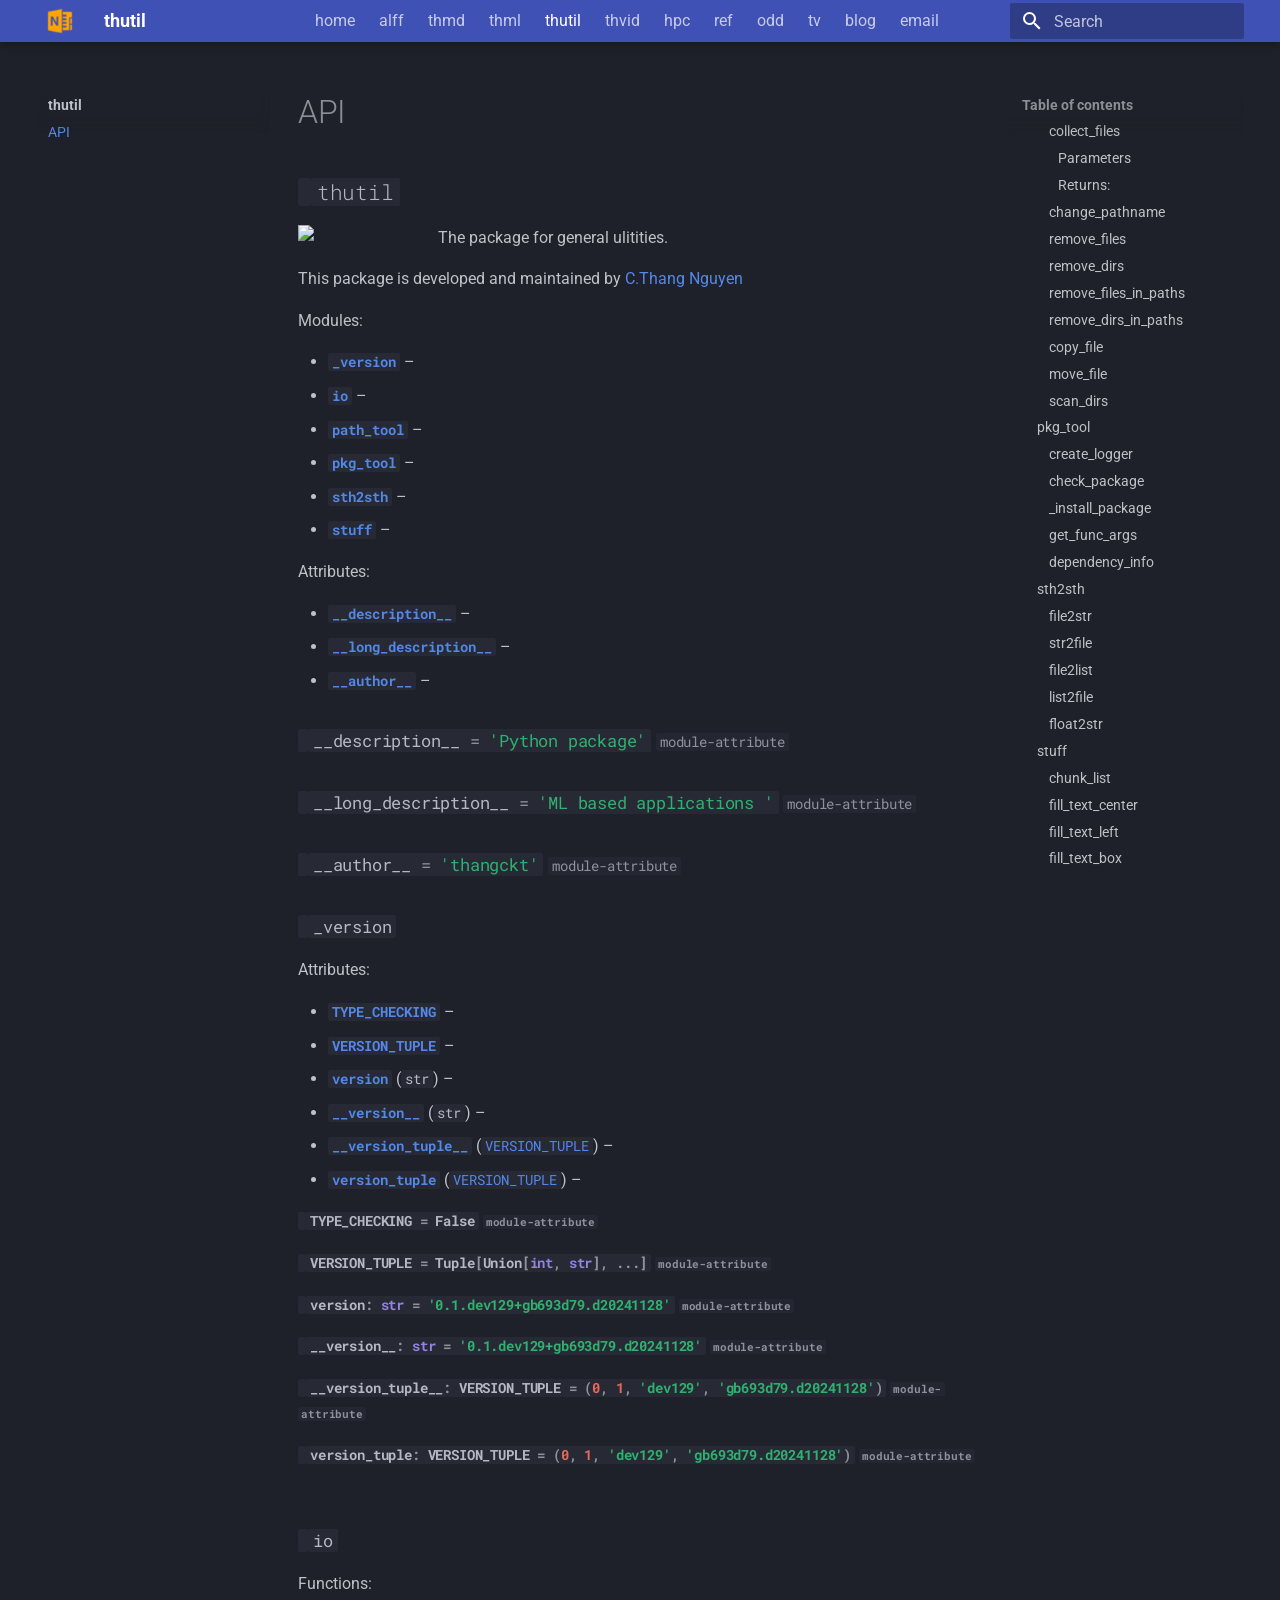
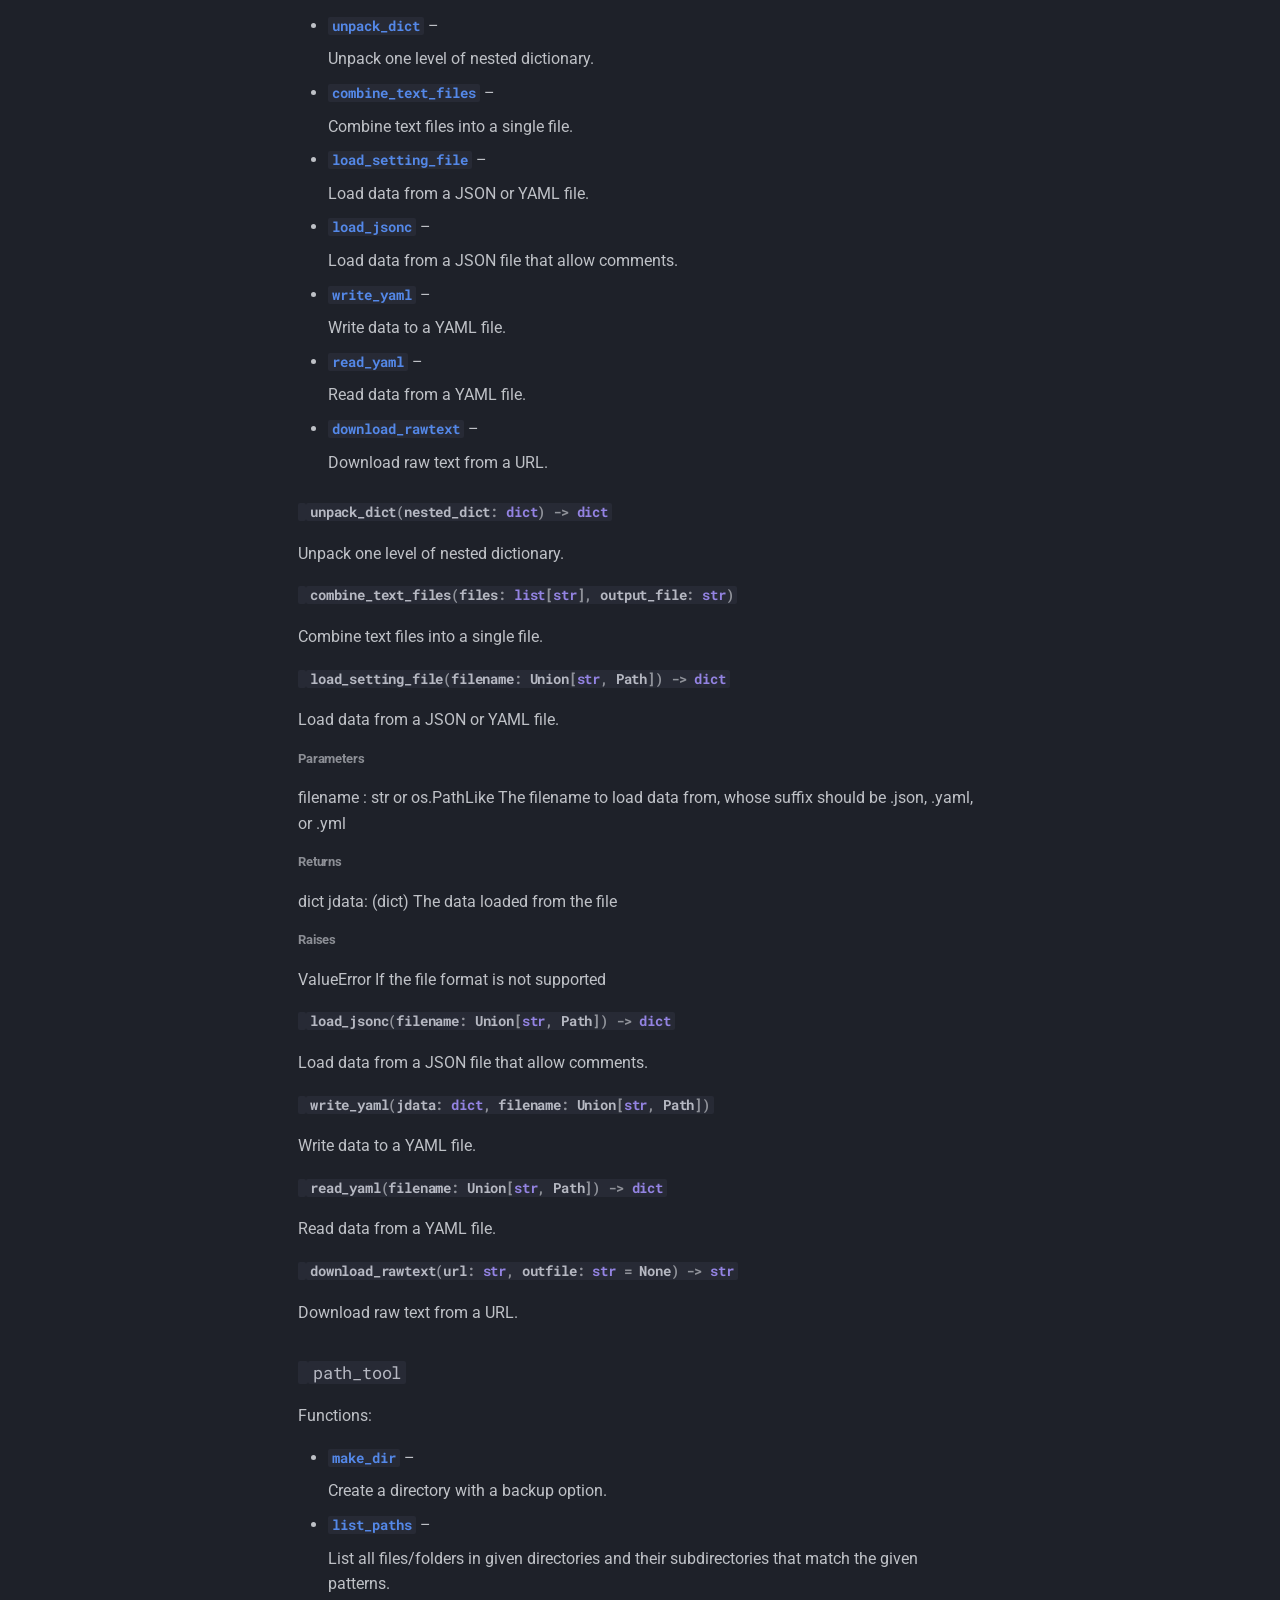
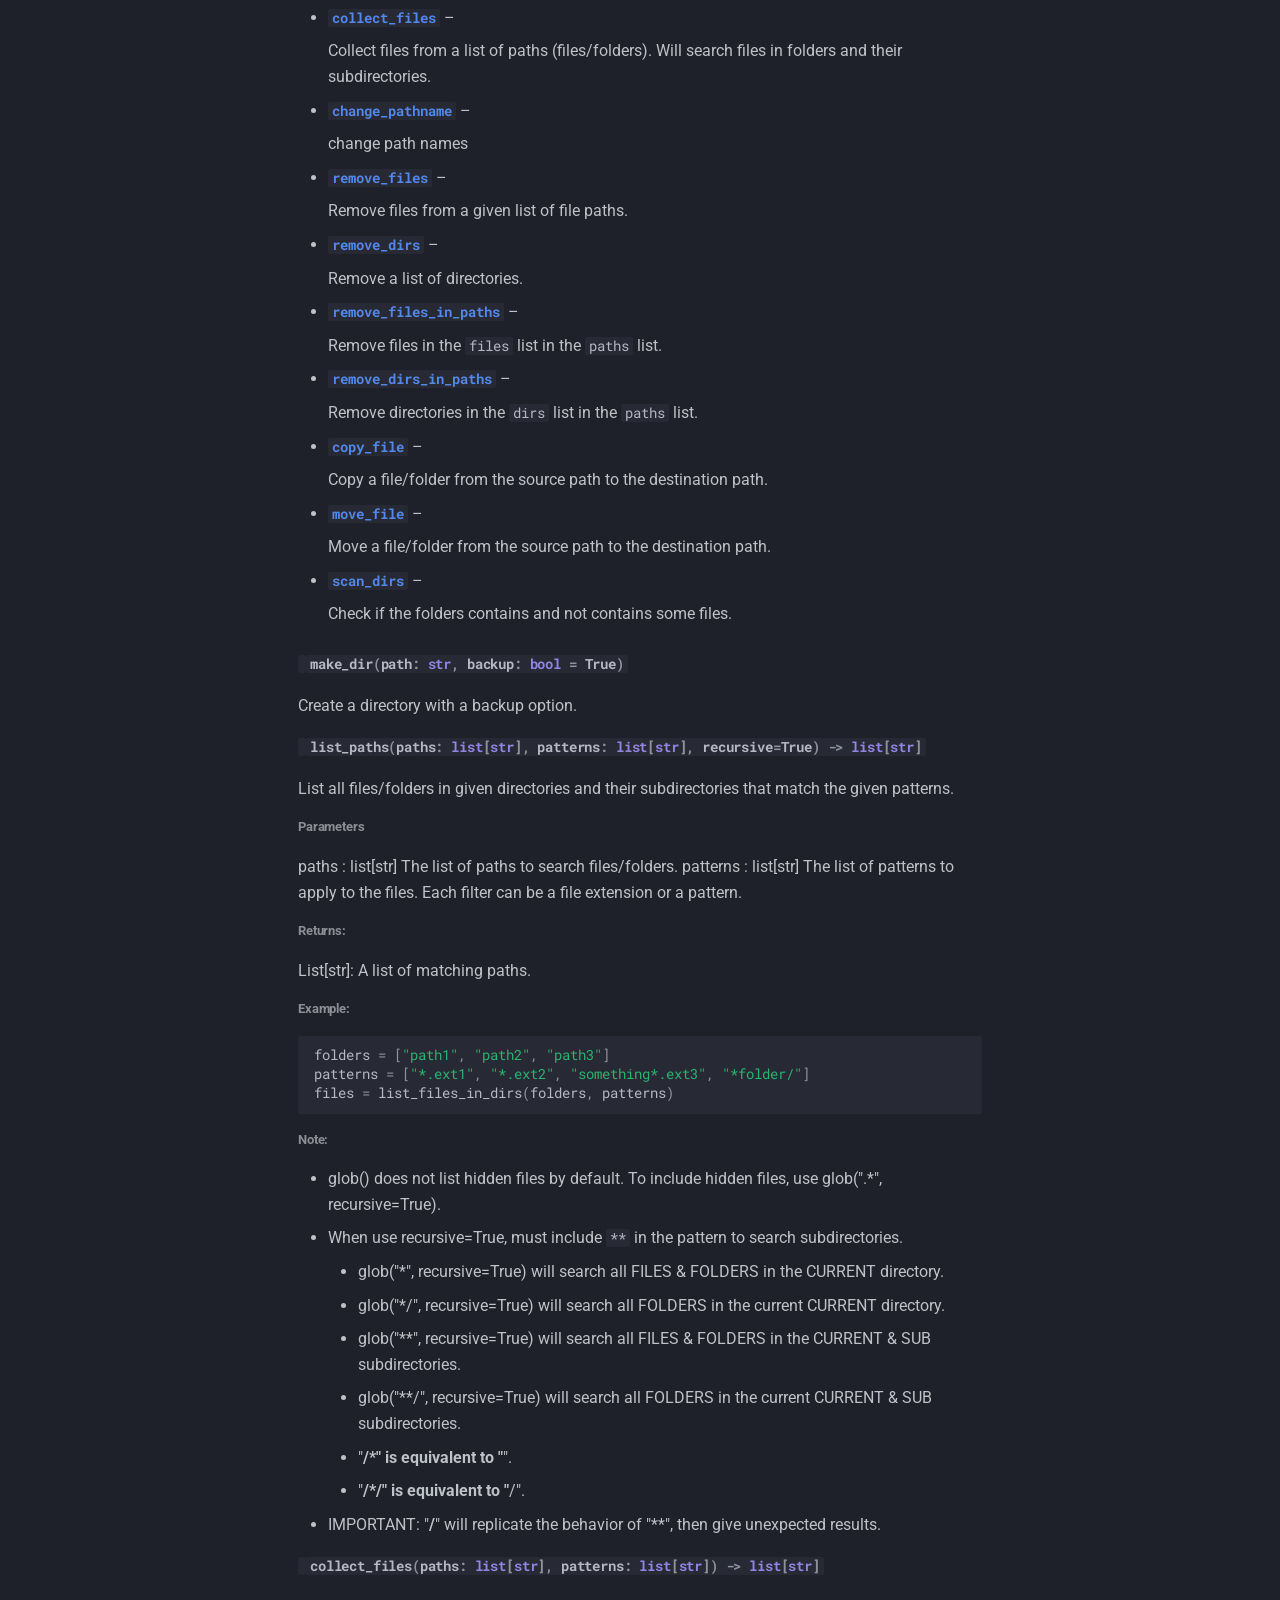
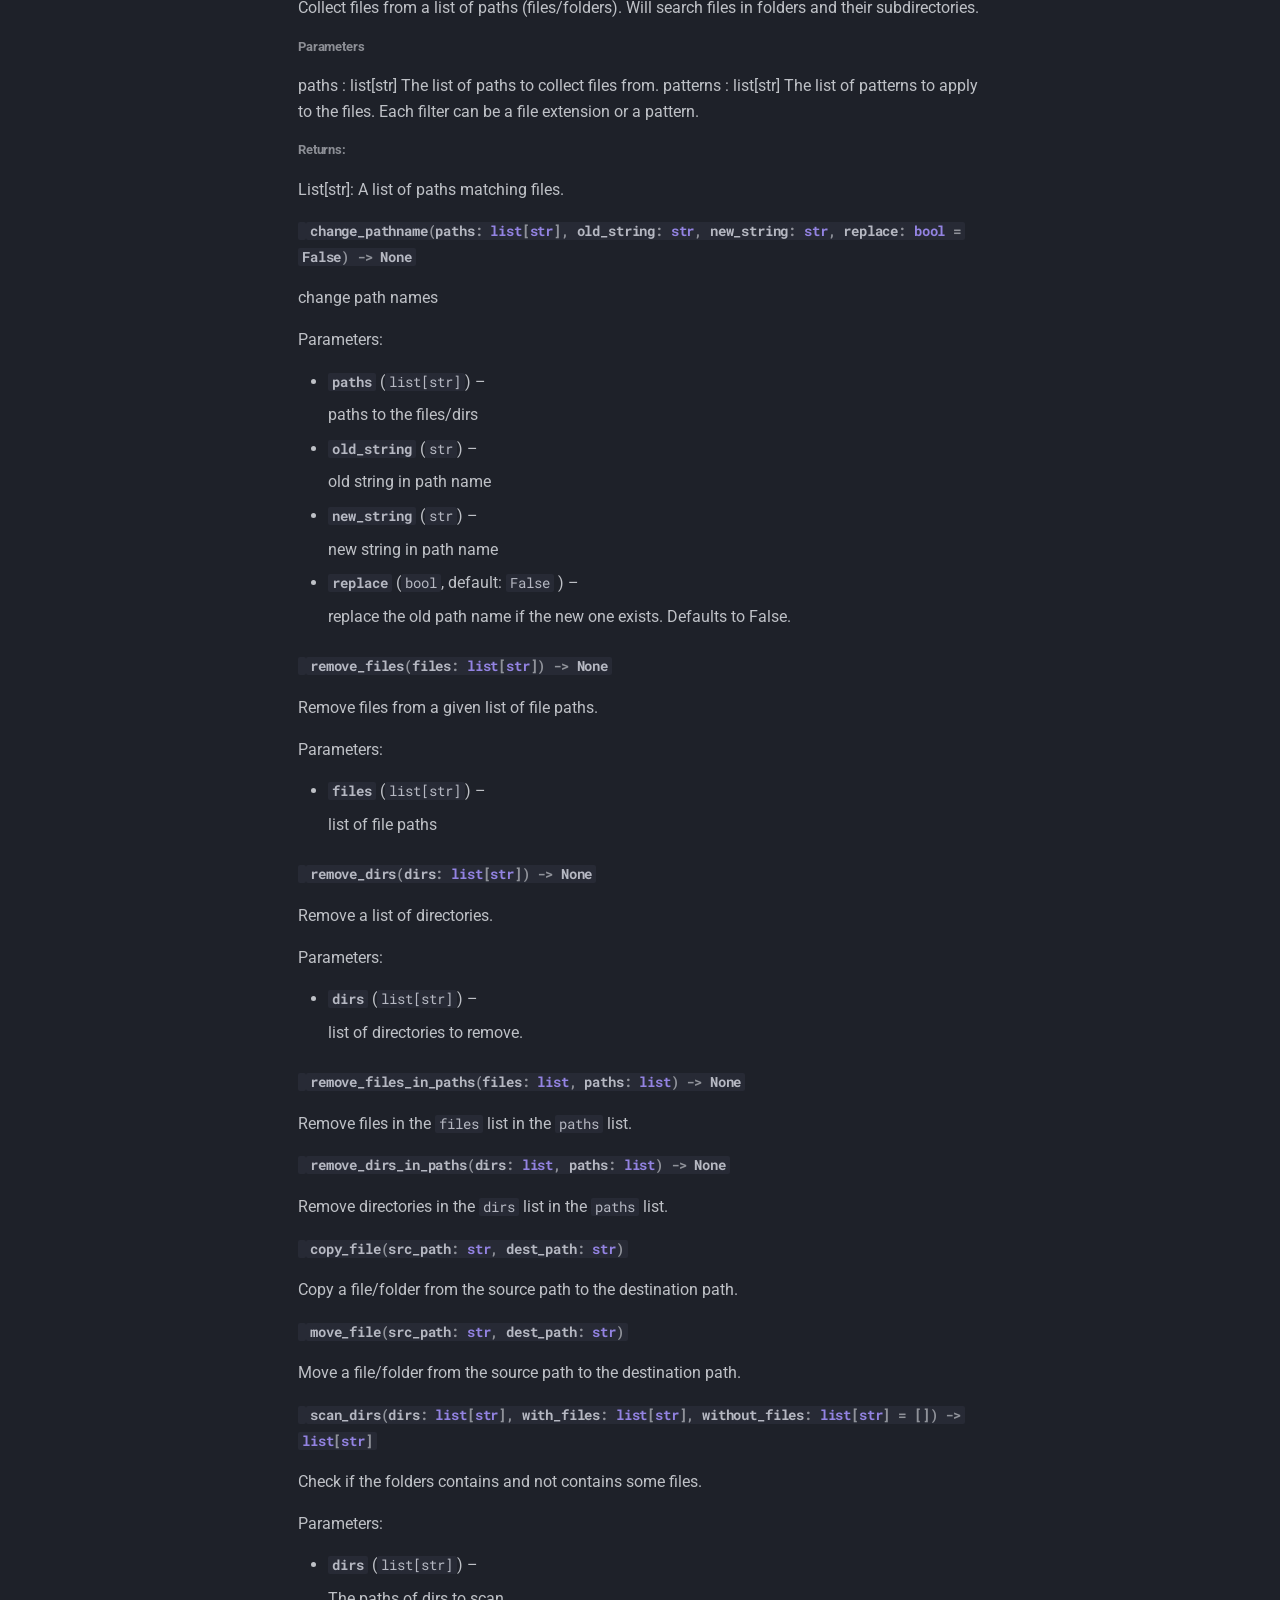
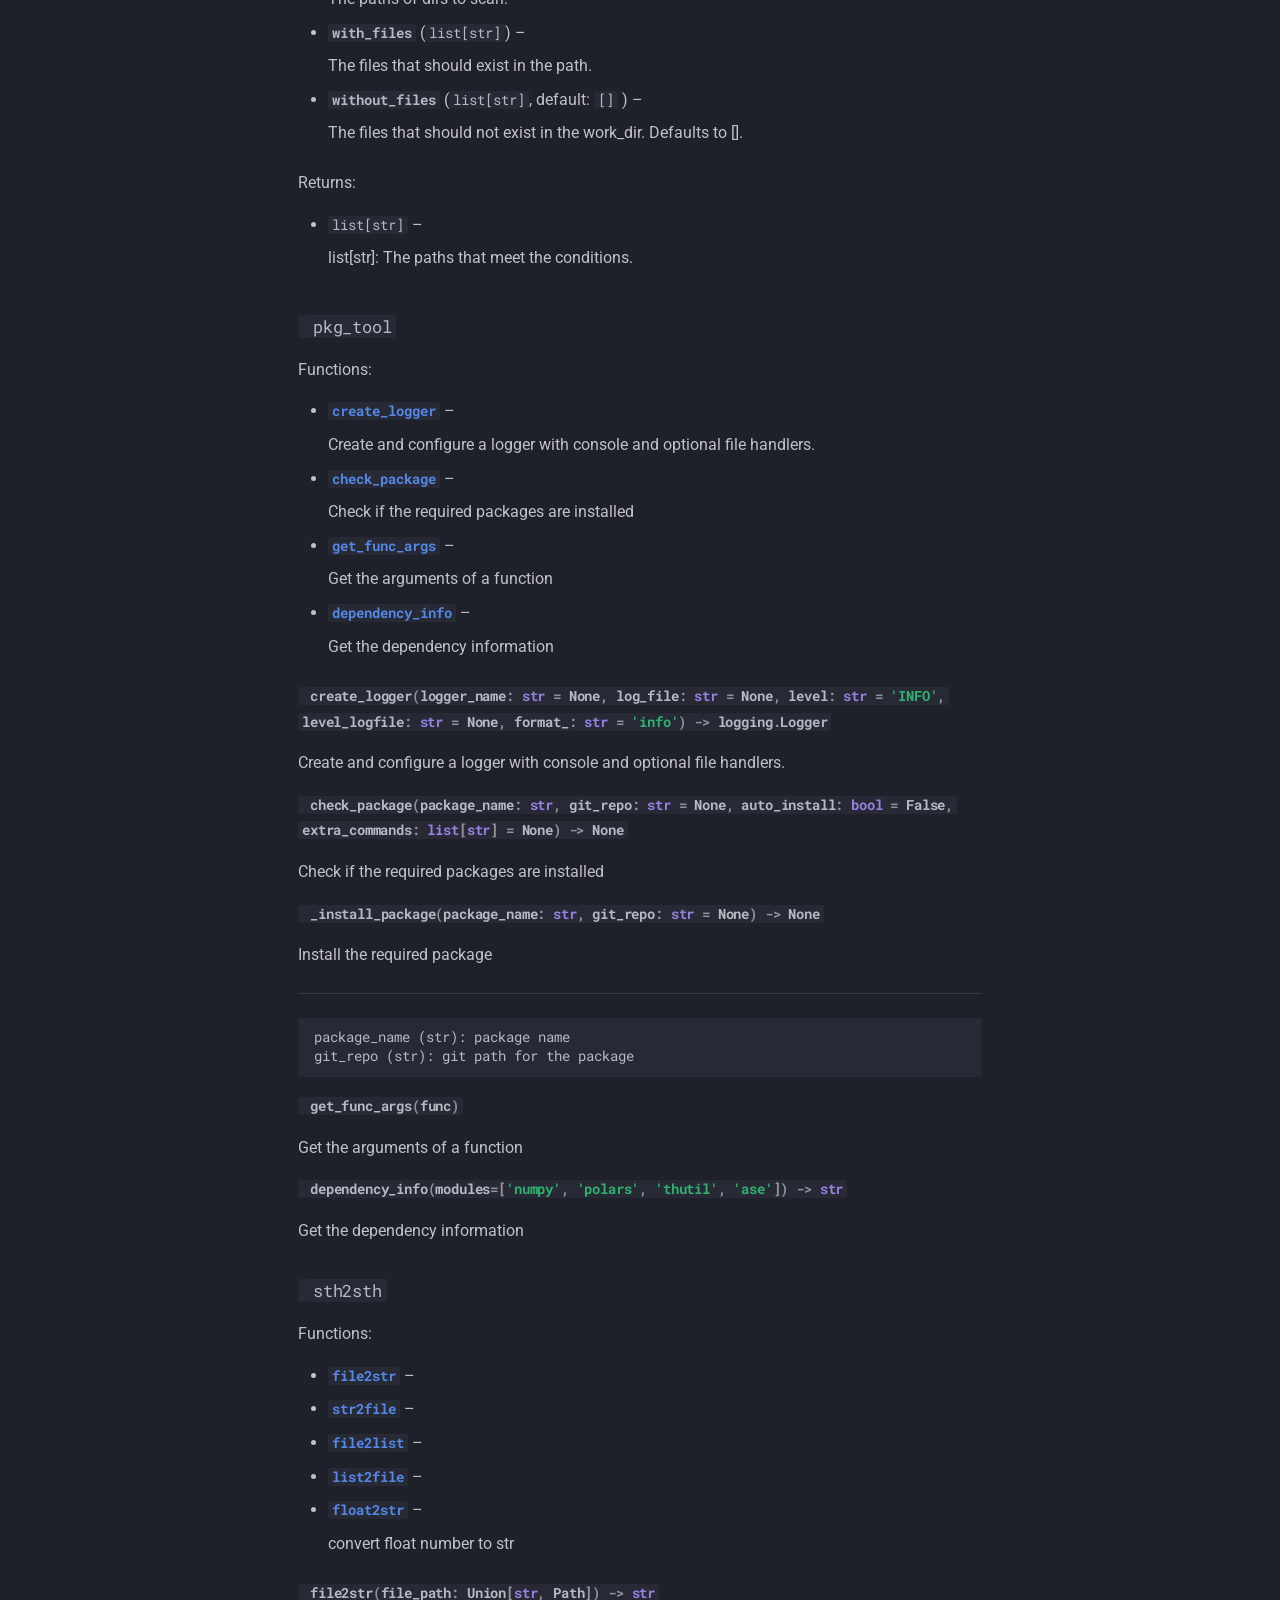
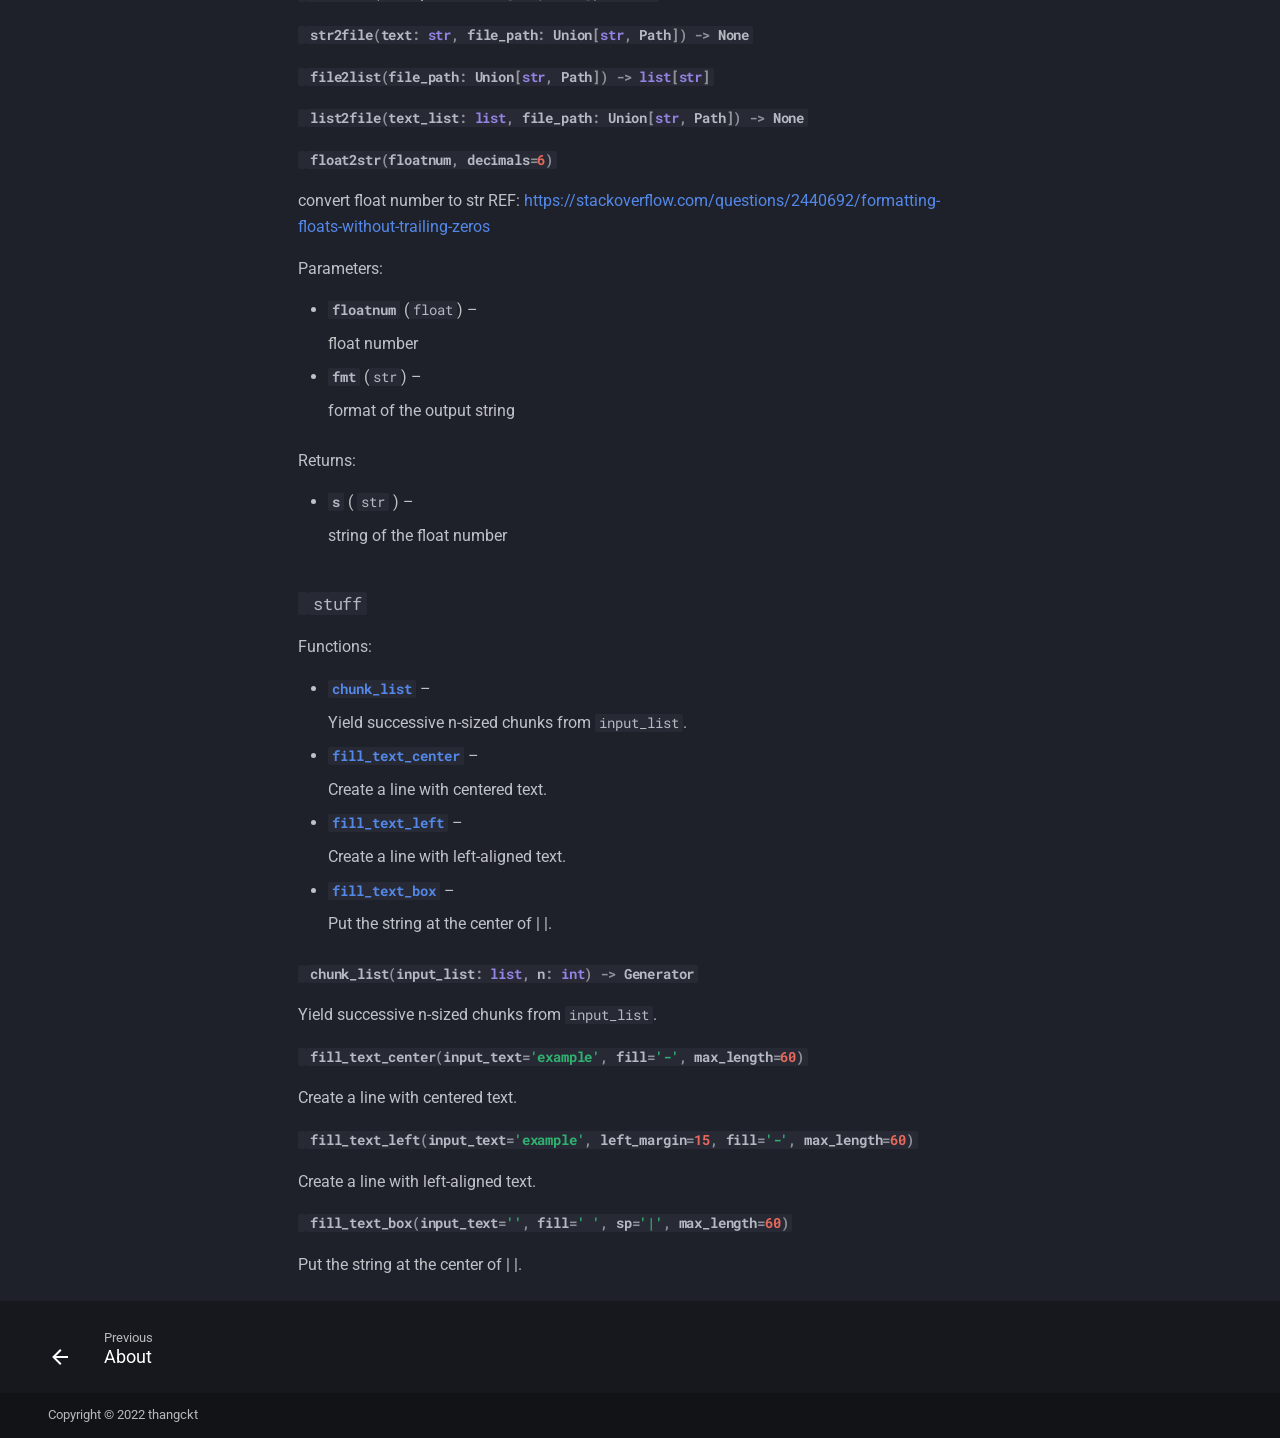
==== commit b3037311: "Deployed 0a5e422 with MkDocs version: 1.6.1" ====
--- a/api/index.html
+++ b/api/index.html
@@ -16,7 +16,7 @@
       
       
       <link rel="icon" href="../1images/one-note-128-o.png">
-      <meta name="generator" content="mkdocs-1.6.1, mkdocs-material-9.5.34">
+      <meta name="generator" content="mkdocs-1.6.1, mkdocs-material-9.5.48">
     
     
       
@@ -24,7 +24,7 @@
       
     
     
-      <link rel="stylesheet" href="../assets/stylesheets/main.c56a4f2c.min.css">
+      <link rel="stylesheet" href="../assets/stylesheets/main.bc3117d7.min.css">
       
         
         <link rel="stylesheet" href="../assets/stylesheets/palette.06af60db.min.css">
@@ -2985,7 +2985,7 @@
 )
           –
           <div class="doc-md-description">
-            <p>The files that should not exist in the work_path. Defaults to [].</p>
+            <p>The files that should not exist in the work_dir. Defaults to [].</p>
           </div>
         </li>
     </ul>
@@ -3594,10 +3594,10 @@
     </div>
     
     
-    <script id="__config" type="application/json">{"base": "..", "features": ["content.code.annotate", "navigation.indexes", "navigation.tracking", "navigation.top", "search.suggest", "toc.follow", "navigation.tabs", "navigation.tabs.sticky", "navigation.tabs.header", "navigation.footer"], "search": "../assets/javascripts/workers/search.07f07601.min.js", "translations": {"clipboard.copied": "Copied to clipboard", "clipboard.copy": "Copy to clipboard", "search.result.more.one": "1 more on this page", "search.result.more.other": "# more on this page", "search.result.none": "No matching documents", "search.result.one": "1 matching document", "search.result.other": "# matching documents", "search.result.placeholder": "Type to start searching", "search.result.term.missing": "Missing", "select.version": "Select version"}}</script>
-    
-    
-      <script src="../assets/javascripts/bundle.9b94f2f7.min.js"></script>
+    <script id="__config" type="application/json">{"base": "..", "features": ["content.code.annotate", "navigation.indexes", "navigation.tracking", "navigation.top", "search.suggest", "toc.follow", "navigation.tabs", "navigation.tabs.sticky", "navigation.tabs.header", "navigation.footer"], "search": "../assets/javascripts/workers/search.6ce7567c.min.js", "translations": {"clipboard.copied": "Copied to clipboard", "clipboard.copy": "Copy to clipboard", "search.result.more.one": "1 more on this page", "search.result.more.other": "# more on this page", "search.result.none": "No matching documents", "search.result.one": "1 matching document", "search.result.other": "# matching documents", "search.result.placeholder": "Type to start searching", "search.result.term.missing": "Missing", "select.version": "Select version"}}</script>
+    
+    
+      <script src="../assets/javascripts/bundle.3c0853e7.min.js"></script>
       
         <script src="../1thang_js/gas_ip_logger.js"></script>
       
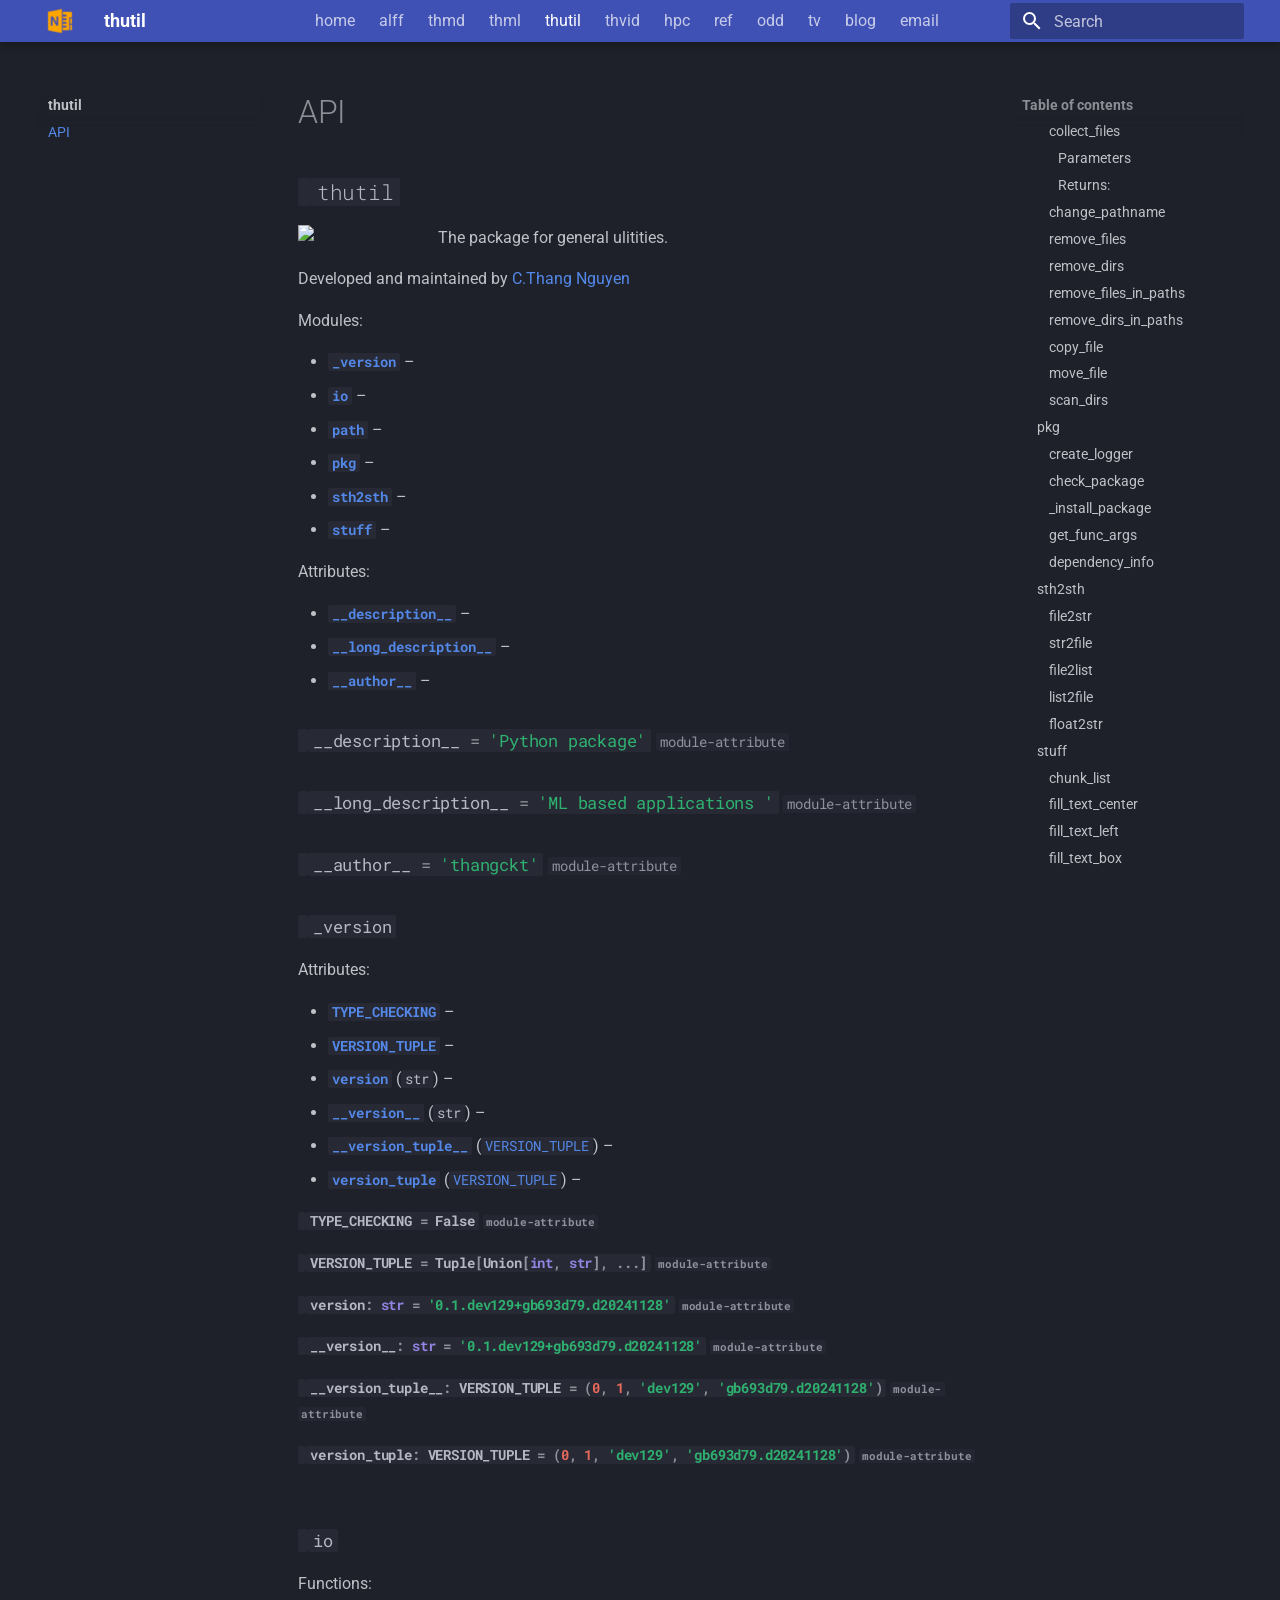
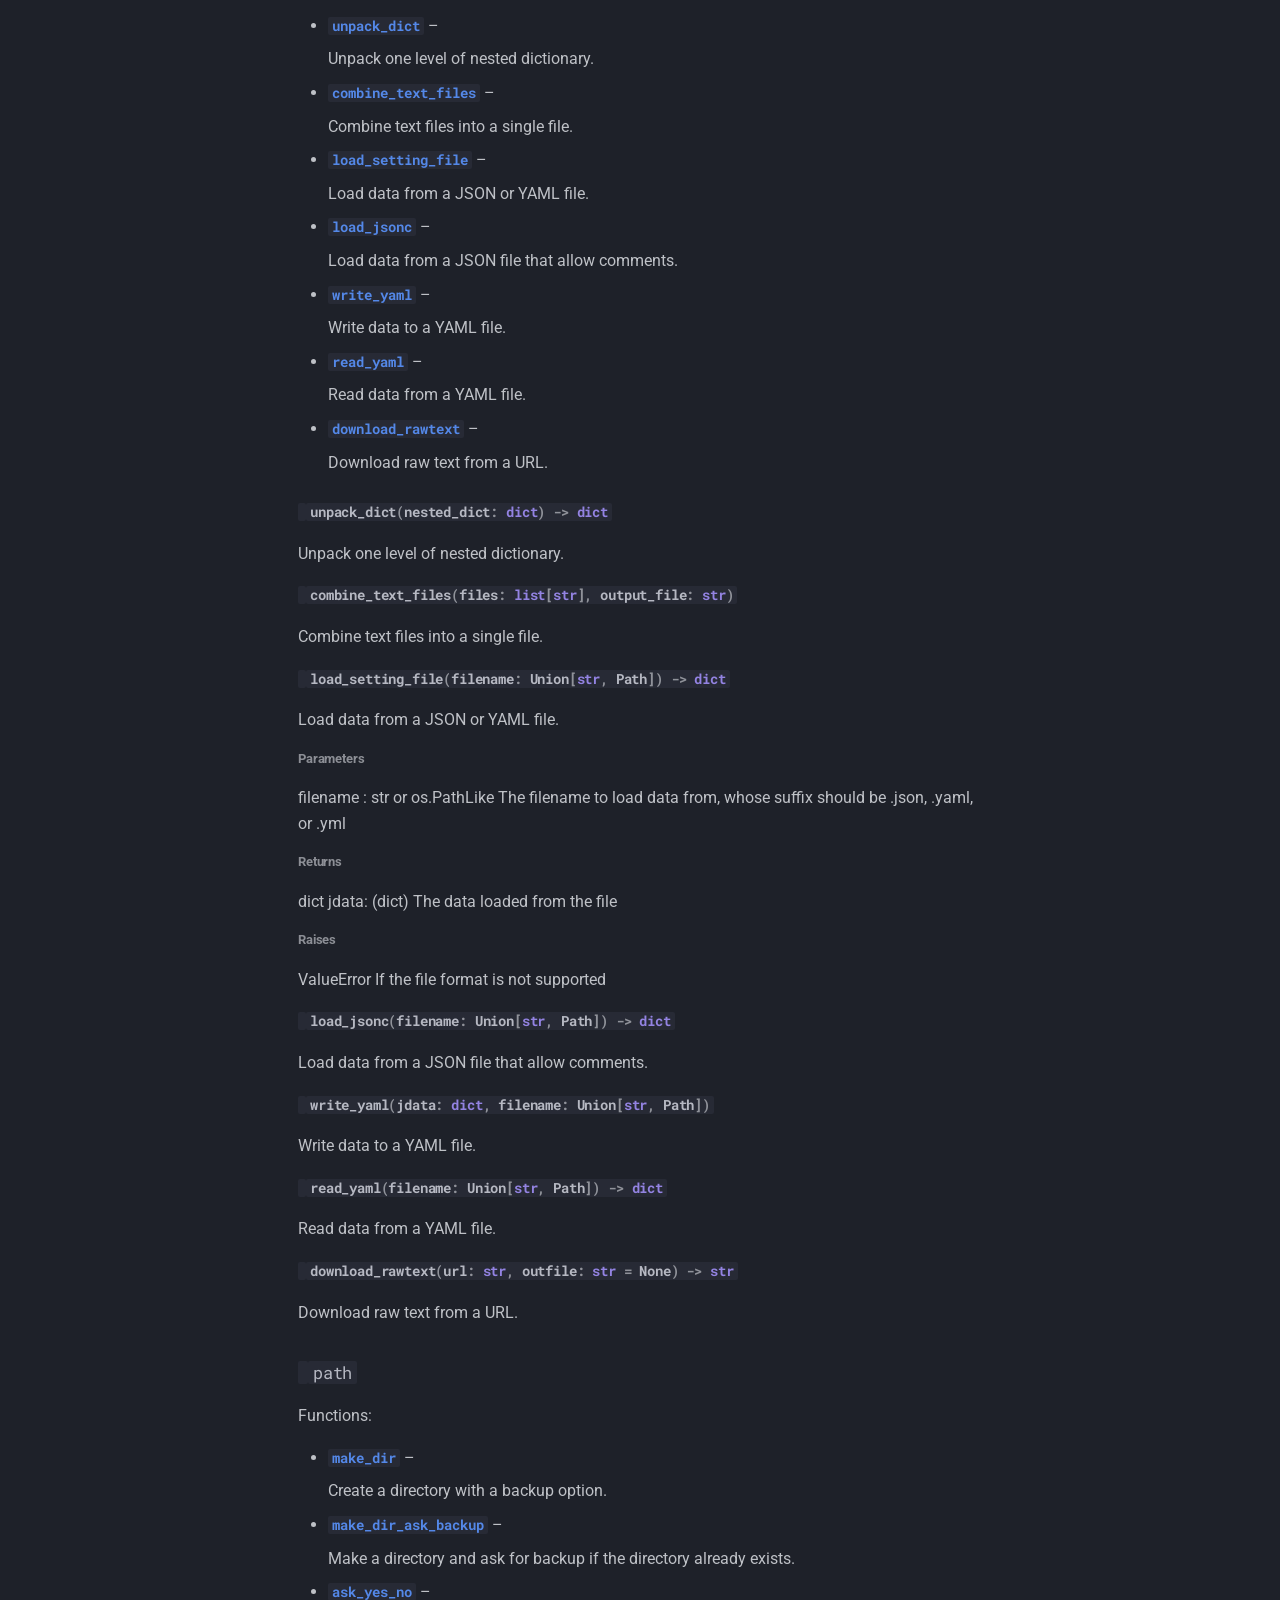
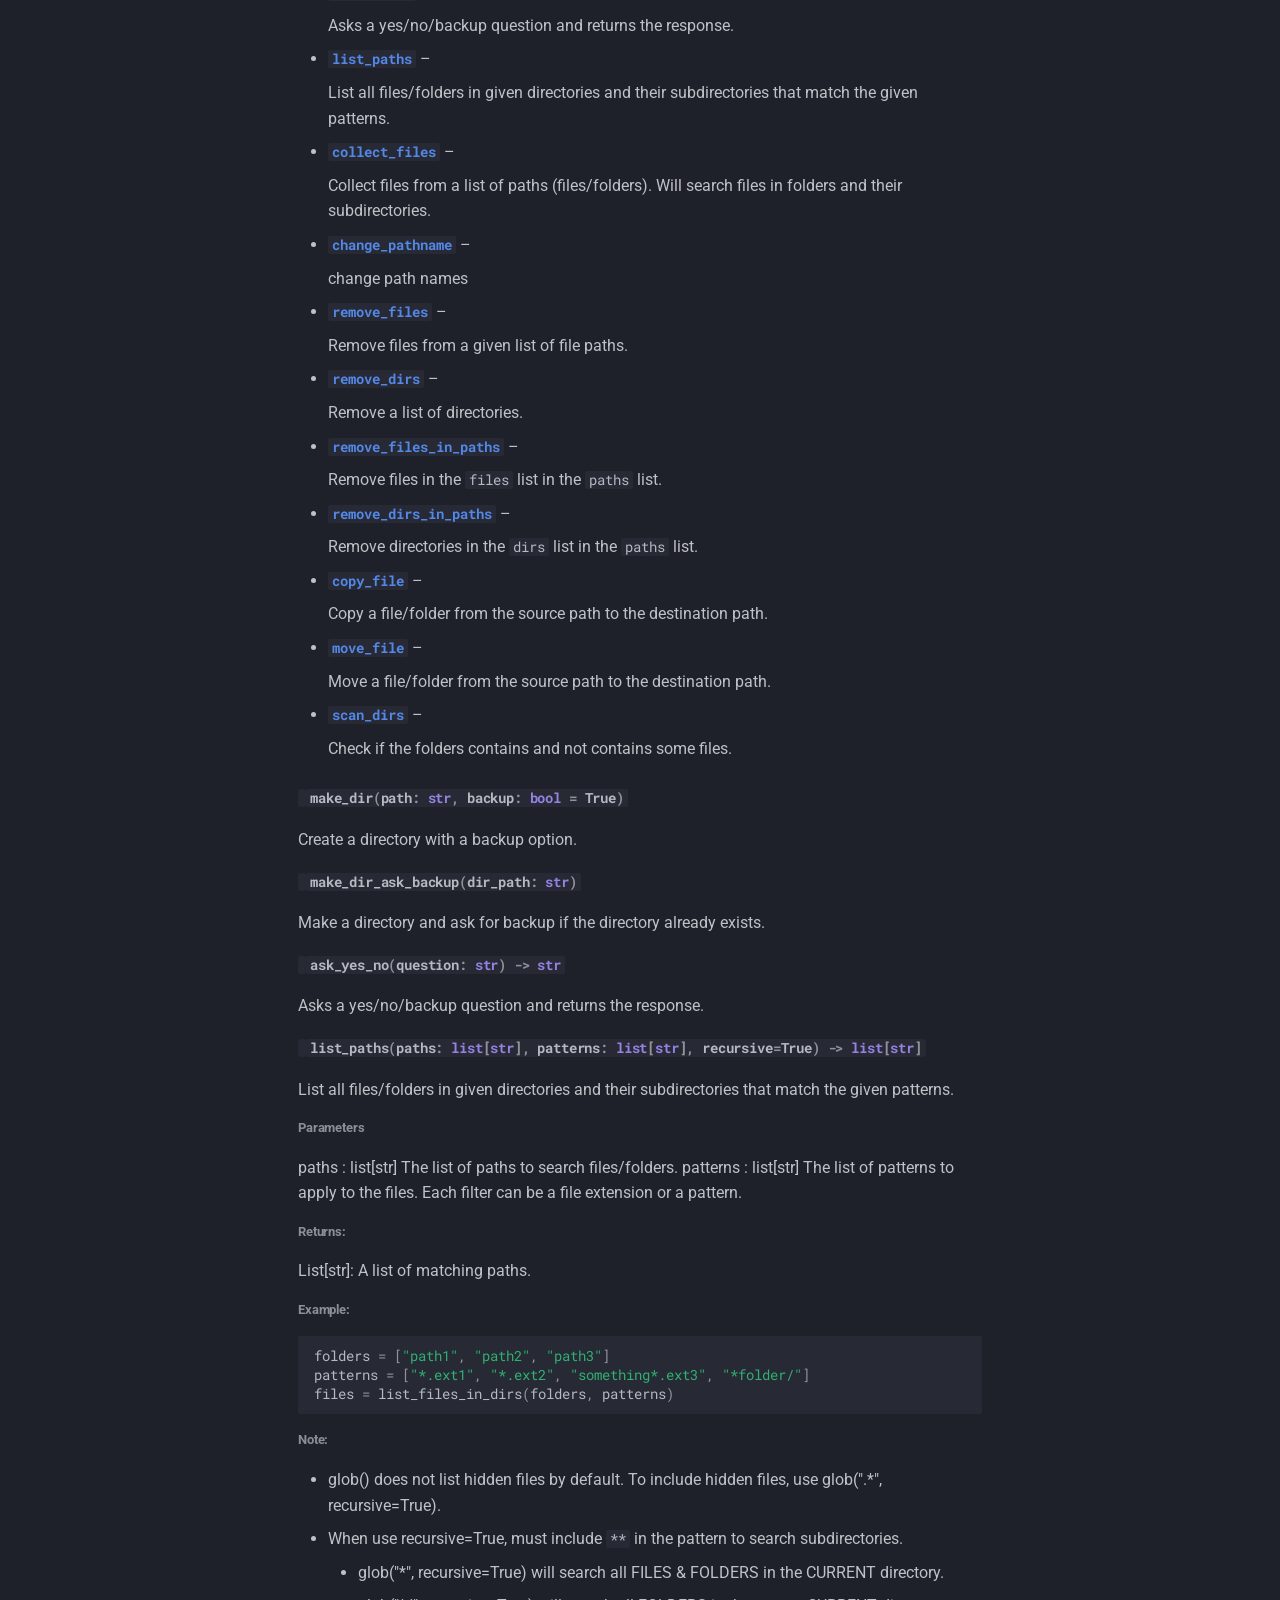
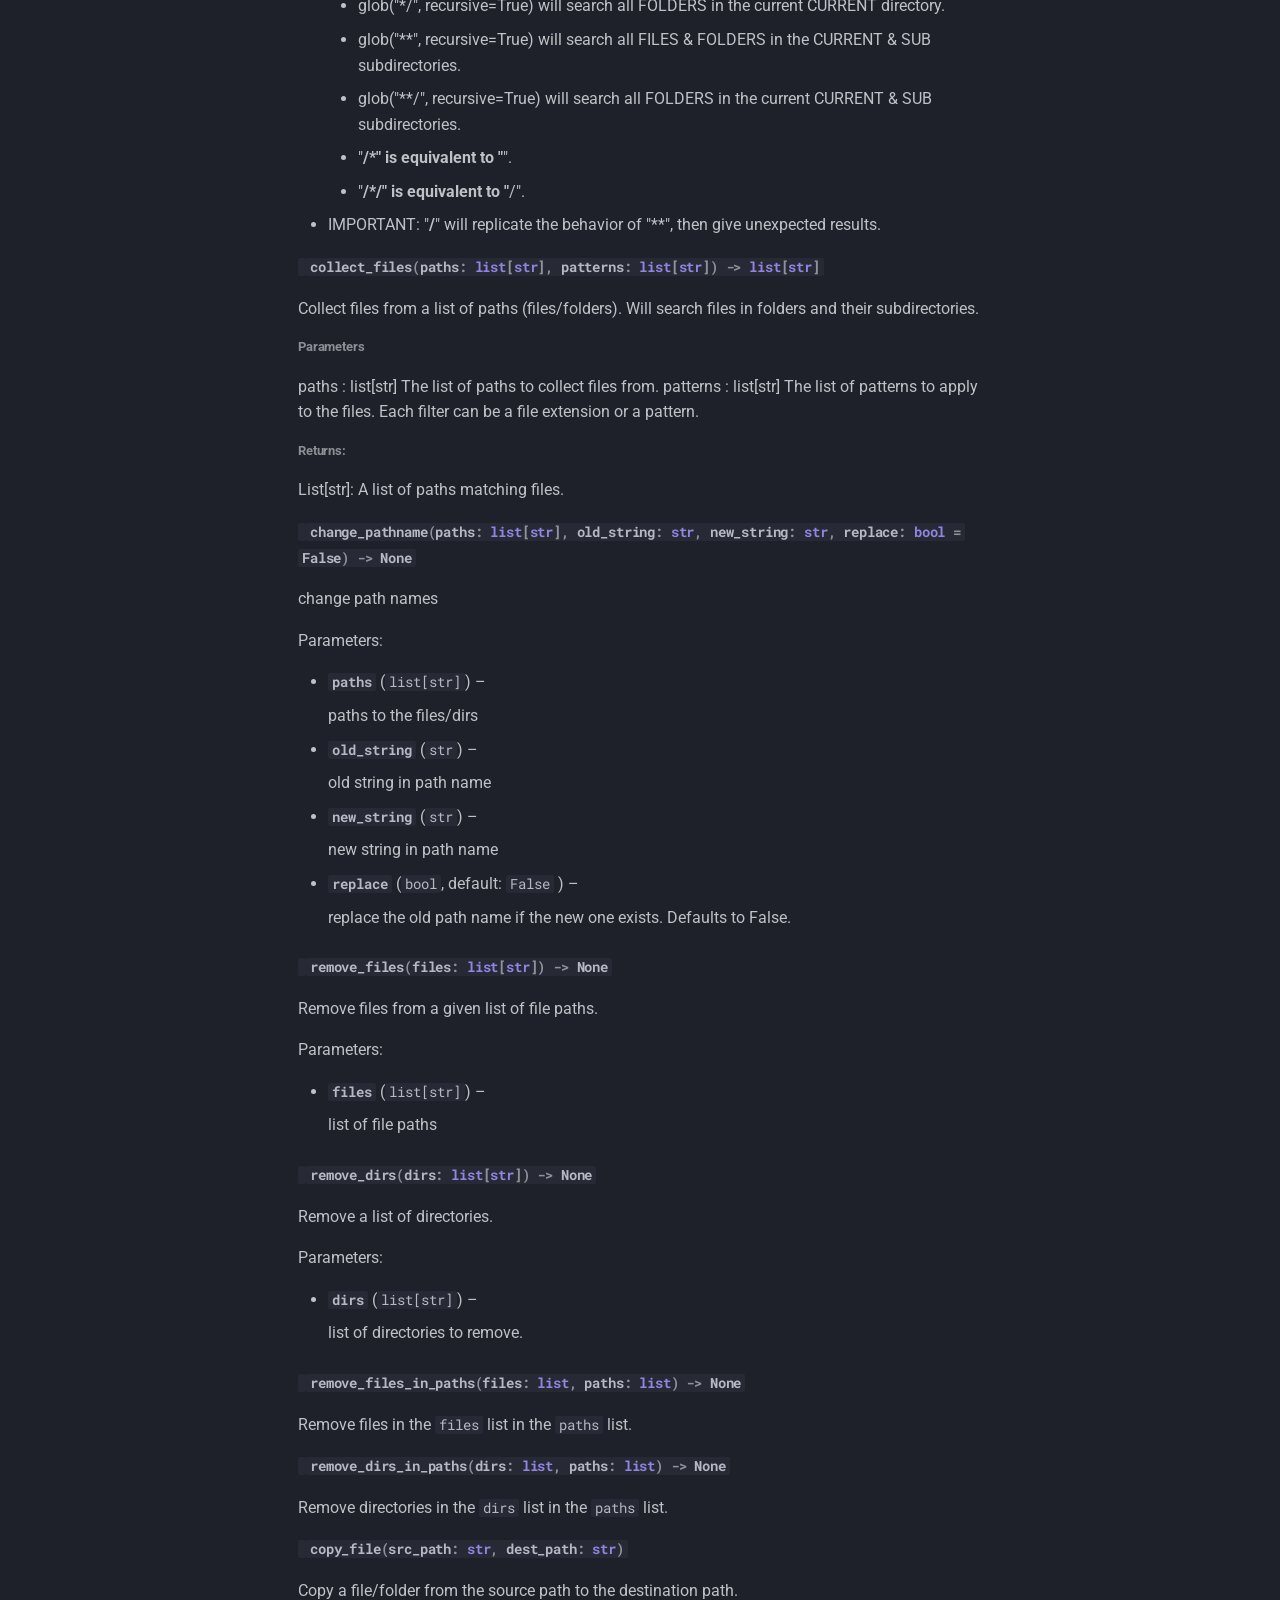
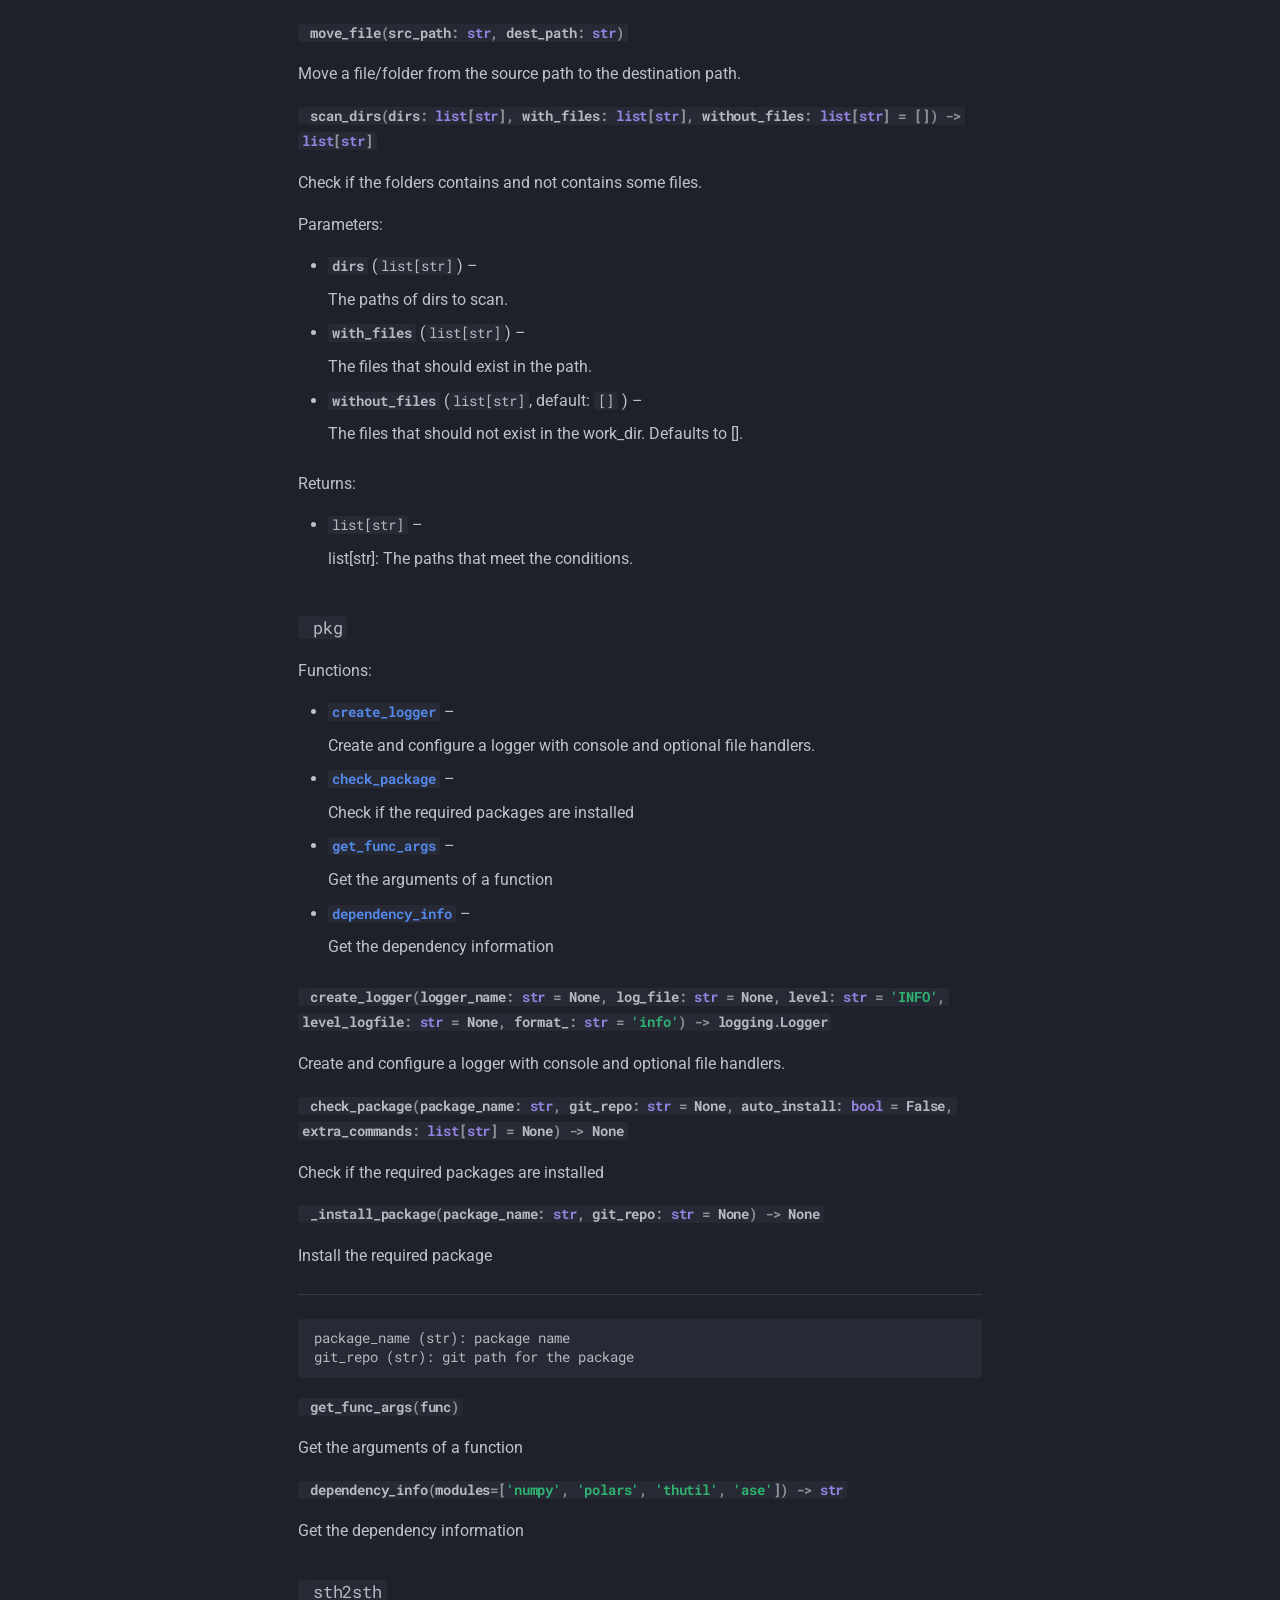
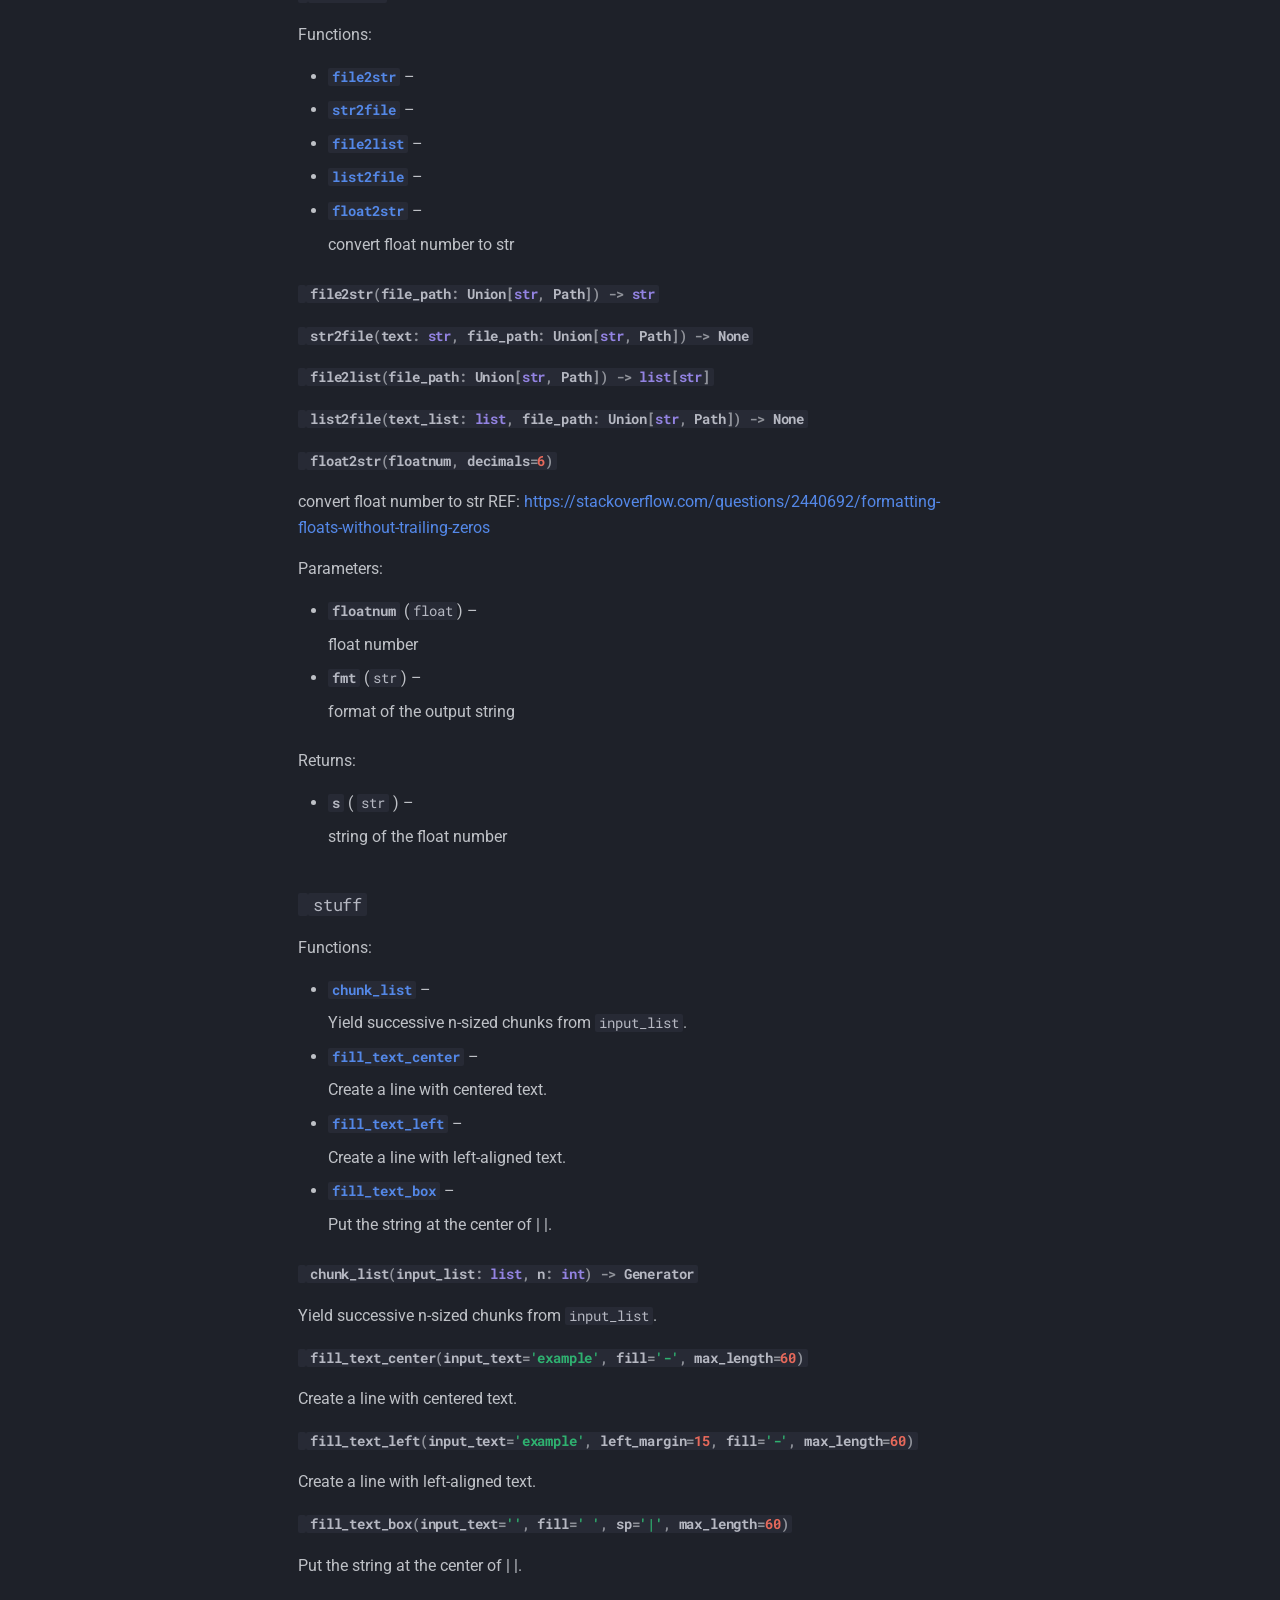
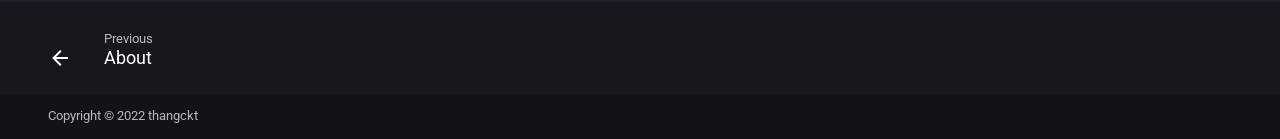
==== commit eafad0f4: "Deployed efe0136 with MkDocs version: 1.6.1" ====
--- a/api/index.html
+++ b/api/index.html
@@ -838,17 +838,17 @@
 </li>
         
           <li class="md-nav__item">
-  <a href="#thutil.path_tool" class="md-nav__link">
-    <span class="md-ellipsis">
-      <code class="doc-symbol doc-symbol-toc doc-symbol-module"></code>&nbsp;path_tool
-    </span>
-  </a>
-  
-    <nav class="md-nav" aria-label=" path_tool">
+  <a href="#thutil.path" class="md-nav__link">
+    <span class="md-ellipsis">
+      <code class="doc-symbol doc-symbol-toc doc-symbol-module"></code>&nbsp;path
+    </span>
+  </a>
+  
+    <nav class="md-nav" aria-label=" path">
       <ul class="md-nav__list">
         
           <li class="md-nav__item">
-  <a href="#thutil.path_tool.make_dir" class="md-nav__link">
+  <a href="#thutil.path.make_dir" class="md-nav__link">
     <span class="md-ellipsis">
       <code class="doc-symbol doc-symbol-toc doc-symbol-function"></code>&nbsp;make_dir
     </span>
@@ -857,7 +857,25 @@
 </li>
         
           <li class="md-nav__item">
-  <a href="#thutil.path_tool.list_paths" class="md-nav__link">
+  <a href="#thutil.path.make_dir_ask_backup" class="md-nav__link">
+    <span class="md-ellipsis">
+      <code class="doc-symbol doc-symbol-toc doc-symbol-function"></code>&nbsp;make_dir_ask_backup
+    </span>
+  </a>
+  
+</li>
+        
+          <li class="md-nav__item">
+  <a href="#thutil.path.ask_yes_no" class="md-nav__link">
+    <span class="md-ellipsis">
+      <code class="doc-symbol doc-symbol-toc doc-symbol-function"></code>&nbsp;ask_yes_no
+    </span>
+  </a>
+  
+</li>
+        
+          <li class="md-nav__item">
+  <a href="#thutil.path.list_paths" class="md-nav__link">
     <span class="md-ellipsis">
       <code class="doc-symbol doc-symbol-toc doc-symbol-function"></code>&nbsp;list_paths
     </span>
@@ -867,7 +885,7 @@
       <ul class="md-nav__list">
         
           <li class="md-nav__item">
-  <a href="#thutil.path_tool.list_paths--parameters" class="md-nav__link">
+  <a href="#thutil.path.list_paths--parameters" class="md-nav__link">
     <span class="md-ellipsis">
       Parameters
     </span>
@@ -876,7 +894,7 @@
 </li>
         
           <li class="md-nav__item">
-  <a href="#thutil.path_tool.list_paths--returns" class="md-nav__link">
+  <a href="#thutil.path.list_paths--returns" class="md-nav__link">
     <span class="md-ellipsis">
       Returns:
     </span>
@@ -885,7 +903,7 @@
 </li>
         
           <li class="md-nav__item">
-  <a href="#thutil.path_tool.list_paths--example" class="md-nav__link">
+  <a href="#thutil.path.list_paths--example" class="md-nav__link">
     <span class="md-ellipsis">
       Example:
     </span>
@@ -894,7 +912,7 @@
 </li>
         
           <li class="md-nav__item">
-  <a href="#thutil.path_tool.list_paths--note" class="md-nav__link">
+  <a href="#thutil.path.list_paths--note" class="md-nav__link">
     <span class="md-ellipsis">
       Note:
     </span>
@@ -908,7 +926,7 @@
 </li>
         
           <li class="md-nav__item">
-  <a href="#thutil.path_tool.collect_files" class="md-nav__link">
+  <a href="#thutil.path.collect_files" class="md-nav__link">
     <span class="md-ellipsis">
       <code class="doc-symbol doc-symbol-toc doc-symbol-function"></code>&nbsp;collect_files
     </span>
@@ -918,7 +936,7 @@
       <ul class="md-nav__list">
         
           <li class="md-nav__item">
-  <a href="#thutil.path_tool.collect_files--parameters" class="md-nav__link">
+  <a href="#thutil.path.collect_files--parameters" class="md-nav__link">
     <span class="md-ellipsis">
       Parameters
     </span>
@@ -927,7 +945,7 @@
 </li>
         
           <li class="md-nav__item">
-  <a href="#thutil.path_tool.collect_files--returns" class="md-nav__link">
+  <a href="#thutil.path.collect_files--returns" class="md-nav__link">
     <span class="md-ellipsis">
       Returns:
     </span>
@@ -941,7 +959,7 @@
 </li>
         
           <li class="md-nav__item">
-  <a href="#thutil.path_tool.change_pathname" class="md-nav__link">
+  <a href="#thutil.path.change_pathname" class="md-nav__link">
     <span class="md-ellipsis">
       <code class="doc-symbol doc-symbol-toc doc-symbol-function"></code>&nbsp;change_pathname
     </span>
@@ -950,7 +968,7 @@
 </li>
         
           <li class="md-nav__item">
-  <a href="#thutil.path_tool.remove_files" class="md-nav__link">
+  <a href="#thutil.path.remove_files" class="md-nav__link">
     <span class="md-ellipsis">
       <code class="doc-symbol doc-symbol-toc doc-symbol-function"></code>&nbsp;remove_files
     </span>
@@ -959,7 +977,7 @@
 </li>
         
           <li class="md-nav__item">
-  <a href="#thutil.path_tool.remove_dirs" class="md-nav__link">
+  <a href="#thutil.path.remove_dirs" class="md-nav__link">
     <span class="md-ellipsis">
       <code class="doc-symbol doc-symbol-toc doc-symbol-function"></code>&nbsp;remove_dirs
     </span>
@@ -968,7 +986,7 @@
 </li>
         
           <li class="md-nav__item">
-  <a href="#thutil.path_tool.remove_files_in_paths" class="md-nav__link">
+  <a href="#thutil.path.remove_files_in_paths" class="md-nav__link">
     <span class="md-ellipsis">
       <code class="doc-symbol doc-symbol-toc doc-symbol-function"></code>&nbsp;remove_files_in_paths
     </span>
@@ -977,7 +995,7 @@
 </li>
         
           <li class="md-nav__item">
-  <a href="#thutil.path_tool.remove_dirs_in_paths" class="md-nav__link">
+  <a href="#thutil.path.remove_dirs_in_paths" class="md-nav__link">
     <span class="md-ellipsis">
       <code class="doc-symbol doc-symbol-toc doc-symbol-function"></code>&nbsp;remove_dirs_in_paths
     </span>
@@ -986,7 +1004,7 @@
 </li>
         
           <li class="md-nav__item">
-  <a href="#thutil.path_tool.copy_file" class="md-nav__link">
+  <a href="#thutil.path.copy_file" class="md-nav__link">
     <span class="md-ellipsis">
       <code class="doc-symbol doc-symbol-toc doc-symbol-function"></code>&nbsp;copy_file
     </span>
@@ -995,7 +1013,7 @@
 </li>
         
           <li class="md-nav__item">
-  <a href="#thutil.path_tool.move_file" class="md-nav__link">
+  <a href="#thutil.path.move_file" class="md-nav__link">
     <span class="md-ellipsis">
       <code class="doc-symbol doc-symbol-toc doc-symbol-function"></code>&nbsp;move_file
     </span>
@@ -1004,7 +1022,7 @@
 </li>
         
           <li class="md-nav__item">
-  <a href="#thutil.path_tool.scan_dirs" class="md-nav__link">
+  <a href="#thutil.path.scan_dirs" class="md-nav__link">
     <span class="md-ellipsis">
       <code class="doc-symbol doc-symbol-toc doc-symbol-function"></code>&nbsp;scan_dirs
     </span>
@@ -1018,17 +1036,17 @@
 </li>
         
           <li class="md-nav__item">
-  <a href="#thutil.pkg_tool" class="md-nav__link">
-    <span class="md-ellipsis">
-      <code class="doc-symbol doc-symbol-toc doc-symbol-module"></code>&nbsp;pkg_tool
-    </span>
-  </a>
-  
-    <nav class="md-nav" aria-label=" pkg_tool">
+  <a href="#thutil.pkg" class="md-nav__link">
+    <span class="md-ellipsis">
+      <code class="doc-symbol doc-symbol-toc doc-symbol-module"></code>&nbsp;pkg
+    </span>
+  </a>
+  
+    <nav class="md-nav" aria-label=" pkg">
       <ul class="md-nav__list">
         
           <li class="md-nav__item">
-  <a href="#thutil.pkg_tool.create_logger" class="md-nav__link">
+  <a href="#thutil.pkg.create_logger" class="md-nav__link">
     <span class="md-ellipsis">
       <code class="doc-symbol doc-symbol-toc doc-symbol-function"></code>&nbsp;create_logger
     </span>
@@ -1037,7 +1055,7 @@
 </li>
         
           <li class="md-nav__item">
-  <a href="#thutil.pkg_tool.check_package" class="md-nav__link">
+  <a href="#thutil.pkg.check_package" class="md-nav__link">
     <span class="md-ellipsis">
       <code class="doc-symbol doc-symbol-toc doc-symbol-function"></code>&nbsp;check_package
     </span>
@@ -1046,7 +1064,7 @@
 </li>
         
           <li class="md-nav__item">
-  <a href="#thutil.pkg_tool._install_package" class="md-nav__link">
+  <a href="#thutil.pkg._install_package" class="md-nav__link">
     <span class="md-ellipsis">
       <code class="doc-symbol doc-symbol-toc doc-symbol-function"></code>&nbsp;_install_package
     </span>
@@ -1055,7 +1073,7 @@
 </li>
         
           <li class="md-nav__item">
-  <a href="#thutil.pkg_tool.get_func_args" class="md-nav__link">
+  <a href="#thutil.pkg.get_func_args" class="md-nav__link">
     <span class="md-ellipsis">
       <code class="doc-symbol doc-symbol-toc doc-symbol-function"></code>&nbsp;get_func_args
     </span>
@@ -1064,7 +1082,7 @@
 </li>
         
           <li class="md-nav__item">
-  <a href="#thutil.pkg_tool.dependency_info" class="md-nav__link">
+  <a href="#thutil.pkg.dependency_info" class="md-nav__link">
     <span class="md-ellipsis">
       <code class="doc-symbol doc-symbol-toc doc-symbol-function"></code>&nbsp;dependency_info
     </span>
@@ -1593,17 +1611,17 @@
 </li>
         
           <li class="md-nav__item">
-  <a href="#thutil.path_tool" class="md-nav__link">
-    <span class="md-ellipsis">
-      <code class="doc-symbol doc-symbol-toc doc-symbol-module"></code>&nbsp;path_tool
-    </span>
-  </a>
-  
-    <nav class="md-nav" aria-label=" path_tool">
+  <a href="#thutil.path" class="md-nav__link">
+    <span class="md-ellipsis">
+      <code class="doc-symbol doc-symbol-toc doc-symbol-module"></code>&nbsp;path
+    </span>
+  </a>
+  
+    <nav class="md-nav" aria-label=" path">
       <ul class="md-nav__list">
         
           <li class="md-nav__item">
-  <a href="#thutil.path_tool.make_dir" class="md-nav__link">
+  <a href="#thutil.path.make_dir" class="md-nav__link">
     <span class="md-ellipsis">
       <code class="doc-symbol doc-symbol-toc doc-symbol-function"></code>&nbsp;make_dir
     </span>
@@ -1612,7 +1630,25 @@
 </li>
         
           <li class="md-nav__item">
-  <a href="#thutil.path_tool.list_paths" class="md-nav__link">
+  <a href="#thutil.path.make_dir_ask_backup" class="md-nav__link">
+    <span class="md-ellipsis">
+      <code class="doc-symbol doc-symbol-toc doc-symbol-function"></code>&nbsp;make_dir_ask_backup
+    </span>
+  </a>
+  
+</li>
+        
+          <li class="md-nav__item">
+  <a href="#thutil.path.ask_yes_no" class="md-nav__link">
+    <span class="md-ellipsis">
+      <code class="doc-symbol doc-symbol-toc doc-symbol-function"></code>&nbsp;ask_yes_no
+    </span>
+  </a>
+  
+</li>
+        
+          <li class="md-nav__item">
+  <a href="#thutil.path.list_paths" class="md-nav__link">
     <span class="md-ellipsis">
       <code class="doc-symbol doc-symbol-toc doc-symbol-function"></code>&nbsp;list_paths
     </span>
@@ -1622,7 +1658,7 @@
       <ul class="md-nav__list">
         
           <li class="md-nav__item">
-  <a href="#thutil.path_tool.list_paths--parameters" class="md-nav__link">
+  <a href="#thutil.path.list_paths--parameters" class="md-nav__link">
     <span class="md-ellipsis">
       Parameters
     </span>
@@ -1631,7 +1667,7 @@
 </li>
         
           <li class="md-nav__item">
-  <a href="#thutil.path_tool.list_paths--returns" class="md-nav__link">
+  <a href="#thutil.path.list_paths--returns" class="md-nav__link">
     <span class="md-ellipsis">
       Returns:
     </span>
@@ -1640,7 +1676,7 @@
 </li>
         
           <li class="md-nav__item">
-  <a href="#thutil.path_tool.list_paths--example" class="md-nav__link">
+  <a href="#thutil.path.list_paths--example" class="md-nav__link">
     <span class="md-ellipsis">
       Example:
     </span>
@@ -1649,7 +1685,7 @@
 </li>
         
           <li class="md-nav__item">
-  <a href="#thutil.path_tool.list_paths--note" class="md-nav__link">
+  <a href="#thutil.path.list_paths--note" class="md-nav__link">
     <span class="md-ellipsis">
       Note:
     </span>
@@ -1663,7 +1699,7 @@
 </li>
         
           <li class="md-nav__item">
-  <a href="#thutil.path_tool.collect_files" class="md-nav__link">
+  <a href="#thutil.path.collect_files" class="md-nav__link">
     <span class="md-ellipsis">
       <code class="doc-symbol doc-symbol-toc doc-symbol-function"></code>&nbsp;collect_files
     </span>
@@ -1673,7 +1709,7 @@
       <ul class="md-nav__list">
         
           <li class="md-nav__item">
-  <a href="#thutil.path_tool.collect_files--parameters" class="md-nav__link">
+  <a href="#thutil.path.collect_files--parameters" class="md-nav__link">
     <span class="md-ellipsis">
       Parameters
     </span>
@@ -1682,7 +1718,7 @@
 </li>
         
           <li class="md-nav__item">
-  <a href="#thutil.path_tool.collect_files--returns" class="md-nav__link">
+  <a href="#thutil.path.collect_files--returns" class="md-nav__link">
     <span class="md-ellipsis">
       Returns:
     </span>
@@ -1696,7 +1732,7 @@
 </li>
         
           <li class="md-nav__item">
-  <a href="#thutil.path_tool.change_pathname" class="md-nav__link">
+  <a href="#thutil.path.change_pathname" class="md-nav__link">
     <span class="md-ellipsis">
       <code class="doc-symbol doc-symbol-toc doc-symbol-function"></code>&nbsp;change_pathname
     </span>
@@ -1705,7 +1741,7 @@
 </li>
         
           <li class="md-nav__item">
-  <a href="#thutil.path_tool.remove_files" class="md-nav__link">
+  <a href="#thutil.path.remove_files" class="md-nav__link">
     <span class="md-ellipsis">
       <code class="doc-symbol doc-symbol-toc doc-symbol-function"></code>&nbsp;remove_files
     </span>
@@ -1714,7 +1750,7 @@
 </li>
         
           <li class="md-nav__item">
-  <a href="#thutil.path_tool.remove_dirs" class="md-nav__link">
+  <a href="#thutil.path.remove_dirs" class="md-nav__link">
     <span class="md-ellipsis">
       <code class="doc-symbol doc-symbol-toc doc-symbol-function"></code>&nbsp;remove_dirs
     </span>
@@ -1723,7 +1759,7 @@
 </li>
         
           <li class="md-nav__item">
-  <a href="#thutil.path_tool.remove_files_in_paths" class="md-nav__link">
+  <a href="#thutil.path.remove_files_in_paths" class="md-nav__link">
     <span class="md-ellipsis">
       <code class="doc-symbol doc-symbol-toc doc-symbol-function"></code>&nbsp;remove_files_in_paths
     </span>
@@ -1732,7 +1768,7 @@
 </li>
         
           <li class="md-nav__item">
-  <a href="#thutil.path_tool.remove_dirs_in_paths" class="md-nav__link">
+  <a href="#thutil.path.remove_dirs_in_paths" class="md-nav__link">
     <span class="md-ellipsis">
       <code class="doc-symbol doc-symbol-toc doc-symbol-function"></code>&nbsp;remove_dirs_in_paths
     </span>
@@ -1741,7 +1777,7 @@
 </li>
         
           <li class="md-nav__item">
-  <a href="#thutil.path_tool.copy_file" class="md-nav__link">
+  <a href="#thutil.path.copy_file" class="md-nav__link">
     <span class="md-ellipsis">
       <code class="doc-symbol doc-symbol-toc doc-symbol-function"></code>&nbsp;copy_file
     </span>
@@ -1750,7 +1786,7 @@
 </li>
         
           <li class="md-nav__item">
-  <a href="#thutil.path_tool.move_file" class="md-nav__link">
+  <a href="#thutil.path.move_file" class="md-nav__link">
     <span class="md-ellipsis">
       <code class="doc-symbol doc-symbol-toc doc-symbol-function"></code>&nbsp;move_file
     </span>
@@ -1759,7 +1795,7 @@
 </li>
         
           <li class="md-nav__item">
-  <a href="#thutil.path_tool.scan_dirs" class="md-nav__link">
+  <a href="#thutil.path.scan_dirs" class="md-nav__link">
     <span class="md-ellipsis">
       <code class="doc-symbol doc-symbol-toc doc-symbol-function"></code>&nbsp;scan_dirs
     </span>
@@ -1773,17 +1809,17 @@
 </li>
         
           <li class="md-nav__item">
-  <a href="#thutil.pkg_tool" class="md-nav__link">
-    <span class="md-ellipsis">
-      <code class="doc-symbol doc-symbol-toc doc-symbol-module"></code>&nbsp;pkg_tool
-    </span>
-  </a>
-  
-    <nav class="md-nav" aria-label=" pkg_tool">
+  <a href="#thutil.pkg" class="md-nav__link">
+    <span class="md-ellipsis">
+      <code class="doc-symbol doc-symbol-toc doc-symbol-module"></code>&nbsp;pkg
+    </span>
+  </a>
+  
+    <nav class="md-nav" aria-label=" pkg">
       <ul class="md-nav__list">
         
           <li class="md-nav__item">
-  <a href="#thutil.pkg_tool.create_logger" class="md-nav__link">
+  <a href="#thutil.pkg.create_logger" class="md-nav__link">
     <span class="md-ellipsis">
       <code class="doc-symbol doc-symbol-toc doc-symbol-function"></code>&nbsp;create_logger
     </span>
@@ -1792,7 +1828,7 @@
 </li>
         
           <li class="md-nav__item">
-  <a href="#thutil.pkg_tool.check_package" class="md-nav__link">
+  <a href="#thutil.pkg.check_package" class="md-nav__link">
     <span class="md-ellipsis">
       <code class="doc-symbol doc-symbol-toc doc-symbol-function"></code>&nbsp;check_package
     </span>
@@ -1801,7 +1837,7 @@
 </li>
         
           <li class="md-nav__item">
-  <a href="#thutil.pkg_tool._install_package" class="md-nav__link">
+  <a href="#thutil.pkg._install_package" class="md-nav__link">
     <span class="md-ellipsis">
       <code class="doc-symbol doc-symbol-toc doc-symbol-function"></code>&nbsp;_install_package
     </span>
@@ -1810,7 +1846,7 @@
 </li>
         
           <li class="md-nav__item">
-  <a href="#thutil.pkg_tool.get_func_args" class="md-nav__link">
+  <a href="#thutil.pkg.get_func_args" class="md-nav__link">
     <span class="md-ellipsis">
       <code class="doc-symbol doc-symbol-toc doc-symbol-function"></code>&nbsp;get_func_args
     </span>
@@ -1819,7 +1855,7 @@
 </li>
         
           <li class="md-nav__item">
-  <a href="#thutil.pkg_tool.dependency_info" class="md-nav__link">
+  <a href="#thutil.pkg.dependency_info" class="md-nav__link">
     <span class="md-ellipsis">
       <code class="doc-symbol doc-symbol-toc doc-symbol-function"></code>&nbsp;dependency_info
     </span>
@@ -1980,7 +2016,7 @@
 
         <p><img src="./1images/bear_line.png" style="float: left; margin-right: 20px" width="120" /></p>
 <p>The package for general ulitities.</p>
-<p>This package is developed and maintained by <a href="https://thangckt.github.io">C.Thang Nguyen</a></p>
+<p>Developed and maintained by <a href="https://thangckt.github.io">C.Thang Nguyen</a></p>
 
 
 
@@ -2003,14 +2039,14 @@
           </div>
         </li>
         <li class="doc-section-item field-body">
-          <b><code><a class="autorefs autorefs-internal" title="thutil.path_tool" href="#thutil.path_tool">path_tool</a></code></b>
+          <b><code><a class="autorefs autorefs-internal" title="thutil.path" href="#thutil.path">path</a></code></b>
           –
           <div class="doc-md-description">
             
           </div>
         </li>
         <li class="doc-section-item field-body">
-          <b><code><a class="autorefs autorefs-internal" title="thutil.pkg_tool" href="#thutil.pkg_tool">pkg_tool</a></code></b>
+          <b><code><a class="autorefs autorefs-internal" title="thutil.pkg" href="#thutil.pkg">pkg</a></code></b>
           –
           <div class="doc-md-description">
             
@@ -2567,11 +2603,11 @@
 
 
 
-<h3 id="thutil.path_tool" class="doc doc-heading">
-<code class="doc-symbol doc-symbol-heading doc-symbol-module"></code>            <code>path_tool</code>
-
-
-<a href="#thutil.path_tool" class="headerlink" title="Permanent link">&para;</a></h3>
+<h3 id="thutil.path" class="doc doc-heading">
+<code class="doc-symbol doc-symbol-heading doc-symbol-module"></code>            <code>path</code>
+
+
+<a href="#thutil.path" class="headerlink" title="Permanent link">&para;</a></h3>
 
     <div class="doc doc-contents ">
 
@@ -2586,77 +2622,91 @@
 <p><span class="doc-section-title">Functions:</span></p>
     <ul>
           <li class="doc-section-item field-body">
-            <b><code><a class="autorefs autorefs-internal" title="thutil.path_tool.make_dir" href="#thutil.path_tool.make_dir">make_dir</a></code></b>
+            <b><code><a class="autorefs autorefs-internal" title="thutil.path.make_dir" href="#thutil.path.make_dir">make_dir</a></code></b>
             –
             <div class="doc-md-description">
               <p>Create a directory with a backup option.</p>
             </div>
           </li>
           <li class="doc-section-item field-body">
-            <b><code><a class="autorefs autorefs-internal" title="thutil.path_tool.list_paths" href="#thutil.path_tool.list_paths">list_paths</a></code></b>
+            <b><code><a class="autorefs autorefs-internal" title="thutil.path.make_dir_ask_backup" href="#thutil.path.make_dir_ask_backup">make_dir_ask_backup</a></code></b>
+            –
+            <div class="doc-md-description">
+              <p>Make a directory and ask for backup if the directory already exists.</p>
+            </div>
+          </li>
+          <li class="doc-section-item field-body">
+            <b><code><a class="autorefs autorefs-internal" title="thutil.path.ask_yes_no" href="#thutil.path.ask_yes_no">ask_yes_no</a></code></b>
+            –
+            <div class="doc-md-description">
+              <p>Asks a yes/no/backup question and returns the response.</p>
+            </div>
+          </li>
+          <li class="doc-section-item field-body">
+            <b><code><a class="autorefs autorefs-internal" title="thutil.path.list_paths" href="#thutil.path.list_paths">list_paths</a></code></b>
             –
             <div class="doc-md-description">
               <p>List all files/folders in given directories and their subdirectories that match the given patterns.</p>
             </div>
           </li>
           <li class="doc-section-item field-body">
-            <b><code><a class="autorefs autorefs-internal" title="thutil.path_tool.collect_files" href="#thutil.path_tool.collect_files">collect_files</a></code></b>
+            <b><code><a class="autorefs autorefs-internal" title="thutil.path.collect_files" href="#thutil.path.collect_files">collect_files</a></code></b>
             –
             <div class="doc-md-description">
               <p>Collect files from a list of paths (files/folders). Will search files in folders and their subdirectories.</p>
             </div>
           </li>
           <li class="doc-section-item field-body">
-            <b><code><a class="autorefs autorefs-internal" title="thutil.path_tool.change_pathname" href="#thutil.path_tool.change_pathname">change_pathname</a></code></b>
+            <b><code><a class="autorefs autorefs-internal" title="thutil.path.change_pathname" href="#thutil.path.change_pathname">change_pathname</a></code></b>
             –
             <div class="doc-md-description">
               <p>change path names</p>
             </div>
           </li>
           <li class="doc-section-item field-body">
-            <b><code><a class="autorefs autorefs-internal" title="thutil.path_tool.remove_files" href="#thutil.path_tool.remove_files">remove_files</a></code></b>
+            <b><code><a class="autorefs autorefs-internal" title="thutil.path.remove_files" href="#thutil.path.remove_files">remove_files</a></code></b>
             –
             <div class="doc-md-description">
               <p>Remove files from a given list of file paths.</p>
             </div>
           </li>
           <li class="doc-section-item field-body">
-            <b><code><a class="autorefs autorefs-internal" title="thutil.path_tool.remove_dirs" href="#thutil.path_tool.remove_dirs">remove_dirs</a></code></b>
+            <b><code><a class="autorefs autorefs-internal" title="thutil.path.remove_dirs" href="#thutil.path.remove_dirs">remove_dirs</a></code></b>
             –
             <div class="doc-md-description">
               <p>Remove a list of directories.</p>
             </div>
           </li>
           <li class="doc-section-item field-body">
-            <b><code><a class="autorefs autorefs-internal" title="thutil.path_tool.remove_files_in_paths" href="#thutil.path_tool.remove_files_in_paths">remove_files_in_paths</a></code></b>
+            <b><code><a class="autorefs autorefs-internal" title="thutil.path.remove_files_in_paths" href="#thutil.path.remove_files_in_paths">remove_files_in_paths</a></code></b>
             –
             <div class="doc-md-description">
               <p>Remove files in the <code>files</code> list in the <code>paths</code> list.</p>
             </div>
           </li>
           <li class="doc-section-item field-body">
-            <b><code><a class="autorefs autorefs-internal" title="thutil.path_tool.remove_dirs_in_paths" href="#thutil.path_tool.remove_dirs_in_paths">remove_dirs_in_paths</a></code></b>
+            <b><code><a class="autorefs autorefs-internal" title="thutil.path.remove_dirs_in_paths" href="#thutil.path.remove_dirs_in_paths">remove_dirs_in_paths</a></code></b>
             –
             <div class="doc-md-description">
               <p>Remove directories in the <code>dirs</code> list in the <code>paths</code> list.</p>
             </div>
           </li>
           <li class="doc-section-item field-body">
-            <b><code><a class="autorefs autorefs-internal" title="thutil.path_tool.copy_file" href="#thutil.path_tool.copy_file">copy_file</a></code></b>
+            <b><code><a class="autorefs autorefs-internal" title="thutil.path.copy_file" href="#thutil.path.copy_file">copy_file</a></code></b>
             –
             <div class="doc-md-description">
               <p>Copy a file/folder from the source path to the destination path.</p>
             </div>
           </li>
           <li class="doc-section-item field-body">
-            <b><code><a class="autorefs autorefs-internal" title="thutil.path_tool.move_file" href="#thutil.path_tool.move_file">move_file</a></code></b>
+            <b><code><a class="autorefs autorefs-internal" title="thutil.path.move_file" href="#thutil.path.move_file">move_file</a></code></b>
             –
             <div class="doc-md-description">
               <p>Move a file/folder from the source path to the destination path.</p>
             </div>
           </li>
           <li class="doc-section-item field-body">
-            <b><code><a class="autorefs autorefs-internal" title="thutil.path_tool.scan_dirs" href="#thutil.path_tool.scan_dirs">scan_dirs</a></code></b>
+            <b><code><a class="autorefs autorefs-internal" title="thutil.path.scan_dirs" href="#thutil.path.scan_dirs">scan_dirs</a></code></b>
             –
             <div class="doc-md-description">
               <p>Check if the folders contains and not contains some files.</p>
@@ -2681,10 +2731,10 @@
 <div class="doc doc-object doc-function">
 
 
-<h4 id="thutil.path_tool.make_dir" class="doc doc-heading">
+<h4 id="thutil.path.make_dir" class="doc doc-heading">
 <code class="doc-symbol doc-symbol-heading doc-symbol-function"></code>            <code class="highlight language-python"><span class="n">make_dir</span><span class="p">(</span><span class="n">path</span><span class="p">:</span> <span class="nb">str</span><span class="p">,</span> <span class="n">backup</span><span class="p">:</span> <span class="nb">bool</span> <span class="o">=</span> <span class="kc">True</span><span class="p">)</span></code>
 
-<a href="#thutil.path_tool.make_dir" class="headerlink" title="Permanent link">&para;</a></h4>
+<a href="#thutil.path.make_dir" class="headerlink" title="Permanent link">&para;</a></h4>
 
 
     <div class="doc doc-contents ">
@@ -2698,28 +2748,62 @@
 <div class="doc doc-object doc-function">
 
 
-<h4 id="thutil.path_tool.list_paths" class="doc doc-heading">
+<h4 id="thutil.path.make_dir_ask_backup" class="doc doc-heading">
+<code class="doc-symbol doc-symbol-heading doc-symbol-function"></code>            <code class="highlight language-python"><span class="n">make_dir_ask_backup</span><span class="p">(</span><span class="n">dir_path</span><span class="p">:</span> <span class="nb">str</span><span class="p">)</span></code>
+
+<a href="#thutil.path.make_dir_ask_backup" class="headerlink" title="Permanent link">&para;</a></h4>
+
+
+    <div class="doc doc-contents ">
+
+        <p>Make a directory and ask for backup if the directory already exists.</p>
+
+    </div>
+
+</div>
+
+<div class="doc doc-object doc-function">
+
+
+<h4 id="thutil.path.ask_yes_no" class="doc doc-heading">
+<code class="doc-symbol doc-symbol-heading doc-symbol-function"></code>            <code class="highlight language-python"><span class="n">ask_yes_no</span><span class="p">(</span><span class="n">question</span><span class="p">:</span> <span class="nb">str</span><span class="p">)</span> <span class="o">-&gt;</span> <span class="nb">str</span></code>
+
+<a href="#thutil.path.ask_yes_no" class="headerlink" title="Permanent link">&para;</a></h4>
+
+
+    <div class="doc doc-contents ">
+
+        <p>Asks a yes/no/backup question and returns the response.</p>
+
+    </div>
+
+</div>
+
+<div class="doc doc-object doc-function">
+
+
+<h4 id="thutil.path.list_paths" class="doc doc-heading">
 <code class="doc-symbol doc-symbol-heading doc-symbol-function"></code>            <code class="highlight language-python"><span class="n">list_paths</span><span class="p">(</span><span class="n">paths</span><span class="p">:</span> <span class="nb">list</span><span class="p">[</span><span class="nb">str</span><span class="p">],</span> <span class="n">patterns</span><span class="p">:</span> <span class="nb">list</span><span class="p">[</span><span class="nb">str</span><span class="p">],</span> <span class="n">recursive</span><span class="o">=</span><span class="kc">True</span><span class="p">)</span> <span class="o">-&gt;</span> <span class="nb">list</span><span class="p">[</span><span class="nb">str</span><span class="p">]</span></code>
 
-<a href="#thutil.path_tool.list_paths" class="headerlink" title="Permanent link">&para;</a></h4>
+<a href="#thutil.path.list_paths" class="headerlink" title="Permanent link">&para;</a></h4>
 
 
     <div class="doc doc-contents ">
 
         <p>List all files/folders in given directories and their subdirectories that match the given patterns.</p>
-<h6 id="thutil.path_tool.list_paths--parameters">Parameters<a class="headerlink" href="#thutil.path_tool.list_paths--parameters" title="Permanent link">&para;</a></h6>
+<h6 id="thutil.path.list_paths--parameters">Parameters<a class="headerlink" href="#thutil.path.list_paths--parameters" title="Permanent link">&para;</a></h6>
 <p>paths : list[str]
     The list of paths to search files/folders.
 patterns : list[str]
     The list of patterns to apply to the files. Each filter can be a file extension or a pattern.</p>
-<h6 id="thutil.path_tool.list_paths--returns">Returns:<a class="headerlink" href="#thutil.path_tool.list_paths--returns" title="Permanent link">&para;</a></h6>
+<h6 id="thutil.path.list_paths--returns">Returns:<a class="headerlink" href="#thutil.path.list_paths--returns" title="Permanent link">&para;</a></h6>
 <p>List[str]: A list of matching paths.</p>
-<h6 id="thutil.path_tool.list_paths--example">Example:<a class="headerlink" href="#thutil.path_tool.list_paths--example" title="Permanent link">&para;</a></h6>
+<h6 id="thutil.path.list_paths--example">Example:<a class="headerlink" href="#thutil.path.list_paths--example" title="Permanent link">&para;</a></h6>
 <div class="highlight"><pre><span></span><code><a id="__codelineno-0-1" name="__codelineno-0-1" href="#__codelineno-0-1"></a><span class="n">folders</span> <span class="o">=</span> <span class="p">[</span><span class="s2">&quot;path1&quot;</span><span class="p">,</span> <span class="s2">&quot;path2&quot;</span><span class="p">,</span> <span class="s2">&quot;path3&quot;</span><span class="p">]</span>
 <a id="__codelineno-0-2" name="__codelineno-0-2" href="#__codelineno-0-2"></a><span class="n">patterns</span> <span class="o">=</span> <span class="p">[</span><span class="s2">&quot;*.ext1&quot;</span><span class="p">,</span> <span class="s2">&quot;*.ext2&quot;</span><span class="p">,</span> <span class="s2">&quot;something*.ext3&quot;</span><span class="p">,</span> <span class="s2">&quot;*folder/&quot;</span><span class="p">]</span>
 <a id="__codelineno-0-3" name="__codelineno-0-3" href="#__codelineno-0-3"></a><span class="n">files</span> <span class="o">=</span> <span class="n">list_files_in_dirs</span><span class="p">(</span><span class="n">folders</span><span class="p">,</span> <span class="n">patterns</span><span class="p">)</span>
 </code></pre></div>
-<h6 id="thutil.path_tool.list_paths--note">Note:<a class="headerlink" href="#thutil.path_tool.list_paths--note" title="Permanent link">&para;</a></h6>
+<h6 id="thutil.path.list_paths--note">Note:<a class="headerlink" href="#thutil.path.list_paths--note" title="Permanent link">&para;</a></h6>
 <ul>
 <li>glob() does not list hidden files by default. To include hidden files, use glob(".*", recursive=True).</li>
 <li>When use recursive=True, must include <code>**</code> in the pattern to search subdirectories.<ul>
@@ -2741,21 +2825,21 @@
 <div class="doc doc-object doc-function">
 
 
-<h4 id="thutil.path_tool.collect_files" class="doc doc-heading">
+<h4 id="thutil.path.collect_files" class="doc doc-heading">
 <code class="doc-symbol doc-symbol-heading doc-symbol-function"></code>            <code class="highlight language-python"><span class="n">collect_files</span><span class="p">(</span><span class="n">paths</span><span class="p">:</span> <span class="nb">list</span><span class="p">[</span><span class="nb">str</span><span class="p">],</span> <span class="n">patterns</span><span class="p">:</span> <span class="nb">list</span><span class="p">[</span><span class="nb">str</span><span class="p">])</span> <span class="o">-&gt;</span> <span class="nb">list</span><span class="p">[</span><span class="nb">str</span><span class="p">]</span></code>
 
-<a href="#thutil.path_tool.collect_files" class="headerlink" title="Permanent link">&para;</a></h4>
+<a href="#thutil.path.collect_files" class="headerlink" title="Permanent link">&para;</a></h4>
 
 
     <div class="doc doc-contents ">
 
         <p>Collect files from a list of paths (files/folders). Will search files in folders and their subdirectories.</p>
-<h6 id="thutil.path_tool.collect_files--parameters">Parameters<a class="headerlink" href="#thutil.path_tool.collect_files--parameters" title="Permanent link">&para;</a></h6>
+<h6 id="thutil.path.collect_files--parameters">Parameters<a class="headerlink" href="#thutil.path.collect_files--parameters" title="Permanent link">&para;</a></h6>
 <p>paths : list[str]
     The list of paths to collect files from.
 patterns : list[str]
     The list of patterns to apply to the files. Each filter can be a file extension or a pattern.</p>
-<h6 id="thutil.path_tool.collect_files--returns">Returns:<a class="headerlink" href="#thutil.path_tool.collect_files--returns" title="Permanent link">&para;</a></h6>
+<h6 id="thutil.path.collect_files--returns">Returns:<a class="headerlink" href="#thutil.path.collect_files--returns" title="Permanent link">&para;</a></h6>
 <p>List[str]: A list of paths matching files.</p>
 
     </div>
@@ -2765,10 +2849,10 @@
 <div class="doc doc-object doc-function">
 
 
-<h4 id="thutil.path_tool.change_pathname" class="doc doc-heading">
+<h4 id="thutil.path.change_pathname" class="doc doc-heading">
 <code class="doc-symbol doc-symbol-heading doc-symbol-function"></code>            <code class="highlight language-python"><span class="n">change_pathname</span><span class="p">(</span><span class="n">paths</span><span class="p">:</span> <span class="nb">list</span><span class="p">[</span><span class="nb">str</span><span class="p">],</span> <span class="n">old_string</span><span class="p">:</span> <span class="nb">str</span><span class="p">,</span> <span class="n">new_string</span><span class="p">:</span> <span class="nb">str</span><span class="p">,</span> <span class="n">replace</span><span class="p">:</span> <span class="nb">bool</span> <span class="o">=</span> <span class="kc">False</span><span class="p">)</span> <span class="o">-&gt;</span> <span class="kc">None</span></code>
 
-<a href="#thutil.path_tool.change_pathname" class="headerlink" title="Permanent link">&para;</a></h4>
+<a href="#thutil.path.change_pathname" class="headerlink" title="Permanent link">&para;</a></h4>
 
 
     <div class="doc doc-contents ">
@@ -2821,10 +2905,10 @@
 <div class="doc doc-object doc-function">
 
 
-<h4 id="thutil.path_tool.remove_files" class="doc doc-heading">
+<h4 id="thutil.path.remove_files" class="doc doc-heading">
 <code class="doc-symbol doc-symbol-heading doc-symbol-function"></code>            <code class="highlight language-python"><span class="n">remove_files</span><span class="p">(</span><span class="n">files</span><span class="p">:</span> <span class="nb">list</span><span class="p">[</span><span class="nb">str</span><span class="p">])</span> <span class="o">-&gt;</span> <span class="kc">None</span></code>
 
-<a href="#thutil.path_tool.remove_files" class="headerlink" title="Permanent link">&para;</a></h4>
+<a href="#thutil.path.remove_files" class="headerlink" title="Permanent link">&para;</a></h4>
 
 
     <div class="doc doc-contents ">
@@ -2851,10 +2935,10 @@
 <div class="doc doc-object doc-function">
 
 
-<h4 id="thutil.path_tool.remove_dirs" class="doc doc-heading">
+<h4 id="thutil.path.remove_dirs" class="doc doc-heading">
 <code class="doc-symbol doc-symbol-heading doc-symbol-function"></code>            <code class="highlight language-python"><span class="n">remove_dirs</span><span class="p">(</span><span class="n">dirs</span><span class="p">:</span> <span class="nb">list</span><span class="p">[</span><span class="nb">str</span><span class="p">])</span> <span class="o">-&gt;</span> <span class="kc">None</span></code>
 
-<a href="#thutil.path_tool.remove_dirs" class="headerlink" title="Permanent link">&para;</a></h4>
+<a href="#thutil.path.remove_dirs" class="headerlink" title="Permanent link">&para;</a></h4>
 
 
     <div class="doc doc-contents ">
@@ -2881,10 +2965,10 @@
 <div class="doc doc-object doc-function">
 
 
-<h4 id="thutil.path_tool.remove_files_in_paths" class="doc doc-heading">
+<h4 id="thutil.path.remove_files_in_paths" class="doc doc-heading">
 <code class="doc-symbol doc-symbol-heading doc-symbol-function"></code>            <code class="highlight language-python"><span class="n">remove_files_in_paths</span><span class="p">(</span><span class="n">files</span><span class="p">:</span> <span class="nb">list</span><span class="p">,</span> <span class="n">paths</span><span class="p">:</span> <span class="nb">list</span><span class="p">)</span> <span class="o">-&gt;</span> <span class="kc">None</span></code>
 
-<a href="#thutil.path_tool.remove_files_in_paths" class="headerlink" title="Permanent link">&para;</a></h4>
+<a href="#thutil.path.remove_files_in_paths" class="headerlink" title="Permanent link">&para;</a></h4>
 
 
     <div class="doc doc-contents ">
@@ -2898,10 +2982,10 @@
 <div class="doc doc-object doc-function">
 
 
-<h4 id="thutil.path_tool.remove_dirs_in_paths" class="doc doc-heading">
+<h4 id="thutil.path.remove_dirs_in_paths" class="doc doc-heading">
 <code class="doc-symbol doc-symbol-heading doc-symbol-function"></code>            <code class="highlight language-python"><span class="n">remove_dirs_in_paths</span><span class="p">(</span><span class="n">dirs</span><span class="p">:</span> <span class="nb">list</span><span class="p">,</span> <span class="n">paths</span><span class="p">:</span> <span class="nb">list</span><span class="p">)</span> <span class="o">-&gt;</span> <span class="kc">None</span></code>
 
-<a href="#thutil.path_tool.remove_dirs_in_paths" class="headerlink" title="Permanent link">&para;</a></h4>
+<a href="#thutil.path.remove_dirs_in_paths" class="headerlink" title="Permanent link">&para;</a></h4>
 
 
     <div class="doc doc-contents ">
@@ -2915,10 +2999,10 @@
 <div class="doc doc-object doc-function">
 
 
-<h4 id="thutil.path_tool.copy_file" class="doc doc-heading">
+<h4 id="thutil.path.copy_file" class="doc doc-heading">
 <code class="doc-symbol doc-symbol-heading doc-symbol-function"></code>            <code class="highlight language-python"><span class="n">copy_file</span><span class="p">(</span><span class="n">src_path</span><span class="p">:</span> <span class="nb">str</span><span class="p">,</span> <span class="n">dest_path</span><span class="p">:</span> <span class="nb">str</span><span class="p">)</span></code>
 
-<a href="#thutil.path_tool.copy_file" class="headerlink" title="Permanent link">&para;</a></h4>
+<a href="#thutil.path.copy_file" class="headerlink" title="Permanent link">&para;</a></h4>
 
 
     <div class="doc doc-contents ">
@@ -2932,10 +3016,10 @@
 <div class="doc doc-object doc-function">
 
 
-<h4 id="thutil.path_tool.move_file" class="doc doc-heading">
+<h4 id="thutil.path.move_file" class="doc doc-heading">
 <code class="doc-symbol doc-symbol-heading doc-symbol-function"></code>            <code class="highlight language-python"><span class="n">move_file</span><span class="p">(</span><span class="n">src_path</span><span class="p">:</span> <span class="nb">str</span><span class="p">,</span> <span class="n">dest_path</span><span class="p">:</span> <span class="nb">str</span><span class="p">)</span></code>
 
-<a href="#thutil.path_tool.move_file" class="headerlink" title="Permanent link">&para;</a></h4>
+<a href="#thutil.path.move_file" class="headerlink" title="Permanent link">&para;</a></h4>
 
 
     <div class="doc doc-contents ">
@@ -2949,10 +3033,10 @@
 <div class="doc doc-object doc-function">
 
 
-<h4 id="thutil.path_tool.scan_dirs" class="doc doc-heading">
+<h4 id="thutil.path.scan_dirs" class="doc doc-heading">
 <code class="doc-symbol doc-symbol-heading doc-symbol-function"></code>            <code class="highlight language-python"><span class="n">scan_dirs</span><span class="p">(</span><span class="n">dirs</span><span class="p">:</span> <span class="nb">list</span><span class="p">[</span><span class="nb">str</span><span class="p">],</span> <span class="n">with_files</span><span class="p">:</span> <span class="nb">list</span><span class="p">[</span><span class="nb">str</span><span class="p">],</span> <span class="n">without_files</span><span class="p">:</span> <span class="nb">list</span><span class="p">[</span><span class="nb">str</span><span class="p">]</span> <span class="o">=</span> <span class="p">[])</span> <span class="o">-&gt;</span> <span class="nb">list</span><span class="p">[</span><span class="nb">str</span><span class="p">]</span></code>
 
-<a href="#thutil.path_tool.scan_dirs" class="headerlink" title="Permanent link">&para;</a></h4>
+<a href="#thutil.path.scan_dirs" class="headerlink" title="Permanent link">&para;</a></h4>
 
 
     <div class="doc doc-contents ">
@@ -3018,11 +3102,11 @@
 
 
 
-<h3 id="thutil.pkg_tool" class="doc doc-heading">
-<code class="doc-symbol doc-symbol-heading doc-symbol-module"></code>            <code>pkg_tool</code>
-
-
-<a href="#thutil.pkg_tool" class="headerlink" title="Permanent link">&para;</a></h3>
+<h3 id="thutil.pkg" class="doc doc-heading">
+<code class="doc-symbol doc-symbol-heading doc-symbol-module"></code>            <code>pkg</code>
+
+
+<a href="#thutil.pkg" class="headerlink" title="Permanent link">&para;</a></h3>
 
     <div class="doc doc-contents ">
 
@@ -3037,28 +3121,28 @@
 <p><span class="doc-section-title">Functions:</span></p>
     <ul>
           <li class="doc-section-item field-body">
-            <b><code><a class="autorefs autorefs-internal" title="thutil.pkg_tool.create_logger" href="#thutil.pkg_tool.create_logger">create_logger</a></code></b>
+            <b><code><a class="autorefs autorefs-internal" title="thutil.pkg.create_logger" href="#thutil.pkg.create_logger">create_logger</a></code></b>
             –
             <div class="doc-md-description">
               <p>Create and configure a logger with console and optional file handlers.</p>
             </div>
           </li>
           <li class="doc-section-item field-body">
-            <b><code><a class="autorefs autorefs-internal" title="thutil.pkg_tool.check_package" href="#thutil.pkg_tool.check_package">check_package</a></code></b>
+            <b><code><a class="autorefs autorefs-internal" title="thutil.pkg.check_package" href="#thutil.pkg.check_package">check_package</a></code></b>
             –
             <div class="doc-md-description">
               <p>Check if the required packages are installed</p>
             </div>
           </li>
           <li class="doc-section-item field-body">
-            <b><code><a class="autorefs autorefs-internal" title="thutil.pkg_tool.get_func_args" href="#thutil.pkg_tool.get_func_args">get_func_args</a></code></b>
+            <b><code><a class="autorefs autorefs-internal" title="thutil.pkg.get_func_args" href="#thutil.pkg.get_func_args">get_func_args</a></code></b>
             –
             <div class="doc-md-description">
               <p>Get the arguments of a function</p>
             </div>
           </li>
           <li class="doc-section-item field-body">
-            <b><code><a class="autorefs autorefs-internal" title="thutil.pkg_tool.dependency_info" href="#thutil.pkg_tool.dependency_info">dependency_info</a></code></b>
+            <b><code><a class="autorefs autorefs-internal" title="thutil.pkg.dependency_info" href="#thutil.pkg.dependency_info">dependency_info</a></code></b>
             –
             <div class="doc-md-description">
               <p>Get the dependency information</p>
@@ -3083,10 +3167,10 @@
 <div class="doc doc-object doc-function">
 
 
-<h4 id="thutil.pkg_tool.create_logger" class="doc doc-heading">
+<h4 id="thutil.pkg.create_logger" class="doc doc-heading">
 <code class="doc-symbol doc-symbol-heading doc-symbol-function"></code>            <code class="highlight language-python"><span class="n">create_logger</span><span class="p">(</span><span class="n">logger_name</span><span class="p">:</span> <span class="nb">str</span> <span class="o">=</span> <span class="kc">None</span><span class="p">,</span> <span class="n">log_file</span><span class="p">:</span> <span class="nb">str</span> <span class="o">=</span> <span class="kc">None</span><span class="p">,</span> <span class="n">level</span><span class="p">:</span> <span class="nb">str</span> <span class="o">=</span> <span class="s1">&#39;INFO&#39;</span><span class="p">,</span> <span class="n">level_logfile</span><span class="p">:</span> <span class="nb">str</span> <span class="o">=</span> <span class="kc">None</span><span class="p">,</span> <span class="n">format_</span><span class="p">:</span> <span class="nb">str</span> <span class="o">=</span> <span class="s1">&#39;info&#39;</span><span class="p">)</span> <span class="o">-&gt;</span> <span class="n">logging</span><span class="o">.</span><span class="n">Logger</span></code>
 
-<a href="#thutil.pkg_tool.create_logger" class="headerlink" title="Permanent link">&para;</a></h4>
+<a href="#thutil.pkg.create_logger" class="headerlink" title="Permanent link">&para;</a></h4>
 
 
     <div class="doc doc-contents ">
@@ -3100,10 +3184,10 @@
 <div class="doc doc-object doc-function">
 
 
-<h4 id="thutil.pkg_tool.check_package" class="doc doc-heading">
+<h4 id="thutil.pkg.check_package" class="doc doc-heading">
 <code class="doc-symbol doc-symbol-heading doc-symbol-function"></code>            <code class="highlight language-python"><span class="n">check_package</span><span class="p">(</span><span class="n">package_name</span><span class="p">:</span> <span class="nb">str</span><span class="p">,</span> <span class="n">git_repo</span><span class="p">:</span> <span class="nb">str</span> <span class="o">=</span> <span class="kc">None</span><span class="p">,</span> <span class="n">auto_install</span><span class="p">:</span> <span class="nb">bool</span> <span class="o">=</span> <span class="kc">False</span><span class="p">,</span> <span class="n">extra_commands</span><span class="p">:</span> <span class="nb">list</span><span class="p">[</span><span class="nb">str</span><span class="p">]</span> <span class="o">=</span> <span class="kc">None</span><span class="p">)</span> <span class="o">-&gt;</span> <span class="kc">None</span></code>
 
-<a href="#thutil.pkg_tool.check_package" class="headerlink" title="Permanent link">&para;</a></h4>
+<a href="#thutil.pkg.check_package" class="headerlink" title="Permanent link">&para;</a></h4>
 
 
     <div class="doc doc-contents ">
@@ -3117,10 +3201,10 @@
 <div class="doc doc-object doc-function">
 
 
-<h4 id="thutil.pkg_tool._install_package" class="doc doc-heading">
+<h4 id="thutil.pkg._install_package" class="doc doc-heading">
 <code class="doc-symbol doc-symbol-heading doc-symbol-function"></code>            <code class="highlight language-python"><span class="n">_install_package</span><span class="p">(</span><span class="n">package_name</span><span class="p">:</span> <span class="nb">str</span><span class="p">,</span> <span class="n">git_repo</span><span class="p">:</span> <span class="nb">str</span> <span class="o">=</span> <span class="kc">None</span><span class="p">)</span> <span class="o">-&gt;</span> <span class="kc">None</span></code>
 
-<a href="#thutil.pkg_tool._install_package" class="headerlink" title="Permanent link">&para;</a></h4>
+<a href="#thutil.pkg._install_package" class="headerlink" title="Permanent link">&para;</a></h4>
 
 
     <div class="doc doc-contents ">
@@ -3138,10 +3222,10 @@
 <div class="doc doc-object doc-function">
 
 
-<h4 id="thutil.pkg_tool.get_func_args" class="doc doc-heading">
+<h4 id="thutil.pkg.get_func_args" class="doc doc-heading">
 <code class="doc-symbol doc-symbol-heading doc-symbol-function"></code>            <code class="highlight language-python"><span class="n">get_func_args</span><span class="p">(</span><span class="n">func</span><span class="p">)</span></code>
 
-<a href="#thutil.pkg_tool.get_func_args" class="headerlink" title="Permanent link">&para;</a></h4>
+<a href="#thutil.pkg.get_func_args" class="headerlink" title="Permanent link">&para;</a></h4>
 
 
     <div class="doc doc-contents ">
@@ -3155,10 +3239,10 @@
 <div class="doc doc-object doc-function">
 
 
-<h4 id="thutil.pkg_tool.dependency_info" class="doc doc-heading">
+<h4 id="thutil.pkg.dependency_info" class="doc doc-heading">
 <code class="doc-symbol doc-symbol-heading doc-symbol-function"></code>            <code class="highlight language-python"><span class="n">dependency_info</span><span class="p">(</span><span class="n">modules</span><span class="o">=</span><span class="p">[</span><span class="s1">&#39;numpy&#39;</span><span class="p">,</span> <span class="s1">&#39;polars&#39;</span><span class="p">,</span> <span class="s1">&#39;thutil&#39;</span><span class="p">,</span> <span class="s1">&#39;ase&#39;</span><span class="p">])</span> <span class="o">-&gt;</span> <span class="nb">str</span></code>
 
-<a href="#thutil.pkg_tool.dependency_info" class="headerlink" title="Permanent link">&para;</a></h4>
+<a href="#thutil.pkg.dependency_info" class="headerlink" title="Permanent link">&para;</a></h4>
 
 
     <div class="doc doc-contents ">
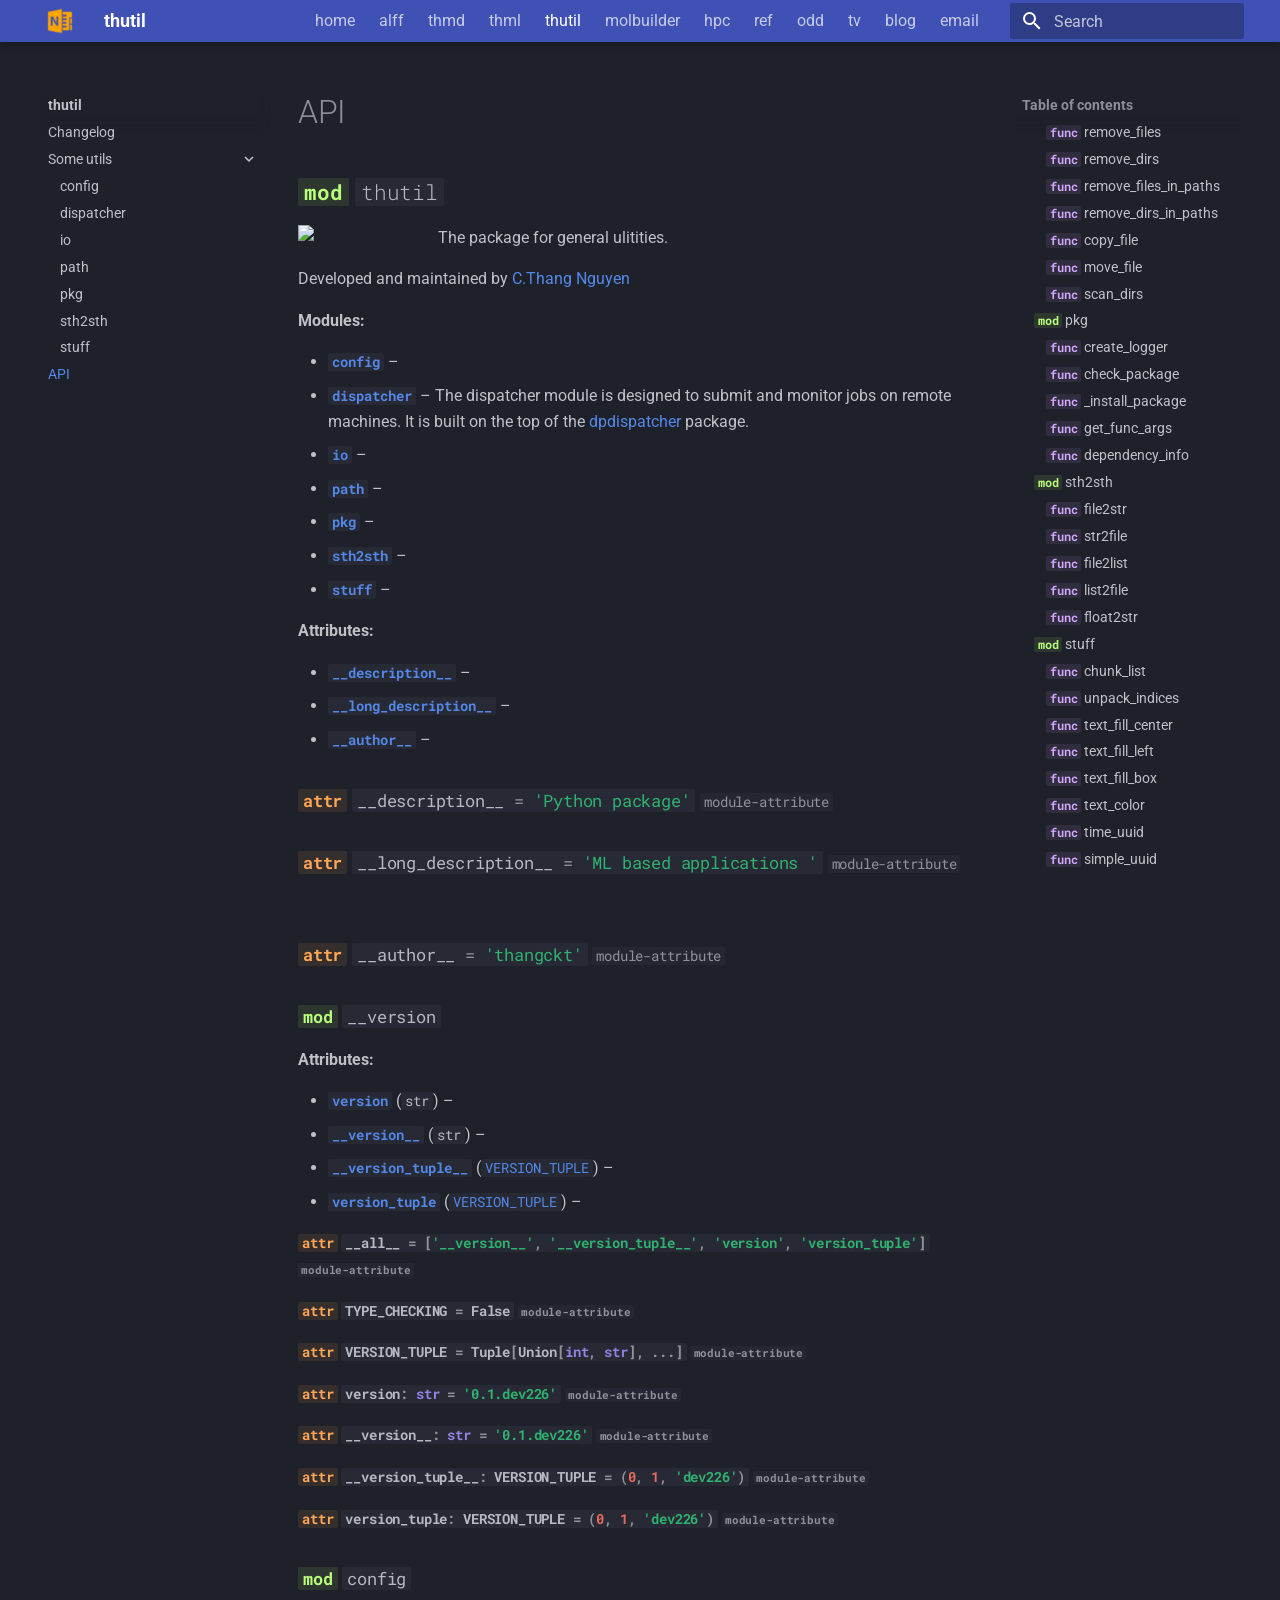
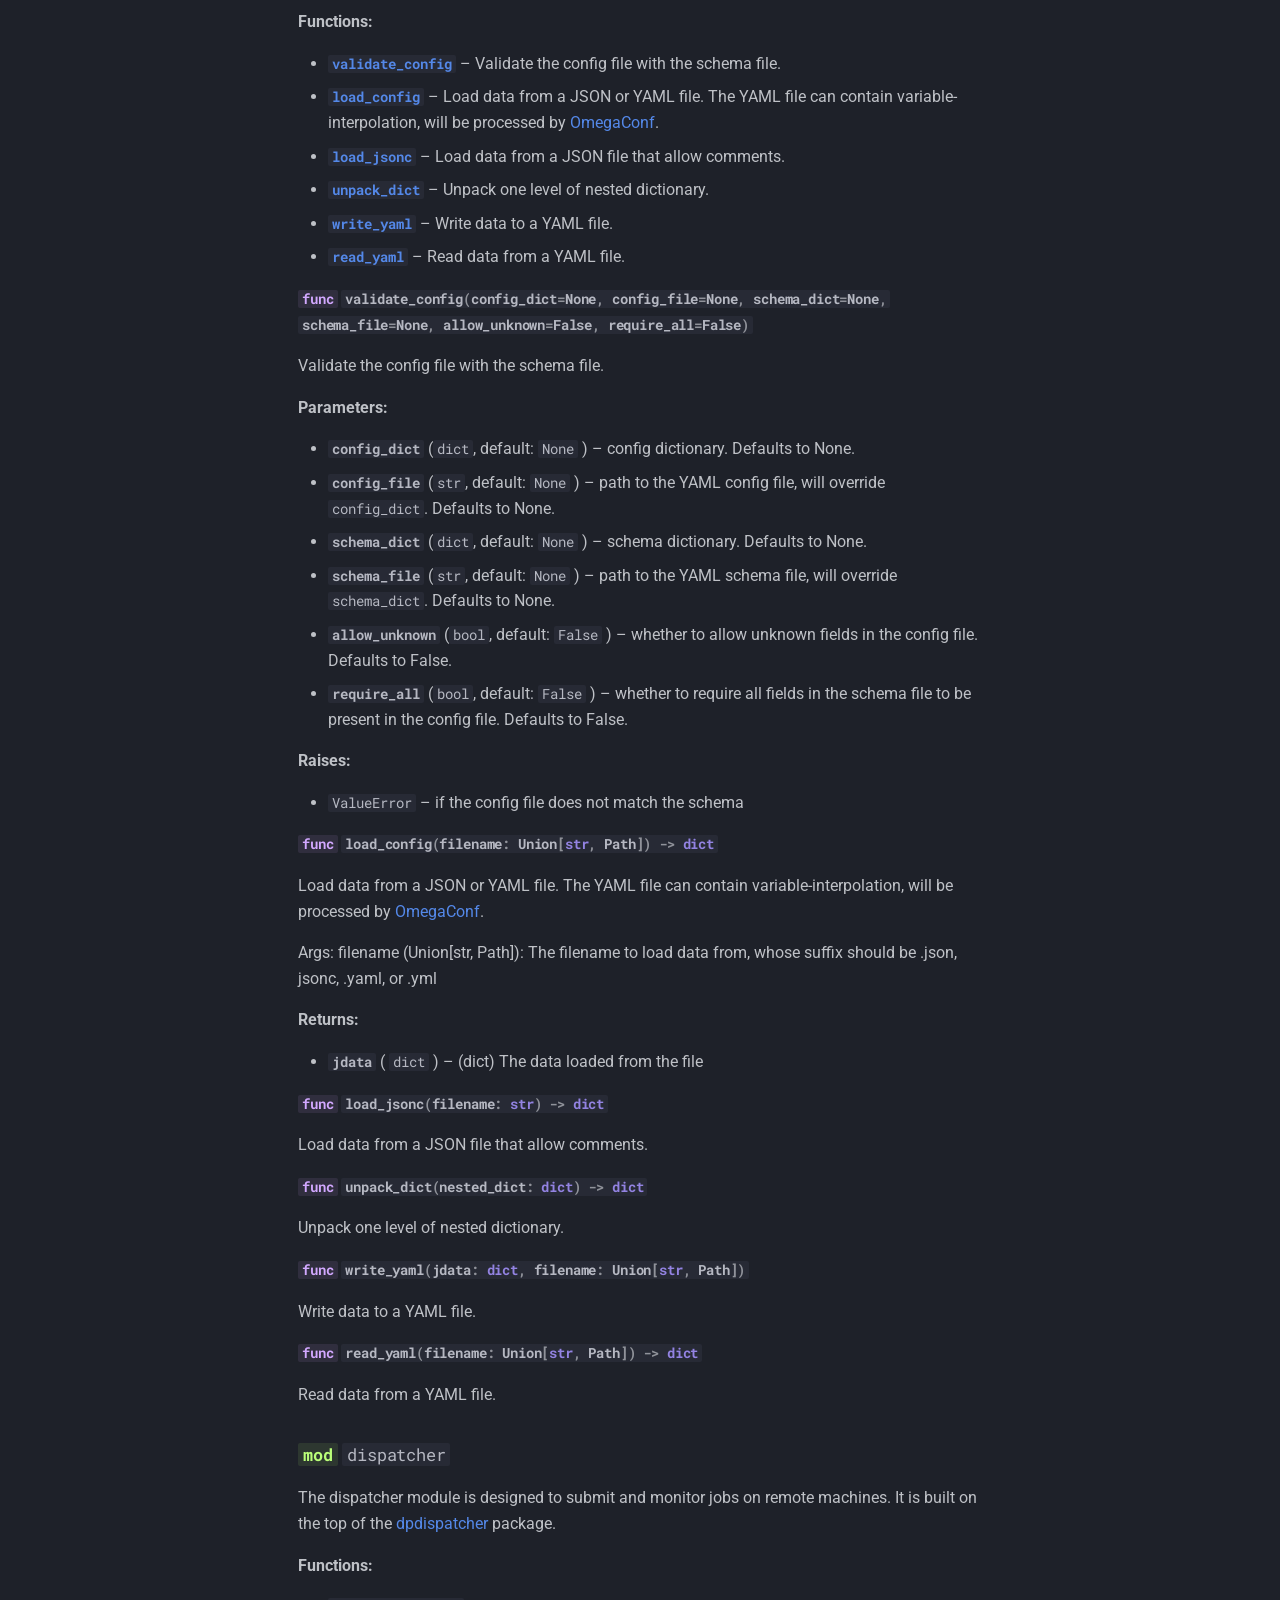
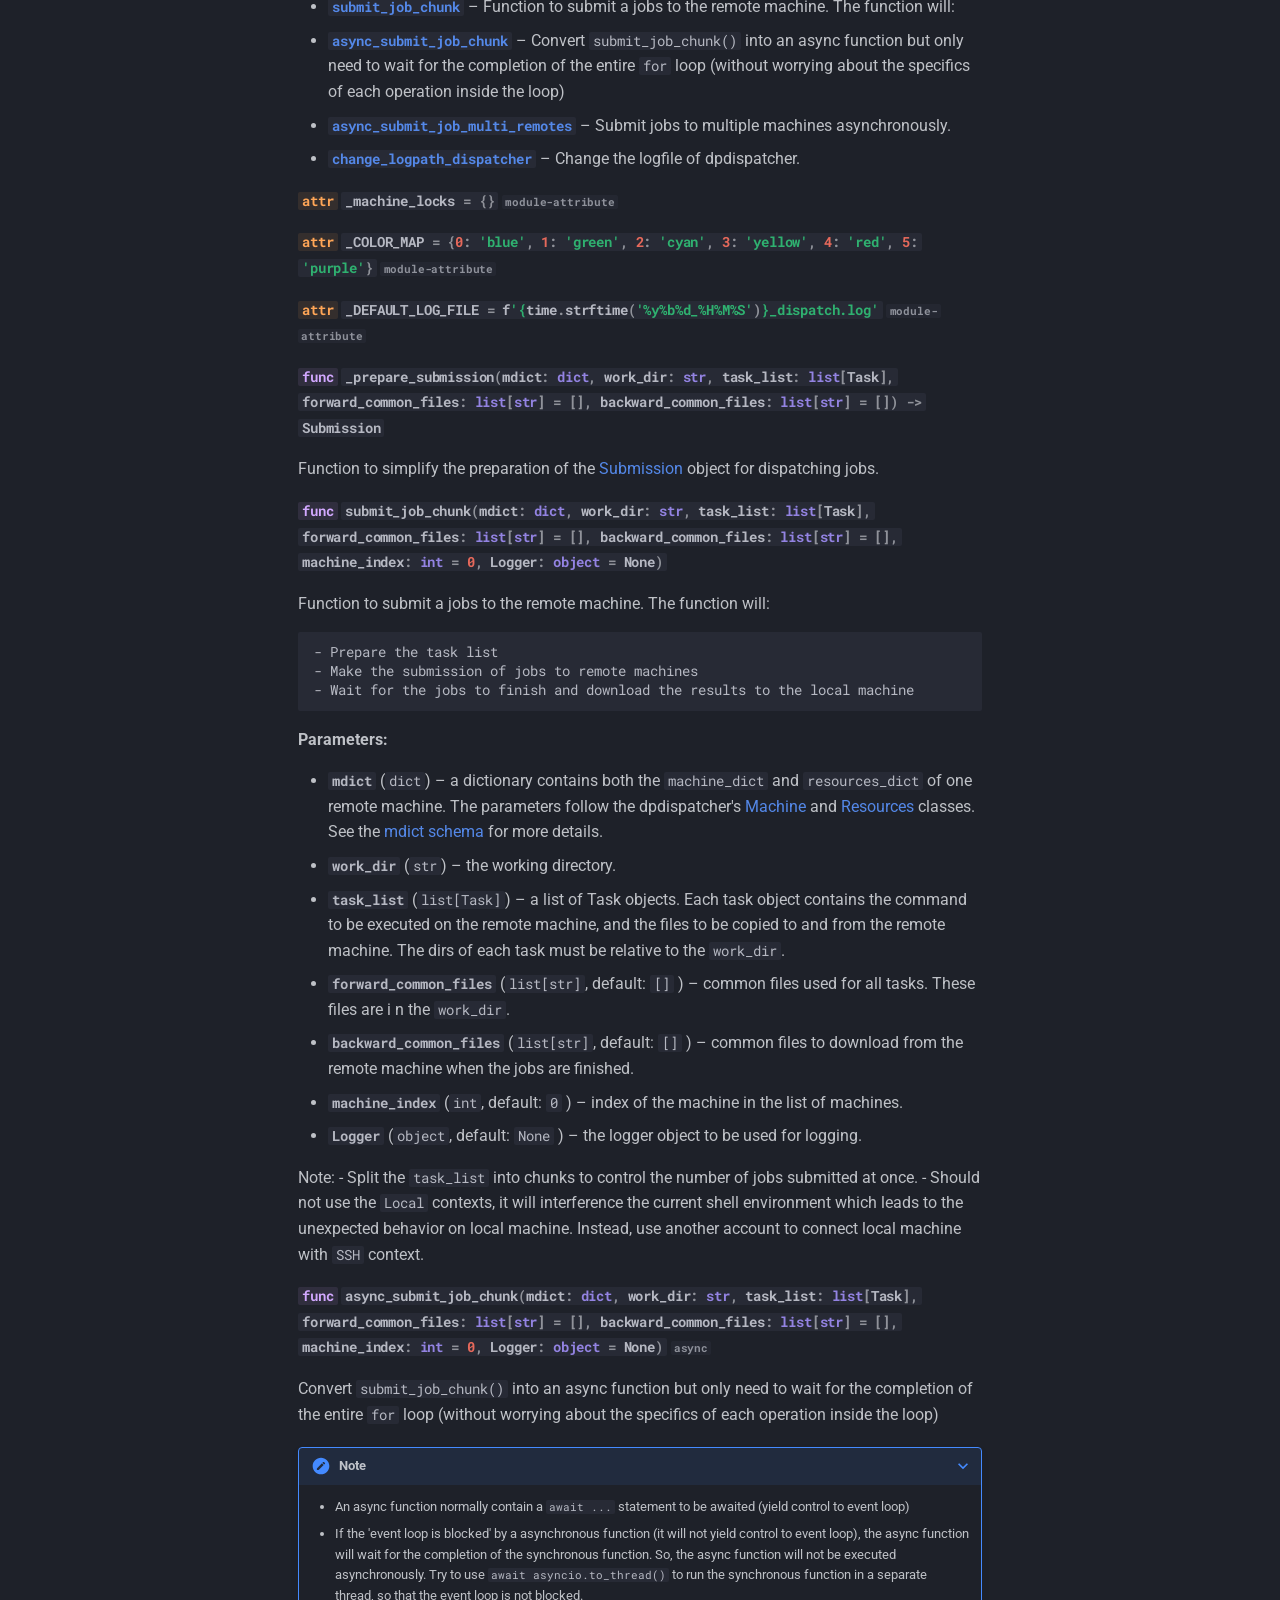
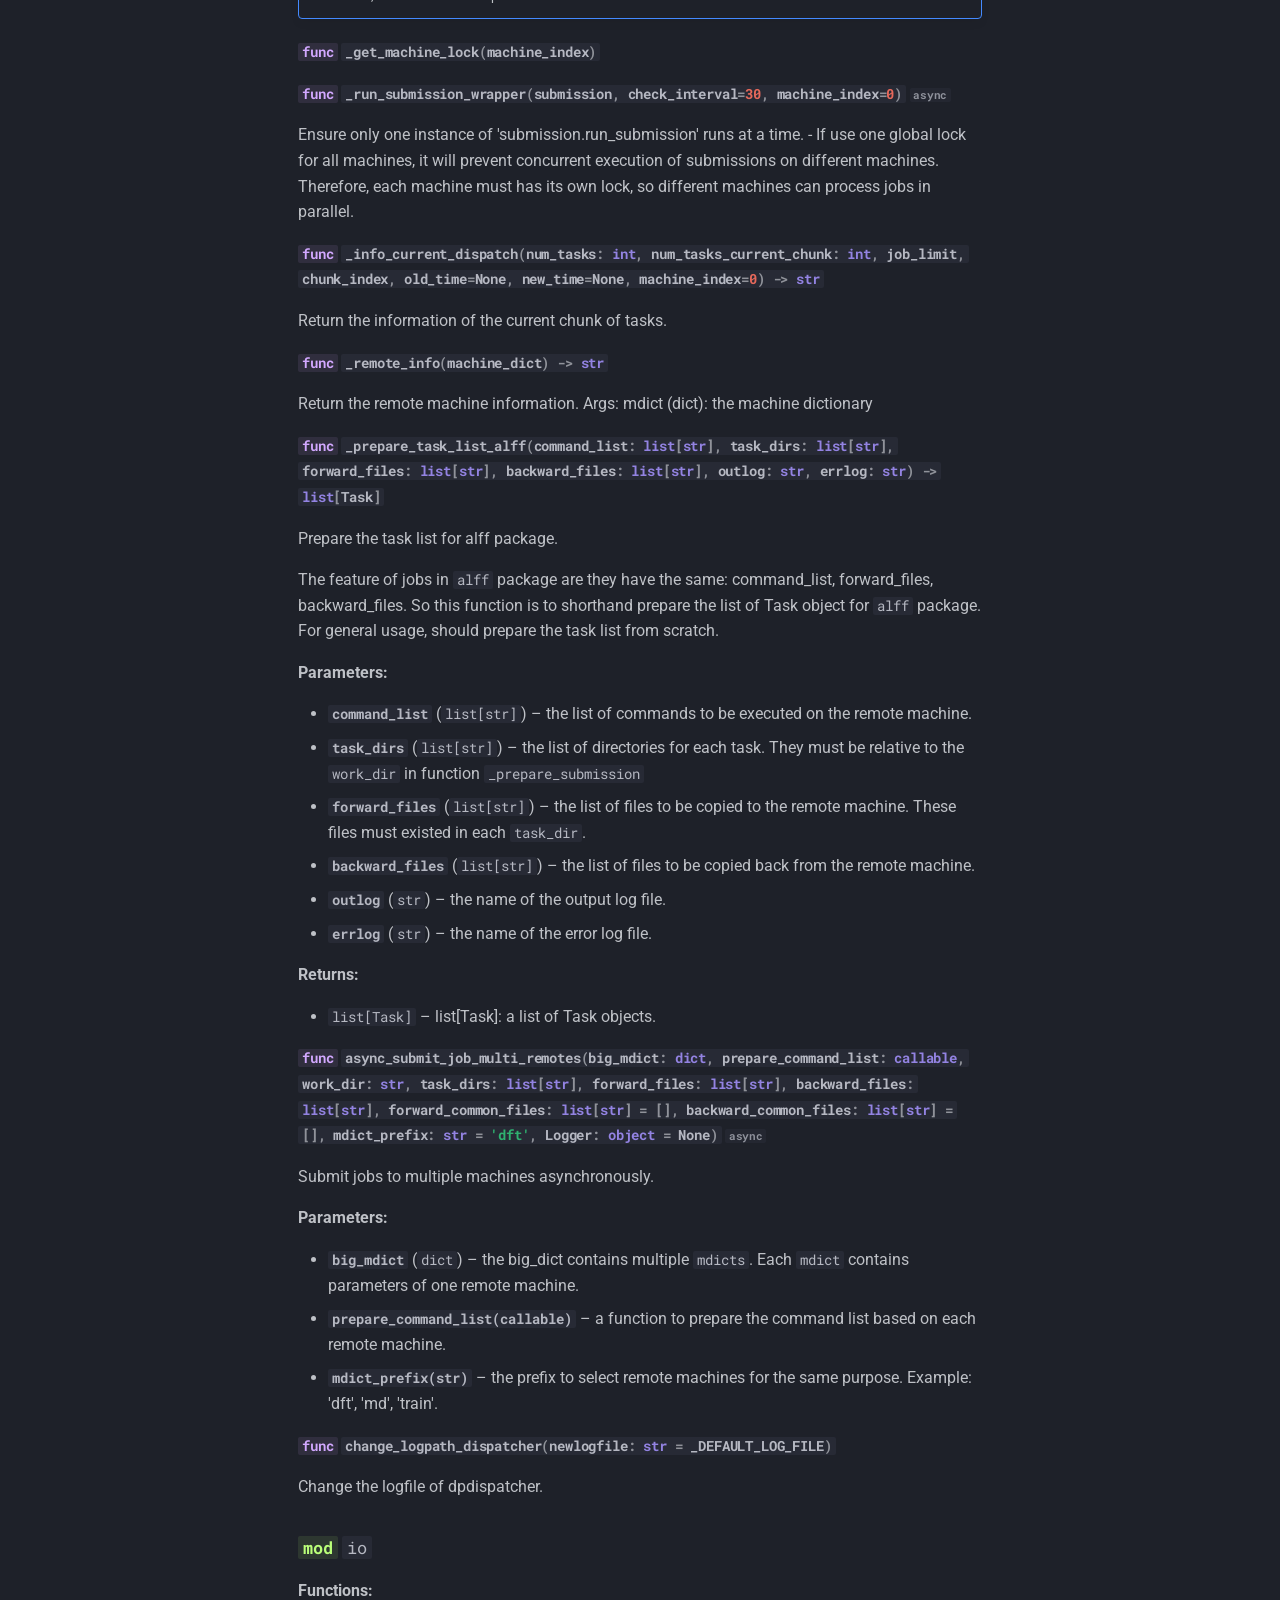
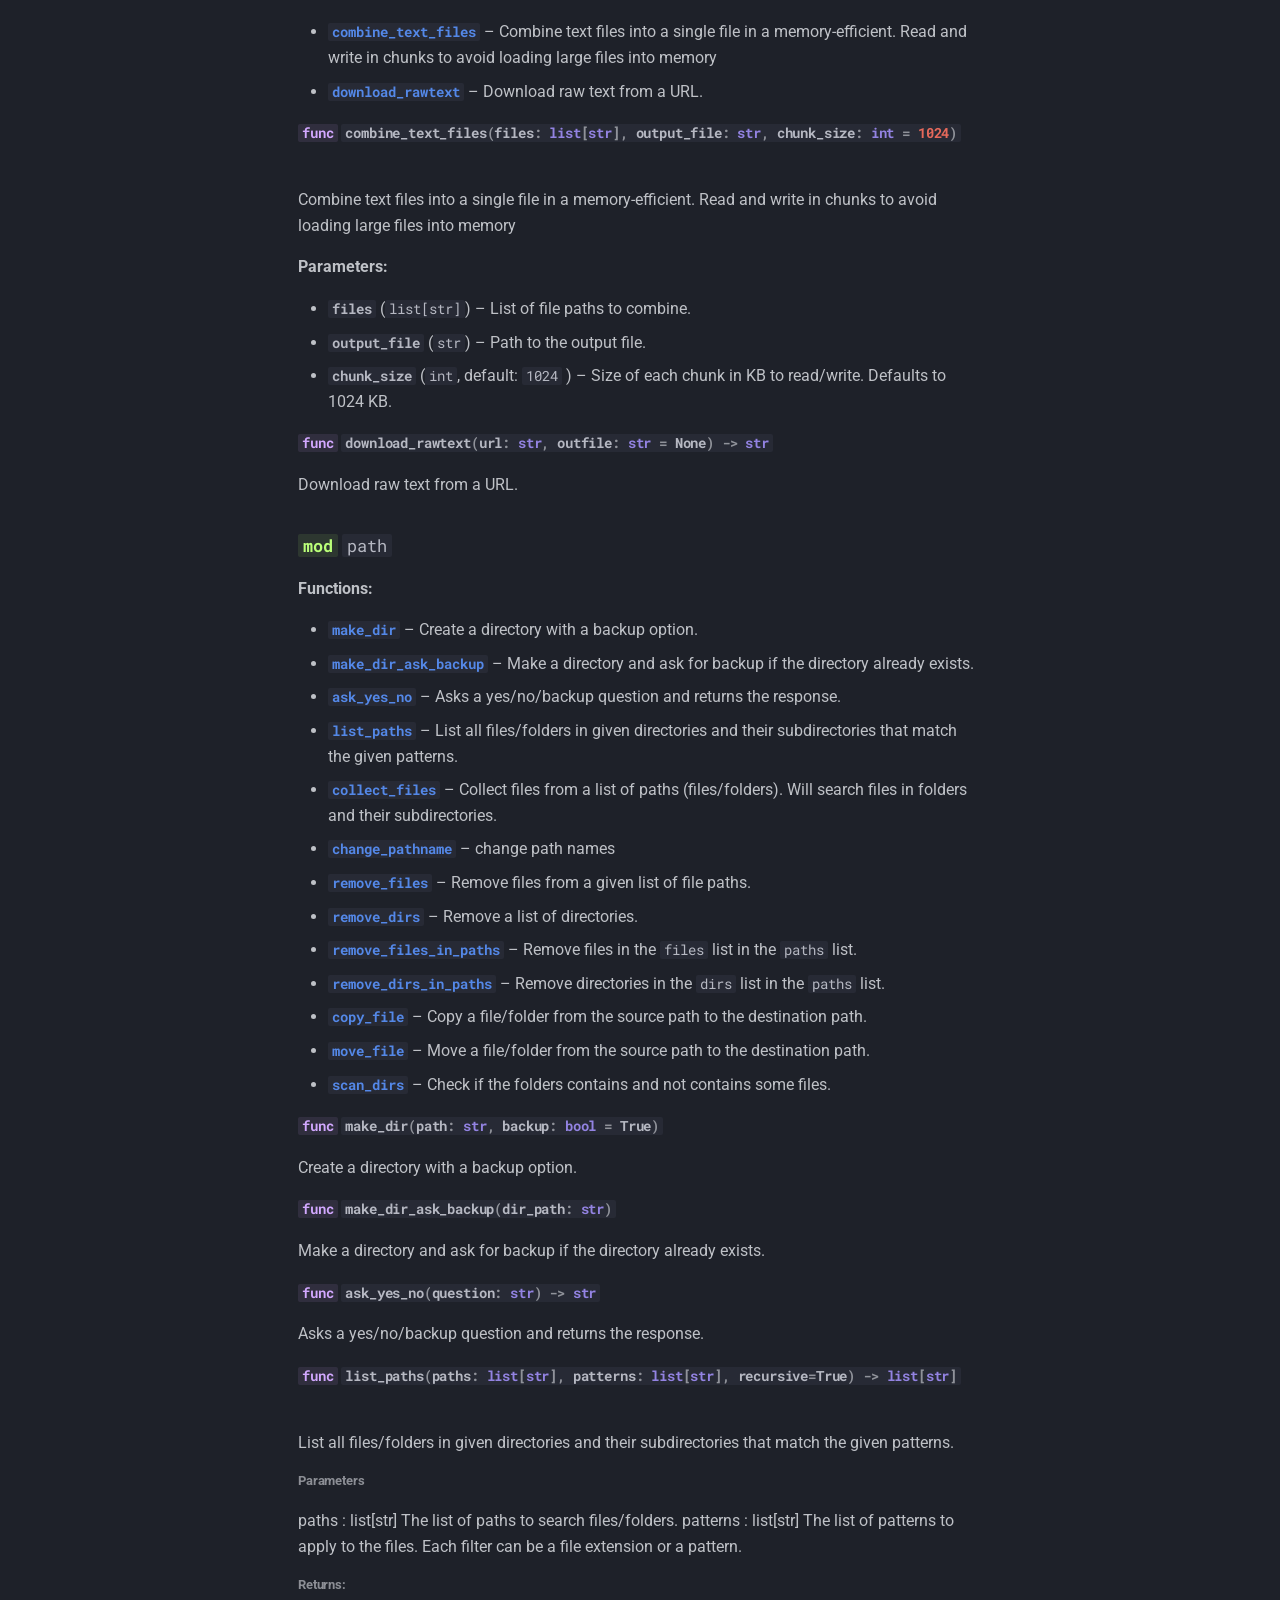
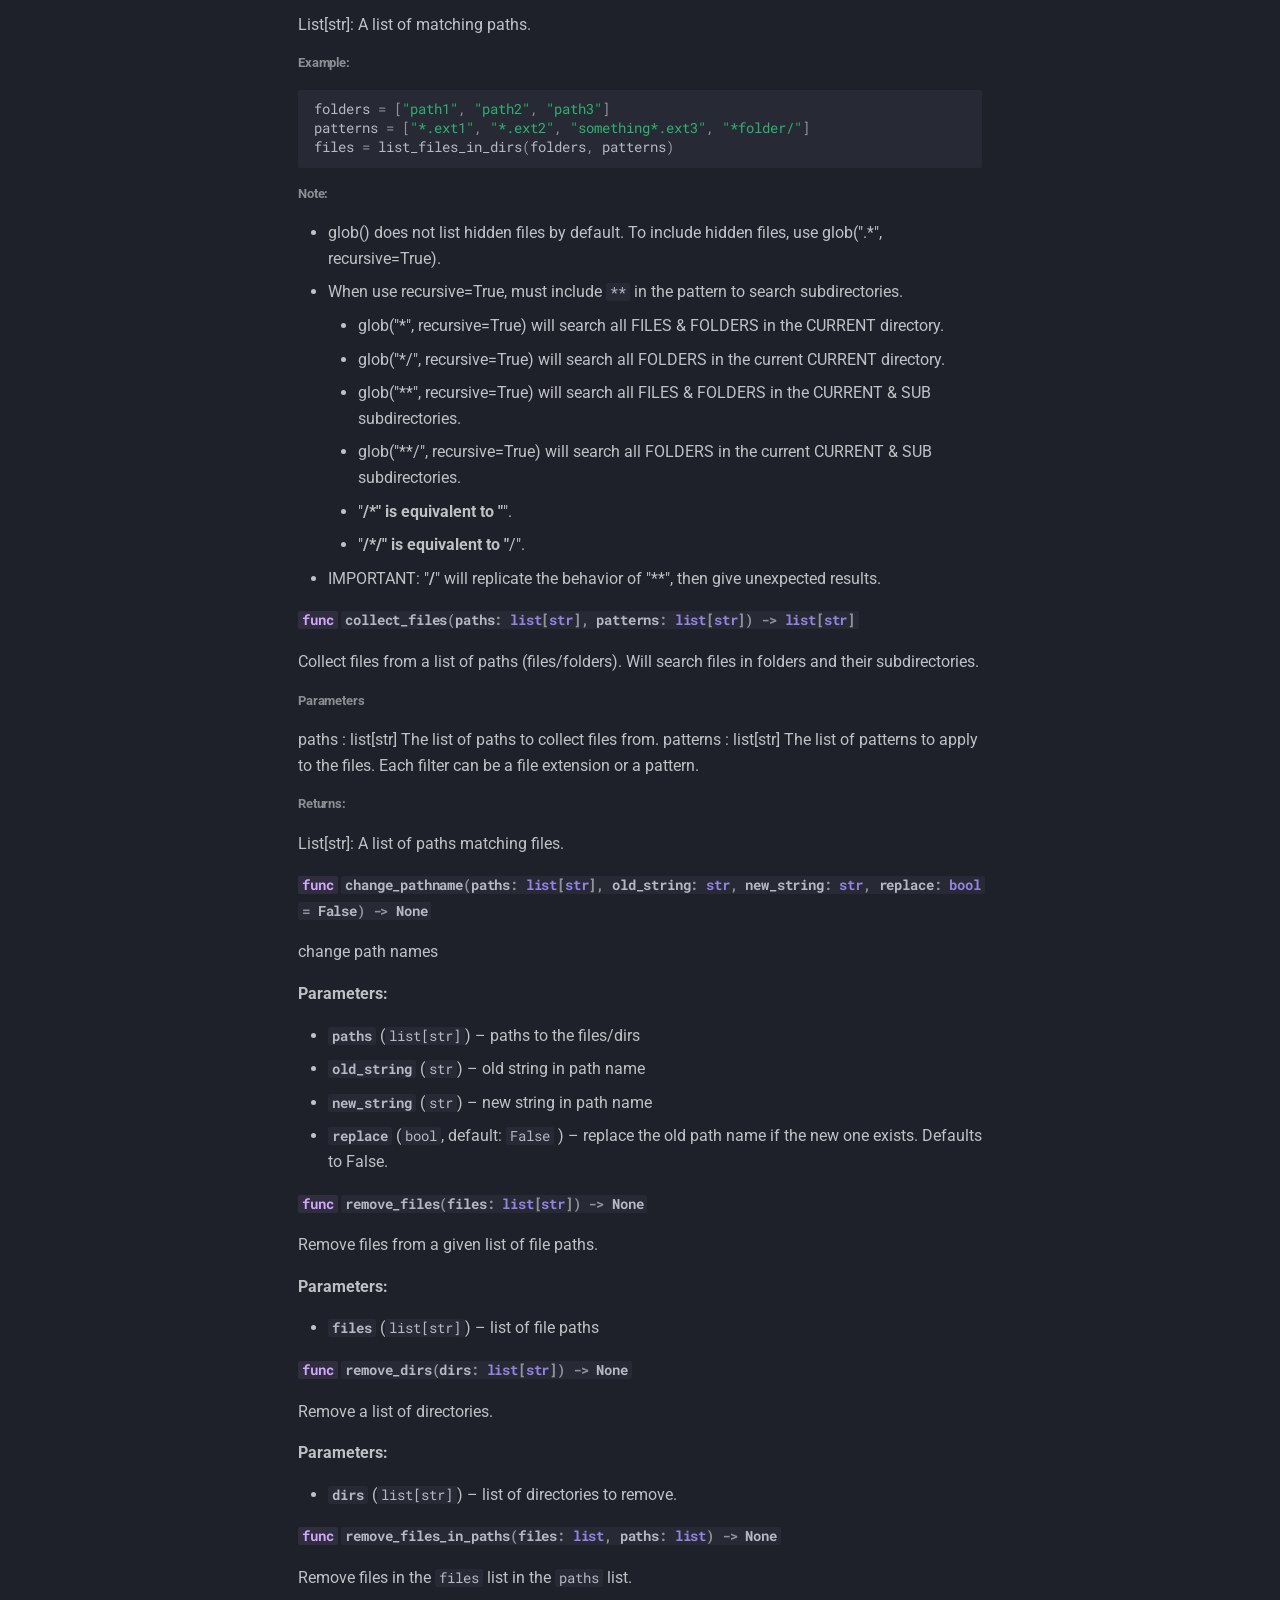
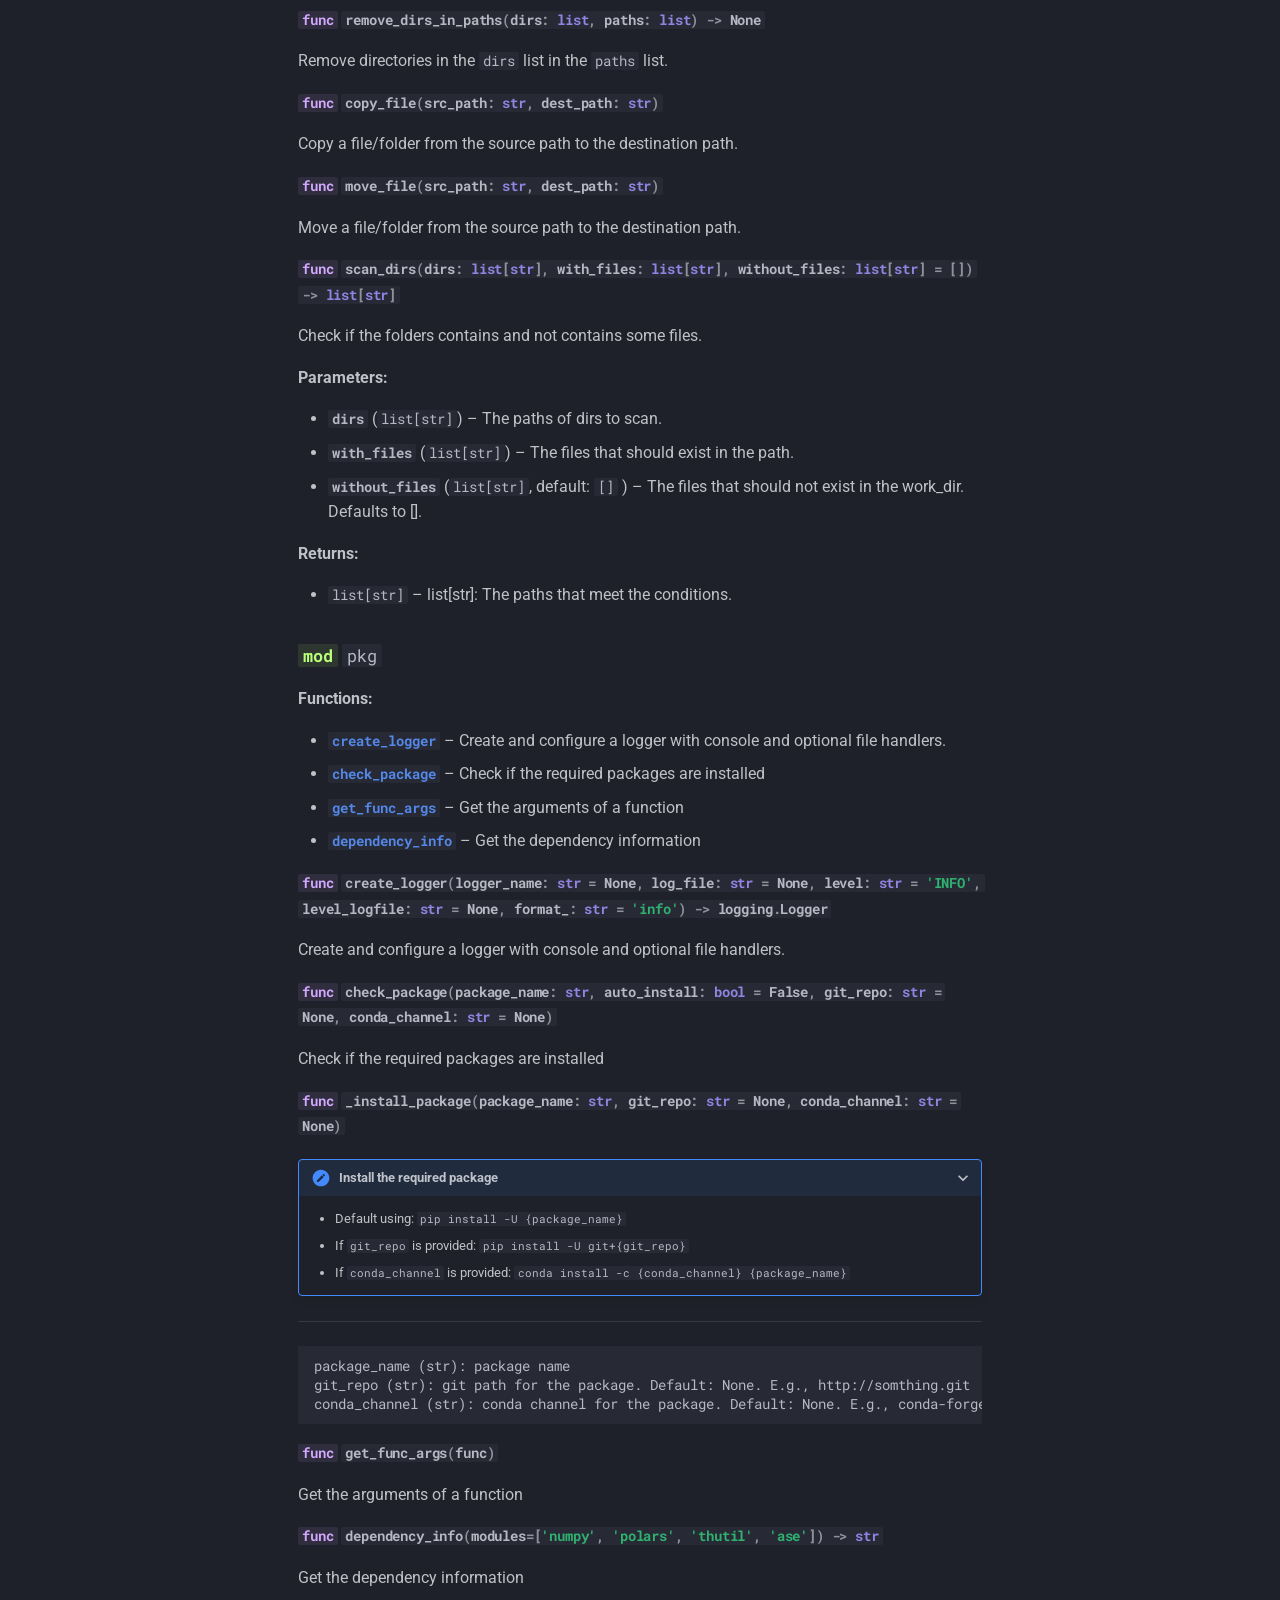
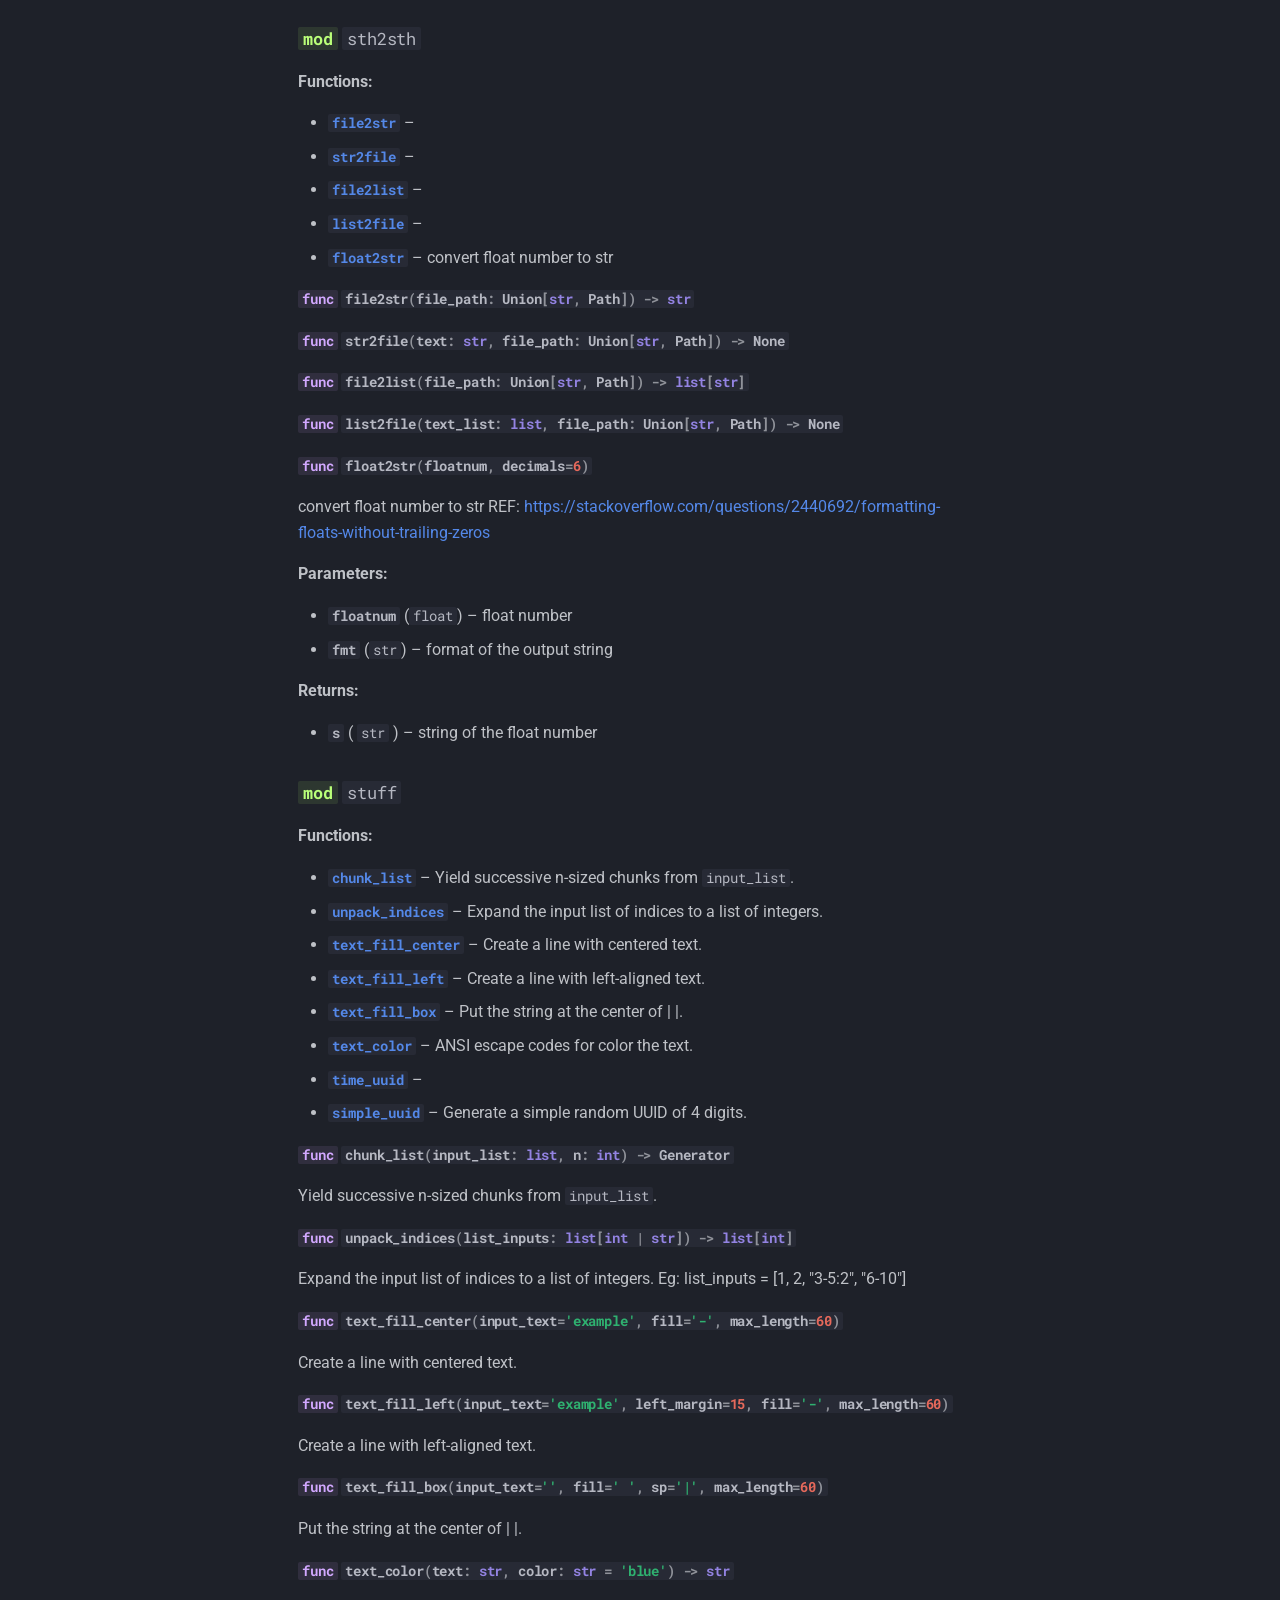
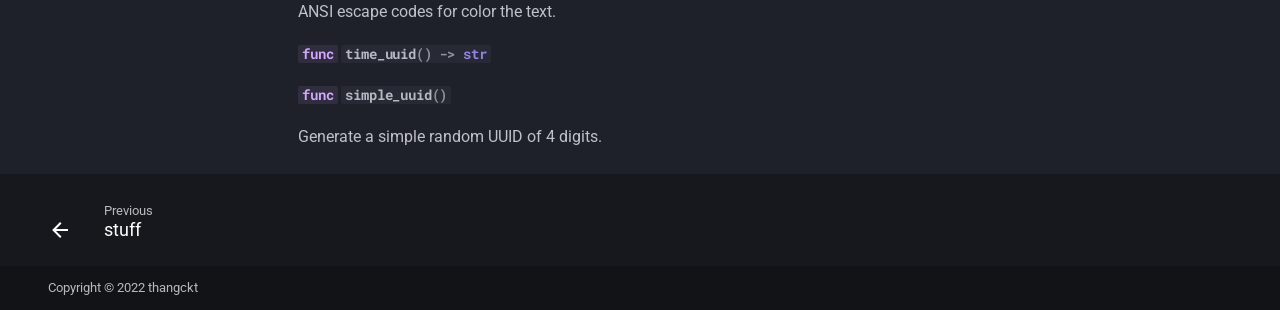
==== commit 813b9b66: "Deployed be2b84e with MkDocs version: 1.6.1" ====
--- a/api/index.html
+++ b/api/index.html
@@ -11,12 +11,12 @@
       
       
       
-        <link rel="prev" href="..">
+        <link rel="prev" href="../stuff/">
       
       
       
       <link rel="icon" href="../1images/one-note-128-o.png">
-      <meta name="generator" content="mkdocs-1.6.1, mkdocs-material-9.5.48">
+      <meta name="generator" content="mkdocs-1.6.1, mkdocs-material-9.6.11">
     
     
       
@@ -24,7 +24,7 @@
       
     
     
-      <link rel="stylesheet" href="../assets/stylesheets/main.bc3117d7.min.css">
+      <link rel="stylesheet" href="../assets/stylesheets/main.92ba64da.min.css">
       
         
         <link rel="stylesheet" href="../assets/stylesheets/palette.06af60db.min.css">
@@ -137,9 +137,11 @@
   
   
   
+  
     <li class="md-tabs__item">
-      <a href="http://thang.eu.org" class="md-tabs__link">
-        
+      <a href="http://thangckt.github.io" class="md-tabs__link">
+        
+  
   
     
   
@@ -154,9 +156,11 @@
   
   
   
+  
     <li class="md-tabs__item">
-      <a href="http://thang.eu.org/alff_doc" class="md-tabs__link">
-        
+      <a href="http://thangckt.github.io/alff_doc" class="md-tabs__link">
+        
+  
   
     
   
@@ -171,9 +175,11 @@
   
   
   
+  
     <li class="md-tabs__item">
-      <a href="http://thang.eu.org/thmd_doc" class="md-tabs__link">
-        
+      <a href="http://thangckt.github.io/thmd_doc" class="md-tabs__link">
+        
+  
   
     
   
@@ -188,9 +194,11 @@
   
   
   
+  
     <li class="md-tabs__item">
-      <a href="http://thang.eu.org/thml_doc" class="md-tabs__link">
-        
+      <a href="http://thangckt.github.io/thml_doc" class="md-tabs__link">
+        
+  
   
     
   
@@ -202,6 +210,7 @@
 
       
         
+  
   
   
     
@@ -213,6 +222,7 @@
         <a href=".." class="md-tabs__link">
           
   
+  
     
   
   thutil
@@ -227,13 +237,15 @@
   
   
   
+  
     <li class="md-tabs__item">
-      <a href="http://thang.eu.org/thvid_doc" class="md-tabs__link">
-        
-  
-    
-  
-  thvid
+      <a href="http://thangckt.github.io/molbuilder" class="md-tabs__link">
+        
+  
+  
+    
+  
+  molbuilder
 
       </a>
     </li>
@@ -244,9 +256,11 @@
   
   
   
+  
     <li class="md-tabs__item">
-      <a href="http://thang.eu.org/cluster" class="md-tabs__link">
-        
+      <a href="http://thangckt.github.io/cluster" class="md-tabs__link">
+        
+  
   
     
   
@@ -261,9 +275,11 @@
   
   
   
+  
     <li class="md-tabs__item">
-      <a href="http://thang.eu.org/ref" class="md-tabs__link">
-        
+      <a href="http://thangckt.github.io/ref" class="md-tabs__link">
+        
+  
   
     
   
@@ -278,9 +294,11 @@
   
   
   
+  
     <li class="md-tabs__item">
-      <a href="http://thang.eu.org/odd" class="md-tabs__link">
-        
+      <a href="http://thangckt.github.io/odd" class="md-tabs__link">
+        
+  
   
     
   
@@ -295,9 +313,11 @@
   
   
   
+  
     <li class="md-tabs__item">
-      <a href="http://thang.eu.org/tv" class="md-tabs__link">
-        
+      <a href="http://thangckt.github.io/tv" class="md-tabs__link">
+        
+  
   
     
   
@@ -312,9 +332,11 @@
   
   
   
+  
     <li class="md-tabs__item">
-      <a href="http://thang.eu.org/blog" class="md-tabs__link">
-        
+      <a href="http://thangckt.github.io/blog" class="md-tabs__link">
+        
+  
   
     
   
@@ -329,9 +351,11 @@
   
   
   
+  
     <li class="md-tabs__item">
-      <a href="http://thang.eu.org/email" class="md-tabs__link">
-        
+      <a href="http://thangckt.github.io/email" class="md-tabs__link">
+        
+  
   
     
   
@@ -352,11 +376,13 @@
     
     
     
-      <label class="md-header__button md-icon" for="__search">
-        
-        <svg xmlns="http://www.w3.org/2000/svg" viewBox="0 0 24 24"><path d="M9.5 3A6.5 6.5 0 0 1 16 9.5c0 1.61-.59 3.09-1.56 4.23l.27.27h.79l5 5-1.5 1.5-5-5v-.79l-.27-.27A6.52 6.52 0 0 1 9.5 16 6.5 6.5 0 0 1 3 9.5 6.5 6.5 0 0 1 9.5 3m0 2C7 5 5 7 5 9.5S7 14 9.5 14 14 12 14 9.5 12 5 9.5 5"/></svg>
-      </label>
-      <div class="md-search" data-md-component="search" role="dialog">
+      
+      
+        <label class="md-header__button md-icon" for="__search">
+          
+          <svg xmlns="http://www.w3.org/2000/svg" viewBox="0 0 24 24"><path d="M9.5 3A6.5 6.5 0 0 1 16 9.5c0 1.61-.59 3.09-1.56 4.23l.27.27h.79l5 5-1.5 1.5-5-5v-.79l-.27-.27A6.52 6.52 0 0 1 9.5 16 6.5 6.5 0 0 1 3 9.5 6.5 6.5 0 0 1 9.5 3m0 2C7 5 5 7 5 9.5S7 14 9.5 14 14 12 14 9.5 12 5 9.5 5"/></svg>
+        </label>
+        <div class="md-search" data-md-component="search" role="dialog">
   <label class="md-search__overlay" for="__search"></label>
   <div class="md-search__inner" role="search">
     <form class="md-search__form" name="search">
@@ -390,6 +416,7 @@
     </div>
   </div>
 </div>
+      
     
     
   </nav>
@@ -434,11 +461,13 @@
   
   
     <li class="md-nav__item">
-      <a href="http://thang.eu.org" class="md-nav__link">
-        
+      <a href="http://thangckt.github.io" class="md-nav__link">
+        
+  
   
   <span class="md-ellipsis">
     home
+    
   </span>
   
 
@@ -454,11 +483,13 @@
   
   
     <li class="md-nav__item">
-      <a href="http://thang.eu.org/alff_doc" class="md-nav__link">
-        
+      <a href="http://thangckt.github.io/alff_doc" class="md-nav__link">
+        
+  
   
   <span class="md-ellipsis">
     alff
+    
   </span>
   
 
@@ -474,11 +505,13 @@
   
   
     <li class="md-nav__item">
-      <a href="http://thang.eu.org/thmd_doc" class="md-nav__link">
-        
+      <a href="http://thangckt.github.io/thmd_doc" class="md-nav__link">
+        
+  
   
   <span class="md-ellipsis">
     thmd
+    
   </span>
   
 
@@ -494,11 +527,13 @@
   
   
     <li class="md-nav__item">
-      <a href="http://thang.eu.org/thml_doc" class="md-nav__link">
-        
+      <a href="http://thangckt.github.io/thml_doc" class="md-nav__link">
+        
+  
   
   <span class="md-ellipsis">
     thml
+    
   </span>
   
 
@@ -524,6 +559,11 @@
       
         
       
+        
+      
+        
+      
+    
     
     
       
@@ -539,14 +579,15 @@
         
         <input class="md-nav__toggle md-toggle " type="checkbox" id="__nav_5" checked>
         
-          
           
           <div class="md-nav__link md-nav__container">
             <a href=".." class="md-nav__link ">
               
   
+  
   <span class="md-ellipsis">
     thutil
+    
   </span>
   
 
@@ -572,6 +613,257 @@
                 
   
   
+  
+  
+    <li class="md-nav__item">
+      <a href="../CHANGELOG.md" class="md-nav__link">
+        
+  
+  
+  <span class="md-ellipsis">
+    Changelog
+    
+  </span>
+  
+
+      </a>
+    </li>
+  
+
+              
+            
+              
+                
+  
+  
+  
+  
+    
+    
+      
+        
+      
+        
+      
+        
+      
+        
+      
+        
+      
+        
+      
+        
+      
+    
+    
+    
+      
+      
+    
+    
+    <li class="md-nav__item md-nav__item--nested">
+      
+        
+        
+          
+        
+        <input class="md-nav__toggle md-toggle md-toggle--indeterminate" type="checkbox" id="__nav_5_3" >
+        
+          
+          <label class="md-nav__link" for="__nav_5_3" id="__nav_5_3_label" tabindex="0">
+            
+  
+  
+  <span class="md-ellipsis">
+    Some utils
+    
+  </span>
+  
+
+            <span class="md-nav__icon md-icon"></span>
+          </label>
+        
+        <nav class="md-nav" data-md-level="2" aria-labelledby="__nav_5_3_label" aria-expanded="false">
+          <label class="md-nav__title" for="__nav_5_3">
+            <span class="md-nav__icon md-icon"></span>
+            Some utils
+          </label>
+          <ul class="md-nav__list" data-md-scrollfix>
+            
+              
+                
+  
+  
+  
+  
+    <li class="md-nav__item">
+      <a href="../config/" class="md-nav__link">
+        
+  
+  
+  <span class="md-ellipsis">
+    config
+    
+  </span>
+  
+
+      </a>
+    </li>
+  
+
+              
+            
+              
+                
+  
+  
+  
+  
+    <li class="md-nav__item">
+      <a href="../dispatcher/" class="md-nav__link">
+        
+  
+  
+  <span class="md-ellipsis">
+    dispatcher
+    
+  </span>
+  
+
+      </a>
+    </li>
+  
+
+              
+            
+              
+                
+  
+  
+  
+  
+    <li class="md-nav__item">
+      <a href="../io/" class="md-nav__link">
+        
+  
+  
+  <span class="md-ellipsis">
+    io
+    
+  </span>
+  
+
+      </a>
+    </li>
+  
+
+              
+            
+              
+                
+  
+  
+  
+  
+    <li class="md-nav__item">
+      <a href="../path/" class="md-nav__link">
+        
+  
+  
+  <span class="md-ellipsis">
+    path
+    
+  </span>
+  
+
+      </a>
+    </li>
+  
+
+              
+            
+              
+                
+  
+  
+  
+  
+    <li class="md-nav__item">
+      <a href="../pkg/" class="md-nav__link">
+        
+  
+  
+  <span class="md-ellipsis">
+    pkg
+    
+  </span>
+  
+
+      </a>
+    </li>
+  
+
+              
+            
+              
+                
+  
+  
+  
+  
+    <li class="md-nav__item">
+      <a href="../sth2sth/" class="md-nav__link">
+        
+  
+  
+  <span class="md-ellipsis">
+    sth2sth
+    
+  </span>
+  
+
+      </a>
+    </li>
+  
+
+              
+            
+              
+                
+  
+  
+  
+  
+    <li class="md-nav__item">
+      <a href="../stuff/" class="md-nav__link">
+        
+  
+  
+  <span class="md-ellipsis">
+    stuff
+    
+  </span>
+  
+
+      </a>
+    </li>
+  
+
+              
+            
+          </ul>
+        </nav>
+      
+    </li>
+  
+
+              
+            
+              
+                
+  
+  
     
   
   
@@ -587,8 +879,10 @@
         <label class="md-nav__link md-nav__link--active" for="__toc">
           
   
+  
   <span class="md-ellipsis">
     API
+    
   </span>
   
 
@@ -598,8 +892,10 @@
       <a href="./" class="md-nav__link md-nav__link--active">
         
   
+  
   <span class="md-ellipsis">
     API
+    
   </span>
   
 
@@ -658,17 +954,26 @@
 </li>
         
           <li class="md-nav__item">
-  <a href="#thutil._version" class="md-nav__link">
-    <span class="md-ellipsis">
-      <code class="doc-symbol doc-symbol-toc doc-symbol-module"></code>&nbsp;_version
-    </span>
-  </a>
-  
-    <nav class="md-nav" aria-label=" _version">
+  <a href="#thutil.__version" class="md-nav__link">
+    <span class="md-ellipsis">
+      <code class="doc-symbol doc-symbol-toc doc-symbol-module"></code>&nbsp;__version
+    </span>
+  </a>
+  
+    <nav class="md-nav" aria-label=" __version">
       <ul class="md-nav__list">
         
           <li class="md-nav__item">
-  <a href="#thutil._version.TYPE_CHECKING" class="md-nav__link">
+  <a href="#thutil.__version.__all__" class="md-nav__link">
+    <span class="md-ellipsis">
+      <code class="doc-symbol doc-symbol-toc doc-symbol-attribute"></code>&nbsp;__all__
+    </span>
+  </a>
+  
+</li>
+        
+          <li class="md-nav__item">
+  <a href="#thutil.__version.TYPE_CHECKING" class="md-nav__link">
     <span class="md-ellipsis">
       <code class="doc-symbol doc-symbol-toc doc-symbol-attribute"></code>&nbsp;TYPE_CHECKING
     </span>
@@ -677,7 +982,7 @@
 </li>
         
           <li class="md-nav__item">
-  <a href="#thutil._version.VERSION_TUPLE" class="md-nav__link">
+  <a href="#thutil.__version.VERSION_TUPLE" class="md-nav__link">
     <span class="md-ellipsis">
       <code class="doc-symbol doc-symbol-toc doc-symbol-attribute"></code>&nbsp;VERSION_TUPLE
     </span>
@@ -686,7 +991,7 @@
 </li>
         
           <li class="md-nav__item">
-  <a href="#thutil._version.version" class="md-nav__link">
+  <a href="#thutil.__version.version" class="md-nav__link">
     <span class="md-ellipsis">
       <code class="doc-symbol doc-symbol-toc doc-symbol-attribute"></code>&nbsp;version
     </span>
@@ -695,7 +1000,7 @@
 </li>
         
           <li class="md-nav__item">
-  <a href="#thutil._version.__version__" class="md-nav__link">
+  <a href="#thutil.__version.__version__" class="md-nav__link">
     <span class="md-ellipsis">
       <code class="doc-symbol doc-symbol-toc doc-symbol-attribute"></code>&nbsp;__version__
     </span>
@@ -704,7 +1009,7 @@
 </li>
         
           <li class="md-nav__item">
-  <a href="#thutil._version.__version_tuple__" class="md-nav__link">
+  <a href="#thutil.__version.__version_tuple__" class="md-nav__link">
     <span class="md-ellipsis">
       <code class="doc-symbol doc-symbol-toc doc-symbol-attribute"></code>&nbsp;__version_tuple__
     </span>
@@ -713,7 +1018,7 @@
 </li>
         
           <li class="md-nav__item">
-  <a href="#thutil._version.version_tuple" class="md-nav__link">
+  <a href="#thutil.__version.version_tuple" class="md-nav__link">
     <span class="md-ellipsis">
       <code class="doc-symbol doc-symbol-toc doc-symbol-attribute"></code>&nbsp;version_tuple
     </span>
@@ -727,6 +1032,207 @@
 </li>
         
           <li class="md-nav__item">
+  <a href="#thutil.config" class="md-nav__link">
+    <span class="md-ellipsis">
+      <code class="doc-symbol doc-symbol-toc doc-symbol-module"></code>&nbsp;config
+    </span>
+  </a>
+  
+    <nav class="md-nav" aria-label=" config">
+      <ul class="md-nav__list">
+        
+          <li class="md-nav__item">
+  <a href="#thutil.config.validate_config" class="md-nav__link">
+    <span class="md-ellipsis">
+      <code class="doc-symbol doc-symbol-toc doc-symbol-function"></code>&nbsp;validate_config
+    </span>
+  </a>
+  
+</li>
+        
+          <li class="md-nav__item">
+  <a href="#thutil.config.load_config" class="md-nav__link">
+    <span class="md-ellipsis">
+      <code class="doc-symbol doc-symbol-toc doc-symbol-function"></code>&nbsp;load_config
+    </span>
+  </a>
+  
+</li>
+        
+          <li class="md-nav__item">
+  <a href="#thutil.config.load_jsonc" class="md-nav__link">
+    <span class="md-ellipsis">
+      <code class="doc-symbol doc-symbol-toc doc-symbol-function"></code>&nbsp;load_jsonc
+    </span>
+  </a>
+  
+</li>
+        
+          <li class="md-nav__item">
+  <a href="#thutil.config.unpack_dict" class="md-nav__link">
+    <span class="md-ellipsis">
+      <code class="doc-symbol doc-symbol-toc doc-symbol-function"></code>&nbsp;unpack_dict
+    </span>
+  </a>
+  
+</li>
+        
+          <li class="md-nav__item">
+  <a href="#thutil.config.write_yaml" class="md-nav__link">
+    <span class="md-ellipsis">
+      <code class="doc-symbol doc-symbol-toc doc-symbol-function"></code>&nbsp;write_yaml
+    </span>
+  </a>
+  
+</li>
+        
+          <li class="md-nav__item">
+  <a href="#thutil.config.read_yaml" class="md-nav__link">
+    <span class="md-ellipsis">
+      <code class="doc-symbol doc-symbol-toc doc-symbol-function"></code>&nbsp;read_yaml
+    </span>
+  </a>
+  
+</li>
+        
+      </ul>
+    </nav>
+  
+</li>
+        
+          <li class="md-nav__item">
+  <a href="#thutil.dispatcher" class="md-nav__link">
+    <span class="md-ellipsis">
+      <code class="doc-symbol doc-symbol-toc doc-symbol-module"></code>&nbsp;dispatcher
+    </span>
+  </a>
+  
+    <nav class="md-nav" aria-label=" dispatcher">
+      <ul class="md-nav__list">
+        
+          <li class="md-nav__item">
+  <a href="#thutil.dispatcher._machine_locks" class="md-nav__link">
+    <span class="md-ellipsis">
+      <code class="doc-symbol doc-symbol-toc doc-symbol-attribute"></code>&nbsp;_machine_locks
+    </span>
+  </a>
+  
+</li>
+        
+          <li class="md-nav__item">
+  <a href="#thutil.dispatcher._COLOR_MAP" class="md-nav__link">
+    <span class="md-ellipsis">
+      <code class="doc-symbol doc-symbol-toc doc-symbol-attribute"></code>&nbsp;_COLOR_MAP
+    </span>
+  </a>
+  
+</li>
+        
+          <li class="md-nav__item">
+  <a href="#thutil.dispatcher._DEFAULT_LOG_FILE" class="md-nav__link">
+    <span class="md-ellipsis">
+      <code class="doc-symbol doc-symbol-toc doc-symbol-attribute"></code>&nbsp;_DEFAULT_LOG_FILE
+    </span>
+  </a>
+  
+</li>
+        
+          <li class="md-nav__item">
+  <a href="#thutil.dispatcher._prepare_submission" class="md-nav__link">
+    <span class="md-ellipsis">
+      <code class="doc-symbol doc-symbol-toc doc-symbol-function"></code>&nbsp;_prepare_submission
+    </span>
+  </a>
+  
+</li>
+        
+          <li class="md-nav__item">
+  <a href="#thutil.dispatcher.submit_job_chunk" class="md-nav__link">
+    <span class="md-ellipsis">
+      <code class="doc-symbol doc-symbol-toc doc-symbol-function"></code>&nbsp;submit_job_chunk
+    </span>
+  </a>
+  
+</li>
+        
+          <li class="md-nav__item">
+  <a href="#thutil.dispatcher.async_submit_job_chunk" class="md-nav__link">
+    <span class="md-ellipsis">
+      <code class="doc-symbol doc-symbol-toc doc-symbol-function"></code>&nbsp;async_submit_job_chunk
+    </span>
+  </a>
+  
+</li>
+        
+          <li class="md-nav__item">
+  <a href="#thutil.dispatcher._get_machine_lock" class="md-nav__link">
+    <span class="md-ellipsis">
+      <code class="doc-symbol doc-symbol-toc doc-symbol-function"></code>&nbsp;_get_machine_lock
+    </span>
+  </a>
+  
+</li>
+        
+          <li class="md-nav__item">
+  <a href="#thutil.dispatcher._run_submission_wrapper" class="md-nav__link">
+    <span class="md-ellipsis">
+      <code class="doc-symbol doc-symbol-toc doc-symbol-function"></code>&nbsp;_run_submission_wrapper
+    </span>
+  </a>
+  
+</li>
+        
+          <li class="md-nav__item">
+  <a href="#thutil.dispatcher._info_current_dispatch" class="md-nav__link">
+    <span class="md-ellipsis">
+      <code class="doc-symbol doc-symbol-toc doc-symbol-function"></code>&nbsp;_info_current_dispatch
+    </span>
+  </a>
+  
+</li>
+        
+          <li class="md-nav__item">
+  <a href="#thutil.dispatcher._remote_info" class="md-nav__link">
+    <span class="md-ellipsis">
+      <code class="doc-symbol doc-symbol-toc doc-symbol-function"></code>&nbsp;_remote_info
+    </span>
+  </a>
+  
+</li>
+        
+          <li class="md-nav__item">
+  <a href="#thutil.dispatcher._prepare_task_list_alff" class="md-nav__link">
+    <span class="md-ellipsis">
+      <code class="doc-symbol doc-symbol-toc doc-symbol-function"></code>&nbsp;_prepare_task_list_alff
+    </span>
+  </a>
+  
+</li>
+        
+          <li class="md-nav__item">
+  <a href="#thutil.dispatcher.async_submit_job_multi_remotes" class="md-nav__link">
+    <span class="md-ellipsis">
+      <code class="doc-symbol doc-symbol-toc doc-symbol-function"></code>&nbsp;async_submit_job_multi_remotes
+    </span>
+  </a>
+  
+</li>
+        
+          <li class="md-nav__item">
+  <a href="#thutil.dispatcher.change_logpath_dispatcher" class="md-nav__link">
+    <span class="md-ellipsis">
+      <code class="doc-symbol doc-symbol-toc doc-symbol-function"></code>&nbsp;change_logpath_dispatcher
+    </span>
+  </a>
+  
+</li>
+        
+      </ul>
+    </nav>
+  
+</li>
+        
+          <li class="md-nav__item">
   <a href="#thutil.io" class="md-nav__link">
     <span class="md-ellipsis">
       <code class="doc-symbol doc-symbol-toc doc-symbol-module"></code>&nbsp;io
@@ -737,15 +1243,6 @@
       <ul class="md-nav__list">
         
           <li class="md-nav__item">
-  <a href="#thutil.io.unpack_dict" class="md-nav__link">
-    <span class="md-ellipsis">
-      <code class="doc-symbol doc-symbol-toc doc-symbol-function"></code>&nbsp;unpack_dict
-    </span>
-  </a>
-  
-</li>
-        
-          <li class="md-nav__item">
   <a href="#thutil.io.combine_text_files" class="md-nav__link">
     <span class="md-ellipsis">
       <code class="doc-symbol doc-symbol-toc doc-symbol-function"></code>&nbsp;combine_text_files
@@ -755,37 +1252,9 @@
 </li>
         
           <li class="md-nav__item">
-  <a href="#thutil.io.load_setting_file" class="md-nav__link">
-    <span class="md-ellipsis">
-      <code class="doc-symbol doc-symbol-toc doc-symbol-function"></code>&nbsp;load_setting_file
-    </span>
-  </a>
-  
-    <nav class="md-nav" aria-label=" load_setting_file">
-      <ul class="md-nav__list">
-        
-          <li class="md-nav__item">
-  <a href="#thutil.io.load_setting_file--parameters" class="md-nav__link">
-    <span class="md-ellipsis">
-      Parameters
-    </span>
-  </a>
-  
-</li>
-        
-          <li class="md-nav__item">
-  <a href="#thutil.io.load_setting_file--returns" class="md-nav__link">
-    <span class="md-ellipsis">
-      Returns
-    </span>
-  </a>
-  
-</li>
-        
-          <li class="md-nav__item">
-  <a href="#thutil.io.load_setting_file--raises" class="md-nav__link">
-    <span class="md-ellipsis">
-      Raises
+  <a href="#thutil.io.download_rawtext" class="md-nav__link">
+    <span class="md-ellipsis">
+      <code class="doc-symbol doc-symbol-toc doc-symbol-function"></code>&nbsp;download_rawtext
     </span>
   </a>
   
@@ -797,36 +1266,83 @@
 </li>
         
           <li class="md-nav__item">
-  <a href="#thutil.io.load_jsonc" class="md-nav__link">
-    <span class="md-ellipsis">
-      <code class="doc-symbol doc-symbol-toc doc-symbol-function"></code>&nbsp;load_jsonc
-    </span>
-  </a>
-  
-</li>
-        
-          <li class="md-nav__item">
-  <a href="#thutil.io.write_yaml" class="md-nav__link">
-    <span class="md-ellipsis">
-      <code class="doc-symbol doc-symbol-toc doc-symbol-function"></code>&nbsp;write_yaml
-    </span>
-  </a>
-  
-</li>
-        
-          <li class="md-nav__item">
-  <a href="#thutil.io.read_yaml" class="md-nav__link">
-    <span class="md-ellipsis">
-      <code class="doc-symbol doc-symbol-toc doc-symbol-function"></code>&nbsp;read_yaml
-    </span>
-  </a>
-  
-</li>
-        
-          <li class="md-nav__item">
-  <a href="#thutil.io.download_rawtext" class="md-nav__link">
-    <span class="md-ellipsis">
-      <code class="doc-symbol doc-symbol-toc doc-symbol-function"></code>&nbsp;download_rawtext
+  <a href="#thutil.path" class="md-nav__link">
+    <span class="md-ellipsis">
+      <code class="doc-symbol doc-symbol-toc doc-symbol-module"></code>&nbsp;path
+    </span>
+  </a>
+  
+    <nav class="md-nav" aria-label=" path">
+      <ul class="md-nav__list">
+        
+          <li class="md-nav__item">
+  <a href="#thutil.path.make_dir" class="md-nav__link">
+    <span class="md-ellipsis">
+      <code class="doc-symbol doc-symbol-toc doc-symbol-function"></code>&nbsp;make_dir
+    </span>
+  </a>
+  
+</li>
+        
+          <li class="md-nav__item">
+  <a href="#thutil.path.make_dir_ask_backup" class="md-nav__link">
+    <span class="md-ellipsis">
+      <code class="doc-symbol doc-symbol-toc doc-symbol-function"></code>&nbsp;make_dir_ask_backup
+    </span>
+  </a>
+  
+</li>
+        
+          <li class="md-nav__item">
+  <a href="#thutil.path.ask_yes_no" class="md-nav__link">
+    <span class="md-ellipsis">
+      <code class="doc-symbol doc-symbol-toc doc-symbol-function"></code>&nbsp;ask_yes_no
+    </span>
+  </a>
+  
+</li>
+        
+          <li class="md-nav__item">
+  <a href="#thutil.path.list_paths" class="md-nav__link">
+    <span class="md-ellipsis">
+      <code class="doc-symbol doc-symbol-toc doc-symbol-function"></code>&nbsp;list_paths
+    </span>
+  </a>
+  
+    <nav class="md-nav" aria-label=" list_paths">
+      <ul class="md-nav__list">
+        
+          <li class="md-nav__item">
+  <a href="#thutil.path.list_paths--parameters" class="md-nav__link">
+    <span class="md-ellipsis">
+      Parameters
+    </span>
+  </a>
+  
+</li>
+        
+          <li class="md-nav__item">
+  <a href="#thutil.path.list_paths--returns" class="md-nav__link">
+    <span class="md-ellipsis">
+      Returns:
+    </span>
+  </a>
+  
+</li>
+        
+          <li class="md-nav__item">
+  <a href="#thutil.path.list_paths--example" class="md-nav__link">
+    <span class="md-ellipsis">
+      Example:
+    </span>
+  </a>
+  
+</li>
+        
+          <li class="md-nav__item">
+  <a href="#thutil.path.list_paths--note" class="md-nav__link">
+    <span class="md-ellipsis">
+      Note:
     </span>
   </a>
   
@@ -838,54 +1354,17 @@
 </li>
         
           <li class="md-nav__item">
-  <a href="#thutil.path" class="md-nav__link">
-    <span class="md-ellipsis">
-      <code class="doc-symbol doc-symbol-toc doc-symbol-module"></code>&nbsp;path
-    </span>
-  </a>
-  
-    <nav class="md-nav" aria-label=" path">
+  <a href="#thutil.path.collect_files" class="md-nav__link">
+    <span class="md-ellipsis">
+      <code class="doc-symbol doc-symbol-toc doc-symbol-function"></code>&nbsp;collect_files
+    </span>
+  </a>
+  
+    <nav class="md-nav" aria-label=" collect_files">
       <ul class="md-nav__list">
         
           <li class="md-nav__item">
-  <a href="#thutil.path.make_dir" class="md-nav__link">
-    <span class="md-ellipsis">
-      <code class="doc-symbol doc-symbol-toc doc-symbol-function"></code>&nbsp;make_dir
-    </span>
-  </a>
-  
-</li>
-        
-          <li class="md-nav__item">
-  <a href="#thutil.path.make_dir_ask_backup" class="md-nav__link">
-    <span class="md-ellipsis">
-      <code class="doc-symbol doc-symbol-toc doc-symbol-function"></code>&nbsp;make_dir_ask_backup
-    </span>
-  </a>
-  
-</li>
-        
-          <li class="md-nav__item">
-  <a href="#thutil.path.ask_yes_no" class="md-nav__link">
-    <span class="md-ellipsis">
-      <code class="doc-symbol doc-symbol-toc doc-symbol-function"></code>&nbsp;ask_yes_no
-    </span>
-  </a>
-  
-</li>
-        
-          <li class="md-nav__item">
-  <a href="#thutil.path.list_paths" class="md-nav__link">
-    <span class="md-ellipsis">
-      <code class="doc-symbol doc-symbol-toc doc-symbol-function"></code>&nbsp;list_paths
-    </span>
-  </a>
-  
-    <nav class="md-nav" aria-label=" list_paths">
-      <ul class="md-nav__list">
-        
-          <li class="md-nav__item">
-  <a href="#thutil.path.list_paths--parameters" class="md-nav__link">
+  <a href="#thutil.path.collect_files--parameters" class="md-nav__link">
     <span class="md-ellipsis">
       Parameters
     </span>
@@ -894,27 +1373,9 @@
 </li>
         
           <li class="md-nav__item">
-  <a href="#thutil.path.list_paths--returns" class="md-nav__link">
+  <a href="#thutil.path.collect_files--returns" class="md-nav__link">
     <span class="md-ellipsis">
       Returns:
-    </span>
-  </a>
-  
-</li>
-        
-          <li class="md-nav__item">
-  <a href="#thutil.path.list_paths--example" class="md-nav__link">
-    <span class="md-ellipsis">
-      Example:
-    </span>
-  </a>
-  
-</li>
-        
-          <li class="md-nav__item">
-  <a href="#thutil.path.list_paths--note" class="md-nav__link">
-    <span class="md-ellipsis">
-      Note:
     </span>
   </a>
   
@@ -926,28 +1387,72 @@
 </li>
         
           <li class="md-nav__item">
-  <a href="#thutil.path.collect_files" class="md-nav__link">
-    <span class="md-ellipsis">
-      <code class="doc-symbol doc-symbol-toc doc-symbol-function"></code>&nbsp;collect_files
-    </span>
-  </a>
-  
-    <nav class="md-nav" aria-label=" collect_files">
-      <ul class="md-nav__list">
-        
-          <li class="md-nav__item">
-  <a href="#thutil.path.collect_files--parameters" class="md-nav__link">
-    <span class="md-ellipsis">
-      Parameters
-    </span>
-  </a>
-  
-</li>
-        
-          <li class="md-nav__item">
-  <a href="#thutil.path.collect_files--returns" class="md-nav__link">
-    <span class="md-ellipsis">
-      Returns:
+  <a href="#thutil.path.change_pathname" class="md-nav__link">
+    <span class="md-ellipsis">
+      <code class="doc-symbol doc-symbol-toc doc-symbol-function"></code>&nbsp;change_pathname
+    </span>
+  </a>
+  
+</li>
+        
+          <li class="md-nav__item">
+  <a href="#thutil.path.remove_files" class="md-nav__link">
+    <span class="md-ellipsis">
+      <code class="doc-symbol doc-symbol-toc doc-symbol-function"></code>&nbsp;remove_files
+    </span>
+  </a>
+  
+</li>
+        
+          <li class="md-nav__item">
+  <a href="#thutil.path.remove_dirs" class="md-nav__link">
+    <span class="md-ellipsis">
+      <code class="doc-symbol doc-symbol-toc doc-symbol-function"></code>&nbsp;remove_dirs
+    </span>
+  </a>
+  
+</li>
+        
+          <li class="md-nav__item">
+  <a href="#thutil.path.remove_files_in_paths" class="md-nav__link">
+    <span class="md-ellipsis">
+      <code class="doc-symbol doc-symbol-toc doc-symbol-function"></code>&nbsp;remove_files_in_paths
+    </span>
+  </a>
+  
+</li>
+        
+          <li class="md-nav__item">
+  <a href="#thutil.path.remove_dirs_in_paths" class="md-nav__link">
+    <span class="md-ellipsis">
+      <code class="doc-symbol doc-symbol-toc doc-symbol-function"></code>&nbsp;remove_dirs_in_paths
+    </span>
+  </a>
+  
+</li>
+        
+          <li class="md-nav__item">
+  <a href="#thutil.path.copy_file" class="md-nav__link">
+    <span class="md-ellipsis">
+      <code class="doc-symbol doc-symbol-toc doc-symbol-function"></code>&nbsp;copy_file
+    </span>
+  </a>
+  
+</li>
+        
+          <li class="md-nav__item">
+  <a href="#thutil.path.move_file" class="md-nav__link">
+    <span class="md-ellipsis">
+      <code class="doc-symbol doc-symbol-toc doc-symbol-function"></code>&nbsp;move_file
+    </span>
+  </a>
+  
+</li>
+        
+          <li class="md-nav__item">
+  <a href="#thutil.path.scan_dirs" class="md-nav__link">
+    <span class="md-ellipsis">
+      <code class="doc-symbol doc-symbol-toc doc-symbol-function"></code>&nbsp;scan_dirs
     </span>
   </a>
   
@@ -959,72 +1464,55 @@
 </li>
         
           <li class="md-nav__item">
-  <a href="#thutil.path.change_pathname" class="md-nav__link">
-    <span class="md-ellipsis">
-      <code class="doc-symbol doc-symbol-toc doc-symbol-function"></code>&nbsp;change_pathname
-    </span>
-  </a>
-  
-</li>
-        
-          <li class="md-nav__item">
-  <a href="#thutil.path.remove_files" class="md-nav__link">
-    <span class="md-ellipsis">
-      <code class="doc-symbol doc-symbol-toc doc-symbol-function"></code>&nbsp;remove_files
-    </span>
-  </a>
-  
-</li>
-        
-          <li class="md-nav__item">
-  <a href="#thutil.path.remove_dirs" class="md-nav__link">
-    <span class="md-ellipsis">
-      <code class="doc-symbol doc-symbol-toc doc-symbol-function"></code>&nbsp;remove_dirs
-    </span>
-  </a>
-  
-</li>
-        
-          <li class="md-nav__item">
-  <a href="#thutil.path.remove_files_in_paths" class="md-nav__link">
-    <span class="md-ellipsis">
-      <code class="doc-symbol doc-symbol-toc doc-symbol-function"></code>&nbsp;remove_files_in_paths
-    </span>
-  </a>
-  
-</li>
-        
-          <li class="md-nav__item">
-  <a href="#thutil.path.remove_dirs_in_paths" class="md-nav__link">
-    <span class="md-ellipsis">
-      <code class="doc-symbol doc-symbol-toc doc-symbol-function"></code>&nbsp;remove_dirs_in_paths
-    </span>
-  </a>
-  
-</li>
-        
-          <li class="md-nav__item">
-  <a href="#thutil.path.copy_file" class="md-nav__link">
-    <span class="md-ellipsis">
-      <code class="doc-symbol doc-symbol-toc doc-symbol-function"></code>&nbsp;copy_file
-    </span>
-  </a>
-  
-</li>
-        
-          <li class="md-nav__item">
-  <a href="#thutil.path.move_file" class="md-nav__link">
-    <span class="md-ellipsis">
-      <code class="doc-symbol doc-symbol-toc doc-symbol-function"></code>&nbsp;move_file
-    </span>
-  </a>
-  
-</li>
-        
-          <li class="md-nav__item">
-  <a href="#thutil.path.scan_dirs" class="md-nav__link">
-    <span class="md-ellipsis">
-      <code class="doc-symbol doc-symbol-toc doc-symbol-function"></code>&nbsp;scan_dirs
+  <a href="#thutil.pkg" class="md-nav__link">
+    <span class="md-ellipsis">
+      <code class="doc-symbol doc-symbol-toc doc-symbol-module"></code>&nbsp;pkg
+    </span>
+  </a>
+  
+    <nav class="md-nav" aria-label=" pkg">
+      <ul class="md-nav__list">
+        
+          <li class="md-nav__item">
+  <a href="#thutil.pkg.create_logger" class="md-nav__link">
+    <span class="md-ellipsis">
+      <code class="doc-symbol doc-symbol-toc doc-symbol-function"></code>&nbsp;create_logger
+    </span>
+  </a>
+  
+</li>
+        
+          <li class="md-nav__item">
+  <a href="#thutil.pkg.check_package" class="md-nav__link">
+    <span class="md-ellipsis">
+      <code class="doc-symbol doc-symbol-toc doc-symbol-function"></code>&nbsp;check_package
+    </span>
+  </a>
+  
+</li>
+        
+          <li class="md-nav__item">
+  <a href="#thutil.pkg._install_package" class="md-nav__link">
+    <span class="md-ellipsis">
+      <code class="doc-symbol doc-symbol-toc doc-symbol-function"></code>&nbsp;_install_package
+    </span>
+  </a>
+  
+</li>
+        
+          <li class="md-nav__item">
+  <a href="#thutil.pkg.get_func_args" class="md-nav__link">
+    <span class="md-ellipsis">
+      <code class="doc-symbol doc-symbol-toc doc-symbol-function"></code>&nbsp;get_func_args
+    </span>
+  </a>
+  
+</li>
+        
+          <li class="md-nav__item">
+  <a href="#thutil.pkg.dependency_info" class="md-nav__link">
+    <span class="md-ellipsis">
+      <code class="doc-symbol doc-symbol-toc doc-symbol-function"></code>&nbsp;dependency_info
     </span>
   </a>
   
@@ -1036,55 +1524,55 @@
 </li>
         
           <li class="md-nav__item">
-  <a href="#thutil.pkg" class="md-nav__link">
-    <span class="md-ellipsis">
-      <code class="doc-symbol doc-symbol-toc doc-symbol-module"></code>&nbsp;pkg
-    </span>
-  </a>
-  
-    <nav class="md-nav" aria-label=" pkg">
+  <a href="#thutil.sth2sth" class="md-nav__link">
+    <span class="md-ellipsis">
+      <code class="doc-symbol doc-symbol-toc doc-symbol-module"></code>&nbsp;sth2sth
+    </span>
+  </a>
+  
+    <nav class="md-nav" aria-label=" sth2sth">
       <ul class="md-nav__list">
         
           <li class="md-nav__item">
-  <a href="#thutil.pkg.create_logger" class="md-nav__link">
-    <span class="md-ellipsis">
-      <code class="doc-symbol doc-symbol-toc doc-symbol-function"></code>&nbsp;create_logger
-    </span>
-  </a>
-  
-</li>
-        
-          <li class="md-nav__item">
-  <a href="#thutil.pkg.check_package" class="md-nav__link">
-    <span class="md-ellipsis">
-      <code class="doc-symbol doc-symbol-toc doc-symbol-function"></code>&nbsp;check_package
-    </span>
-  </a>
-  
-</li>
-        
-          <li class="md-nav__item">
-  <a href="#thutil.pkg._install_package" class="md-nav__link">
-    <span class="md-ellipsis">
-      <code class="doc-symbol doc-symbol-toc doc-symbol-function"></code>&nbsp;_install_package
-    </span>
-  </a>
-  
-</li>
-        
-          <li class="md-nav__item">
-  <a href="#thutil.pkg.get_func_args" class="md-nav__link">
-    <span class="md-ellipsis">
-      <code class="doc-symbol doc-symbol-toc doc-symbol-function"></code>&nbsp;get_func_args
-    </span>
-  </a>
-  
-</li>
-        
-          <li class="md-nav__item">
-  <a href="#thutil.pkg.dependency_info" class="md-nav__link">
-    <span class="md-ellipsis">
-      <code class="doc-symbol doc-symbol-toc doc-symbol-function"></code>&nbsp;dependency_info
+  <a href="#thutil.sth2sth.file2str" class="md-nav__link">
+    <span class="md-ellipsis">
+      <code class="doc-symbol doc-symbol-toc doc-symbol-function"></code>&nbsp;file2str
+    </span>
+  </a>
+  
+</li>
+        
+          <li class="md-nav__item">
+  <a href="#thutil.sth2sth.str2file" class="md-nav__link">
+    <span class="md-ellipsis">
+      <code class="doc-symbol doc-symbol-toc doc-symbol-function"></code>&nbsp;str2file
+    </span>
+  </a>
+  
+</li>
+        
+          <li class="md-nav__item">
+  <a href="#thutil.sth2sth.file2list" class="md-nav__link">
+    <span class="md-ellipsis">
+      <code class="doc-symbol doc-symbol-toc doc-symbol-function"></code>&nbsp;file2list
+    </span>
+  </a>
+  
+</li>
+        
+          <li class="md-nav__item">
+  <a href="#thutil.sth2sth.list2file" class="md-nav__link">
+    <span class="md-ellipsis">
+      <code class="doc-symbol doc-symbol-toc doc-symbol-function"></code>&nbsp;list2file
+    </span>
+  </a>
+  
+</li>
+        
+          <li class="md-nav__item">
+  <a href="#thutil.sth2sth.float2str" class="md-nav__link">
+    <span class="md-ellipsis">
+      <code class="doc-symbol doc-symbol-toc doc-symbol-function"></code>&nbsp;float2str
     </span>
   </a>
   
@@ -1096,66 +1584,6 @@
 </li>
         
           <li class="md-nav__item">
-  <a href="#thutil.sth2sth" class="md-nav__link">
-    <span class="md-ellipsis">
-      <code class="doc-symbol doc-symbol-toc doc-symbol-module"></code>&nbsp;sth2sth
-    </span>
-  </a>
-  
-    <nav class="md-nav" aria-label=" sth2sth">
-      <ul class="md-nav__list">
-        
-          <li class="md-nav__item">
-  <a href="#thutil.sth2sth.file2str" class="md-nav__link">
-    <span class="md-ellipsis">
-      <code class="doc-symbol doc-symbol-toc doc-symbol-function"></code>&nbsp;file2str
-    </span>
-  </a>
-  
-</li>
-        
-          <li class="md-nav__item">
-  <a href="#thutil.sth2sth.str2file" class="md-nav__link">
-    <span class="md-ellipsis">
-      <code class="doc-symbol doc-symbol-toc doc-symbol-function"></code>&nbsp;str2file
-    </span>
-  </a>
-  
-</li>
-        
-          <li class="md-nav__item">
-  <a href="#thutil.sth2sth.file2list" class="md-nav__link">
-    <span class="md-ellipsis">
-      <code class="doc-symbol doc-symbol-toc doc-symbol-function"></code>&nbsp;file2list
-    </span>
-  </a>
-  
-</li>
-        
-          <li class="md-nav__item">
-  <a href="#thutil.sth2sth.list2file" class="md-nav__link">
-    <span class="md-ellipsis">
-      <code class="doc-symbol doc-symbol-toc doc-symbol-function"></code>&nbsp;list2file
-    </span>
-  </a>
-  
-</li>
-        
-          <li class="md-nav__item">
-  <a href="#thutil.sth2sth.float2str" class="md-nav__link">
-    <span class="md-ellipsis">
-      <code class="doc-symbol doc-symbol-toc doc-symbol-function"></code>&nbsp;float2str
-    </span>
-  </a>
-  
-</li>
-        
-      </ul>
-    </nav>
-  
-</li>
-        
-          <li class="md-nav__item">
   <a href="#thutil.stuff" class="md-nav__link">
     <span class="md-ellipsis">
       <code class="doc-symbol doc-symbol-toc doc-symbol-module"></code>&nbsp;stuff
@@ -1175,27 +1603,63 @@
 </li>
         
           <li class="md-nav__item">
-  <a href="#thutil.stuff.fill_text_center" class="md-nav__link">
-    <span class="md-ellipsis">
-      <code class="doc-symbol doc-symbol-toc doc-symbol-function"></code>&nbsp;fill_text_center
-    </span>
-  </a>
-  
-</li>
-        
-          <li class="md-nav__item">
-  <a href="#thutil.stuff.fill_text_left" class="md-nav__link">
-    <span class="md-ellipsis">
-      <code class="doc-symbol doc-symbol-toc doc-symbol-function"></code>&nbsp;fill_text_left
-    </span>
-  </a>
-  
-</li>
-        
-          <li class="md-nav__item">
-  <a href="#thutil.stuff.fill_text_box" class="md-nav__link">
-    <span class="md-ellipsis">
-      <code class="doc-symbol doc-symbol-toc doc-symbol-function"></code>&nbsp;fill_text_box
+  <a href="#thutil.stuff.unpack_indices" class="md-nav__link">
+    <span class="md-ellipsis">
+      <code class="doc-symbol doc-symbol-toc doc-symbol-function"></code>&nbsp;unpack_indices
+    </span>
+  </a>
+  
+</li>
+        
+          <li class="md-nav__item">
+  <a href="#thutil.stuff.text_fill_center" class="md-nav__link">
+    <span class="md-ellipsis">
+      <code class="doc-symbol doc-symbol-toc doc-symbol-function"></code>&nbsp;text_fill_center
+    </span>
+  </a>
+  
+</li>
+        
+          <li class="md-nav__item">
+  <a href="#thutil.stuff.text_fill_left" class="md-nav__link">
+    <span class="md-ellipsis">
+      <code class="doc-symbol doc-symbol-toc doc-symbol-function"></code>&nbsp;text_fill_left
+    </span>
+  </a>
+  
+</li>
+        
+          <li class="md-nav__item">
+  <a href="#thutil.stuff.text_fill_box" class="md-nav__link">
+    <span class="md-ellipsis">
+      <code class="doc-symbol doc-symbol-toc doc-symbol-function"></code>&nbsp;text_fill_box
+    </span>
+  </a>
+  
+</li>
+        
+          <li class="md-nav__item">
+  <a href="#thutil.stuff.text_color" class="md-nav__link">
+    <span class="md-ellipsis">
+      <code class="doc-symbol doc-symbol-toc doc-symbol-function"></code>&nbsp;text_color
+    </span>
+  </a>
+  
+</li>
+        
+          <li class="md-nav__item">
+  <a href="#thutil.stuff.time_uuid" class="md-nav__link">
+    <span class="md-ellipsis">
+      <code class="doc-symbol doc-symbol-toc doc-symbol-function"></code>&nbsp;time_uuid
+    </span>
+  </a>
+  
+</li>
+        
+          <li class="md-nav__item">
+  <a href="#thutil.stuff.simple_uuid" class="md-nav__link">
+    <span class="md-ellipsis">
+      <code class="doc-symbol doc-symbol-toc doc-symbol-function"></code>&nbsp;simple_uuid
     </span>
   </a>
   
@@ -1234,11 +1698,13 @@
   
   
     <li class="md-nav__item">
-      <a href="http://thang.eu.org/thvid_doc" class="md-nav__link">
-        
+      <a href="http://thangckt.github.io/molbuilder" class="md-nav__link">
+        
+  
   
   <span class="md-ellipsis">
-    thvid
+    molbuilder
+    
   </span>
   
 
@@ -1254,11 +1720,13 @@
   
   
     <li class="md-nav__item">
-      <a href="http://thang.eu.org/cluster" class="md-nav__link">
-        
+      <a href="http://thangckt.github.io/cluster" class="md-nav__link">
+        
+  
   
   <span class="md-ellipsis">
     hpc
+    
   </span>
   
 
@@ -1274,11 +1742,13 @@
   
   
     <li class="md-nav__item">
-      <a href="http://thang.eu.org/ref" class="md-nav__link">
-        
+      <a href="http://thangckt.github.io/ref" class="md-nav__link">
+        
+  
   
   <span class="md-ellipsis">
     ref
+    
   </span>
   
 
@@ -1294,11 +1764,13 @@
   
   
     <li class="md-nav__item">
-      <a href="http://thang.eu.org/odd" class="md-nav__link">
-        
+      <a href="http://thangckt.github.io/odd" class="md-nav__link">
+        
+  
   
   <span class="md-ellipsis">
     odd
+    
   </span>
   
 
@@ -1314,11 +1786,13 @@
   
   
     <li class="md-nav__item">
-      <a href="http://thang.eu.org/tv" class="md-nav__link">
-        
+      <a href="http://thangckt.github.io/tv" class="md-nav__link">
+        
+  
   
   <span class="md-ellipsis">
     tv
+    
   </span>
   
 
@@ -1334,11 +1808,13 @@
   
   
     <li class="md-nav__item">
-      <a href="http://thang.eu.org/blog" class="md-nav__link">
-        
+      <a href="http://thangckt.github.io/blog" class="md-nav__link">
+        
+  
   
   <span class="md-ellipsis">
     blog
+    
   </span>
   
 
@@ -1354,11 +1830,13 @@
   
   
     <li class="md-nav__item">
-      <a href="http://thang.eu.org/email" class="md-nav__link">
-        
+      <a href="http://thangckt.github.io/email" class="md-nav__link">
+        
+  
   
   <span class="md-ellipsis">
     email
+    
   </span>
   
 
@@ -1431,17 +1909,26 @@
 </li>
         
           <li class="md-nav__item">
-  <a href="#thutil._version" class="md-nav__link">
-    <span class="md-ellipsis">
-      <code class="doc-symbol doc-symbol-toc doc-symbol-module"></code>&nbsp;_version
-    </span>
-  </a>
-  
-    <nav class="md-nav" aria-label=" _version">
+  <a href="#thutil.__version" class="md-nav__link">
+    <span class="md-ellipsis">
+      <code class="doc-symbol doc-symbol-toc doc-symbol-module"></code>&nbsp;__version
+    </span>
+  </a>
+  
+    <nav class="md-nav" aria-label=" __version">
       <ul class="md-nav__list">
         
           <li class="md-nav__item">
-  <a href="#thutil._version.TYPE_CHECKING" class="md-nav__link">
+  <a href="#thutil.__version.__all__" class="md-nav__link">
+    <span class="md-ellipsis">
+      <code class="doc-symbol doc-symbol-toc doc-symbol-attribute"></code>&nbsp;__all__
+    </span>
+  </a>
+  
+</li>
+        
+          <li class="md-nav__item">
+  <a href="#thutil.__version.TYPE_CHECKING" class="md-nav__link">
     <span class="md-ellipsis">
       <code class="doc-symbol doc-symbol-toc doc-symbol-attribute"></code>&nbsp;TYPE_CHECKING
     </span>
@@ -1450,7 +1937,7 @@
 </li>
         
           <li class="md-nav__item">
-  <a href="#thutil._version.VERSION_TUPLE" class="md-nav__link">
+  <a href="#thutil.__version.VERSION_TUPLE" class="md-nav__link">
     <span class="md-ellipsis">
       <code class="doc-symbol doc-symbol-toc doc-symbol-attribute"></code>&nbsp;VERSION_TUPLE
     </span>
@@ -1459,7 +1946,7 @@
 </li>
         
           <li class="md-nav__item">
-  <a href="#thutil._version.version" class="md-nav__link">
+  <a href="#thutil.__version.version" class="md-nav__link">
     <span class="md-ellipsis">
       <code class="doc-symbol doc-symbol-toc doc-symbol-attribute"></code>&nbsp;version
     </span>
@@ -1468,7 +1955,7 @@
 </li>
         
           <li class="md-nav__item">
-  <a href="#thutil._version.__version__" class="md-nav__link">
+  <a href="#thutil.__version.__version__" class="md-nav__link">
     <span class="md-ellipsis">
       <code class="doc-symbol doc-symbol-toc doc-symbol-attribute"></code>&nbsp;__version__
     </span>
@@ -1477,7 +1964,7 @@
 </li>
         
           <li class="md-nav__item">
-  <a href="#thutil._version.__version_tuple__" class="md-nav__link">
+  <a href="#thutil.__version.__version_tuple__" class="md-nav__link">
     <span class="md-ellipsis">
       <code class="doc-symbol doc-symbol-toc doc-symbol-attribute"></code>&nbsp;__version_tuple__
     </span>
@@ -1486,7 +1973,7 @@
 </li>
         
           <li class="md-nav__item">
-  <a href="#thutil._version.version_tuple" class="md-nav__link">
+  <a href="#thutil.__version.version_tuple" class="md-nav__link">
     <span class="md-ellipsis">
       <code class="doc-symbol doc-symbol-toc doc-symbol-attribute"></code>&nbsp;version_tuple
     </span>
@@ -1500,6 +1987,207 @@
 </li>
         
           <li class="md-nav__item">
+  <a href="#thutil.config" class="md-nav__link">
+    <span class="md-ellipsis">
+      <code class="doc-symbol doc-symbol-toc doc-symbol-module"></code>&nbsp;config
+    </span>
+  </a>
+  
+    <nav class="md-nav" aria-label=" config">
+      <ul class="md-nav__list">
+        
+          <li class="md-nav__item">
+  <a href="#thutil.config.validate_config" class="md-nav__link">
+    <span class="md-ellipsis">
+      <code class="doc-symbol doc-symbol-toc doc-symbol-function"></code>&nbsp;validate_config
+    </span>
+  </a>
+  
+</li>
+        
+          <li class="md-nav__item">
+  <a href="#thutil.config.load_config" class="md-nav__link">
+    <span class="md-ellipsis">
+      <code class="doc-symbol doc-symbol-toc doc-symbol-function"></code>&nbsp;load_config
+    </span>
+  </a>
+  
+</li>
+        
+          <li class="md-nav__item">
+  <a href="#thutil.config.load_jsonc" class="md-nav__link">
+    <span class="md-ellipsis">
+      <code class="doc-symbol doc-symbol-toc doc-symbol-function"></code>&nbsp;load_jsonc
+    </span>
+  </a>
+  
+</li>
+        
+          <li class="md-nav__item">
+  <a href="#thutil.config.unpack_dict" class="md-nav__link">
+    <span class="md-ellipsis">
+      <code class="doc-symbol doc-symbol-toc doc-symbol-function"></code>&nbsp;unpack_dict
+    </span>
+  </a>
+  
+</li>
+        
+          <li class="md-nav__item">
+  <a href="#thutil.config.write_yaml" class="md-nav__link">
+    <span class="md-ellipsis">
+      <code class="doc-symbol doc-symbol-toc doc-symbol-function"></code>&nbsp;write_yaml
+    </span>
+  </a>
+  
+</li>
+        
+          <li class="md-nav__item">
+  <a href="#thutil.config.read_yaml" class="md-nav__link">
+    <span class="md-ellipsis">
+      <code class="doc-symbol doc-symbol-toc doc-symbol-function"></code>&nbsp;read_yaml
+    </span>
+  </a>
+  
+</li>
+        
+      </ul>
+    </nav>
+  
+</li>
+        
+          <li class="md-nav__item">
+  <a href="#thutil.dispatcher" class="md-nav__link">
+    <span class="md-ellipsis">
+      <code class="doc-symbol doc-symbol-toc doc-symbol-module"></code>&nbsp;dispatcher
+    </span>
+  </a>
+  
+    <nav class="md-nav" aria-label=" dispatcher">
+      <ul class="md-nav__list">
+        
+          <li class="md-nav__item">
+  <a href="#thutil.dispatcher._machine_locks" class="md-nav__link">
+    <span class="md-ellipsis">
+      <code class="doc-symbol doc-symbol-toc doc-symbol-attribute"></code>&nbsp;_machine_locks
+    </span>
+  </a>
+  
+</li>
+        
+          <li class="md-nav__item">
+  <a href="#thutil.dispatcher._COLOR_MAP" class="md-nav__link">
+    <span class="md-ellipsis">
+      <code class="doc-symbol doc-symbol-toc doc-symbol-attribute"></code>&nbsp;_COLOR_MAP
+    </span>
+  </a>
+  
+</li>
+        
+          <li class="md-nav__item">
+  <a href="#thutil.dispatcher._DEFAULT_LOG_FILE" class="md-nav__link">
+    <span class="md-ellipsis">
+      <code class="doc-symbol doc-symbol-toc doc-symbol-attribute"></code>&nbsp;_DEFAULT_LOG_FILE
+    </span>
+  </a>
+  
+</li>
+        
+          <li class="md-nav__item">
+  <a href="#thutil.dispatcher._prepare_submission" class="md-nav__link">
+    <span class="md-ellipsis">
+      <code class="doc-symbol doc-symbol-toc doc-symbol-function"></code>&nbsp;_prepare_submission
+    </span>
+  </a>
+  
+</li>
+        
+          <li class="md-nav__item">
+  <a href="#thutil.dispatcher.submit_job_chunk" class="md-nav__link">
+    <span class="md-ellipsis">
+      <code class="doc-symbol doc-symbol-toc doc-symbol-function"></code>&nbsp;submit_job_chunk
+    </span>
+  </a>
+  
+</li>
+        
+          <li class="md-nav__item">
+  <a href="#thutil.dispatcher.async_submit_job_chunk" class="md-nav__link">
+    <span class="md-ellipsis">
+      <code class="doc-symbol doc-symbol-toc doc-symbol-function"></code>&nbsp;async_submit_job_chunk
+    </span>
+  </a>
+  
+</li>
+        
+          <li class="md-nav__item">
+  <a href="#thutil.dispatcher._get_machine_lock" class="md-nav__link">
+    <span class="md-ellipsis">
+      <code class="doc-symbol doc-symbol-toc doc-symbol-function"></code>&nbsp;_get_machine_lock
+    </span>
+  </a>
+  
+</li>
+        
+          <li class="md-nav__item">
+  <a href="#thutil.dispatcher._run_submission_wrapper" class="md-nav__link">
+    <span class="md-ellipsis">
+      <code class="doc-symbol doc-symbol-toc doc-symbol-function"></code>&nbsp;_run_submission_wrapper
+    </span>
+  </a>
+  
+</li>
+        
+          <li class="md-nav__item">
+  <a href="#thutil.dispatcher._info_current_dispatch" class="md-nav__link">
+    <span class="md-ellipsis">
+      <code class="doc-symbol doc-symbol-toc doc-symbol-function"></code>&nbsp;_info_current_dispatch
+    </span>
+  </a>
+  
+</li>
+        
+          <li class="md-nav__item">
+  <a href="#thutil.dispatcher._remote_info" class="md-nav__link">
+    <span class="md-ellipsis">
+      <code class="doc-symbol doc-symbol-toc doc-symbol-function"></code>&nbsp;_remote_info
+    </span>
+  </a>
+  
+</li>
+        
+          <li class="md-nav__item">
+  <a href="#thutil.dispatcher._prepare_task_list_alff" class="md-nav__link">
+    <span class="md-ellipsis">
+      <code class="doc-symbol doc-symbol-toc doc-symbol-function"></code>&nbsp;_prepare_task_list_alff
+    </span>
+  </a>
+  
+</li>
+        
+          <li class="md-nav__item">
+  <a href="#thutil.dispatcher.async_submit_job_multi_remotes" class="md-nav__link">
+    <span class="md-ellipsis">
+      <code class="doc-symbol doc-symbol-toc doc-symbol-function"></code>&nbsp;async_submit_job_multi_remotes
+    </span>
+  </a>
+  
+</li>
+        
+          <li class="md-nav__item">
+  <a href="#thutil.dispatcher.change_logpath_dispatcher" class="md-nav__link">
+    <span class="md-ellipsis">
+      <code class="doc-symbol doc-symbol-toc doc-symbol-function"></code>&nbsp;change_logpath_dispatcher
+    </span>
+  </a>
+  
+</li>
+        
+      </ul>
+    </nav>
+  
+</li>
+        
+          <li class="md-nav__item">
   <a href="#thutil.io" class="md-nav__link">
     <span class="md-ellipsis">
       <code class="doc-symbol doc-symbol-toc doc-symbol-module"></code>&nbsp;io
@@ -1510,15 +2198,6 @@
       <ul class="md-nav__list">
         
           <li class="md-nav__item">
-  <a href="#thutil.io.unpack_dict" class="md-nav__link">
-    <span class="md-ellipsis">
-      <code class="doc-symbol doc-symbol-toc doc-symbol-function"></code>&nbsp;unpack_dict
-    </span>
-  </a>
-  
-</li>
-        
-          <li class="md-nav__item">
   <a href="#thutil.io.combine_text_files" class="md-nav__link">
     <span class="md-ellipsis">
       <code class="doc-symbol doc-symbol-toc doc-symbol-function"></code>&nbsp;combine_text_files
@@ -1528,37 +2207,9 @@
 </li>
         
           <li class="md-nav__item">
-  <a href="#thutil.io.load_setting_file" class="md-nav__link">
-    <span class="md-ellipsis">
-      <code class="doc-symbol doc-symbol-toc doc-symbol-function"></code>&nbsp;load_setting_file
-    </span>
-  </a>
-  
-    <nav class="md-nav" aria-label=" load_setting_file">
-      <ul class="md-nav__list">
-        
-          <li class="md-nav__item">
-  <a href="#thutil.io.load_setting_file--parameters" class="md-nav__link">
-    <span class="md-ellipsis">
-      Parameters
-    </span>
-  </a>
-  
-</li>
-        
-          <li class="md-nav__item">
-  <a href="#thutil.io.load_setting_file--returns" class="md-nav__link">
-    <span class="md-ellipsis">
-      Returns
-    </span>
-  </a>
-  
-</li>
-        
-          <li class="md-nav__item">
-  <a href="#thutil.io.load_setting_file--raises" class="md-nav__link">
-    <span class="md-ellipsis">
-      Raises
+  <a href="#thutil.io.download_rawtext" class="md-nav__link">
+    <span class="md-ellipsis">
+      <code class="doc-symbol doc-symbol-toc doc-symbol-function"></code>&nbsp;download_rawtext
     </span>
   </a>
   
@@ -1570,36 +2221,83 @@
 </li>
         
           <li class="md-nav__item">
-  <a href="#thutil.io.load_jsonc" class="md-nav__link">
-    <span class="md-ellipsis">
-      <code class="doc-symbol doc-symbol-toc doc-symbol-function"></code>&nbsp;load_jsonc
-    </span>
-  </a>
-  
-</li>
-        
-          <li class="md-nav__item">
-  <a href="#thutil.io.write_yaml" class="md-nav__link">
-    <span class="md-ellipsis">
-      <code class="doc-symbol doc-symbol-toc doc-symbol-function"></code>&nbsp;write_yaml
-    </span>
-  </a>
-  
-</li>
-        
-          <li class="md-nav__item">
-  <a href="#thutil.io.read_yaml" class="md-nav__link">
-    <span class="md-ellipsis">
-      <code class="doc-symbol doc-symbol-toc doc-symbol-function"></code>&nbsp;read_yaml
-    </span>
-  </a>
-  
-</li>
-        
-          <li class="md-nav__item">
-  <a href="#thutil.io.download_rawtext" class="md-nav__link">
-    <span class="md-ellipsis">
-      <code class="doc-symbol doc-symbol-toc doc-symbol-function"></code>&nbsp;download_rawtext
+  <a href="#thutil.path" class="md-nav__link">
+    <span class="md-ellipsis">
+      <code class="doc-symbol doc-symbol-toc doc-symbol-module"></code>&nbsp;path
+    </span>
+  </a>
+  
+    <nav class="md-nav" aria-label=" path">
+      <ul class="md-nav__list">
+        
+          <li class="md-nav__item">
+  <a href="#thutil.path.make_dir" class="md-nav__link">
+    <span class="md-ellipsis">
+      <code class="doc-symbol doc-symbol-toc doc-symbol-function"></code>&nbsp;make_dir
+    </span>
+  </a>
+  
+</li>
+        
+          <li class="md-nav__item">
+  <a href="#thutil.path.make_dir_ask_backup" class="md-nav__link">
+    <span class="md-ellipsis">
+      <code class="doc-symbol doc-symbol-toc doc-symbol-function"></code>&nbsp;make_dir_ask_backup
+    </span>
+  </a>
+  
+</li>
+        
+          <li class="md-nav__item">
+  <a href="#thutil.path.ask_yes_no" class="md-nav__link">
+    <span class="md-ellipsis">
+      <code class="doc-symbol doc-symbol-toc doc-symbol-function"></code>&nbsp;ask_yes_no
+    </span>
+  </a>
+  
+</li>
+        
+          <li class="md-nav__item">
+  <a href="#thutil.path.list_paths" class="md-nav__link">
+    <span class="md-ellipsis">
+      <code class="doc-symbol doc-symbol-toc doc-symbol-function"></code>&nbsp;list_paths
+    </span>
+  </a>
+  
+    <nav class="md-nav" aria-label=" list_paths">
+      <ul class="md-nav__list">
+        
+          <li class="md-nav__item">
+  <a href="#thutil.path.list_paths--parameters" class="md-nav__link">
+    <span class="md-ellipsis">
+      Parameters
+    </span>
+  </a>
+  
+</li>
+        
+          <li class="md-nav__item">
+  <a href="#thutil.path.list_paths--returns" class="md-nav__link">
+    <span class="md-ellipsis">
+      Returns:
+    </span>
+  </a>
+  
+</li>
+        
+          <li class="md-nav__item">
+  <a href="#thutil.path.list_paths--example" class="md-nav__link">
+    <span class="md-ellipsis">
+      Example:
+    </span>
+  </a>
+  
+</li>
+        
+          <li class="md-nav__item">
+  <a href="#thutil.path.list_paths--note" class="md-nav__link">
+    <span class="md-ellipsis">
+      Note:
     </span>
   </a>
   
@@ -1611,54 +2309,17 @@
 </li>
         
           <li class="md-nav__item">
-  <a href="#thutil.path" class="md-nav__link">
-    <span class="md-ellipsis">
-      <code class="doc-symbol doc-symbol-toc doc-symbol-module"></code>&nbsp;path
-    </span>
-  </a>
-  
-    <nav class="md-nav" aria-label=" path">
+  <a href="#thutil.path.collect_files" class="md-nav__link">
+    <span class="md-ellipsis">
+      <code class="doc-symbol doc-symbol-toc doc-symbol-function"></code>&nbsp;collect_files
+    </span>
+  </a>
+  
+    <nav class="md-nav" aria-label=" collect_files">
       <ul class="md-nav__list">
         
           <li class="md-nav__item">
-  <a href="#thutil.path.make_dir" class="md-nav__link">
-    <span class="md-ellipsis">
-      <code class="doc-symbol doc-symbol-toc doc-symbol-function"></code>&nbsp;make_dir
-    </span>
-  </a>
-  
-</li>
-        
-          <li class="md-nav__item">
-  <a href="#thutil.path.make_dir_ask_backup" class="md-nav__link">
-    <span class="md-ellipsis">
-      <code class="doc-symbol doc-symbol-toc doc-symbol-function"></code>&nbsp;make_dir_ask_backup
-    </span>
-  </a>
-  
-</li>
-        
-          <li class="md-nav__item">
-  <a href="#thutil.path.ask_yes_no" class="md-nav__link">
-    <span class="md-ellipsis">
-      <code class="doc-symbol doc-symbol-toc doc-symbol-function"></code>&nbsp;ask_yes_no
-    </span>
-  </a>
-  
-</li>
-        
-          <li class="md-nav__item">
-  <a href="#thutil.path.list_paths" class="md-nav__link">
-    <span class="md-ellipsis">
-      <code class="doc-symbol doc-symbol-toc doc-symbol-function"></code>&nbsp;list_paths
-    </span>
-  </a>
-  
-    <nav class="md-nav" aria-label=" list_paths">
-      <ul class="md-nav__list">
-        
-          <li class="md-nav__item">
-  <a href="#thutil.path.list_paths--parameters" class="md-nav__link">
+  <a href="#thutil.path.collect_files--parameters" class="md-nav__link">
     <span class="md-ellipsis">
       Parameters
     </span>
@@ -1667,27 +2328,9 @@
 </li>
         
           <li class="md-nav__item">
-  <a href="#thutil.path.list_paths--returns" class="md-nav__link">
+  <a href="#thutil.path.collect_files--returns" class="md-nav__link">
     <span class="md-ellipsis">
       Returns:
-    </span>
-  </a>
-  
-</li>
-        
-          <li class="md-nav__item">
-  <a href="#thutil.path.list_paths--example" class="md-nav__link">
-    <span class="md-ellipsis">
-      Example:
-    </span>
-  </a>
-  
-</li>
-        
-          <li class="md-nav__item">
-  <a href="#thutil.path.list_paths--note" class="md-nav__link">
-    <span class="md-ellipsis">
-      Note:
     </span>
   </a>
   
@@ -1699,28 +2342,72 @@
 </li>
         
           <li class="md-nav__item">
-  <a href="#thutil.path.collect_files" class="md-nav__link">
-    <span class="md-ellipsis">
-      <code class="doc-symbol doc-symbol-toc doc-symbol-function"></code>&nbsp;collect_files
-    </span>
-  </a>
-  
-    <nav class="md-nav" aria-label=" collect_files">
-      <ul class="md-nav__list">
-        
-          <li class="md-nav__item">
-  <a href="#thutil.path.collect_files--parameters" class="md-nav__link">
-    <span class="md-ellipsis">
-      Parameters
-    </span>
-  </a>
-  
-</li>
-        
-          <li class="md-nav__item">
-  <a href="#thutil.path.collect_files--returns" class="md-nav__link">
-    <span class="md-ellipsis">
-      Returns:
+  <a href="#thutil.path.change_pathname" class="md-nav__link">
+    <span class="md-ellipsis">
+      <code class="doc-symbol doc-symbol-toc doc-symbol-function"></code>&nbsp;change_pathname
+    </span>
+  </a>
+  
+</li>
+        
+          <li class="md-nav__item">
+  <a href="#thutil.path.remove_files" class="md-nav__link">
+    <span class="md-ellipsis">
+      <code class="doc-symbol doc-symbol-toc doc-symbol-function"></code>&nbsp;remove_files
+    </span>
+  </a>
+  
+</li>
+        
+          <li class="md-nav__item">
+  <a href="#thutil.path.remove_dirs" class="md-nav__link">
+    <span class="md-ellipsis">
+      <code class="doc-symbol doc-symbol-toc doc-symbol-function"></code>&nbsp;remove_dirs
+    </span>
+  </a>
+  
+</li>
+        
+          <li class="md-nav__item">
+  <a href="#thutil.path.remove_files_in_paths" class="md-nav__link">
+    <span class="md-ellipsis">
+      <code class="doc-symbol doc-symbol-toc doc-symbol-function"></code>&nbsp;remove_files_in_paths
+    </span>
+  </a>
+  
+</li>
+        
+          <li class="md-nav__item">
+  <a href="#thutil.path.remove_dirs_in_paths" class="md-nav__link">
+    <span class="md-ellipsis">
+      <code class="doc-symbol doc-symbol-toc doc-symbol-function"></code>&nbsp;remove_dirs_in_paths
+    </span>
+  </a>
+  
+</li>
+        
+          <li class="md-nav__item">
+  <a href="#thutil.path.copy_file" class="md-nav__link">
+    <span class="md-ellipsis">
+      <code class="doc-symbol doc-symbol-toc doc-symbol-function"></code>&nbsp;copy_file
+    </span>
+  </a>
+  
+</li>
+        
+          <li class="md-nav__item">
+  <a href="#thutil.path.move_file" class="md-nav__link">
+    <span class="md-ellipsis">
+      <code class="doc-symbol doc-symbol-toc doc-symbol-function"></code>&nbsp;move_file
+    </span>
+  </a>
+  
+</li>
+        
+          <li class="md-nav__item">
+  <a href="#thutil.path.scan_dirs" class="md-nav__link">
+    <span class="md-ellipsis">
+      <code class="doc-symbol doc-symbol-toc doc-symbol-function"></code>&nbsp;scan_dirs
     </span>
   </a>
   
@@ -1732,72 +2419,55 @@
 </li>
         
           <li class="md-nav__item">
-  <a href="#thutil.path.change_pathname" class="md-nav__link">
-    <span class="md-ellipsis">
-      <code class="doc-symbol doc-symbol-toc doc-symbol-function"></code>&nbsp;change_pathname
-    </span>
-  </a>
-  
-</li>
-        
-          <li class="md-nav__item">
-  <a href="#thutil.path.remove_files" class="md-nav__link">
-    <span class="md-ellipsis">
-      <code class="doc-symbol doc-symbol-toc doc-symbol-function"></code>&nbsp;remove_files
-    </span>
-  </a>
-  
-</li>
-        
-          <li class="md-nav__item">
-  <a href="#thutil.path.remove_dirs" class="md-nav__link">
-    <span class="md-ellipsis">
-      <code class="doc-symbol doc-symbol-toc doc-symbol-function"></code>&nbsp;remove_dirs
-    </span>
-  </a>
-  
-</li>
-        
-          <li class="md-nav__item">
-  <a href="#thutil.path.remove_files_in_paths" class="md-nav__link">
-    <span class="md-ellipsis">
-      <code class="doc-symbol doc-symbol-toc doc-symbol-function"></code>&nbsp;remove_files_in_paths
-    </span>
-  </a>
-  
-</li>
-        
-          <li class="md-nav__item">
-  <a href="#thutil.path.remove_dirs_in_paths" class="md-nav__link">
-    <span class="md-ellipsis">
-      <code class="doc-symbol doc-symbol-toc doc-symbol-function"></code>&nbsp;remove_dirs_in_paths
-    </span>
-  </a>
-  
-</li>
-        
-          <li class="md-nav__item">
-  <a href="#thutil.path.copy_file" class="md-nav__link">
-    <span class="md-ellipsis">
-      <code class="doc-symbol doc-symbol-toc doc-symbol-function"></code>&nbsp;copy_file
-    </span>
-  </a>
-  
-</li>
-        
-          <li class="md-nav__item">
-  <a href="#thutil.path.move_file" class="md-nav__link">
-    <span class="md-ellipsis">
-      <code class="doc-symbol doc-symbol-toc doc-symbol-function"></code>&nbsp;move_file
-    </span>
-  </a>
-  
-</li>
-        
-          <li class="md-nav__item">
-  <a href="#thutil.path.scan_dirs" class="md-nav__link">
-    <span class="md-ellipsis">
-      <code class="doc-symbol doc-symbol-toc doc-symbol-function"></code>&nbsp;scan_dirs
+  <a href="#thutil.pkg" class="md-nav__link">
+    <span class="md-ellipsis">
+      <code class="doc-symbol doc-symbol-toc doc-symbol-module"></code>&nbsp;pkg
+    </span>
+  </a>
+  
+    <nav class="md-nav" aria-label=" pkg">
+      <ul class="md-nav__list">
+        
+          <li class="md-nav__item">
+  <a href="#thutil.pkg.create_logger" class="md-nav__link">
+    <span class="md-ellipsis">
+      <code class="doc-symbol doc-symbol-toc doc-symbol-function"></code>&nbsp;create_logger
+    </span>
+  </a>
+  
+</li>
+        
+          <li class="md-nav__item">
+  <a href="#thutil.pkg.check_package" class="md-nav__link">
+    <span class="md-ellipsis">
+      <code class="doc-symbol doc-symbol-toc doc-symbol-function"></code>&nbsp;check_package
+    </span>
+  </a>
+  
+</li>
+        
+          <li class="md-nav__item">
+  <a href="#thutil.pkg._install_package" class="md-nav__link">
+    <span class="md-ellipsis">
+      <code class="doc-symbol doc-symbol-toc doc-symbol-function"></code>&nbsp;_install_package
+    </span>
+  </a>
+  
+</li>
+        
+          <li class="md-nav__item">
+  <a href="#thutil.pkg.get_func_args" class="md-nav__link">
+    <span class="md-ellipsis">
+      <code class="doc-symbol doc-symbol-toc doc-symbol-function"></code>&nbsp;get_func_args
+    </span>
+  </a>
+  
+</li>
+        
+          <li class="md-nav__item">
+  <a href="#thutil.pkg.dependency_info" class="md-nav__link">
+    <span class="md-ellipsis">
+      <code class="doc-symbol doc-symbol-toc doc-symbol-function"></code>&nbsp;dependency_info
     </span>
   </a>
   
@@ -1809,55 +2479,55 @@
 </li>
         
           <li class="md-nav__item">
-  <a href="#thutil.pkg" class="md-nav__link">
-    <span class="md-ellipsis">
-      <code class="doc-symbol doc-symbol-toc doc-symbol-module"></code>&nbsp;pkg
-    </span>
-  </a>
-  
-    <nav class="md-nav" aria-label=" pkg">
+  <a href="#thutil.sth2sth" class="md-nav__link">
+    <span class="md-ellipsis">
+      <code class="doc-symbol doc-symbol-toc doc-symbol-module"></code>&nbsp;sth2sth
+    </span>
+  </a>
+  
+    <nav class="md-nav" aria-label=" sth2sth">
       <ul class="md-nav__list">
         
           <li class="md-nav__item">
-  <a href="#thutil.pkg.create_logger" class="md-nav__link">
-    <span class="md-ellipsis">
-      <code class="doc-symbol doc-symbol-toc doc-symbol-function"></code>&nbsp;create_logger
-    </span>
-  </a>
-  
-</li>
-        
-          <li class="md-nav__item">
-  <a href="#thutil.pkg.check_package" class="md-nav__link">
-    <span class="md-ellipsis">
-      <code class="doc-symbol doc-symbol-toc doc-symbol-function"></code>&nbsp;check_package
-    </span>
-  </a>
-  
-</li>
-        
-          <li class="md-nav__item">
-  <a href="#thutil.pkg._install_package" class="md-nav__link">
-    <span class="md-ellipsis">
-      <code class="doc-symbol doc-symbol-toc doc-symbol-function"></code>&nbsp;_install_package
-    </span>
-  </a>
-  
-</li>
-        
-          <li class="md-nav__item">
-  <a href="#thutil.pkg.get_func_args" class="md-nav__link">
-    <span class="md-ellipsis">
-      <code class="doc-symbol doc-symbol-toc doc-symbol-function"></code>&nbsp;get_func_args
-    </span>
-  </a>
-  
-</li>
-        
-          <li class="md-nav__item">
-  <a href="#thutil.pkg.dependency_info" class="md-nav__link">
-    <span class="md-ellipsis">
-      <code class="doc-symbol doc-symbol-toc doc-symbol-function"></code>&nbsp;dependency_info
+  <a href="#thutil.sth2sth.file2str" class="md-nav__link">
+    <span class="md-ellipsis">
+      <code class="doc-symbol doc-symbol-toc doc-symbol-function"></code>&nbsp;file2str
+    </span>
+  </a>
+  
+</li>
+        
+          <li class="md-nav__item">
+  <a href="#thutil.sth2sth.str2file" class="md-nav__link">
+    <span class="md-ellipsis">
+      <code class="doc-symbol doc-symbol-toc doc-symbol-function"></code>&nbsp;str2file
+    </span>
+  </a>
+  
+</li>
+        
+          <li class="md-nav__item">
+  <a href="#thutil.sth2sth.file2list" class="md-nav__link">
+    <span class="md-ellipsis">
+      <code class="doc-symbol doc-symbol-toc doc-symbol-function"></code>&nbsp;file2list
+    </span>
+  </a>
+  
+</li>
+        
+          <li class="md-nav__item">
+  <a href="#thutil.sth2sth.list2file" class="md-nav__link">
+    <span class="md-ellipsis">
+      <code class="doc-symbol doc-symbol-toc doc-symbol-function"></code>&nbsp;list2file
+    </span>
+  </a>
+  
+</li>
+        
+          <li class="md-nav__item">
+  <a href="#thutil.sth2sth.float2str" class="md-nav__link">
+    <span class="md-ellipsis">
+      <code class="doc-symbol doc-symbol-toc doc-symbol-function"></code>&nbsp;float2str
     </span>
   </a>
   
@@ -1869,66 +2539,6 @@
 </li>
         
           <li class="md-nav__item">
-  <a href="#thutil.sth2sth" class="md-nav__link">
-    <span class="md-ellipsis">
-      <code class="doc-symbol doc-symbol-toc doc-symbol-module"></code>&nbsp;sth2sth
-    </span>
-  </a>
-  
-    <nav class="md-nav" aria-label=" sth2sth">
-      <ul class="md-nav__list">
-        
-          <li class="md-nav__item">
-  <a href="#thutil.sth2sth.file2str" class="md-nav__link">
-    <span class="md-ellipsis">
-      <code class="doc-symbol doc-symbol-toc doc-symbol-function"></code>&nbsp;file2str
-    </span>
-  </a>
-  
-</li>
-        
-          <li class="md-nav__item">
-  <a href="#thutil.sth2sth.str2file" class="md-nav__link">
-    <span class="md-ellipsis">
-      <code class="doc-symbol doc-symbol-toc doc-symbol-function"></code>&nbsp;str2file
-    </span>
-  </a>
-  
-</li>
-        
-          <li class="md-nav__item">
-  <a href="#thutil.sth2sth.file2list" class="md-nav__link">
-    <span class="md-ellipsis">
-      <code class="doc-symbol doc-symbol-toc doc-symbol-function"></code>&nbsp;file2list
-    </span>
-  </a>
-  
-</li>
-        
-          <li class="md-nav__item">
-  <a href="#thutil.sth2sth.list2file" class="md-nav__link">
-    <span class="md-ellipsis">
-      <code class="doc-symbol doc-symbol-toc doc-symbol-function"></code>&nbsp;list2file
-    </span>
-  </a>
-  
-</li>
-        
-          <li class="md-nav__item">
-  <a href="#thutil.sth2sth.float2str" class="md-nav__link">
-    <span class="md-ellipsis">
-      <code class="doc-symbol doc-symbol-toc doc-symbol-function"></code>&nbsp;float2str
-    </span>
-  </a>
-  
-</li>
-        
-      </ul>
-    </nav>
-  
-</li>
-        
-          <li class="md-nav__item">
   <a href="#thutil.stuff" class="md-nav__link">
     <span class="md-ellipsis">
       <code class="doc-symbol doc-symbol-toc doc-symbol-module"></code>&nbsp;stuff
@@ -1948,27 +2558,63 @@
 </li>
         
           <li class="md-nav__item">
-  <a href="#thutil.stuff.fill_text_center" class="md-nav__link">
-    <span class="md-ellipsis">
-      <code class="doc-symbol doc-symbol-toc doc-symbol-function"></code>&nbsp;fill_text_center
-    </span>
-  </a>
-  
-</li>
-        
-          <li class="md-nav__item">
-  <a href="#thutil.stuff.fill_text_left" class="md-nav__link">
-    <span class="md-ellipsis">
-      <code class="doc-symbol doc-symbol-toc doc-symbol-function"></code>&nbsp;fill_text_left
-    </span>
-  </a>
-  
-</li>
-        
-          <li class="md-nav__item">
-  <a href="#thutil.stuff.fill_text_box" class="md-nav__link">
-    <span class="md-ellipsis">
-      <code class="doc-symbol doc-symbol-toc doc-symbol-function"></code>&nbsp;fill_text_box
+  <a href="#thutil.stuff.unpack_indices" class="md-nav__link">
+    <span class="md-ellipsis">
+      <code class="doc-symbol doc-symbol-toc doc-symbol-function"></code>&nbsp;unpack_indices
+    </span>
+  </a>
+  
+</li>
+        
+          <li class="md-nav__item">
+  <a href="#thutil.stuff.text_fill_center" class="md-nav__link">
+    <span class="md-ellipsis">
+      <code class="doc-symbol doc-symbol-toc doc-symbol-function"></code>&nbsp;text_fill_center
+    </span>
+  </a>
+  
+</li>
+        
+          <li class="md-nav__item">
+  <a href="#thutil.stuff.text_fill_left" class="md-nav__link">
+    <span class="md-ellipsis">
+      <code class="doc-symbol doc-symbol-toc doc-symbol-function"></code>&nbsp;text_fill_left
+    </span>
+  </a>
+  
+</li>
+        
+          <li class="md-nav__item">
+  <a href="#thutil.stuff.text_fill_box" class="md-nav__link">
+    <span class="md-ellipsis">
+      <code class="doc-symbol doc-symbol-toc doc-symbol-function"></code>&nbsp;text_fill_box
+    </span>
+  </a>
+  
+</li>
+        
+          <li class="md-nav__item">
+  <a href="#thutil.stuff.text_color" class="md-nav__link">
+    <span class="md-ellipsis">
+      <code class="doc-symbol doc-symbol-toc doc-symbol-function"></code>&nbsp;text_color
+    </span>
+  </a>
+  
+</li>
+        
+          <li class="md-nav__item">
+  <a href="#thutil.stuff.time_uuid" class="md-nav__link">
+    <span class="md-ellipsis">
+      <code class="doc-symbol doc-symbol-toc doc-symbol-function"></code>&nbsp;time_uuid
+    </span>
+  </a>
+  
+</li>
+        
+          <li class="md-nav__item">
+  <a href="#thutil.stuff.simple_uuid" class="md-nav__link">
+    <span class="md-ellipsis">
+      <code class="doc-symbol doc-symbol-toc doc-symbol-function"></code>&nbsp;simple_uuid
     </span>
   </a>
   
@@ -1999,6 +2645,7 @@
                   
 
 
+
 <h1 id="api">API<a class="headerlink" href="#api" title="Permanent link">&para;</a></h1>
 
 
@@ -2022,45 +2669,53 @@
 
 
 
+
 <p><span class="doc-section-title">Modules:</span></p>
     <ul>
         <li class="doc-section-item field-body">
-          <b><code><a class="autorefs autorefs-internal" title="thutil._version" href="#thutil._version">_version</a></code></b>
+          <b><code><a class="autorefs autorefs-internal" title="            config (thutil.config)" href="#thutil.config">config</a></code></b>
           –
           <div class="doc-md-description">
             
           </div>
         </li>
         <li class="doc-section-item field-body">
-          <b><code><a class="autorefs autorefs-internal" title="thutil.io" href="#thutil.io">io</a></code></b>
+          <b><code><a class="autorefs autorefs-internal" title="            dispatcher (thutil.dispatcher)" href="#thutil.dispatcher">dispatcher</a></code></b>
           –
           <div class="doc-md-description">
+            <p>The dispatcher module is designed to submit and monitor jobs on remote machines. It is built on the top of the <a href="https://docs.deepmodeling.com/projects/dpdispatcher">dpdispatcher</a> package.</p>
+          </div>
+        </li>
+        <li class="doc-section-item field-body">
+          <b><code><a class="autorefs autorefs-internal" title="            io (thutil.io)" href="#thutil.io">io</a></code></b>
+          –
+          <div class="doc-md-description">
             
           </div>
         </li>
         <li class="doc-section-item field-body">
-          <b><code><a class="autorefs autorefs-internal" title="thutil.path" href="#thutil.path">path</a></code></b>
+          <b><code><a class="autorefs autorefs-internal" title="            path (thutil.path)" href="#thutil.path">path</a></code></b>
           –
           <div class="doc-md-description">
             
           </div>
         </li>
         <li class="doc-section-item field-body">
-          <b><code><a class="autorefs autorefs-internal" title="thutil.pkg" href="#thutil.pkg">pkg</a></code></b>
+          <b><code><a class="autorefs autorefs-internal" title="            pkg (thutil.pkg)" href="#thutil.pkg">pkg</a></code></b>
           –
           <div class="doc-md-description">
             
           </div>
         </li>
         <li class="doc-section-item field-body">
-          <b><code><a class="autorefs autorefs-internal" title="thutil.sth2sth" href="#thutil.sth2sth">sth2sth</a></code></b>
+          <b><code><a class="autorefs autorefs-internal" title="            sth2sth (thutil.sth2sth)" href="#thutil.sth2sth">sth2sth</a></code></b>
           –
           <div class="doc-md-description">
             
           </div>
         </li>
         <li class="doc-section-item field-body">
-          <b><code><a class="autorefs autorefs-internal" title="thutil.stuff" href="#thutil.stuff">stuff</a></code></b>
+          <b><code><a class="autorefs autorefs-internal" title="            stuff (thutil.stuff)" href="#thutil.stuff">stuff</a></code></b>
           –
           <div class="doc-md-description">
             
@@ -2078,21 +2733,33 @@
 <p><span class="doc-section-title">Attributes:</span></p>
     <ul>
         <li class="doc-section-item field-body">
-          <b><code><a class="autorefs autorefs-internal" title="thutil.__description__" href="#thutil.__description__">__description__</a></code></b>
+          <b><code><a class="autorefs autorefs-internal" title="            __description__ = 'Python package'
+
+  
+      module-attribute
+   (thutil.__description__)" href="#thutil.__description__">__description__</a></code></b>
           –
           <div class="doc-md-description">
             
           </div>
         </li>
         <li class="doc-section-item field-body">
-          <b><code><a class="autorefs autorefs-internal" title="thutil.__long_description__" href="#thutil.__long_description__">__long_description__</a></code></b>
+          <b><code><a class="autorefs autorefs-internal" title="            __long_description__ = 'ML based applications '
+
+  
+      module-attribute
+   (thutil.__long_description__)" href="#thutil.__long_description__">__long_description__</a></code></b>
           –
           <div class="doc-md-description">
             
           </div>
         </li>
         <li class="doc-section-item field-body">
-          <b><code><a class="autorefs autorefs-internal" title="thutil.__author__" href="#thutil.__author__">__author__</a></code></b>
+          <b><code><a class="autorefs autorefs-internal" title="            __author__ = 'thangckt'
+
+  
+      module-attribute
+   (thutil.__author__)" href="#thutil.__author__">__author__</a></code></b>
           –
           <div class="doc-md-description">
             
@@ -2125,6 +2792,7 @@
 
 
     <div class="doc doc-contents ">
+
     </div>
 
 </div>
@@ -2144,6 +2812,7 @@
 
 
     <div class="doc doc-contents ">
+
     </div>
 
 </div>
@@ -2163,6 +2832,7 @@
 
 
     <div class="doc doc-contents ">
+
     </div>
 
 </div>
@@ -2174,13 +2844,14 @@
 
 
 
-<h3 id="thutil._version" class="doc doc-heading">
-<code class="doc-symbol doc-symbol-heading doc-symbol-module"></code>            <code>_version</code>
-
-
-<a href="#thutil._version" class="headerlink" title="Permanent link">&para;</a></h3>
-
-    <div class="doc doc-contents ">
+<h3 id="thutil.__version" class="doc doc-heading">
+<code class="doc-symbol doc-symbol-heading doc-symbol-module"></code>            <code>__version</code>
+
+
+<a href="#thutil.__version" class="headerlink" title="Permanent link">&para;</a></h3>
+
+    <div class="doc doc-contents ">
+
 
 
 
@@ -2195,51 +2866,61 @@
 <p><span class="doc-section-title">Attributes:</span></p>
     <ul>
         <li class="doc-section-item field-body">
-          <b><code><a class="autorefs autorefs-internal" title="thutil._version.TYPE_CHECKING" href="#thutil._version.TYPE_CHECKING">TYPE_CHECKING</a></code></b>
+          <b><code><a class="autorefs autorefs-internal" title="            version: str = '0.1.dev226'
+
+  
+      module-attribute
+   (thutil.__version.version)" href="#thutil.__version.version">version</a></code></b>
+              (<code><span title="str">str</span></code>)
           –
           <div class="doc-md-description">
             
           </div>
         </li>
         <li class="doc-section-item field-body">
-          <b><code><a class="autorefs autorefs-internal" title="thutil._version.VERSION_TUPLE" href="#thutil._version.VERSION_TUPLE">VERSION_TUPLE</a></code></b>
+          <b><code><a class="autorefs autorefs-internal" title="            __version__: str = '0.1.dev226'
+
+  
+      module-attribute
+   (thutil.__version.__version__)" href="#thutil.__version.__version__">__version__</a></code></b>
+              (<code><span title="str">str</span></code>)
           –
           <div class="doc-md-description">
             
           </div>
         </li>
         <li class="doc-section-item field-body">
-          <b><code><a class="autorefs autorefs-internal" title="thutil._version.version" href="#thutil._version.version">version</a></code></b>
-              (<code>str</code>)
+          <b><code><a class="autorefs autorefs-internal" title="            __version_tuple__: VERSION_TUPLE = (0, 1, 'dev226')
+
+  
+      module-attribute
+   (thutil.__version.__version_tuple__)" href="#thutil.__version.__version_tuple__">__version_tuple__</a></code></b>
+              (<code><a class="autorefs autorefs-internal" title="            VERSION_TUPLE = Tuple[Union[int, str], ...]
+
+  
+      module-attribute
+   (thutil.__version.VERSION_TUPLE)" href="#thutil.__version.VERSION_TUPLE">VERSION_TUPLE</a></code>)
           –
           <div class="doc-md-description">
             
           </div>
         </li>
         <li class="doc-section-item field-body">
-          <b><code><a class="autorefs autorefs-internal" title="thutil._version.__version__" href="#thutil._version.__version__">__version__</a></code></b>
-              (<code>str</code>)
+          <b><code><a class="autorefs autorefs-internal" title="            version_tuple: VERSION_TUPLE = (0, 1, 'dev226')
+
+  
+      module-attribute
+   (thutil.__version.version_tuple)" href="#thutil.__version.version_tuple">version_tuple</a></code></b>
+              (<code><a class="autorefs autorefs-internal" title="            VERSION_TUPLE = Tuple[Union[int, str], ...]
+
+  
+      module-attribute
+   (thutil.__version.VERSION_TUPLE)" href="#thutil.__version.VERSION_TUPLE">VERSION_TUPLE</a></code>)
           –
           <div class="doc-md-description">
             
           </div>
         </li>
-        <li class="doc-section-item field-body">
-          <b><code><a class="autorefs autorefs-internal" title="thutil._version.__version_tuple__" href="#thutil._version.__version_tuple__">__version_tuple__</a></code></b>
-              (<code><a class="autorefs autorefs-internal" title="thutil._version.VERSION_TUPLE" href="#thutil._version.VERSION_TUPLE">VERSION_TUPLE</a></code>)
-          –
-          <div class="doc-md-description">
-            
-          </div>
-        </li>
-        <li class="doc-section-item field-body">
-          <b><code><a class="autorefs autorefs-internal" title="thutil._version.version_tuple" href="#thutil._version.version_tuple">version_tuple</a></code></b>
-              (<code><a class="autorefs autorefs-internal" title="thutil._version.VERSION_TUPLE" href="#thutil._version.VERSION_TUPLE">VERSION_TUPLE</a></code>)
-          –
-          <div class="doc-md-description">
-            
-          </div>
-        </li>
     </ul>
 
 
@@ -2256,17 +2937,18 @@
 
 
 
-<h4 id="thutil._version.TYPE_CHECKING" class="doc doc-heading">
-<code class="doc-symbol doc-symbol-heading doc-symbol-attribute"></code>            <code class="highlight language-python"><span class="n">TYPE_CHECKING</span> <span class="o">=</span> <span class="kc">False</span></code>
+<h4 id="thutil.__version.__all__" class="doc doc-heading">
+<code class="doc-symbol doc-symbol-heading doc-symbol-attribute"></code>            <code class="highlight language-python"><span class="n">__all__</span> <span class="o">=</span> <span class="p">[</span><span class="s1">&#39;__version__&#39;</span><span class="p">,</span> <span class="s1">&#39;__version_tuple__&#39;</span><span class="p">,</span> <span class="s1">&#39;version&#39;</span><span class="p">,</span> <span class="s1">&#39;version_tuple&#39;</span><span class="p">]</span></code>
 
   <span class="doc doc-labels">
       <small class="doc doc-label doc-label-module-attribute"><code>module-attribute</code></small>
   </span>
 
-<a href="#thutil._version.TYPE_CHECKING" class="headerlink" title="Permanent link">&para;</a></h4>
-
-
-    <div class="doc doc-contents ">
+<a href="#thutil.__version.__all__" class="headerlink" title="Permanent link">&para;</a></h4>
+
+
+    <div class="doc doc-contents ">
+
     </div>
 
 </div>
@@ -2275,17 +2957,18 @@
 
 
 
-<h4 id="thutil._version.VERSION_TUPLE" class="doc doc-heading">
-<code class="doc-symbol doc-symbol-heading doc-symbol-attribute"></code>            <code class="highlight language-python"><span class="n">VERSION_TUPLE</span> <span class="o">=</span> <span class="n">Tuple</span><span class="p">[</span><span class="n">Union</span><span class="p">[</span><span class="nb">int</span><span class="p">,</span> <span class="nb">str</span><span class="p">],</span> <span class="o">...</span><span class="p">]</span></code>
+<h4 id="thutil.__version.TYPE_CHECKING" class="doc doc-heading">
+<code class="doc-symbol doc-symbol-heading doc-symbol-attribute"></code>            <code class="highlight language-python"><span class="n">TYPE_CHECKING</span> <span class="o">=</span> <span class="kc">False</span></code>
 
   <span class="doc doc-labels">
       <small class="doc doc-label doc-label-module-attribute"><code>module-attribute</code></small>
   </span>
 
-<a href="#thutil._version.VERSION_TUPLE" class="headerlink" title="Permanent link">&para;</a></h4>
-
-
-    <div class="doc doc-contents ">
+<a href="#thutil.__version.TYPE_CHECKING" class="headerlink" title="Permanent link">&para;</a></h4>
+
+
+    <div class="doc doc-contents ">
+
     </div>
 
 </div>
@@ -2294,17 +2977,18 @@
 
 
 
-<h4 id="thutil._version.version" class="doc doc-heading">
-<code class="doc-symbol doc-symbol-heading doc-symbol-attribute"></code>            <code class="highlight language-python"><span class="n">version</span><span class="p">:</span> <span class="nb">str</span> <span class="o">=</span> <span class="s1">&#39;0.1.dev129+gb693d79.d20241128&#39;</span></code>
+<h4 id="thutil.__version.VERSION_TUPLE" class="doc doc-heading">
+<code class="doc-symbol doc-symbol-heading doc-symbol-attribute"></code>            <code class="highlight language-python"><span class="n">VERSION_TUPLE</span> <span class="o">=</span> <span class="n">Tuple</span><span class="p">[</span><span class="n">Union</span><span class="p">[</span><span class="nb">int</span><span class="p">,</span> <span class="nb">str</span><span class="p">],</span> <span class="o">...</span><span class="p">]</span></code>
 
   <span class="doc doc-labels">
       <small class="doc doc-label doc-label-module-attribute"><code>module-attribute</code></small>
   </span>
 
-<a href="#thutil._version.version" class="headerlink" title="Permanent link">&para;</a></h4>
-
-
-    <div class="doc doc-contents ">
+<a href="#thutil.__version.VERSION_TUPLE" class="headerlink" title="Permanent link">&para;</a></h4>
+
+
+    <div class="doc doc-contents ">
+
     </div>
 
 </div>
@@ -2313,17 +2997,18 @@
 
 
 
-<h4 id="thutil._version.__version__" class="doc doc-heading">
-<code class="doc-symbol doc-symbol-heading doc-symbol-attribute"></code>            <code class="highlight language-python"><span class="n">__version__</span><span class="p">:</span> <span class="nb">str</span> <span class="o">=</span> <span class="s1">&#39;0.1.dev129+gb693d79.d20241128&#39;</span></code>
+<h4 id="thutil.__version.version" class="doc doc-heading">
+<code class="doc-symbol doc-symbol-heading doc-symbol-attribute"></code>            <code class="highlight language-python"><span class="n">version</span><span class="p">:</span> <span class="nb">str</span> <span class="o">=</span> <span class="s1">&#39;0.1.dev226&#39;</span></code>
 
   <span class="doc doc-labels">
       <small class="doc doc-label doc-label-module-attribute"><code>module-attribute</code></small>
   </span>
 
-<a href="#thutil._version.__version__" class="headerlink" title="Permanent link">&para;</a></h4>
-
-
-    <div class="doc doc-contents ">
+<a href="#thutil.__version.version" class="headerlink" title="Permanent link">&para;</a></h4>
+
+
+    <div class="doc doc-contents ">
+
     </div>
 
 </div>
@@ -2332,17 +3017,18 @@
 
 
 
-<h4 id="thutil._version.__version_tuple__" class="doc doc-heading">
-<code class="doc-symbol doc-symbol-heading doc-symbol-attribute"></code>            <code class="highlight language-python"><span class="n">__version_tuple__</span><span class="p">:</span> <span class="n">VERSION_TUPLE</span> <span class="o">=</span> <span class="p">(</span><span class="mi">0</span><span class="p">,</span> <span class="mi">1</span><span class="p">,</span> <span class="s1">&#39;dev129&#39;</span><span class="p">,</span> <span class="s1">&#39;gb693d79.d20241128&#39;</span><span class="p">)</span></code>
+<h4 id="thutil.__version.__version__" class="doc doc-heading">
+<code class="doc-symbol doc-symbol-heading doc-symbol-attribute"></code>            <code class="highlight language-python"><span class="n">__version__</span><span class="p">:</span> <span class="nb">str</span> <span class="o">=</span> <span class="s1">&#39;0.1.dev226&#39;</span></code>
 
   <span class="doc doc-labels">
       <small class="doc doc-label doc-label-module-attribute"><code>module-attribute</code></small>
   </span>
 
-<a href="#thutil._version.__version_tuple__" class="headerlink" title="Permanent link">&para;</a></h4>
-
-
-    <div class="doc doc-contents ">
+<a href="#thutil.__version.__version__" class="headerlink" title="Permanent link">&para;</a></h4>
+
+
+    <div class="doc doc-contents ">
+
     </div>
 
 </div>
@@ -2351,17 +3037,38 @@
 
 
 
-<h4 id="thutil._version.version_tuple" class="doc doc-heading">
-<code class="doc-symbol doc-symbol-heading doc-symbol-attribute"></code>            <code class="highlight language-python"><span class="n">version_tuple</span><span class="p">:</span> <span class="n">VERSION_TUPLE</span> <span class="o">=</span> <span class="p">(</span><span class="mi">0</span><span class="p">,</span> <span class="mi">1</span><span class="p">,</span> <span class="s1">&#39;dev129&#39;</span><span class="p">,</span> <span class="s1">&#39;gb693d79.d20241128&#39;</span><span class="p">)</span></code>
+<h4 id="thutil.__version.__version_tuple__" class="doc doc-heading">
+<code class="doc-symbol doc-symbol-heading doc-symbol-attribute"></code>            <code class="highlight language-python"><span class="n">__version_tuple__</span><span class="p">:</span> <span class="n">VERSION_TUPLE</span> <span class="o">=</span> <span class="p">(</span><span class="mi">0</span><span class="p">,</span> <span class="mi">1</span><span class="p">,</span> <span class="s1">&#39;dev226&#39;</span><span class="p">)</span></code>
 
   <span class="doc doc-labels">
       <small class="doc doc-label doc-label-module-attribute"><code>module-attribute</code></small>
   </span>
 
-<a href="#thutil._version.version_tuple" class="headerlink" title="Permanent link">&para;</a></h4>
-
-
-    <div class="doc doc-contents ">
+<a href="#thutil.__version.__version_tuple__" class="headerlink" title="Permanent link">&para;</a></h4>
+
+
+    <div class="doc doc-contents ">
+
+    </div>
+
+</div>
+
+<div class="doc doc-object doc-attribute">
+
+
+
+<h4 id="thutil.__version.version_tuple" class="doc doc-heading">
+<code class="doc-symbol doc-symbol-heading doc-symbol-attribute"></code>            <code class="highlight language-python"><span class="n">version_tuple</span><span class="p">:</span> <span class="n">VERSION_TUPLE</span> <span class="o">=</span> <span class="p">(</span><span class="mi">0</span><span class="p">,</span> <span class="mi">1</span><span class="p">,</span> <span class="s1">&#39;dev226&#39;</span><span class="p">)</span></code>
+
+  <span class="doc doc-labels">
+      <small class="doc doc-label doc-label-module-attribute"><code>module-attribute</code></small>
+  </span>
+
+<a href="#thutil.__version.version_tuple" class="headerlink" title="Permanent link">&para;</a></h4>
+
+
+    <div class="doc doc-contents ">
+
     </div>
 
 </div>
@@ -2380,13 +3087,14 @@
 
 
 
-<h3 id="thutil.io" class="doc doc-heading">
-<code class="doc-symbol doc-symbol-heading doc-symbol-module"></code>            <code>io</code>
-
-
-<a href="#thutil.io" class="headerlink" title="Permanent link">&para;</a></h3>
-
-    <div class="doc doc-contents ">
+<h3 id="thutil.config" class="doc doc-heading">
+<code class="doc-symbol doc-symbol-heading doc-symbol-module"></code>            <code>config</code>
+
+
+<a href="#thutil.config" class="headerlink" title="Permanent link">&para;</a></h3>
+
+    <div class="doc doc-contents ">
+
 
 
 
@@ -2399,49 +3107,817 @@
 <p><span class="doc-section-title">Functions:</span></p>
     <ul>
           <li class="doc-section-item field-body">
-            <b><code><a class="autorefs autorefs-internal" title="thutil.io.unpack_dict" href="#thutil.io.unpack_dict">unpack_dict</a></code></b>
+            <b><code><a class="autorefs autorefs-internal" title="            validate_config(config_dict=None, config_file=None, schema_dict=None, schema_file=None, allow_unknown=False, require_all=False) (thutil.config.validate_config)" href="#thutil.config.validate_config">validate_config</a></code></b>
+            –
+            <div class="doc-md-description">
+              <p>Validate the config file with the schema file.</p>
+            </div>
+          </li>
+          <li class="doc-section-item field-body">
+            <b><code><a class="autorefs autorefs-internal" title="            load_config(filename: Union[str, Path]) -> dict (thutil.config.load_config)" href="#thutil.config.load_config">load_config</a></code></b>
+            –
+            <div class="doc-md-description">
+              <p>Load data from a JSON or YAML file. The YAML file can contain variable-interpolation, will be processed by <a href="https://omegaconf.readthedocs.io/en/2.2_branch/usage.html#variable-interpolation">OmegaConf</a>.</p>
+            </div>
+          </li>
+          <li class="doc-section-item field-body">
+            <b><code><a class="autorefs autorefs-internal" title="            load_jsonc(filename: str) -> dict (thutil.config.load_jsonc)" href="#thutil.config.load_jsonc">load_jsonc</a></code></b>
+            –
+            <div class="doc-md-description">
+              <p>Load data from a JSON file that allow comments.</p>
+            </div>
+          </li>
+          <li class="doc-section-item field-body">
+            <b><code><a class="autorefs autorefs-internal" title="            unpack_dict(nested_dict: dict) -> dict (thutil.config.unpack_dict)" href="#thutil.config.unpack_dict">unpack_dict</a></code></b>
             –
             <div class="doc-md-description">
               <p>Unpack one level of nested dictionary.</p>
             </div>
           </li>
           <li class="doc-section-item field-body">
-            <b><code><a class="autorefs autorefs-internal" title="thutil.io.combine_text_files" href="#thutil.io.combine_text_files">combine_text_files</a></code></b>
-            –
-            <div class="doc-md-description">
-              <p>Combine text files into a single file.</p>
-            </div>
-          </li>
-          <li class="doc-section-item field-body">
-            <b><code><a class="autorefs autorefs-internal" title="thutil.io.load_setting_file" href="#thutil.io.load_setting_file">load_setting_file</a></code></b>
-            –
-            <div class="doc-md-description">
-              <p>Load data from a JSON or YAML file.</p>
-            </div>
-          </li>
-          <li class="doc-section-item field-body">
-            <b><code><a class="autorefs autorefs-internal" title="thutil.io.load_jsonc" href="#thutil.io.load_jsonc">load_jsonc</a></code></b>
-            –
-            <div class="doc-md-description">
-              <p>Load data from a JSON file that allow comments.</p>
-            </div>
-          </li>
-          <li class="doc-section-item field-body">
-            <b><code><a class="autorefs autorefs-internal" title="thutil.io.write_yaml" href="#thutil.io.write_yaml">write_yaml</a></code></b>
+            <b><code><a class="autorefs autorefs-internal" title="            write_yaml(jdata: dict, filename: Union[str, Path]) (thutil.config.write_yaml)" href="#thutil.config.write_yaml">write_yaml</a></code></b>
             –
             <div class="doc-md-description">
               <p>Write data to a YAML file.</p>
             </div>
           </li>
           <li class="doc-section-item field-body">
-            <b><code><a class="autorefs autorefs-internal" title="thutil.io.read_yaml" href="#thutil.io.read_yaml">read_yaml</a></code></b>
+            <b><code><a class="autorefs autorefs-internal" title="            read_yaml(filename: Union[str, Path]) -> dict (thutil.config.read_yaml)" href="#thutil.config.read_yaml">read_yaml</a></code></b>
             –
             <div class="doc-md-description">
               <p>Read data from a YAML file.</p>
             </div>
           </li>
+    </ul>
+
+
+
+
+
+  <div class="doc doc-children">
+
+
+
+
+
+
+
+
+
+<div class="doc doc-object doc-function">
+
+
+<h4 id="thutil.config.validate_config" class="doc doc-heading">
+<code class="doc-symbol doc-symbol-heading doc-symbol-function"></code>            <code class="highlight language-python"><span class="n">validate_config</span><span class="p">(</span><span class="n">config_dict</span><span class="o">=</span><span class="kc">None</span><span class="p">,</span> <span class="n">config_file</span><span class="o">=</span><span class="kc">None</span><span class="p">,</span> <span class="n">schema_dict</span><span class="o">=</span><span class="kc">None</span><span class="p">,</span> <span class="n">schema_file</span><span class="o">=</span><span class="kc">None</span><span class="p">,</span> <span class="n">allow_unknown</span><span class="o">=</span><span class="kc">False</span><span class="p">,</span> <span class="n">require_all</span><span class="o">=</span><span class="kc">False</span><span class="p">)</span></code>
+
+<a href="#thutil.config.validate_config" class="headerlink" title="Permanent link">&para;</a></h4>
+
+
+    <div class="doc doc-contents ">
+
+        <p>Validate the config file with the schema file.</p>
+
+
+<p><span class="doc-section-title">Parameters:</span></p>
+    <ul>
+        <li class="doc-section-item field-body">
+            <b><code>config_dict</code></b>
+              (<code><span title="dict">dict</span></code>, default:
+                  <code>None</code>
+)
+          –
+          <div class="doc-md-description">
+            <p>config dictionary. Defaults to None.</p>
+          </div>
+        </li>
+        <li class="doc-section-item field-body">
+            <b><code>config_file</code></b>
+              (<code><span title="str">str</span></code>, default:
+                  <code>None</code>
+)
+          –
+          <div class="doc-md-description">
+            <p>path to the YAML config file, will override <code>config_dict</code>. Defaults to None.</p>
+          </div>
+        </li>
+        <li class="doc-section-item field-body">
+            <b><code>schema_dict</code></b>
+              (<code><span title="dict">dict</span></code>, default:
+                  <code>None</code>
+)
+          –
+          <div class="doc-md-description">
+            <p>schema dictionary. Defaults to None.</p>
+          </div>
+        </li>
+        <li class="doc-section-item field-body">
+            <b><code>schema_file</code></b>
+              (<code><span title="str">str</span></code>, default:
+                  <code>None</code>
+)
+          –
+          <div class="doc-md-description">
+            <p>path to the YAML schema file, will override <code>schema_dict</code>. Defaults to None.</p>
+          </div>
+        </li>
+        <li class="doc-section-item field-body">
+            <b><code>allow_unknown</code></b>
+              (<code><span title="bool">bool</span></code>, default:
+                  <code>False</code>
+)
+          –
+          <div class="doc-md-description">
+            <p>whether to allow unknown fields in the config file. Defaults to False.</p>
+          </div>
+        </li>
+        <li class="doc-section-item field-body">
+            <b><code>require_all</code></b>
+              (<code><span title="bool">bool</span></code>, default:
+                  <code>False</code>
+)
+          –
+          <div class="doc-md-description">
+            <p>whether to require all fields in the schema file to be present in the config file. Defaults to False.</p>
+          </div>
+        </li>
+    </ul>
+
+
+<p><span class="doc-section-title">Raises:</span></p>
+    <ul>
+        <li class="doc-section-item field-body">
+              <code><span title="ValueError">ValueError</span></code>
+            –
+          <div class="doc-md-description">
+            <p>if the config file does not match the schema</p>
+          </div>
+        </li>
+    </ul>
+
+
+    </div>
+
+</div>
+
+<div class="doc doc-object doc-function">
+
+
+<h4 id="thutil.config.load_config" class="doc doc-heading">
+<code class="doc-symbol doc-symbol-heading doc-symbol-function"></code>            <code class="highlight language-python"><span class="n">load_config</span><span class="p">(</span><span class="n">filename</span><span class="p">:</span> <span class="n">Union</span><span class="p">[</span><span class="nb">str</span><span class="p">,</span> <span class="n">Path</span><span class="p">])</span> <span class="o">-&gt;</span> <span class="nb">dict</span></code>
+
+<a href="#thutil.config.load_config" class="headerlink" title="Permanent link">&para;</a></h4>
+
+
+    <div class="doc doc-contents ">
+
+        <p>Load data from a JSON or YAML file. The YAML file can contain variable-interpolation, will be processed by <a href="https://omegaconf.readthedocs.io/en/2.2_branch/usage.html#variable-interpolation">OmegaConf</a>.</p>
+<p>Args:
+filename (Union[str, Path]): The filename to load data from, whose suffix should be .json, jsonc, .yaml, or .yml</p>
+
+
+<p><span class="doc-section-title">Returns:</span></p>
+    <ul>
+        <li class="doc-section-item field-body">
+<b><code>jdata</code></b> (              <code><span title="dict">dict</span></code>
+)          –
+          <div class="doc-md-description">
+            <p>(dict) The data loaded from the file</p>
+          </div>
+        </li>
+    </ul>
+
+
+    </div>
+
+</div>
+
+<div class="doc doc-object doc-function">
+
+
+<h4 id="thutil.config.load_jsonc" class="doc doc-heading">
+<code class="doc-symbol doc-symbol-heading doc-symbol-function"></code>            <code class="highlight language-python"><span class="n">load_jsonc</span><span class="p">(</span><span class="n">filename</span><span class="p">:</span> <span class="nb">str</span><span class="p">)</span> <span class="o">-&gt;</span> <span class="nb">dict</span></code>
+
+<a href="#thutil.config.load_jsonc" class="headerlink" title="Permanent link">&para;</a></h4>
+
+
+    <div class="doc doc-contents ">
+
+        <p>Load data from a JSON file that allow comments.</p>
+
+
+    </div>
+
+</div>
+
+<div class="doc doc-object doc-function">
+
+
+<h4 id="thutil.config.unpack_dict" class="doc doc-heading">
+<code class="doc-symbol doc-symbol-heading doc-symbol-function"></code>            <code class="highlight language-python"><span class="n">unpack_dict</span><span class="p">(</span><span class="n">nested_dict</span><span class="p">:</span> <span class="nb">dict</span><span class="p">)</span> <span class="o">-&gt;</span> <span class="nb">dict</span></code>
+
+<a href="#thutil.config.unpack_dict" class="headerlink" title="Permanent link">&para;</a></h4>
+
+
+    <div class="doc doc-contents ">
+
+        <p>Unpack one level of nested dictionary.</p>
+
+
+    </div>
+
+</div>
+
+<div class="doc doc-object doc-function">
+
+
+<h4 id="thutil.config.write_yaml" class="doc doc-heading">
+<code class="doc-symbol doc-symbol-heading doc-symbol-function"></code>            <code class="highlight language-python"><span class="n">write_yaml</span><span class="p">(</span><span class="n">jdata</span><span class="p">:</span> <span class="nb">dict</span><span class="p">,</span> <span class="n">filename</span><span class="p">:</span> <span class="n">Union</span><span class="p">[</span><span class="nb">str</span><span class="p">,</span> <span class="n">Path</span><span class="p">])</span></code>
+
+<a href="#thutil.config.write_yaml" class="headerlink" title="Permanent link">&para;</a></h4>
+
+
+    <div class="doc doc-contents ">
+
+        <p>Write data to a YAML file.</p>
+
+
+    </div>
+
+</div>
+
+<div class="doc doc-object doc-function">
+
+
+<h4 id="thutil.config.read_yaml" class="doc doc-heading">
+<code class="doc-symbol doc-symbol-heading doc-symbol-function"></code>            <code class="highlight language-python"><span class="n">read_yaml</span><span class="p">(</span><span class="n">filename</span><span class="p">:</span> <span class="n">Union</span><span class="p">[</span><span class="nb">str</span><span class="p">,</span> <span class="n">Path</span><span class="p">])</span> <span class="o">-&gt;</span> <span class="nb">dict</span></code>
+
+<a href="#thutil.config.read_yaml" class="headerlink" title="Permanent link">&para;</a></h4>
+
+
+    <div class="doc doc-contents ">
+
+        <p>Read data from a YAML file.</p>
+
+
+    </div>
+
+</div>
+
+
+
+  </div>
+
+    </div>
+
+</div>
+
+<div class="doc doc-object doc-module">
+
+
+
+<h3 id="thutil.dispatcher" class="doc doc-heading">
+<code class="doc-symbol doc-symbol-heading doc-symbol-module"></code>            <code>dispatcher</code>
+
+
+<a href="#thutil.dispatcher" class="headerlink" title="Permanent link">&para;</a></h3>
+
+    <div class="doc doc-contents ">
+
+        <p>The dispatcher module is designed to submit and monitor jobs on remote machines. It is built on the top of the <a href="https://docs.deepmodeling.com/projects/dpdispatcher">dpdispatcher</a> package.</p>
+
+
+
+
+
+
+
+
+
+
+<p><span class="doc-section-title">Functions:</span></p>
+    <ul>
           <li class="doc-section-item field-body">
-            <b><code><a class="autorefs autorefs-internal" title="thutil.io.download_rawtext" href="#thutil.io.download_rawtext">download_rawtext</a></code></b>
+            <b><code><a class="autorefs autorefs-internal" title="            submit_job_chunk(mdict: dict, work_dir: str, task_list: list[Task], forward_common_files: list[str] = [], backward_common_files: list[str] = [], machine_index: int = 0, Logger: object = None) (thutil.dispatcher.submit_job_chunk)" href="#thutil.dispatcher.submit_job_chunk">submit_job_chunk</a></code></b>
+            –
+            <div class="doc-md-description">
+              <p>Function to submit a jobs to the remote machine. The function will:</p>
+            </div>
+          </li>
+          <li class="doc-section-item field-body">
+            <b><code><a class="autorefs autorefs-internal" title="            async_submit_job_chunk(mdict: dict, work_dir: str, task_list: list[Task], forward_common_files: list[str] = [], backward_common_files: list[str] = [], machine_index: int = 0, Logger: object = None)
+
+  
+      async
+   (thutil.dispatcher.async_submit_job_chunk)" href="#thutil.dispatcher.async_submit_job_chunk">async_submit_job_chunk</a></code></b>
+            –
+            <div class="doc-md-description">
+              <p>Convert <code>submit_job_chunk()</code> into an async function but only need to wait for the completion of the entire <code>for</code> loop (without worrying about the specifics of each operation inside the loop)</p>
+            </div>
+          </li>
+          <li class="doc-section-item field-body">
+            <b><code><a class="autorefs autorefs-internal" title="            async_submit_job_multi_remotes(big_mdict: dict, prepare_command_list: callable, work_dir: str, task_dirs: list[str], forward_files: list[str], backward_files: list[str], forward_common_files: list[str] = [], backward_common_files: list[str] = [], mdict_prefix: str = 'dft', Logger: object = None)
+
+  
+      async
+   (thutil.dispatcher.async_submit_job_multi_remotes)" href="#thutil.dispatcher.async_submit_job_multi_remotes">async_submit_job_multi_remotes</a></code></b>
+            –
+            <div class="doc-md-description">
+              <p>Submit jobs to multiple machines asynchronously.</p>
+            </div>
+          </li>
+          <li class="doc-section-item field-body">
+            <b><code><a class="autorefs autorefs-internal" title="            change_logpath_dispatcher(newlogfile: str = _DEFAULT_LOG_FILE) (thutil.dispatcher.change_logpath_dispatcher)" href="#thutil.dispatcher.change_logpath_dispatcher">change_logpath_dispatcher</a></code></b>
+            –
+            <div class="doc-md-description">
+              <p>Change the logfile of dpdispatcher.</p>
+            </div>
+          </li>
+    </ul>
+
+
+
+
+
+  <div class="doc doc-children">
+
+
+
+
+
+
+
+<div class="doc doc-object doc-attribute">
+
+
+
+<h4 id="thutil.dispatcher._machine_locks" class="doc doc-heading">
+<code class="doc-symbol doc-symbol-heading doc-symbol-attribute"></code>            <code class="highlight language-python"><span class="n">_machine_locks</span> <span class="o">=</span> <span class="p">{}</span></code>
+
+  <span class="doc doc-labels">
+      <small class="doc doc-label doc-label-module-attribute"><code>module-attribute</code></small>
+  </span>
+
+<a href="#thutil.dispatcher._machine_locks" class="headerlink" title="Permanent link">&para;</a></h4>
+
+
+    <div class="doc doc-contents ">
+
+    </div>
+
+</div>
+
+<div class="doc doc-object doc-attribute">
+
+
+
+<h4 id="thutil.dispatcher._COLOR_MAP" class="doc doc-heading">
+<code class="doc-symbol doc-symbol-heading doc-symbol-attribute"></code>            <code class="highlight language-python"><span class="n">_COLOR_MAP</span> <span class="o">=</span> <span class="p">{</span><span class="mi">0</span><span class="p">:</span> <span class="s1">&#39;blue&#39;</span><span class="p">,</span> <span class="mi">1</span><span class="p">:</span> <span class="s1">&#39;green&#39;</span><span class="p">,</span> <span class="mi">2</span><span class="p">:</span> <span class="s1">&#39;cyan&#39;</span><span class="p">,</span> <span class="mi">3</span><span class="p">:</span> <span class="s1">&#39;yellow&#39;</span><span class="p">,</span> <span class="mi">4</span><span class="p">:</span> <span class="s1">&#39;red&#39;</span><span class="p">,</span> <span class="mi">5</span><span class="p">:</span> <span class="s1">&#39;purple&#39;</span><span class="p">}</span></code>
+
+  <span class="doc doc-labels">
+      <small class="doc doc-label doc-label-module-attribute"><code>module-attribute</code></small>
+  </span>
+
+<a href="#thutil.dispatcher._COLOR_MAP" class="headerlink" title="Permanent link">&para;</a></h4>
+
+
+    <div class="doc doc-contents ">
+
+    </div>
+
+</div>
+
+<div class="doc doc-object doc-attribute">
+
+
+
+<h4 id="thutil.dispatcher._DEFAULT_LOG_FILE" class="doc doc-heading">
+<code class="doc-symbol doc-symbol-heading doc-symbol-attribute"></code>            <code class="highlight language-python"><span class="n">_DEFAULT_LOG_FILE</span> <span class="o">=</span> <span class="sa">f</span><span class="s1">&#39;</span><span class="si">{</span><span class="n">time</span><span class="o">.</span><span class="n">strftime</span><span class="p">(</span><span class="s1">&#39;%y%b</span><span class="si">%d</span><span class="s1">_%H%M%S&#39;</span><span class="p">)</span><span class="si">}</span><span class="s1">_dispatch.log&#39;</span></code>
+
+  <span class="doc doc-labels">
+      <small class="doc doc-label doc-label-module-attribute"><code>module-attribute</code></small>
+  </span>
+
+<a href="#thutil.dispatcher._DEFAULT_LOG_FILE" class="headerlink" title="Permanent link">&para;</a></h4>
+
+
+    <div class="doc doc-contents ">
+
+    </div>
+
+</div>
+
+
+
+<div class="doc doc-object doc-function">
+
+
+<h4 id="thutil.dispatcher._prepare_submission" class="doc doc-heading">
+<code class="doc-symbol doc-symbol-heading doc-symbol-function"></code>            <code class="highlight language-python"><span class="n">_prepare_submission</span><span class="p">(</span><span class="n">mdict</span><span class="p">:</span> <span class="nb">dict</span><span class="p">,</span> <span class="n">work_dir</span><span class="p">:</span> <span class="nb">str</span><span class="p">,</span> <span class="n">task_list</span><span class="p">:</span> <span class="nb">list</span><span class="p">[</span><span class="n">Task</span><span class="p">],</span> <span class="n">forward_common_files</span><span class="p">:</span> <span class="nb">list</span><span class="p">[</span><span class="nb">str</span><span class="p">]</span> <span class="o">=</span> <span class="p">[],</span> <span class="n">backward_common_files</span><span class="p">:</span> <span class="nb">list</span><span class="p">[</span><span class="nb">str</span><span class="p">]</span> <span class="o">=</span> <span class="p">[])</span> <span class="o">-&gt;</span> <span class="n">Submission</span></code>
+
+<a href="#thutil.dispatcher._prepare_submission" class="headerlink" title="Permanent link">&para;</a></h4>
+
+
+    <div class="doc doc-contents ">
+
+        <p>Function to simplify the preparation of the <a href="https://docs.deepmodeling.com/projects/dpdispatcher/en/latest/api/dpdispatcher.html#dpdispatcher.Submission">Submission</a> object for dispatching jobs.</p>
+
+
+    </div>
+
+</div>
+
+<div class="doc doc-object doc-function">
+
+
+<h4 id="thutil.dispatcher.submit_job_chunk" class="doc doc-heading">
+<code class="doc-symbol doc-symbol-heading doc-symbol-function"></code>            <code class="highlight language-python"><span class="n">submit_job_chunk</span><span class="p">(</span><span class="n">mdict</span><span class="p">:</span> <span class="nb">dict</span><span class="p">,</span> <span class="n">work_dir</span><span class="p">:</span> <span class="nb">str</span><span class="p">,</span> <span class="n">task_list</span><span class="p">:</span> <span class="nb">list</span><span class="p">[</span><span class="n">Task</span><span class="p">],</span> <span class="n">forward_common_files</span><span class="p">:</span> <span class="nb">list</span><span class="p">[</span><span class="nb">str</span><span class="p">]</span> <span class="o">=</span> <span class="p">[],</span> <span class="n">backward_common_files</span><span class="p">:</span> <span class="nb">list</span><span class="p">[</span><span class="nb">str</span><span class="p">]</span> <span class="o">=</span> <span class="p">[],</span> <span class="n">machine_index</span><span class="p">:</span> <span class="nb">int</span> <span class="o">=</span> <span class="mi">0</span><span class="p">,</span> <span class="n">Logger</span><span class="p">:</span> <span class="nb">object</span> <span class="o">=</span> <span class="kc">None</span><span class="p">)</span></code>
+
+<a href="#thutil.dispatcher.submit_job_chunk" class="headerlink" title="Permanent link">&para;</a></h4>
+
+
+    <div class="doc doc-contents ">
+
+        <p>Function to submit a jobs to the remote machine. The function will:</p>
+<div class="codehilite"><pre><span></span><code><span class="o">-</span><span class="w"> </span><span class="n">Prepare</span><span class="w"> </span><span class="n">the</span><span class="w"> </span><span class="n">task</span><span class="w"> </span><span class="n">list</span>
+<span class="o">-</span><span class="w"> </span><span class="n">Make</span><span class="w"> </span><span class="n">the</span><span class="w"> </span><span class="n">submission</span><span class="w"> </span><span class="n">of</span><span class="w"> </span><span class="n">jobs</span><span class="w"> </span><span class="n">to</span><span class="w"> </span><span class="k">remote</span><span class="w"> </span><span class="n">machines</span>
+<span class="o">-</span><span class="w"> </span><span class="n">Wait</span><span class="w"> </span><span class="k">for</span><span class="w"> </span><span class="n">the</span><span class="w"> </span><span class="n">jobs</span><span class="w"> </span><span class="n">to</span><span class="w"> </span><span class="n">finish</span><span class="w"> </span><span class="ow">and</span><span class="w"> </span><span class="n">download</span><span class="w"> </span><span class="n">the</span><span class="w"> </span><span class="n">results</span><span class="w"> </span><span class="n">to</span><span class="w"> </span><span class="n">the</span><span class="w"> </span><span class="n">local</span><span class="w"> </span><span class="n">machine</span>
+</code></pre></div>
+
+
+<p><span class="doc-section-title">Parameters:</span></p>
+    <ul>
+        <li class="doc-section-item field-body">
+            <b><code>mdict</code></b>
+              (<code><span title="dict">dict</span></code>)
+          –
+          <div class="doc-md-description">
+            <p>a dictionary contains both the <code>machine_dict</code> and <code>resources_dict</code> of one remote machine. The parameters follow the dpdispatcher's <a href="https://docs.deepmodeling.com/projects/dpdispatcher/en/latest/machine.html#machine-parameters">Machine</a> and <a href="https://docs.deepmodeling.com/projects/dpdispatcher/en/latest/resources.html#resources-parameters">Resources</a> classes. See the <a href="https://thangckt.github.io/alff_doc/schema/config_machine/">mdict schema</a> for more details.</p>
+          </div>
+        </li>
+        <li class="doc-section-item field-body">
+            <b><code>work_dir</code></b>
+              (<code><span title="str">str</span></code>)
+          –
+          <div class="doc-md-description">
+            <p>the working directory.</p>
+          </div>
+        </li>
+        <li class="doc-section-item field-body">
+            <b><code>task_list</code></b>
+              (<code><span title="list">list</span>[<span title="dpdispatcher.Task">Task</span>]</code>)
+          –
+          <div class="doc-md-description">
+            <p>a list of Task objects. Each task object contains the command to be executed on the remote machine, and the files to be copied to and from the remote machine. The dirs of each task must be relative to the <code>work_dir</code>.</p>
+          </div>
+        </li>
+        <li class="doc-section-item field-body">
+            <b><code>forward_common_files</code></b>
+              (<code><span title="list">list</span>[<span title="str">str</span>]</code>, default:
+                  <code>[]</code>
+)
+          –
+          <div class="doc-md-description">
+            <p>common files used for all tasks. These files are i n the <code>work_dir</code>.</p>
+          </div>
+        </li>
+        <li class="doc-section-item field-body">
+            <b><code>backward_common_files</code></b>
+              (<code><span title="list">list</span>[<span title="str">str</span>]</code>, default:
+                  <code>[]</code>
+)
+          –
+          <div class="doc-md-description">
+            <p>common files to download from the remote machine when the jobs are finished.</p>
+          </div>
+        </li>
+        <li class="doc-section-item field-body">
+            <b><code>machine_index</code></b>
+              (<code><span title="int">int</span></code>, default:
+                  <code>0</code>
+)
+          –
+          <div class="doc-md-description">
+            <p>index of the machine in the list of machines.</p>
+          </div>
+        </li>
+        <li class="doc-section-item field-body">
+            <b><code>Logger</code></b>
+              (<code><span title="object">object</span></code>, default:
+                  <code>None</code>
+)
+          –
+          <div class="doc-md-description">
+            <p>the logger object to be used for logging.</p>
+          </div>
+        </li>
+    </ul>
+        <p>Note:
+- Split the <code>task_list</code> into chunks to control the number of jobs submitted at once.
+- Should not use the <code>Local</code> contexts, it will interference the current shell environment which leads to the unexpected behavior on local machine. Instead, use another account to connect local machine with <code>SSH</code> context.</p>
+
+
+    </div>
+
+</div>
+
+<div class="doc doc-object doc-function">
+
+
+<h4 id="thutil.dispatcher.async_submit_job_chunk" class="doc doc-heading">
+<code class="doc-symbol doc-symbol-heading doc-symbol-function"></code>            <code class="highlight language-python"><span class="n">async_submit_job_chunk</span><span class="p">(</span><span class="n">mdict</span><span class="p">:</span> <span class="nb">dict</span><span class="p">,</span> <span class="n">work_dir</span><span class="p">:</span> <span class="nb">str</span><span class="p">,</span> <span class="n">task_list</span><span class="p">:</span> <span class="nb">list</span><span class="p">[</span><span class="n">Task</span><span class="p">],</span> <span class="n">forward_common_files</span><span class="p">:</span> <span class="nb">list</span><span class="p">[</span><span class="nb">str</span><span class="p">]</span> <span class="o">=</span> <span class="p">[],</span> <span class="n">backward_common_files</span><span class="p">:</span> <span class="nb">list</span><span class="p">[</span><span class="nb">str</span><span class="p">]</span> <span class="o">=</span> <span class="p">[],</span> <span class="n">machine_index</span><span class="p">:</span> <span class="nb">int</span> <span class="o">=</span> <span class="mi">0</span><span class="p">,</span> <span class="n">Logger</span><span class="p">:</span> <span class="nb">object</span> <span class="o">=</span> <span class="kc">None</span><span class="p">)</span></code>
+
+  <span class="doc doc-labels">
+      <small class="doc doc-label doc-label-async"><code>async</code></small>
+  </span>
+
+<a href="#thutil.dispatcher.async_submit_job_chunk" class="headerlink" title="Permanent link">&para;</a></h4>
+
+
+    <div class="doc doc-contents ">
+
+        <p>Convert <code>submit_job_chunk()</code> into an async function but only need to wait for the completion of the entire <code>for</code> loop (without worrying about the specifics of each operation inside the loop)</p>
+
+
+<details class="note" open>
+  <summary>Note</summary>
+  <ul>
+<li>An async function normally contain a <code>await ...</code> statement to be awaited (yield control to event loop)</li>
+<li>If the 'event loop is blocked' by a asynchronous function (it will not yield control to event loop), the async function will wait for the completion of the synchronous function. So, the async function will not be executed asynchronously. Try to use <code>await asyncio.to_thread()</code> to run the synchronous function in a separate thread, so that the event loop is not blocked.</li>
+</ul>
+</details>
+
+    </div>
+
+</div>
+
+<div class="doc doc-object doc-function">
+
+
+<h4 id="thutil.dispatcher._get_machine_lock" class="doc doc-heading">
+<code class="doc-symbol doc-symbol-heading doc-symbol-function"></code>            <code class="highlight language-python"><span class="n">_get_machine_lock</span><span class="p">(</span><span class="n">machine_index</span><span class="p">)</span></code>
+
+<a href="#thutil.dispatcher._get_machine_lock" class="headerlink" title="Permanent link">&para;</a></h4>
+
+
+    <div class="doc doc-contents ">
+
+
+    </div>
+
+</div>
+
+<div class="doc doc-object doc-function">
+
+
+<h4 id="thutil.dispatcher._run_submission_wrapper" class="doc doc-heading">
+<code class="doc-symbol doc-symbol-heading doc-symbol-function"></code>            <code class="highlight language-python"><span class="n">_run_submission_wrapper</span><span class="p">(</span><span class="n">submission</span><span class="p">,</span> <span class="n">check_interval</span><span class="o">=</span><span class="mi">30</span><span class="p">,</span> <span class="n">machine_index</span><span class="o">=</span><span class="mi">0</span><span class="p">)</span></code>
+
+  <span class="doc doc-labels">
+      <small class="doc doc-label doc-label-async"><code>async</code></small>
+  </span>
+
+<a href="#thutil.dispatcher._run_submission_wrapper" class="headerlink" title="Permanent link">&para;</a></h4>
+
+
+    <div class="doc doc-contents ">
+
+        <p>Ensure only one instance of 'submission.run_submission' runs at a time.
+- If use one global lock for all machines, it will prevent concurrent execution of submissions on different machines. Therefore, each machine must has its own lock, so different machines can process jobs in parallel.</p>
+
+
+    </div>
+
+</div>
+
+<div class="doc doc-object doc-function">
+
+
+<h4 id="thutil.dispatcher._info_current_dispatch" class="doc doc-heading">
+<code class="doc-symbol doc-symbol-heading doc-symbol-function"></code>            <code class="highlight language-python"><span class="n">_info_current_dispatch</span><span class="p">(</span><span class="n">num_tasks</span><span class="p">:</span> <span class="nb">int</span><span class="p">,</span> <span class="n">num_tasks_current_chunk</span><span class="p">:</span> <span class="nb">int</span><span class="p">,</span> <span class="n">job_limit</span><span class="p">,</span> <span class="n">chunk_index</span><span class="p">,</span> <span class="n">old_time</span><span class="o">=</span><span class="kc">None</span><span class="p">,</span> <span class="n">new_time</span><span class="o">=</span><span class="kc">None</span><span class="p">,</span> <span class="n">machine_index</span><span class="o">=</span><span class="mi">0</span><span class="p">)</span> <span class="o">-&gt;</span> <span class="nb">str</span></code>
+
+<a href="#thutil.dispatcher._info_current_dispatch" class="headerlink" title="Permanent link">&para;</a></h4>
+
+
+    <div class="doc doc-contents ">
+
+        <p>Return the information of the current chunk of tasks.</p>
+
+
+    </div>
+
+</div>
+
+<div class="doc doc-object doc-function">
+
+
+<h4 id="thutil.dispatcher._remote_info" class="doc doc-heading">
+<code class="doc-symbol doc-symbol-heading doc-symbol-function"></code>            <code class="highlight language-python"><span class="n">_remote_info</span><span class="p">(</span><span class="n">machine_dict</span><span class="p">)</span> <span class="o">-&gt;</span> <span class="nb">str</span></code>
+
+<a href="#thutil.dispatcher._remote_info" class="headerlink" title="Permanent link">&para;</a></h4>
+
+
+    <div class="doc doc-contents ">
+
+        <p>Return the remote machine information.
+Args:
+    mdict (dict): the machine dictionary</p>
+
+
+    </div>
+
+</div>
+
+<div class="doc doc-object doc-function">
+
+
+<h4 id="thutil.dispatcher._prepare_task_list_alff" class="doc doc-heading">
+<code class="doc-symbol doc-symbol-heading doc-symbol-function"></code>            <code class="highlight language-python"><span class="n">_prepare_task_list_alff</span><span class="p">(</span><span class="n">command_list</span><span class="p">:</span> <span class="nb">list</span><span class="p">[</span><span class="nb">str</span><span class="p">],</span> <span class="n">task_dirs</span><span class="p">:</span> <span class="nb">list</span><span class="p">[</span><span class="nb">str</span><span class="p">],</span> <span class="n">forward_files</span><span class="p">:</span> <span class="nb">list</span><span class="p">[</span><span class="nb">str</span><span class="p">],</span> <span class="n">backward_files</span><span class="p">:</span> <span class="nb">list</span><span class="p">[</span><span class="nb">str</span><span class="p">],</span> <span class="n">outlog</span><span class="p">:</span> <span class="nb">str</span><span class="p">,</span> <span class="n">errlog</span><span class="p">:</span> <span class="nb">str</span><span class="p">)</span> <span class="o">-&gt;</span> <span class="nb">list</span><span class="p">[</span><span class="n">Task</span><span class="p">]</span></code>
+
+<a href="#thutil.dispatcher._prepare_task_list_alff" class="headerlink" title="Permanent link">&para;</a></h4>
+
+
+    <div class="doc doc-contents ">
+
+        <p>Prepare the task list for alff package.</p>
+<p>The feature of jobs in <code>alff</code> package are they have the same: command_list, forward_files, backward_files. So this function is to shorthand prepare the list of Task object for <code>alff</code> package. For general usage, should prepare the task list from scratch.</p>
+
+
+<p><span class="doc-section-title">Parameters:</span></p>
+    <ul>
+        <li class="doc-section-item field-body">
+            <b><code>command_list</code></b>
+              (<code><span title="list">list</span>[<span title="str">str</span>]</code>)
+          –
+          <div class="doc-md-description">
+            <p>the list of commands to be executed on the remote machine.</p>
+          </div>
+        </li>
+        <li class="doc-section-item field-body">
+            <b><code>task_dirs</code></b>
+              (<code><span title="list">list</span>[<span title="str">str</span>]</code>)
+          –
+          <div class="doc-md-description">
+            <p>the list of directories for each task. They must be relative to the <code>work_dir</code> in function <code>_prepare_submission</code></p>
+          </div>
+        </li>
+        <li class="doc-section-item field-body">
+            <b><code>forward_files</code></b>
+              (<code><span title="list">list</span>[<span title="str">str</span>]</code>)
+          –
+          <div class="doc-md-description">
+            <p>the list of files to be copied to the remote machine. These files must existed in each <code>task_dir</code>.</p>
+          </div>
+        </li>
+        <li class="doc-section-item field-body">
+            <b><code>backward_files</code></b>
+              (<code><span title="list">list</span>[<span title="str">str</span>]</code>)
+          –
+          <div class="doc-md-description">
+            <p>the list of files to be copied back from the remote machine.</p>
+          </div>
+        </li>
+        <li class="doc-section-item field-body">
+            <b><code>outlog</code></b>
+              (<code><span title="str">str</span></code>)
+          –
+          <div class="doc-md-description">
+            <p>the name of the output log file.</p>
+          </div>
+        </li>
+        <li class="doc-section-item field-body">
+            <b><code>errlog</code></b>
+              (<code><span title="str">str</span></code>)
+          –
+          <div class="doc-md-description">
+            <p>the name of the error log file.</p>
+          </div>
+        </li>
+    </ul>
+
+
+<p><span class="doc-section-title">Returns:</span></p>
+    <ul>
+        <li class="doc-section-item field-body">
+              <code><span title="list">list</span>[<span title="dpdispatcher.Task">Task</span>]</code>
+          –
+          <div class="doc-md-description">
+            <p>list[Task]: a list of Task objects.</p>
+          </div>
+        </li>
+    </ul>
+
+
+    </div>
+
+</div>
+
+<div class="doc doc-object doc-function">
+
+
+<h4 id="thutil.dispatcher.async_submit_job_multi_remotes" class="doc doc-heading">
+<code class="doc-symbol doc-symbol-heading doc-symbol-function"></code>            <code class="highlight language-python"><span class="n">async_submit_job_multi_remotes</span><span class="p">(</span><span class="n">big_mdict</span><span class="p">:</span> <span class="nb">dict</span><span class="p">,</span> <span class="n">prepare_command_list</span><span class="p">:</span> <span class="nb">callable</span><span class="p">,</span> <span class="n">work_dir</span><span class="p">:</span> <span class="nb">str</span><span class="p">,</span> <span class="n">task_dirs</span><span class="p">:</span> <span class="nb">list</span><span class="p">[</span><span class="nb">str</span><span class="p">],</span> <span class="n">forward_files</span><span class="p">:</span> <span class="nb">list</span><span class="p">[</span><span class="nb">str</span><span class="p">],</span> <span class="n">backward_files</span><span class="p">:</span> <span class="nb">list</span><span class="p">[</span><span class="nb">str</span><span class="p">],</span> <span class="n">forward_common_files</span><span class="p">:</span> <span class="nb">list</span><span class="p">[</span><span class="nb">str</span><span class="p">]</span> <span class="o">=</span> <span class="p">[],</span> <span class="n">backward_common_files</span><span class="p">:</span> <span class="nb">list</span><span class="p">[</span><span class="nb">str</span><span class="p">]</span> <span class="o">=</span> <span class="p">[],</span> <span class="n">mdict_prefix</span><span class="p">:</span> <span class="nb">str</span> <span class="o">=</span> <span class="s1">&#39;dft&#39;</span><span class="p">,</span> <span class="n">Logger</span><span class="p">:</span> <span class="nb">object</span> <span class="o">=</span> <span class="kc">None</span><span class="p">)</span></code>
+
+  <span class="doc doc-labels">
+      <small class="doc doc-label doc-label-async"><code>async</code></small>
+  </span>
+
+<a href="#thutil.dispatcher.async_submit_job_multi_remotes" class="headerlink" title="Permanent link">&para;</a></h4>
+
+
+    <div class="doc doc-contents ">
+
+        <p>Submit jobs to multiple machines asynchronously.</p>
+
+
+<p><span class="doc-section-title">Parameters:</span></p>
+    <ul>
+        <li class="doc-section-item field-body">
+            <b><code>big_mdict</code></b>
+              (<code><span title="dict">dict</span></code>)
+          –
+          <div class="doc-md-description">
+            <p>the big_dict contains multiple <code>mdicts</code>. Each <code>mdict</code> contains parameters of one remote machine.</p>
+          </div>
+        </li>
+        <li class="doc-section-item field-body">
+            <b><code>prepare_command_list(callable)</code></b>
+          –
+          <div class="doc-md-description">
+            <p>a function to prepare the command list based on each remote machine.</p>
+          </div>
+        </li>
+        <li class="doc-section-item field-body">
+            <b><code>mdict_prefix(str)</code></b>
+          –
+          <div class="doc-md-description">
+            <p>the prefix to select remote machines for the same purpose. Example: 'dft', 'md', 'train'.</p>
+          </div>
+        </li>
+    </ul>
+
+
+    </div>
+
+</div>
+
+<div class="doc doc-object doc-function">
+
+
+<h4 id="thutil.dispatcher.change_logpath_dispatcher" class="doc doc-heading">
+<code class="doc-symbol doc-symbol-heading doc-symbol-function"></code>            <code class="highlight language-python"><span class="n">change_logpath_dispatcher</span><span class="p">(</span><span class="n">newlogfile</span><span class="p">:</span> <span class="nb">str</span> <span class="o">=</span> <span class="n">_DEFAULT_LOG_FILE</span><span class="p">)</span></code>
+
+<a href="#thutil.dispatcher.change_logpath_dispatcher" class="headerlink" title="Permanent link">&para;</a></h4>
+
+
+    <div class="doc doc-contents ">
+
+        <p>Change the logfile of dpdispatcher.</p>
+
+
+    </div>
+
+</div>
+
+
+
+  </div>
+
+    </div>
+
+</div>
+
+<div class="doc doc-object doc-module">
+
+
+
+<h3 id="thutil.io" class="doc doc-heading">
+<code class="doc-symbol doc-symbol-heading doc-symbol-module"></code>            <code>io</code>
+
+
+<a href="#thutil.io" class="headerlink" title="Permanent link">&para;</a></h3>
+
+    <div class="doc doc-contents ">
+
+
+
+
+
+
+
+
+
+
+<p><span class="doc-section-title">Functions:</span></p>
+    <ul>
+          <li class="doc-section-item field-body">
+            <b><code><a class="autorefs autorefs-internal" title="            combine_text_files(files: list[str], output_file: str, chunk_size: int = 1024) (thutil.io.combine_text_files)" href="#thutil.io.combine_text_files">combine_text_files</a></code></b>
+            –
+            <div class="doc-md-description">
+              <p>Combine text files into a single file in a memory-efficient. Read and write in chunks to avoid loading large files into memory</p>
+            </div>
+          </li>
+          <li class="doc-section-item field-body">
+            <b><code><a class="autorefs autorefs-internal" title="            download_rawtext(url: str, outfile: str = None) -> str (thutil.io.download_rawtext)" href="#thutil.io.download_rawtext">download_rawtext</a></code></b>
             –
             <div class="doc-md-description">
               <p>Download raw text from a URL.</p>
@@ -2466,109 +3942,47 @@
 <div class="doc doc-object doc-function">
 
 
-<h4 id="thutil.io.unpack_dict" class="doc doc-heading">
-<code class="doc-symbol doc-symbol-heading doc-symbol-function"></code>            <code class="highlight language-python"><span class="n">unpack_dict</span><span class="p">(</span><span class="n">nested_dict</span><span class="p">:</span> <span class="nb">dict</span><span class="p">)</span> <span class="o">-&gt;</span> <span class="nb">dict</span></code>
-
-<a href="#thutil.io.unpack_dict" class="headerlink" title="Permanent link">&para;</a></h4>
-
-
-    <div class="doc doc-contents ">
-
-        <p>Unpack one level of nested dictionary.</p>
-
-    </div>
-
-</div>
-
-<div class="doc doc-object doc-function">
-
-
 <h4 id="thutil.io.combine_text_files" class="doc doc-heading">
-<code class="doc-symbol doc-symbol-heading doc-symbol-function"></code>            <code class="highlight language-python"><span class="n">combine_text_files</span><span class="p">(</span><span class="n">files</span><span class="p">:</span> <span class="nb">list</span><span class="p">[</span><span class="nb">str</span><span class="p">],</span> <span class="n">output_file</span><span class="p">:</span> <span class="nb">str</span><span class="p">)</span></code>
+<code class="doc-symbol doc-symbol-heading doc-symbol-function"></code>            <code class="highlight language-python"><span class="n">combine_text_files</span><span class="p">(</span><span class="n">files</span><span class="p">:</span> <span class="nb">list</span><span class="p">[</span><span class="nb">str</span><span class="p">],</span> <span class="n">output_file</span><span class="p">:</span> <span class="nb">str</span><span class="p">,</span> <span class="n">chunk_size</span><span class="p">:</span> <span class="nb">int</span> <span class="o">=</span> <span class="mi">1024</span><span class="p">)</span></code>
 
 <a href="#thutil.io.combine_text_files" class="headerlink" title="Permanent link">&para;</a></h4>
 
 
     <div class="doc doc-contents ">
 
-        <p>Combine text files into a single file.</p>
-
-    </div>
-
-</div>
-
-<div class="doc doc-object doc-function">
-
-
-<h4 id="thutil.io.load_setting_file" class="doc doc-heading">
-<code class="doc-symbol doc-symbol-heading doc-symbol-function"></code>            <code class="highlight language-python"><span class="n">load_setting_file</span><span class="p">(</span><span class="n">filename</span><span class="p">:</span> <span class="n">Union</span><span class="p">[</span><span class="nb">str</span><span class="p">,</span> <span class="n">Path</span><span class="p">])</span> <span class="o">-&gt;</span> <span class="nb">dict</span></code>
-
-<a href="#thutil.io.load_setting_file" class="headerlink" title="Permanent link">&para;</a></h4>
-
-
-    <div class="doc doc-contents ">
-
-        <p>Load data from a JSON or YAML file.</p>
-<h6 id="thutil.io.load_setting_file--parameters">Parameters<a class="headerlink" href="#thutil.io.load_setting_file--parameters" title="Permanent link">&para;</a></h6>
-<p>filename : str or os.PathLike
-    The filename to load data from, whose suffix should be .json, .yaml, or .yml</p>
-<h6 id="thutil.io.load_setting_file--returns">Returns<a class="headerlink" href="#thutil.io.load_setting_file--returns" title="Permanent link">&para;</a></h6>
-<p>dict
-    jdata: (dict) The data loaded from the file</p>
-<h6 id="thutil.io.load_setting_file--raises">Raises<a class="headerlink" href="#thutil.io.load_setting_file--raises" title="Permanent link">&para;</a></h6>
-<p>ValueError
-    If the file format is not supported</p>
-
-    </div>
-
-</div>
-
-<div class="doc doc-object doc-function">
-
-
-<h4 id="thutil.io.load_jsonc" class="doc doc-heading">
-<code class="doc-symbol doc-symbol-heading doc-symbol-function"></code>            <code class="highlight language-python"><span class="n">load_jsonc</span><span class="p">(</span><span class="n">filename</span><span class="p">:</span> <span class="n">Union</span><span class="p">[</span><span class="nb">str</span><span class="p">,</span> <span class="n">Path</span><span class="p">])</span> <span class="o">-&gt;</span> <span class="nb">dict</span></code>
-
-<a href="#thutil.io.load_jsonc" class="headerlink" title="Permanent link">&para;</a></h4>
-
-
-    <div class="doc doc-contents ">
-
-        <p>Load data from a JSON file that allow comments.</p>
-
-    </div>
-
-</div>
-
-<div class="doc doc-object doc-function">
-
-
-<h4 id="thutil.io.write_yaml" class="doc doc-heading">
-<code class="doc-symbol doc-symbol-heading doc-symbol-function"></code>            <code class="highlight language-python"><span class="n">write_yaml</span><span class="p">(</span><span class="n">jdata</span><span class="p">:</span> <span class="nb">dict</span><span class="p">,</span> <span class="n">filename</span><span class="p">:</span> <span class="n">Union</span><span class="p">[</span><span class="nb">str</span><span class="p">,</span> <span class="n">Path</span><span class="p">])</span></code>
-
-<a href="#thutil.io.write_yaml" class="headerlink" title="Permanent link">&para;</a></h4>
-
-
-    <div class="doc doc-contents ">
-
-        <p>Write data to a YAML file.</p>
-
-    </div>
-
-</div>
-
-<div class="doc doc-object doc-function">
-
-
-<h4 id="thutil.io.read_yaml" class="doc doc-heading">
-<code class="doc-symbol doc-symbol-heading doc-symbol-function"></code>            <code class="highlight language-python"><span class="n">read_yaml</span><span class="p">(</span><span class="n">filename</span><span class="p">:</span> <span class="n">Union</span><span class="p">[</span><span class="nb">str</span><span class="p">,</span> <span class="n">Path</span><span class="p">])</span> <span class="o">-&gt;</span> <span class="nb">dict</span></code>
-
-<a href="#thutil.io.read_yaml" class="headerlink" title="Permanent link">&para;</a></h4>
-
-
-    <div class="doc doc-contents ">
-
-        <p>Read data from a YAML file.</p>
+        <p>Combine text files into a single file in a memory-efficient. Read and write in chunks to avoid loading large files into memory</p>
+
+
+<p><span class="doc-section-title">Parameters:</span></p>
+    <ul>
+        <li class="doc-section-item field-body">
+            <b><code>files</code></b>
+              (<code><span title="list">list</span>[<span title="str">str</span>]</code>)
+          –
+          <div class="doc-md-description">
+            <p>List of file paths to combine.</p>
+          </div>
+        </li>
+        <li class="doc-section-item field-body">
+            <b><code>output_file</code></b>
+              (<code><span title="str">str</span></code>)
+          –
+          <div class="doc-md-description">
+            <p>Path to the output file.</p>
+          </div>
+        </li>
+        <li class="doc-section-item field-body">
+            <b><code>chunk_size</code></b>
+              (<code><span title="int">int</span></code>, default:
+                  <code>1024</code>
+)
+          –
+          <div class="doc-md-description">
+            <p>Size of each chunk in KB to read/write. Defaults to 1024 KB.</p>
+          </div>
+        </li>
+    </ul>
+
 
     </div>
 
@@ -2587,6 +4001,7 @@
 
         <p>Download raw text from a URL.</p>
 
+
     </div>
 
 </div>
@@ -2610,6 +4025,7 @@
 <a href="#thutil.path" class="headerlink" title="Permanent link">&para;</a></h3>
 
     <div class="doc doc-contents ">
+
 
 
 
@@ -2622,91 +4038,91 @@
 <p><span class="doc-section-title">Functions:</span></p>
     <ul>
           <li class="doc-section-item field-body">
-            <b><code><a class="autorefs autorefs-internal" title="thutil.path.make_dir" href="#thutil.path.make_dir">make_dir</a></code></b>
+            <b><code><a class="autorefs autorefs-internal" title="            make_dir(path: str, backup: bool = True) (thutil.path.make_dir)" href="#thutil.path.make_dir">make_dir</a></code></b>
             –
             <div class="doc-md-description">
               <p>Create a directory with a backup option.</p>
             </div>
           </li>
           <li class="doc-section-item field-body">
-            <b><code><a class="autorefs autorefs-internal" title="thutil.path.make_dir_ask_backup" href="#thutil.path.make_dir_ask_backup">make_dir_ask_backup</a></code></b>
+            <b><code><a class="autorefs autorefs-internal" title="            make_dir_ask_backup(dir_path: str) (thutil.path.make_dir_ask_backup)" href="#thutil.path.make_dir_ask_backup">make_dir_ask_backup</a></code></b>
             –
             <div class="doc-md-description">
               <p>Make a directory and ask for backup if the directory already exists.</p>
             </div>
           </li>
           <li class="doc-section-item field-body">
-            <b><code><a class="autorefs autorefs-internal" title="thutil.path.ask_yes_no" href="#thutil.path.ask_yes_no">ask_yes_no</a></code></b>
+            <b><code><a class="autorefs autorefs-internal" title="            ask_yes_no(question: str) -> str (thutil.path.ask_yes_no)" href="#thutil.path.ask_yes_no">ask_yes_no</a></code></b>
             –
             <div class="doc-md-description">
               <p>Asks a yes/no/backup question and returns the response.</p>
             </div>
           </li>
           <li class="doc-section-item field-body">
-            <b><code><a class="autorefs autorefs-internal" title="thutil.path.list_paths" href="#thutil.path.list_paths">list_paths</a></code></b>
+            <b><code><a class="autorefs autorefs-internal" title="            list_paths(paths: list[str], patterns: list[str], recursive=True) -> list[str] (thutil.path.list_paths)" href="#thutil.path.list_paths">list_paths</a></code></b>
             –
             <div class="doc-md-description">
               <p>List all files/folders in given directories and their subdirectories that match the given patterns.</p>
             </div>
           </li>
           <li class="doc-section-item field-body">
-            <b><code><a class="autorefs autorefs-internal" title="thutil.path.collect_files" href="#thutil.path.collect_files">collect_files</a></code></b>
+            <b><code><a class="autorefs autorefs-internal" title="            collect_files(paths: list[str], patterns: list[str]) -> list[str] (thutil.path.collect_files)" href="#thutil.path.collect_files">collect_files</a></code></b>
             –
             <div class="doc-md-description">
               <p>Collect files from a list of paths (files/folders). Will search files in folders and their subdirectories.</p>
             </div>
           </li>
           <li class="doc-section-item field-body">
-            <b><code><a class="autorefs autorefs-internal" title="thutil.path.change_pathname" href="#thutil.path.change_pathname">change_pathname</a></code></b>
+            <b><code><a class="autorefs autorefs-internal" title="            change_pathname(paths: list[str], old_string: str, new_string: str, replace: bool = False) -> None (thutil.path.change_pathname)" href="#thutil.path.change_pathname">change_pathname</a></code></b>
             –
             <div class="doc-md-description">
               <p>change path names</p>
             </div>
           </li>
           <li class="doc-section-item field-body">
-            <b><code><a class="autorefs autorefs-internal" title="thutil.path.remove_files" href="#thutil.path.remove_files">remove_files</a></code></b>
+            <b><code><a class="autorefs autorefs-internal" title="            remove_files(files: list[str]) -> None (thutil.path.remove_files)" href="#thutil.path.remove_files">remove_files</a></code></b>
             –
             <div class="doc-md-description">
               <p>Remove files from a given list of file paths.</p>
             </div>
           </li>
           <li class="doc-section-item field-body">
-            <b><code><a class="autorefs autorefs-internal" title="thutil.path.remove_dirs" href="#thutil.path.remove_dirs">remove_dirs</a></code></b>
+            <b><code><a class="autorefs autorefs-internal" title="            remove_dirs(dirs: list[str]) -> None (thutil.path.remove_dirs)" href="#thutil.path.remove_dirs">remove_dirs</a></code></b>
             –
             <div class="doc-md-description">
               <p>Remove a list of directories.</p>
             </div>
           </li>
           <li class="doc-section-item field-body">
-            <b><code><a class="autorefs autorefs-internal" title="thutil.path.remove_files_in_paths" href="#thutil.path.remove_files_in_paths">remove_files_in_paths</a></code></b>
+            <b><code><a class="autorefs autorefs-internal" title="            remove_files_in_paths(files: list, paths: list) -> None (thutil.path.remove_files_in_paths)" href="#thutil.path.remove_files_in_paths">remove_files_in_paths</a></code></b>
             –
             <div class="doc-md-description">
               <p>Remove files in the <code>files</code> list in the <code>paths</code> list.</p>
             </div>
           </li>
           <li class="doc-section-item field-body">
-            <b><code><a class="autorefs autorefs-internal" title="thutil.path.remove_dirs_in_paths" href="#thutil.path.remove_dirs_in_paths">remove_dirs_in_paths</a></code></b>
+            <b><code><a class="autorefs autorefs-internal" title="            remove_dirs_in_paths(dirs: list, paths: list) -> None (thutil.path.remove_dirs_in_paths)" href="#thutil.path.remove_dirs_in_paths">remove_dirs_in_paths</a></code></b>
             –
             <div class="doc-md-description">
               <p>Remove directories in the <code>dirs</code> list in the <code>paths</code> list.</p>
             </div>
           </li>
           <li class="doc-section-item field-body">
-            <b><code><a class="autorefs autorefs-internal" title="thutil.path.copy_file" href="#thutil.path.copy_file">copy_file</a></code></b>
+            <b><code><a class="autorefs autorefs-internal" title="            copy_file(src_path: str, dest_path: str) (thutil.path.copy_file)" href="#thutil.path.copy_file">copy_file</a></code></b>
             –
             <div class="doc-md-description">
               <p>Copy a file/folder from the source path to the destination path.</p>
             </div>
           </li>
           <li class="doc-section-item field-body">
-            <b><code><a class="autorefs autorefs-internal" title="thutil.path.move_file" href="#thutil.path.move_file">move_file</a></code></b>
+            <b><code><a class="autorefs autorefs-internal" title="            move_file(src_path: str, dest_path: str) (thutil.path.move_file)" href="#thutil.path.move_file">move_file</a></code></b>
             –
             <div class="doc-md-description">
               <p>Move a file/folder from the source path to the destination path.</p>
             </div>
           </li>
           <li class="doc-section-item field-body">
-            <b><code><a class="autorefs autorefs-internal" title="thutil.path.scan_dirs" href="#thutil.path.scan_dirs">scan_dirs</a></code></b>
+            <b><code><a class="autorefs autorefs-internal" title="            scan_dirs(dirs: list[str], with_files: list[str], without_files: list[str] = []) -> list[str] (thutil.path.scan_dirs)" href="#thutil.path.scan_dirs">scan_dirs</a></code></b>
             –
             <div class="doc-md-description">
               <p>Check if the folders contains and not contains some files.</p>
@@ -2741,6 +4157,7 @@
 
         <p>Create a directory with a backup option.</p>
 
+
     </div>
 
 </div>
@@ -2758,6 +4175,7 @@
 
         <p>Make a directory and ask for backup if the directory already exists.</p>
 
+
     </div>
 
 </div>
@@ -2774,6 +4192,7 @@
     <div class="doc doc-contents ">
 
         <p>Asks a yes/no/backup question and returns the response.</p>
+
 
     </div>
 
@@ -2818,6 +4237,7 @@
 <li>IMPORTANT: "<strong>/</strong>" will replicate the behavior of "**", then give unexpected results.</li>
 </ul>
 
+
     </div>
 
 </div>
@@ -2842,6 +4262,7 @@
 <h6 id="thutil.path.collect_files--returns">Returns:<a class="headerlink" href="#thutil.path.collect_files--returns" title="Permanent link">&para;</a></h6>
 <p>List[str]: A list of paths matching files.</p>
 
+
     </div>
 
 </div>
@@ -2864,7 +4285,7 @@
     <ul>
         <li class="doc-section-item field-body">
             <b><code>paths</code></b>
-              (<code>list[str]</code>)
+              (<code><span title="list">list</span>[<span title="str">str</span>]</code>)
           –
           <div class="doc-md-description">
             <p>paths to the files/dirs</p>
@@ -2872,7 +4293,7 @@
         </li>
         <li class="doc-section-item field-body">
             <b><code>old_string</code></b>
-              (<code>str</code>)
+              (<code><span title="str">str</span></code>)
           –
           <div class="doc-md-description">
             <p>old string in path name</p>
@@ -2880,7 +4301,7 @@
         </li>
         <li class="doc-section-item field-body">
             <b><code>new_string</code></b>
-              (<code>str</code>)
+              (<code><span title="str">str</span></code>)
           –
           <div class="doc-md-description">
             <p>new string in path name</p>
@@ -2888,7 +4309,7 @@
         </li>
         <li class="doc-section-item field-body">
             <b><code>replace</code></b>
-              (<code>bool</code>, default:
+              (<code><span title="bool">bool</span></code>, default:
                   <code>False</code>
 )
           –
@@ -2898,6 +4319,7 @@
         </li>
     </ul>
 
+
     </div>
 
 </div>
@@ -2920,13 +4342,14 @@
     <ul>
         <li class="doc-section-item field-body">
             <b><code>files</code></b>
-              (<code>list[str]</code>)
+              (<code><span title="list">list</span>[<span title="str">str</span>]</code>)
           –
           <div class="doc-md-description">
             <p>list of file paths</p>
           </div>
         </li>
     </ul>
+
 
     </div>
 
@@ -2950,13 +4373,14 @@
     <ul>
         <li class="doc-section-item field-body">
             <b><code>dirs</code></b>
-              (<code>list[str]</code>)
+              (<code><span title="list">list</span>[<span title="str">str</span>]</code>)
           –
           <div class="doc-md-description">
             <p>list of directories to remove.</p>
           </div>
         </li>
     </ul>
+
 
     </div>
 
@@ -2975,6 +4399,7 @@
 
         <p>Remove files in the <code>files</code> list in the <code>paths</code> list.</p>
 
+
     </div>
 
 </div>
@@ -2992,6 +4417,7 @@
 
         <p>Remove directories in the <code>dirs</code> list in the <code>paths</code> list.</p>
 
+
     </div>
 
 </div>
@@ -3009,6 +4435,7 @@
 
         <p>Copy a file/folder from the source path to the destination path.</p>
 
+
     </div>
 
 </div>
@@ -3026,6 +4453,7 @@
 
         <p>Move a file/folder from the source path to the destination path.</p>
 
+
     </div>
 
 </div>
@@ -3048,7 +4476,7 @@
     <ul>
         <li class="doc-section-item field-body">
             <b><code>dirs</code></b>
-              (<code>list[str]</code>)
+              (<code><span title="list">list</span>[<span title="str">str</span>]</code>)
           –
           <div class="doc-md-description">
             <p>The paths of dirs to scan.</p>
@@ -3056,7 +4484,7 @@
         </li>
         <li class="doc-section-item field-body">
             <b><code>with_files</code></b>
-              (<code>list[str]</code>)
+              (<code><span title="list">list</span>[<span title="str">str</span>]</code>)
           –
           <div class="doc-md-description">
             <p>The files that should exist in the path.</p>
@@ -3064,7 +4492,7 @@
         </li>
         <li class="doc-section-item field-body">
             <b><code>without_files</code></b>
-              (<code>list[str]</code>, default:
+              (<code><span title="list">list</span>[<span title="str">str</span>]</code>, default:
                   <code>[]</code>
 )
           –
@@ -3078,13 +4506,14 @@
 <p><span class="doc-section-title">Returns:</span></p>
     <ul>
         <li class="doc-section-item field-body">
-              <code>list[str]</code>
+              <code><span title="list">list</span>[<span title="str">str</span>]</code>
           –
           <div class="doc-md-description">
             <p>list[str]: The paths that meet the conditions.</p>
           </div>
         </li>
     </ul>
+
 
     </div>
 
@@ -3109,6 +4538,7 @@
 <a href="#thutil.pkg" class="headerlink" title="Permanent link">&para;</a></h3>
 
     <div class="doc doc-contents ">
+
 
 
 
@@ -3121,28 +4551,28 @@
 <p><span class="doc-section-title">Functions:</span></p>
     <ul>
           <li class="doc-section-item field-body">
-            <b><code><a class="autorefs autorefs-internal" title="thutil.pkg.create_logger" href="#thutil.pkg.create_logger">create_logger</a></code></b>
+            <b><code><a class="autorefs autorefs-internal" title="            create_logger(logger_name: str = None, log_file: str = None, level: str = 'INFO', level_logfile: str = None, format_: str = 'info') -> logging.Logger (thutil.pkg.create_logger)" href="#thutil.pkg.create_logger">create_logger</a></code></b>
             –
             <div class="doc-md-description">
               <p>Create and configure a logger with console and optional file handlers.</p>
             </div>
           </li>
           <li class="doc-section-item field-body">
-            <b><code><a class="autorefs autorefs-internal" title="thutil.pkg.check_package" href="#thutil.pkg.check_package">check_package</a></code></b>
+            <b><code><a class="autorefs autorefs-internal" title="            check_package(package_name: str, auto_install: bool = False, git_repo: str = None, conda_channel: str = None) (thutil.pkg.check_package)" href="#thutil.pkg.check_package">check_package</a></code></b>
             –
             <div class="doc-md-description">
               <p>Check if the required packages are installed</p>
             </div>
           </li>
           <li class="doc-section-item field-body">
-            <b><code><a class="autorefs autorefs-internal" title="thutil.pkg.get_func_args" href="#thutil.pkg.get_func_args">get_func_args</a></code></b>
+            <b><code><a class="autorefs autorefs-internal" title="            get_func_args(func) (thutil.pkg.get_func_args)" href="#thutil.pkg.get_func_args">get_func_args</a></code></b>
             –
             <div class="doc-md-description">
               <p>Get the arguments of a function</p>
             </div>
           </li>
           <li class="doc-section-item field-body">
-            <b><code><a class="autorefs autorefs-internal" title="thutil.pkg.dependency_info" href="#thutil.pkg.dependency_info">dependency_info</a></code></b>
+            <b><code><a class="autorefs autorefs-internal" title="            dependency_info(modules=['numpy', 'polars', 'thutil', 'ase']) -> str (thutil.pkg.dependency_info)" href="#thutil.pkg.dependency_info">dependency_info</a></code></b>
             –
             <div class="doc-md-description">
               <p>Get the dependency information</p>
@@ -3177,6 +4607,7 @@
 
         <p>Create and configure a logger with console and optional file handlers.</p>
 
+
     </div>
 
 </div>
@@ -3185,7 +4616,7 @@
 
 
 <h4 id="thutil.pkg.check_package" class="doc doc-heading">
-<code class="doc-symbol doc-symbol-heading doc-symbol-function"></code>            <code class="highlight language-python"><span class="n">check_package</span><span class="p">(</span><span class="n">package_name</span><span class="p">:</span> <span class="nb">str</span><span class="p">,</span> <span class="n">git_repo</span><span class="p">:</span> <span class="nb">str</span> <span class="o">=</span> <span class="kc">None</span><span class="p">,</span> <span class="n">auto_install</span><span class="p">:</span> <span class="nb">bool</span> <span class="o">=</span> <span class="kc">False</span><span class="p">,</span> <span class="n">extra_commands</span><span class="p">:</span> <span class="nb">list</span><span class="p">[</span><span class="nb">str</span><span class="p">]</span> <span class="o">=</span> <span class="kc">None</span><span class="p">)</span> <span class="o">-&gt;</span> <span class="kc">None</span></code>
+<code class="doc-symbol doc-symbol-heading doc-symbol-function"></code>            <code class="highlight language-python"><span class="n">check_package</span><span class="p">(</span><span class="n">package_name</span><span class="p">:</span> <span class="nb">str</span><span class="p">,</span> <span class="n">auto_install</span><span class="p">:</span> <span class="nb">bool</span> <span class="o">=</span> <span class="kc">False</span><span class="p">,</span> <span class="n">git_repo</span><span class="p">:</span> <span class="nb">str</span> <span class="o">=</span> <span class="kc">None</span><span class="p">,</span> <span class="n">conda_channel</span><span class="p">:</span> <span class="nb">str</span> <span class="o">=</span> <span class="kc">None</span><span class="p">)</span></code>
 
 <a href="#thutil.pkg.check_package" class="headerlink" title="Permanent link">&para;</a></h4>
 
@@ -3194,6 +4625,7 @@
 
         <p>Check if the required packages are installed</p>
 
+
     </div>
 
 </div>
@@ -3202,18 +4634,28 @@
 
 
 <h4 id="thutil.pkg._install_package" class="doc doc-heading">
-<code class="doc-symbol doc-symbol-heading doc-symbol-function"></code>            <code class="highlight language-python"><span class="n">_install_package</span><span class="p">(</span><span class="n">package_name</span><span class="p">:</span> <span class="nb">str</span><span class="p">,</span> <span class="n">git_repo</span><span class="p">:</span> <span class="nb">str</span> <span class="o">=</span> <span class="kc">None</span><span class="p">)</span> <span class="o">-&gt;</span> <span class="kc">None</span></code>
+<code class="doc-symbol doc-symbol-heading doc-symbol-function"></code>            <code class="highlight language-python"><span class="n">_install_package</span><span class="p">(</span><span class="n">package_name</span><span class="p">:</span> <span class="nb">str</span><span class="p">,</span> <span class="n">git_repo</span><span class="p">:</span> <span class="nb">str</span> <span class="o">=</span> <span class="kc">None</span><span class="p">,</span> <span class="n">conda_channel</span><span class="p">:</span> <span class="nb">str</span> <span class="o">=</span> <span class="kc">None</span><span class="p">)</span></code>
 
 <a href="#thutil.pkg._install_package" class="headerlink" title="Permanent link">&para;</a></h4>
 
 
     <div class="doc doc-contents ">
 
-        <p>Install the required package</p>
-        <hr />
+
+
+<details class="install-the-required-package" open>
+  <summary>Install the required package</summary>
+  <ul>
+<li>Default using: <code>pip install -U {package_name}</code></li>
+<li>If <code>git_repo</code> is provided: <code>pip install -U git+{git_repo}</code></li>
+<li>If <code>conda_channel</code> is provided: <code>conda install -c {conda_channel} {package_name}</code></li>
+</ul>
+</details>        <hr />
 <div class="codehilite"><pre><span></span><code><span class="nx">package_name</span><span class="w"> </span><span class="p">(</span><span class="nx">str</span><span class="p">):</span><span class="w"> </span><span class="kn">package</span><span class="w"> </span><span class="nx">name</span>
-<span class="nx">git_repo</span><span class="w"> </span><span class="p">(</span><span class="nx">str</span><span class="p">):</span><span class="w"> </span><span class="nx">git</span><span class="w"> </span><span class="nx">path</span><span class="w"> </span><span class="k">for</span><span class="w"> </span><span class="nx">the</span><span class="w"> </span><span class="kn">package</span>
+<span class="nx">git_repo</span><span class="w"> </span><span class="p">(</span><span class="nx">str</span><span class="p">):</span><span class="w"> </span><span class="nx">git</span><span class="w"> </span><span class="nx">path</span><span class="w"> </span><span class="k">for</span><span class="w"> </span><span class="nx">the</span><span class="w"> </span><span class="kn">package</span><span class="p">.</span><span class="w"> </span><span class="nx">Default</span><span class="p">:</span><span class="w"> </span><span class="nx">None</span><span class="p">.</span><span class="w"> </span><span class="nx">E</span><span class="p">.</span><span class="nx">g</span><span class="p">.,</span><span class="w"> </span><span class="nx">http</span><span class="p">:</span><span class="c1">//somthing.git</span>
+<span class="nx">conda_channel</span><span class="w"> </span><span class="p">(</span><span class="nx">str</span><span class="p">):</span><span class="w"> </span><span class="nx">conda</span><span class="w"> </span><span class="nx">channel</span><span class="w"> </span><span class="k">for</span><span class="w"> </span><span class="nx">the</span><span class="w"> </span><span class="kn">package</span><span class="p">.</span><span class="w"> </span><span class="nx">Default</span><span class="p">:</span><span class="w"> </span><span class="nx">None</span><span class="p">.</span><span class="w"> </span><span class="nx">E</span><span class="p">.</span><span class="nx">g</span><span class="p">.,</span><span class="w"> </span><span class="nx">conda</span><span class="o">-</span><span class="nx">forge</span>
 </code></pre></div>
+
 
     </div>
 
@@ -3232,6 +4674,7 @@
 
         <p>Get the arguments of a function</p>
 
+
     </div>
 
 </div>
@@ -3249,6 +4692,7 @@
 
         <p>Get the dependency information</p>
 
+
     </div>
 
 </div>
@@ -3272,6 +4716,7 @@
 <a href="#thutil.sth2sth" class="headerlink" title="Permanent link">&para;</a></h3>
 
     <div class="doc doc-contents ">
+
 
 
 
@@ -3284,35 +4729,35 @@
 <p><span class="doc-section-title">Functions:</span></p>
     <ul>
           <li class="doc-section-item field-body">
-            <b><code><a class="autorefs autorefs-internal" title="thutil.sth2sth.file2str" href="#thutil.sth2sth.file2str">file2str</a></code></b>
+            <b><code><a class="autorefs autorefs-internal" title="            file2str(file_path: Union[str, Path]) -> str (thutil.sth2sth.file2str)" href="#thutil.sth2sth.file2str">file2str</a></code></b>
             –
             <div class="doc-md-description">
               
             </div>
           </li>
           <li class="doc-section-item field-body">
-            <b><code><a class="autorefs autorefs-internal" title="thutil.sth2sth.str2file" href="#thutil.sth2sth.str2file">str2file</a></code></b>
+            <b><code><a class="autorefs autorefs-internal" title="            str2file(text: str, file_path: Union[str, Path]) -> None (thutil.sth2sth.str2file)" href="#thutil.sth2sth.str2file">str2file</a></code></b>
             –
             <div class="doc-md-description">
               
             </div>
           </li>
           <li class="doc-section-item field-body">
-            <b><code><a class="autorefs autorefs-internal" title="thutil.sth2sth.file2list" href="#thutil.sth2sth.file2list">file2list</a></code></b>
+            <b><code><a class="autorefs autorefs-internal" title="            file2list(file_path: Union[str, Path]) -> list[str] (thutil.sth2sth.file2list)" href="#thutil.sth2sth.file2list">file2list</a></code></b>
             –
             <div class="doc-md-description">
               
             </div>
           </li>
           <li class="doc-section-item field-body">
-            <b><code><a class="autorefs autorefs-internal" title="thutil.sth2sth.list2file" href="#thutil.sth2sth.list2file">list2file</a></code></b>
+            <b><code><a class="autorefs autorefs-internal" title="            list2file(text_list: list, file_path: Union[str, Path]) -> None (thutil.sth2sth.list2file)" href="#thutil.sth2sth.list2file">list2file</a></code></b>
             –
             <div class="doc-md-description">
               
             </div>
           </li>
           <li class="doc-section-item field-body">
-            <b><code><a class="autorefs autorefs-internal" title="thutil.sth2sth.float2str" href="#thutil.sth2sth.float2str">float2str</a></code></b>
+            <b><code><a class="autorefs autorefs-internal" title="            float2str(floatnum, decimals=6) (thutil.sth2sth.float2str)" href="#thutil.sth2sth.float2str">float2str</a></code></b>
             –
             <div class="doc-md-description">
               <p>convert float number to str</p>
@@ -3345,6 +4790,7 @@
 
     <div class="doc doc-contents ">
 
+
     </div>
 
 </div>
@@ -3360,6 +4806,7 @@
 
     <div class="doc doc-contents ">
 
+
     </div>
 
 </div>
@@ -3375,6 +4822,7 @@
 
     <div class="doc doc-contents ">
 
+
     </div>
 
 </div>
@@ -3390,6 +4838,7 @@
 
     <div class="doc doc-contents ">
 
+
     </div>
 
 </div>
@@ -3413,7 +4862,7 @@
     <ul>
         <li class="doc-section-item field-body">
             <b><code>floatnum</code></b>
-              (<code>float</code>)
+              (<code><span title="float">float</span></code>)
           –
           <div class="doc-md-description">
             <p>float number</p>
@@ -3421,7 +4870,7 @@
         </li>
         <li class="doc-section-item field-body">
             <b><code>fmt</code></b>
-              (<code>str</code>)
+              (<code><span title="str">str</span></code>)
           –
           <div class="doc-md-description">
             <p>format of the output string</p>
@@ -3433,13 +4882,14 @@
 <p><span class="doc-section-title">Returns:</span></p>
     <ul>
         <li class="doc-section-item field-body">
-<b><code>s</code></b> (              <code>str</code>
+<b><code>s</code></b> (              <code><span title="str">str</span></code>
 )          –
           <div class="doc-md-description">
             <p>string of the float number</p>
           </div>
         </li>
     </ul>
+
 
     </div>
 
@@ -3464,6 +4914,7 @@
 <a href="#thutil.stuff" class="headerlink" title="Permanent link">&para;</a></h3>
 
     <div class="doc doc-contents ">
+
 
 
 
@@ -3476,33 +4927,61 @@
 <p><span class="doc-section-title">Functions:</span></p>
     <ul>
           <li class="doc-section-item field-body">
-            <b><code><a class="autorefs autorefs-internal" title="thutil.stuff.chunk_list" href="#thutil.stuff.chunk_list">chunk_list</a></code></b>
+            <b><code><a class="autorefs autorefs-internal" title="            chunk_list(input_list: list, n: int) -> Generator (thutil.stuff.chunk_list)" href="#thutil.stuff.chunk_list">chunk_list</a></code></b>
             –
             <div class="doc-md-description">
               <p>Yield successive n-sized chunks from <code>input_list</code>.</p>
             </div>
           </li>
           <li class="doc-section-item field-body">
-            <b><code><a class="autorefs autorefs-internal" title="thutil.stuff.fill_text_center" href="#thutil.stuff.fill_text_center">fill_text_center</a></code></b>
+            <b><code><a class="autorefs autorefs-internal" title="            unpack_indices(list_inputs: list[int | str]) -> list[int] (thutil.stuff.unpack_indices)" href="#thutil.stuff.unpack_indices">unpack_indices</a></code></b>
+            –
+            <div class="doc-md-description">
+              <p>Expand the input list of indices to a list of integers.</p>
+            </div>
+          </li>
+          <li class="doc-section-item field-body">
+            <b><code><a class="autorefs autorefs-internal" title="            text_fill_center(input_text='example', fill='-', max_length=60) (thutil.stuff.text_fill_center)" href="#thutil.stuff.text_fill_center">text_fill_center</a></code></b>
             –
             <div class="doc-md-description">
               <p>Create a line with centered text.</p>
             </div>
           </li>
           <li class="doc-section-item field-body">
-            <b><code><a class="autorefs autorefs-internal" title="thutil.stuff.fill_text_left" href="#thutil.stuff.fill_text_left">fill_text_left</a></code></b>
+            <b><code><a class="autorefs autorefs-internal" title="            text_fill_left(input_text='example', left_margin=15, fill='-', max_length=60) (thutil.stuff.text_fill_left)" href="#thutil.stuff.text_fill_left">text_fill_left</a></code></b>
             –
             <div class="doc-md-description">
               <p>Create a line with left-aligned text.</p>
             </div>
           </li>
           <li class="doc-section-item field-body">
-            <b><code><a class="autorefs autorefs-internal" title="thutil.stuff.fill_text_box" href="#thutil.stuff.fill_text_box">fill_text_box</a></code></b>
+            <b><code><a class="autorefs autorefs-internal" title="            text_fill_box(input_text='', fill=' ', sp='|', max_length=60) (thutil.stuff.text_fill_box)" href="#thutil.stuff.text_fill_box">text_fill_box</a></code></b>
             –
             <div class="doc-md-description">
               <p>Put the string at the center of |  |.</p>
             </div>
           </li>
+          <li class="doc-section-item field-body">
+            <b><code><a class="autorefs autorefs-internal" title="            text_color(text: str, color: str = 'blue') -> str (thutil.stuff.text_color)" href="#thutil.stuff.text_color">text_color</a></code></b>
+            –
+            <div class="doc-md-description">
+              <p>ANSI escape codes for color the text.</p>
+            </div>
+          </li>
+          <li class="doc-section-item field-body">
+            <b><code><a class="autorefs autorefs-internal" title="            time_uuid() -> str (thutil.stuff.time_uuid)" href="#thutil.stuff.time_uuid">time_uuid</a></code></b>
+            –
+            <div class="doc-md-description">
+              
+            </div>
+          </li>
+          <li class="doc-section-item field-body">
+            <b><code><a class="autorefs autorefs-internal" title="            simple_uuid() (thutil.stuff.simple_uuid)" href="#thutil.stuff.simple_uuid">simple_uuid</a></code></b>
+            –
+            <div class="doc-md-description">
+              <p>Generate a simple random UUID of 4 digits.</p>
+            </div>
+          </li>
     </ul>
 
 
@@ -3532,6 +5011,7 @@
 
         <p>Yield successive n-sized chunks from <code>input_list</code>.</p>
 
+
     </div>
 
 </div>
@@ -3539,16 +5019,36 @@
 <div class="doc doc-object doc-function">
 
 
-<h4 id="thutil.stuff.fill_text_center" class="doc doc-heading">
-<code class="doc-symbol doc-symbol-heading doc-symbol-function"></code>            <code class="highlight language-python"><span class="n">fill_text_center</span><span class="p">(</span><span class="n">input_text</span><span class="o">=</span><span class="s1">&#39;example&#39;</span><span class="p">,</span> <span class="n">fill</span><span class="o">=</span><span class="s1">&#39;-&#39;</span><span class="p">,</span> <span class="n">max_length</span><span class="o">=</span><span class="mi">60</span><span class="p">)</span></code>
-
-<a href="#thutil.stuff.fill_text_center" class="headerlink" title="Permanent link">&para;</a></h4>
+<h4 id="thutil.stuff.unpack_indices" class="doc doc-heading">
+<code class="doc-symbol doc-symbol-heading doc-symbol-function"></code>            <code class="highlight language-python"><span class="n">unpack_indices</span><span class="p">(</span><span class="n">list_inputs</span><span class="p">:</span> <span class="nb">list</span><span class="p">[</span><span class="nb">int</span> <span class="o">|</span> <span class="nb">str</span><span class="p">])</span> <span class="o">-&gt;</span> <span class="nb">list</span><span class="p">[</span><span class="nb">int</span><span class="p">]</span></code>
+
+<a href="#thutil.stuff.unpack_indices" class="headerlink" title="Permanent link">&para;</a></h4>
+
+
+    <div class="doc doc-contents ">
+
+        <p>Expand the input list of indices to a list of integers.
+Eg: list_inputs = [1, 2, "3-5:2", "6-10"]</p>
+
+
+    </div>
+
+</div>
+
+<div class="doc doc-object doc-function">
+
+
+<h4 id="thutil.stuff.text_fill_center" class="doc doc-heading">
+<code class="doc-symbol doc-symbol-heading doc-symbol-function"></code>            <code class="highlight language-python"><span class="n">text_fill_center</span><span class="p">(</span><span class="n">input_text</span><span class="o">=</span><span class="s1">&#39;example&#39;</span><span class="p">,</span> <span class="n">fill</span><span class="o">=</span><span class="s1">&#39;-&#39;</span><span class="p">,</span> <span class="n">max_length</span><span class="o">=</span><span class="mi">60</span><span class="p">)</span></code>
+
+<a href="#thutil.stuff.text_fill_center" class="headerlink" title="Permanent link">&para;</a></h4>
 
 
     <div class="doc doc-contents ">
 
         <p>Create a line with centered text.</p>
 
+
     </div>
 
 </div>
@@ -3556,16 +5056,17 @@
 <div class="doc doc-object doc-function">
 
 
-<h4 id="thutil.stuff.fill_text_left" class="doc doc-heading">
-<code class="doc-symbol doc-symbol-heading doc-symbol-function"></code>            <code class="highlight language-python"><span class="n">fill_text_left</span><span class="p">(</span><span class="n">input_text</span><span class="o">=</span><span class="s1">&#39;example&#39;</span><span class="p">,</span> <span class="n">left_margin</span><span class="o">=</span><span class="mi">15</span><span class="p">,</span> <span class="n">fill</span><span class="o">=</span><span class="s1">&#39;-&#39;</span><span class="p">,</span> <span class="n">max_length</span><span class="o">=</span><span class="mi">60</span><span class="p">)</span></code>
-
-<a href="#thutil.stuff.fill_text_left" class="headerlink" title="Permanent link">&para;</a></h4>
+<h4 id="thutil.stuff.text_fill_left" class="doc doc-heading">
+<code class="doc-symbol doc-symbol-heading doc-symbol-function"></code>            <code class="highlight language-python"><span class="n">text_fill_left</span><span class="p">(</span><span class="n">input_text</span><span class="o">=</span><span class="s1">&#39;example&#39;</span><span class="p">,</span> <span class="n">left_margin</span><span class="o">=</span><span class="mi">15</span><span class="p">,</span> <span class="n">fill</span><span class="o">=</span><span class="s1">&#39;-&#39;</span><span class="p">,</span> <span class="n">max_length</span><span class="o">=</span><span class="mi">60</span><span class="p">)</span></code>
+
+<a href="#thutil.stuff.text_fill_left" class="headerlink" title="Permanent link">&para;</a></h4>
 
 
     <div class="doc doc-contents ">
 
         <p>Create a line with left-aligned text.</p>
 
+
     </div>
 
 </div>
@@ -3573,15 +5074,68 @@
 <div class="doc doc-object doc-function">
 
 
-<h4 id="thutil.stuff.fill_text_box" class="doc doc-heading">
-<code class="doc-symbol doc-symbol-heading doc-symbol-function"></code>            <code class="highlight language-python"><span class="n">fill_text_box</span><span class="p">(</span><span class="n">input_text</span><span class="o">=</span><span class="s1">&#39;&#39;</span><span class="p">,</span> <span class="n">fill</span><span class="o">=</span><span class="s1">&#39; &#39;</span><span class="p">,</span> <span class="n">sp</span><span class="o">=</span><span class="s1">&#39;|&#39;</span><span class="p">,</span> <span class="n">max_length</span><span class="o">=</span><span class="mi">60</span><span class="p">)</span></code>
-
-<a href="#thutil.stuff.fill_text_box" class="headerlink" title="Permanent link">&para;</a></h4>
+<h4 id="thutil.stuff.text_fill_box" class="doc doc-heading">
+<code class="doc-symbol doc-symbol-heading doc-symbol-function"></code>            <code class="highlight language-python"><span class="n">text_fill_box</span><span class="p">(</span><span class="n">input_text</span><span class="o">=</span><span class="s1">&#39;&#39;</span><span class="p">,</span> <span class="n">fill</span><span class="o">=</span><span class="s1">&#39; &#39;</span><span class="p">,</span> <span class="n">sp</span><span class="o">=</span><span class="s1">&#39;|&#39;</span><span class="p">,</span> <span class="n">max_length</span><span class="o">=</span><span class="mi">60</span><span class="p">)</span></code>
+
+<a href="#thutil.stuff.text_fill_box" class="headerlink" title="Permanent link">&para;</a></h4>
 
 
     <div class="doc doc-contents ">
 
         <p>Put the string at the center of |  |.</p>
+
+
+    </div>
+
+</div>
+
+<div class="doc doc-object doc-function">
+
+
+<h4 id="thutil.stuff.text_color" class="doc doc-heading">
+<code class="doc-symbol doc-symbol-heading doc-symbol-function"></code>            <code class="highlight language-python"><span class="n">text_color</span><span class="p">(</span><span class="n">text</span><span class="p">:</span> <span class="nb">str</span><span class="p">,</span> <span class="n">color</span><span class="p">:</span> <span class="nb">str</span> <span class="o">=</span> <span class="s1">&#39;blue&#39;</span><span class="p">)</span> <span class="o">-&gt;</span> <span class="nb">str</span></code>
+
+<a href="#thutil.stuff.text_color" class="headerlink" title="Permanent link">&para;</a></h4>
+
+
+    <div class="doc doc-contents ">
+
+        <p>ANSI escape codes for color the text.</p>
+
+
+    </div>
+
+</div>
+
+<div class="doc doc-object doc-function">
+
+
+<h4 id="thutil.stuff.time_uuid" class="doc doc-heading">
+<code class="doc-symbol doc-symbol-heading doc-symbol-function"></code>            <code class="highlight language-python"><span class="n">time_uuid</span><span class="p">()</span> <span class="o">-&gt;</span> <span class="nb">str</span></code>
+
+<a href="#thutil.stuff.time_uuid" class="headerlink" title="Permanent link">&para;</a></h4>
+
+
+    <div class="doc doc-contents ">
+
+
+    </div>
+
+</div>
+
+<div class="doc doc-object doc-function">
+
+
+<h4 id="thutil.stuff.simple_uuid" class="doc doc-heading">
+<code class="doc-symbol doc-symbol-heading doc-symbol-function"></code>            <code class="highlight language-python"><span class="n">simple_uuid</span><span class="p">()</span></code>
+
+<a href="#thutil.stuff.simple_uuid" class="headerlink" title="Permanent link">&para;</a></h4>
+
+
+    <div class="doc doc-contents ">
+
+        <p>Generate a simple random UUID of 4 digits.</p>
+
 
     </div>
 
@@ -3638,7 +5192,7 @@
       <nav class="md-footer__inner md-grid" aria-label="Footer" >
         
           
-          <a href=".." class="md-footer__link md-footer__link--prev" aria-label="Previous: About">
+          <a href="../stuff/" class="md-footer__link md-footer__link--prev" aria-label="Previous: stuff">
             <div class="md-footer__button md-icon">
               
               <svg xmlns="http://www.w3.org/2000/svg" viewBox="0 0 24 24"><path d="M20 11v2H8l5.5 5.5-1.42 1.42L4.16 12l7.92-7.92L13.5 5.5 8 11z"/></svg>
@@ -3648,7 +5202,7 @@
                 Previous
               </span>
               <div class="md-ellipsis">
-                About
+                stuff
               </div>
             </div>
           </a>
@@ -3678,10 +5232,12 @@
     </div>
     
     
-    <script id="__config" type="application/json">{"base": "..", "features": ["content.code.annotate", "navigation.indexes", "navigation.tracking", "navigation.top", "search.suggest", "toc.follow", "navigation.tabs", "navigation.tabs.sticky", "navigation.tabs.header", "navigation.footer"], "search": "../assets/javascripts/workers/search.6ce7567c.min.js", "translations": {"clipboard.copied": "Copied to clipboard", "clipboard.copy": "Copy to clipboard", "search.result.more.one": "1 more on this page", "search.result.more.other": "# more on this page", "search.result.none": "No matching documents", "search.result.one": "1 matching document", "search.result.other": "# matching documents", "search.result.placeholder": "Type to start searching", "search.result.term.missing": "Missing", "select.version": "Select version"}}</script>
-    
-    
-      <script src="../assets/javascripts/bundle.3c0853e7.min.js"></script>
+    
+      
+      <script id="__config" type="application/json">{"base": "..", "features": ["content.code.annotate", "navigation.expand", "navigation.indexes", "navigation.tracking", "navigation.top", "search.suggest", "toc.follow", "navigation.tabs", "navigation.tabs.sticky", "navigation.tabs.header", "navigation.footer"], "search": "../assets/javascripts/workers/search.f8cc74c7.min.js", "tags": null, "translations": {"clipboard.copied": "Copied to clipboard", "clipboard.copy": "Copy to clipboard", "search.result.more.one": "1 more on this page", "search.result.more.other": "# more on this page", "search.result.none": "No matching documents", "search.result.one": "1 matching document", "search.result.other": "# matching documents", "search.result.placeholder": "Type to start searching", "search.result.term.missing": "Missing", "select.version": "Select version"}, "version": null}</script>
+    
+    
+      <script src="../assets/javascripts/bundle.bd1079be.min.js"></script>
       
         <script src="../1thang_js/gas_ip_logger.js"></script>
       
--- a/assets/_mkdocstrings.css
+++ b/assets/_mkdocstrings.css
@@ -0,0 +1,171 @@
+
+/* Avoid breaking parameter names, etc. in table cells. */
+.doc-contents td code {
+  word-break: normal !important;
+}
+
+/* No line break before first paragraph of descriptions. */
+.doc-md-description,
+.doc-md-description>p:first-child {
+  display: inline;
+}
+
+/* Max width for docstring sections tables. */
+.doc .md-typeset__table,
+.doc .md-typeset__table table {
+  display: table !important;
+  width: 100%;
+}
+
+.doc .md-typeset__table tr {
+  display: table-row;
+}
+
+/* Defaults in Spacy table style. */
+.doc-param-default {
+  float: right;
+}
+
+/* Parameter headings must be inline, not blocks. */
+.doc-heading-parameter {
+  display: inline;
+}
+
+/* Prefer space on the right, not the left of parameter permalinks. */
+.doc-heading-parameter .headerlink {
+  margin-left: 0 !important;
+  margin-right: 0.2rem;
+}
+
+/* Backward-compatibility: docstring section titles in bold. */
+.doc-section-title {
+  font-weight: bold;
+}
+
+/* Backlinks crumb separator. */
+.doc-backlink-crumb {
+  display: inline-flex;
+  gap: .2rem;
+  white-space: nowrap;
+  align-items: center;
+  vertical-align: middle;
+}
+.doc-backlink-crumb:not(:first-child)::before {
+  background-color: var(--md-default-fg-color--lighter);
+  content: "";
+  display: inline;
+  height: 1rem;
+  --md-path-icon: url('data:image/svg+xml;charset=utf-8,<svg xmlns="http://www.w3.org/2000/svg" viewBox="0 0 24 24"><path d="M8.59 16.58 13.17 12 8.59 7.41 10 6l6 6-6 6z"/></svg>');
+  -webkit-mask-image: var(--md-path-icon);
+  mask-image: var(--md-path-icon);
+  width: 1rem;
+}
+.doc-backlink-crumb.last {
+  font-weight: bold;
+}
+
+/* Symbols in Navigation and ToC. */
+:root, :host,
+[data-md-color-scheme="default"] {
+  --doc-symbol-parameter-fg-color: #df50af;
+  --doc-symbol-attribute-fg-color: #953800;
+  --doc-symbol-function-fg-color: #8250df;
+  --doc-symbol-method-fg-color: #8250df;
+  --doc-symbol-class-fg-color: #0550ae;
+  --doc-symbol-module-fg-color: #5cad0f;
+
+  --doc-symbol-parameter-bg-color: #df50af1a;
+  --doc-symbol-attribute-bg-color: #9538001a;
+  --doc-symbol-function-bg-color: #8250df1a;
+  --doc-symbol-method-bg-color: #8250df1a;
+  --doc-symbol-class-bg-color: #0550ae1a;
+  --doc-symbol-module-bg-color: #5cad0f1a;
+}
+
+[data-md-color-scheme="slate"] {
+  --doc-symbol-parameter-fg-color: #ffa8cc;
+  --doc-symbol-attribute-fg-color: #ffa657;
+  --doc-symbol-function-fg-color: #d2a8ff;
+  --doc-symbol-method-fg-color: #d2a8ff;
+  --doc-symbol-class-fg-color: #79c0ff;
+  --doc-symbol-module-fg-color: #baff79;
+
+  --doc-symbol-parameter-bg-color: #ffa8cc1a;
+  --doc-symbol-attribute-bg-color: #ffa6571a;
+  --doc-symbol-function-bg-color: #d2a8ff1a;
+  --doc-symbol-method-bg-color: #d2a8ff1a;
+  --doc-symbol-class-bg-color: #79c0ff1a;
+  --doc-symbol-module-bg-color: #baff791a;
+}
+
+code.doc-symbol {
+  border-radius: .1rem;
+  font-size: .85em;
+  padding: 0 .3em;
+  font-weight: bold;
+}
+
+code.doc-symbol-parameter,
+a code.doc-symbol-parameter {
+  color: var(--doc-symbol-parameter-fg-color);
+  background-color: var(--doc-symbol-parameter-bg-color);
+}
+
+code.doc-symbol-parameter::after {
+  content: "param";
+}
+
+code.doc-symbol-attribute,
+a code.doc-symbol-attribute {
+  color: var(--doc-symbol-attribute-fg-color);
+  background-color: var(--doc-symbol-attribute-bg-color);
+}
+
+code.doc-symbol-attribute::after {
+  content: "attr";
+}
+
+code.doc-symbol-function,
+a code.doc-symbol-function {
+  color: var(--doc-symbol-function-fg-color);
+  background-color: var(--doc-symbol-function-bg-color);
+}
+
+code.doc-symbol-function::after {
+  content: "func";
+}
+
+code.doc-symbol-method,
+a code.doc-symbol-method {
+  color: var(--doc-symbol-method-fg-color);
+  background-color: var(--doc-symbol-method-bg-color);
+}
+
+code.doc-symbol-method::after {
+  content: "meth";
+}
+
+code.doc-symbol-class,
+a code.doc-symbol-class {
+  color: var(--doc-symbol-class-fg-color);
+  background-color: var(--doc-symbol-class-bg-color);
+}
+
+code.doc-symbol-class::after {
+  content: "class";
+}
+
+code.doc-symbol-module,
+a code.doc-symbol-module {
+  color: var(--doc-symbol-module-fg-color);
+  background-color: var(--doc-symbol-module-bg-color);
+}
+
+code.doc-symbol-module::after {
+  content: "mod";
+}
+
+.doc-signature .autorefs {
+  color: inherit;
+  border-bottom: 1px dotted currentcolor;
+}
--- a/_extra_theme/extra_css/full_width.css
+++ b/_extra_theme/extra_css/full_width.css
@@ -1,46 +1,46 @@
-/* Maximum space for text block */
-.md-grid {
-  max-width: 95%;
-  /* or 100%, if you want to stretch to full-width */
-}
-
-/* @media only screen and (min-width: 76.25em) {
-    .md-main__inner {
-      max-width: none;
-    }
-    .md-sidebar--primary {
-      left: 0;
-    }
-    .md-sidebar--secondary {
-      right: 0;
-      margin-left: 0;
-      -webkit-transform: none;
-      transform: none;
-    }
-  } */
-
-
-/* Reduce height of header bar */
-.md-header__inner,
-.md-header__title,
-.md-tabs__list,
-.md-tabs__item {
-  height: 42px;
-}
-
-.md-header__title {
-  line-height: 42px;
-}
-
-.md-tabs__item {
-  line-height: 9px;
-}
-
-.md-tabs__item a {
-  font-size: 12pt;
-}
-
-/* .md-tabs__item {
-    padding-left: .6rem;
-    padding-right: .6rem;
+/* Maximum space for text block */
+.md-grid {
+  max-width: 95%;
+  /* or 100%, if you want to stretch to full-width */
+}
+
+/* @media only screen and (min-width: 76.25em) {
+    .md-main__inner {
+      max-width: none;
+    }
+    .md-sidebar--primary {
+      left: 0;
+    }
+    .md-sidebar--secondary {
+      right: 0;
+      margin-left: 0;
+      -webkit-transform: none;
+      transform: none;
+    }
+  } */
+
+
+/* Reduce height of header bar */
+.md-header__inner,
+.md-header__title,
+.md-tabs__list,
+.md-tabs__item {
+  height: 42px;
+}
+
+.md-header__title {
+  line-height: 42px;
+}
+
+.md-tabs__item {
+  line-height: 9px;
+}
+
+.md-tabs__item a {
+  font-size: 12pt;
+}
+
+/* .md-tabs__item {
+    padding-left: .6rem;
+    padding-right: .6rem;
   } */
--- a/_extra_theme/extra_css/font_size.css
+++ b/_extra_theme/extra_css/font_size.css
@@ -1,11 +1,11 @@
-/*Change font size in admonition */
-.md-typeset .admonition{
-  font-size: 16px;
-}
-
-
-/*Change font size in table */
-/* https://github.com/squidfunk/mkdocs-material/discussions/3380 */
-.md-typeset table:not([class]) {
-  font-size: 16px;
-}
+/*Change font size in admonition */
+.md-typeset .admonition{
+  font-size: 16px;
+}
+
+
+/*Change font size in table */
+/* https://github.com/squidfunk/mkdocs-material/discussions/3380 */
+.md-typeset table:not([class]) {
+  font-size: 16px;
+}
